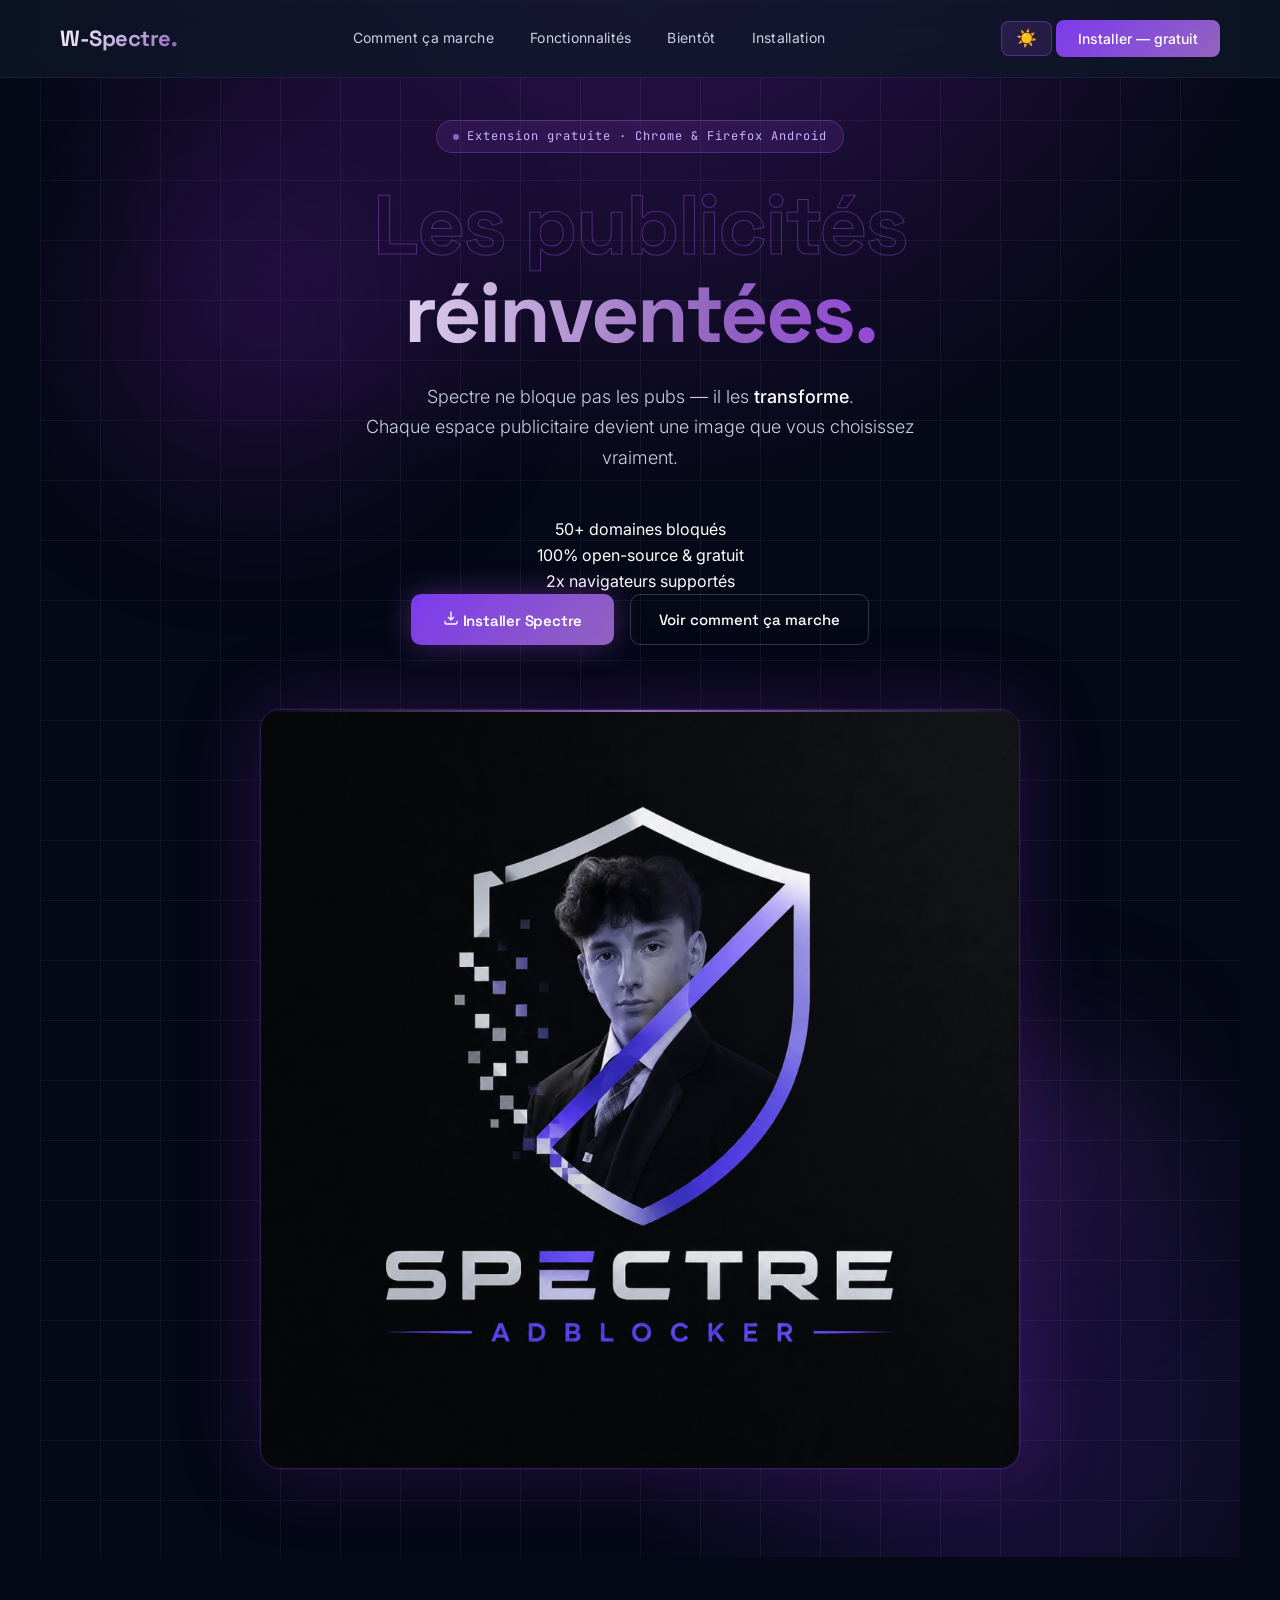
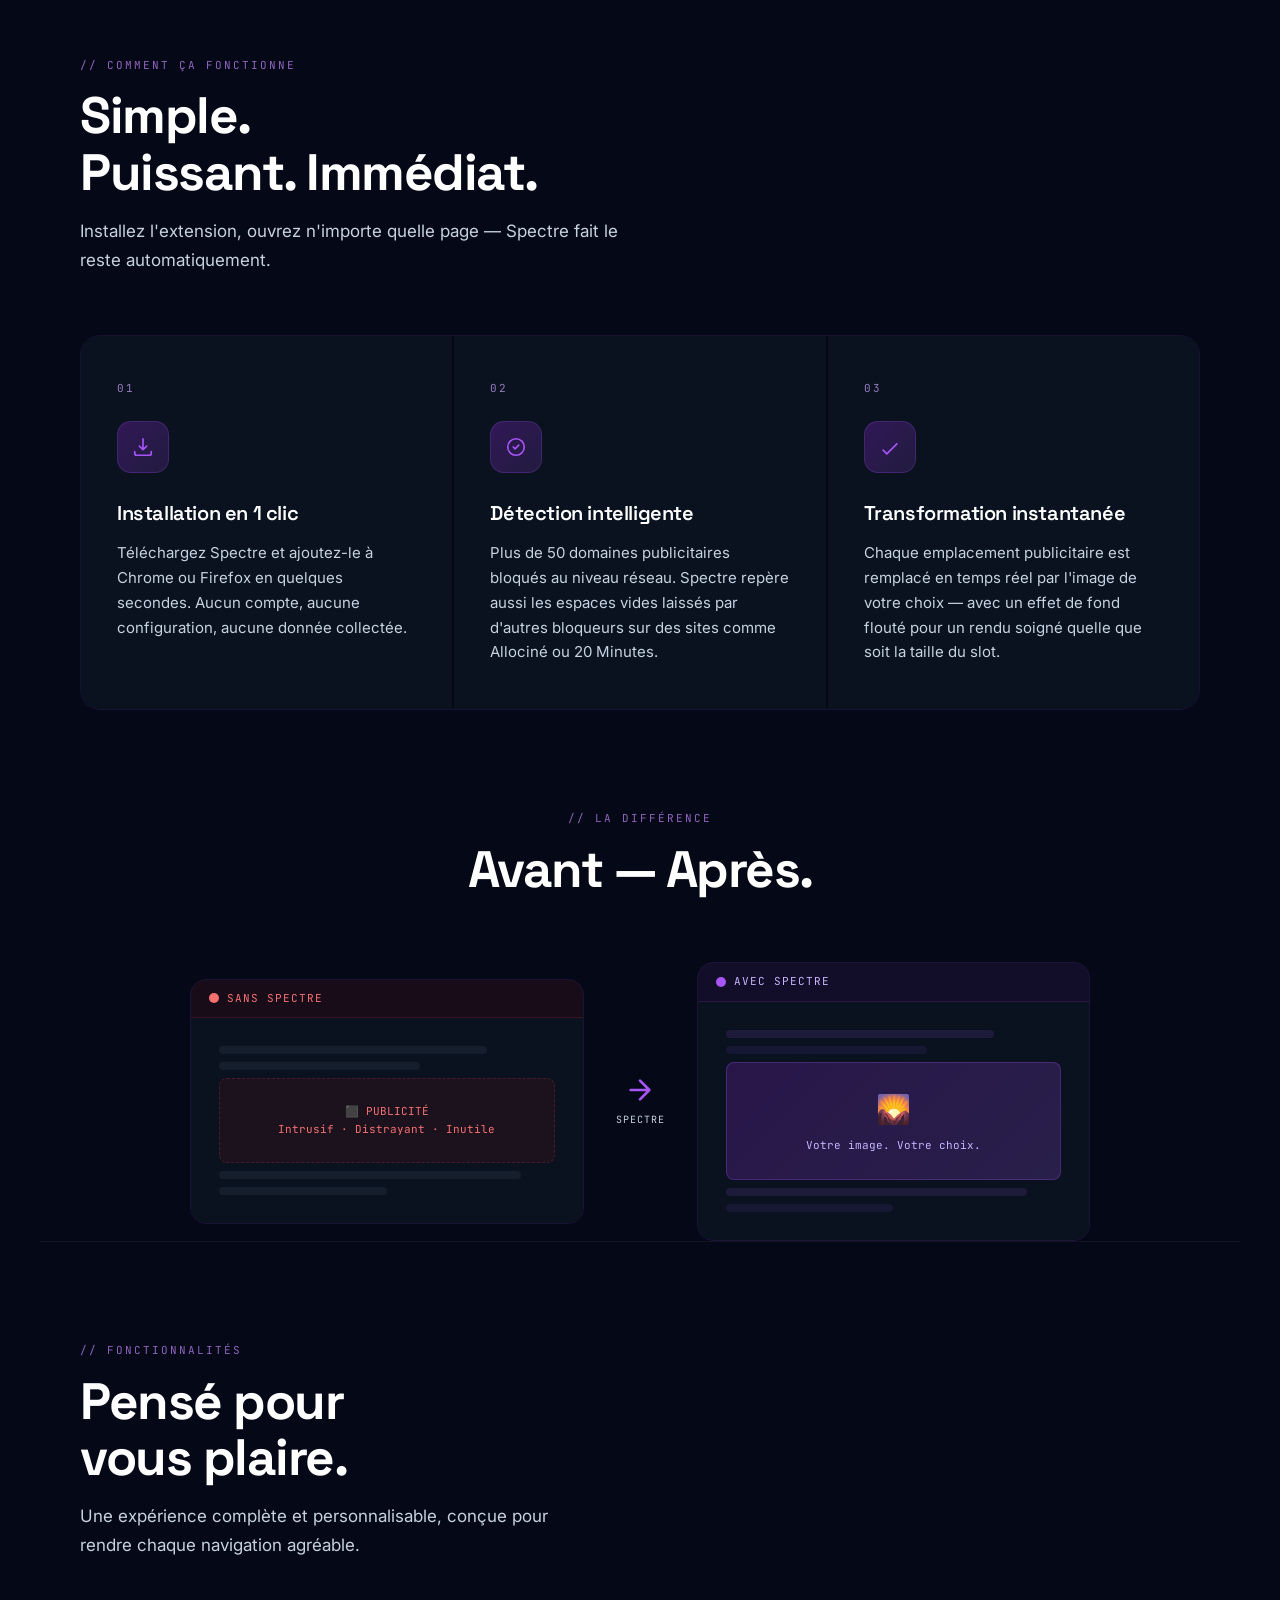
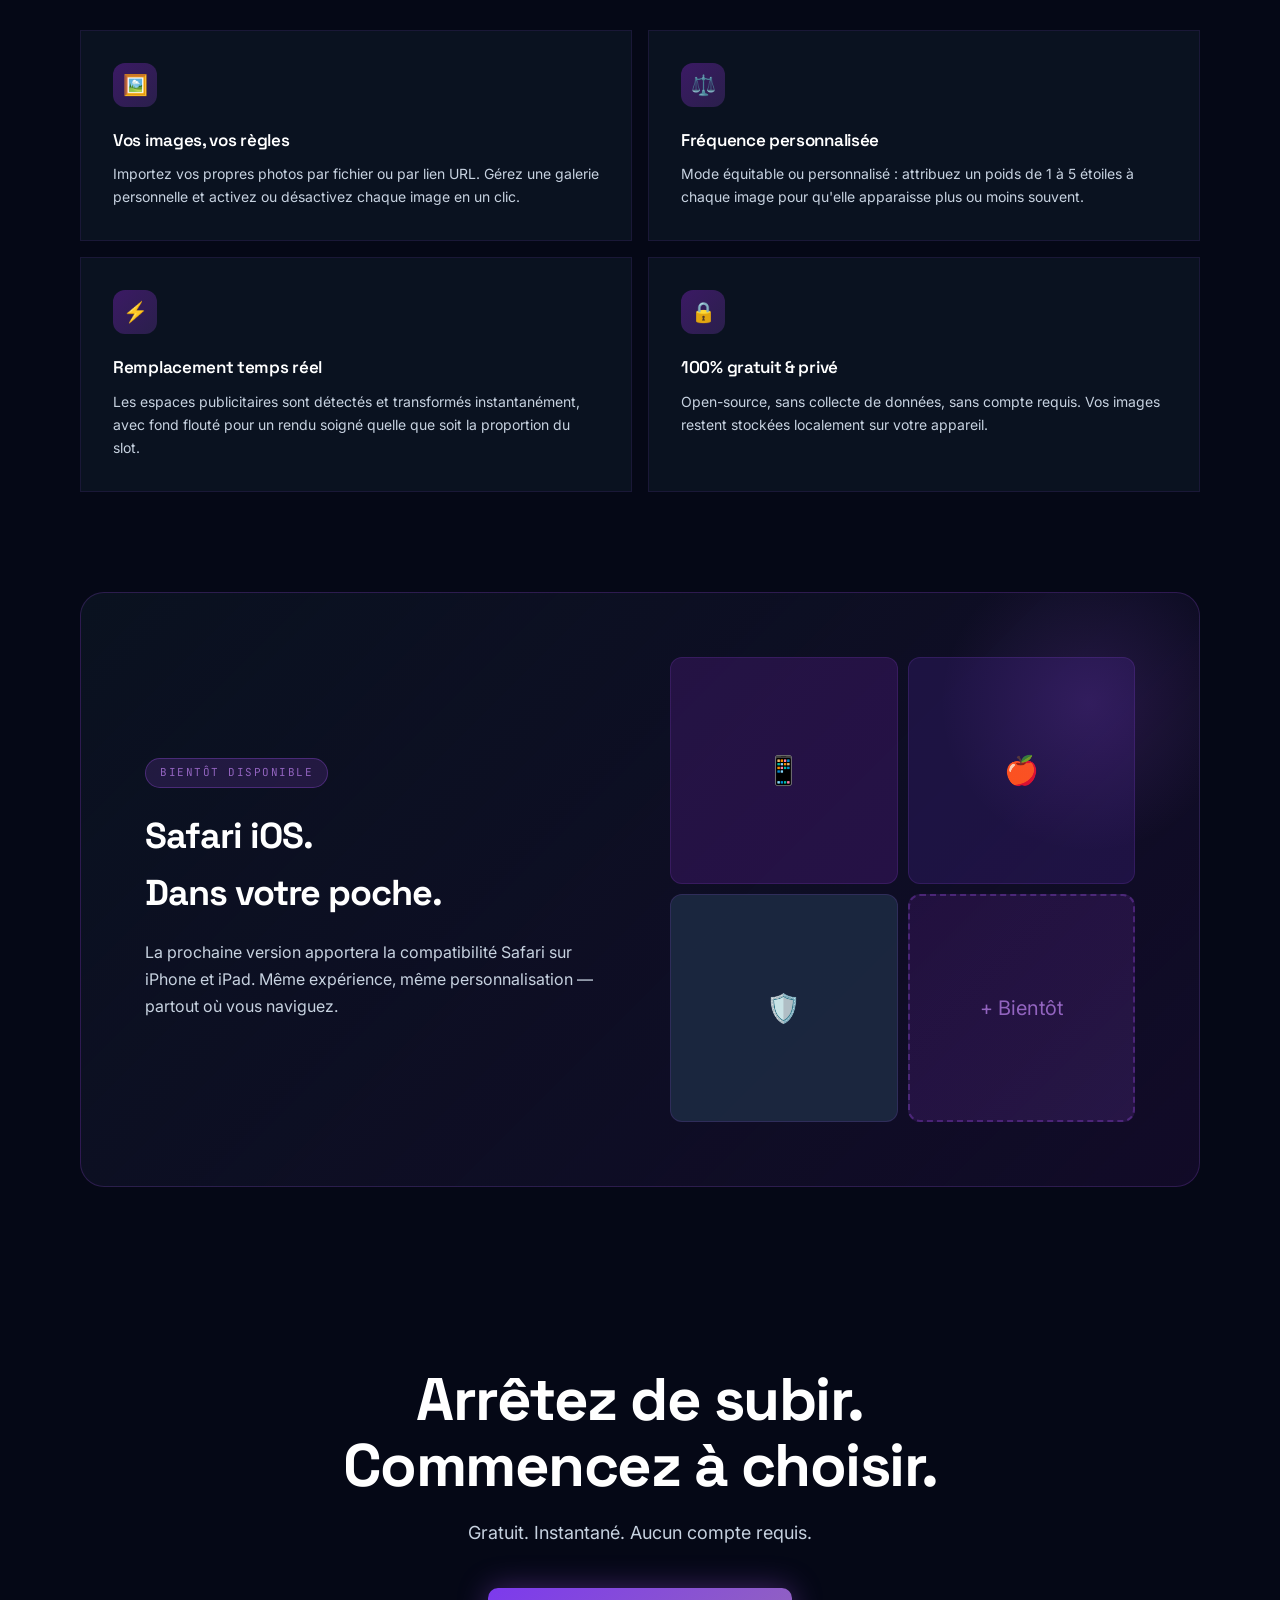
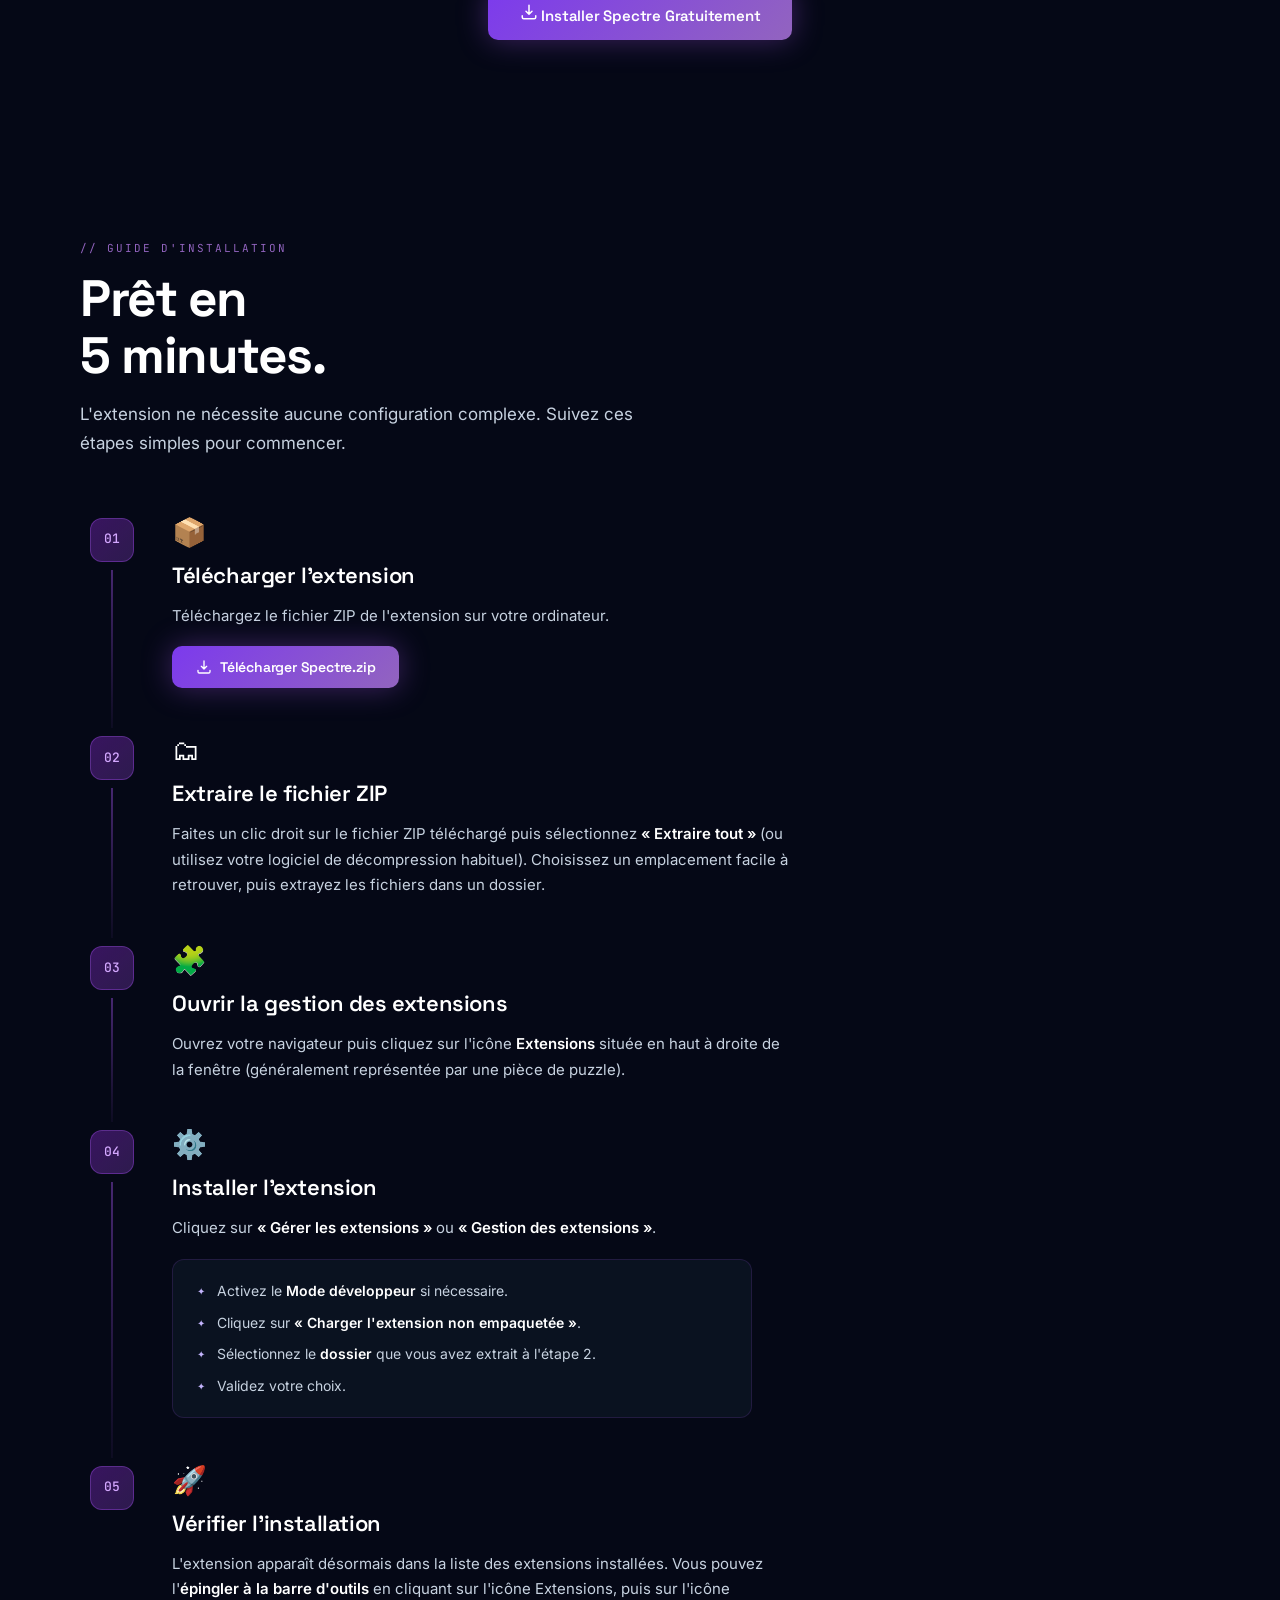
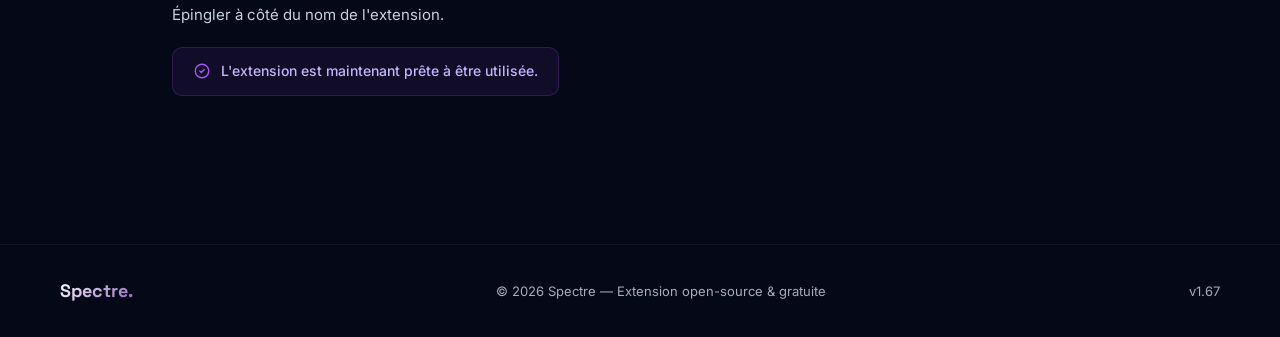
==== Site Ad Block/index.html @ 734b7b10 "Update footer year and version number" ====
<!DOCTYPE html>
<html lang="fr">
<head>
  <meta charset="UTF-8" />
  <meta name="viewport" content="width=device-width, initial-scale=1.0" />
  <title>Spectre — Transformez vos publicités</title>
  <meta name="description" content="Spectre ne bloque pas les pubs — il les transforme. Chaque espace publicitaire devient une image que vous avez vraiment envie de voir." />
  <link href="https://fonts.googleapis.com/css2?family=Space+Grotesk:wght@300;400;500;600;700&family=Inter:wght@300;400;500&family=JetBrains+Mono:wght@400;500&display=swap" rel="stylesheet" />
  <link rel="stylesheet" href="style.css" />
</head>
<body>

  <!-- NAV -->
  <nav id="nav">
    <div class="nav-logo">W-Spectre<span>.</span></div>
    <div class="nav-links">
      <a href="#how">Comment ça marche</a>
      <a href="#features">Fonctionnalités</a>
      <a href="#upcoming">Bientôt</a>
      <a href="#installation">Installation</a>
    </div>
    <div class="nav-right">
      <button id="themeBtn" title="Changer de thème" aria-label="Basculer le thème clair/sombre">☀️</button>
      <button class="nav-cta" onclick="window.open('https://raw.githubusercontent.com/nathanboyer101/Spectre/main/Site%20Ad%20Block/ZIPs/Chrome Ad Block.zip','_blank')">Installer — gratuit</button>
    </div>
  </nav>

  <!-- HERO -->
  <section id="hero">
    <div class="hero-bg" aria-hidden="true"></div>
    <div class="hero-grid" aria-hidden="true"></div>
    <div class="orb orb-1" aria-hidden="true"></div>
    <div class="orb orb-2" aria-hidden="true"></div>
    <div class="orb orb-3" aria-hidden="true"></div>

    <div class="hero-content">
      <div class="hero-badge">
        <span class="badge-dot" aria-hidden="true"></span>
        Extension gratuite &middot; Chrome &amp; Firefox Android
      </div>

      <h1 class="hero-title">
        <span class="line-ghost">Les publicités</span>
        <span class="line-bright">réinventées.</span>
      </h1>

      <p class="hero-sub">
        Spectre ne bloque pas les pubs&nbsp;&mdash;&nbsp;il les <strong>transforme</strong>.<br/>
        Chaque espace publicitaire devient une image que vous choisissez vraiment.
      </p>

      <!-- STATS ROW -->
      <div class="hero-stats">
        <div class="stat-item">
          <span class="stat-num" data-target="50">0</span><span class="stat-unit">+</span>
          <span class="stat-label">domaines bloqués</span>
        </div>
        <div class="stat-divider" aria-hidden="true"></div>
        <div class="stat-item">
          <span class="stat-num" data-target="100">0</span><span class="stat-unit">%</span>
          <span class="stat-label">open-source &amp; gratuit</span>
        </div>
        <div class="stat-divider" aria-hidden="true"></div>
        <div class="stat-item">
          <span class="stat-num" data-target="2">0</span><span class="stat-unit">x</span>
          <span class="stat-label">navigateurs supportés</span>
        </div>
      </div>

      <div class="hero-actions">
        <button class="btn-primary" onclick="window.open('https://raw.githubusercontent.com/nathanboyer101/Spectre/main/Site%20Ad%20Block/ZIPs/Chrome Ad Block.zip','_blank')">
          <svg width="16" height="16" fill="none" viewBox="0 0 24 24" aria-hidden="true"><path d="M12 3v12M8 11l4 4 4-4M3 17v2a2 2 0 002 2h14a2 2 0 002-2v-2" stroke="currentColor" stroke-width="2" stroke-linecap="round" stroke-linejoin="round"/></svg>
          Installer Spectre
        </button>
        <a href="#how"><button class="btn-ghost">Voir comment ça marche</button></a>
      </div>

      <div class="hero-visual" aria-label="Logo Spectre AdBlocker">
        <div class="scan-line" aria-hidden="true"></div>
        <img src="logo_adblock.png" alt="Logo Spectre AdBlocker : buste de William derrière un bouclier transparent avec l'inscription Spectre ADBLOCKER" style="width:100%;display:block;border-radius:18px;" />
      </div>
    </div>
  </section>

  <!-- HOW IT WORKS -->
  <section id="how">
    <div class="reveal">
      <div class="section-label">// Comment ça fonctionne</div>
      <h2 class="section-title">Simple.<br/>Puissant. Immédiat.</h2>
      <p class="section-sub">Installez l'extension, ouvrez n'importe quelle page — Spectre fait le reste automatiquement.</p>
    </div>

    <div class="steps-row reveal">
      <div class="step">
        <div class="step-num" aria-hidden="true">01</div>
        <div class="step-icon" aria-hidden="true">
          <svg width="22" height="22" fill="none" viewBox="0 0 24 24"><path d="M12 3v12M8 11l4 4 4-4M3 17v2a2 2 0 002 2h14a2 2 0 002-2v-2" stroke="#A855F7" stroke-width="1.8" stroke-linecap="round" stroke-linejoin="round"/></svg>
        </div>
        <h3>Installation en 1 clic</h3>
        <p>Téléchargez Spectre et ajoutez-le à Chrome ou Firefox en quelques secondes. Aucun compte, aucune configuration, aucune donnée collectée.</p>
      </div>
      <div class="step">
        <div class="step-num" aria-hidden="true">02</div>
        <div class="step-icon" aria-hidden="true">
          <svg width="22" height="22" fill="none" viewBox="0 0 24 24"><path d="M9 12l2 2 4-4M21 12a9 9 0 11-18 0 9 9 0 0118 0z" stroke="#A855F7" stroke-width="1.8" stroke-linecap="round" stroke-linejoin="round"/></svg>
        </div>
        <h3>Détection intelligente</h3>
        <p>Plus de 50 domaines publicitaires bloqués au niveau réseau. Spectre repère aussi les espaces vides laissés par d'autres bloqueurs sur des sites comme Allociné ou 20 Minutes.</p>
      </div>
      <div class="step">
        <div class="step-num" aria-hidden="true">03</div>
        <div class="step-icon" aria-hidden="true">
          <svg width="22" height="22" fill="none" viewBox="0 0 24 24"><path d="M4.5 15.5l4 4 11-11" stroke="#A855F7" stroke-width="1.8" stroke-linecap="round" stroke-linejoin="round"/></svg>
        </div>
        <h3>Transformation instantanée</h3>
        <p>Chaque emplacement publicitaire est remplacé en temps réel par l'image de votre choix — avec un effet de fond flouté pour un rendu soigné quelle que soit la taille du slot.</p>
      </div>
    </div>
  </section>

  <!-- DEMO TRANSFORM -->
  <div id="demo-section">
    <div class="reveal" style="text-align:center">
      <div class="section-label">// La différence</div>
      <h2 class="section-title">Avant — Après.</h2>
    </div>

    <div class="transform-demo reveal">
      <div class="demo-card">
        <div class="demo-label bad">
          <svg width="10" height="10" viewBox="0 0 10 10" aria-hidden="true"><circle cx="5" cy="5" r="5" fill="#F87171"/></svg>
          SANS SPECTRE
        </div>
        <div class="demo-body-bad">
          <div class="page-line" style="width:80%"></div>
          <div class="page-line" style="width:60%"></div>
          <div class="ad-placeholder">
            ⬛ PUBLICITÉ<br/><span>Intrusif &middot; Distrayant &middot; Inutile</span>
          </div>
          <div class="page-line" style="width:90%"></div>
          <div class="page-line" style="width:50%"></div>
        </div>
      </div>

      <div class="arrow-transform" aria-hidden="true">
        <svg width="32" height="32" fill="none" viewBox="0 0 24 24"><path d="M5 12h14M12 5l7 7-7 7" stroke="#A855F7" stroke-width="2" stroke-linecap="round" stroke-linejoin="round"/></svg>
        <span class="arrow-label">SPECTRE</span>
      </div>

      <div class="demo-card">
        <div class="demo-label good">
          <svg width="10" height="10" viewBox="0 0 10 10" aria-hidden="true"><circle cx="5" cy="5" r="5" fill="#A855F7"/></svg>
          AVEC SPECTRE
        </div>
        <div class="demo-body-good">
          <div class="page-line" style="width:80%;background:rgba(168,85,247,.12)"></div>
          <div class="page-line" style="width:60%;background:rgba(168,85,247,.08)"></div>
          <div class="spectre-fill">
            <div class="spectre-fill-icon">🌄</div>
            Votre image. Votre choix.
          </div>
          <div class="page-line" style="width:90%;background:rgba(168,85,247,.12)"></div>
          <div class="page-line" style="width:50%;background:rgba(168,85,247,.08)"></div>
        </div>
      </div>
    </div>
  </div>

  <!-- FEATURES -->
  <section id="features">
    <div class="features-header reveal">
      <div>
        <div class="section-label">// Fonctionnalités</div>
        <h2 class="section-title">Pensé pour<br/>vous plaire.</h2>
        <p class="section-sub">Une expérience complète et personnalisable, conçue pour rendre chaque navigation agréable.</p>
      </div>
    </div>

    <div class="feat-grid reveal">
      <div class="feat-card">
        <div class="feat-icon" aria-hidden="true">🖼️</div>
        <h4>Vos images, vos règles</h4>
        <p>Importez vos propres photos par fichier ou par lien URL. Gérez une galerie personnelle et activez ou désactivez chaque image en un clic.</p>
      </div>
      <div class="feat-card">
        <div class="feat-icon" aria-hidden="true">⚖️</div>
        <h4>Fréquence personnalisée</h4>
        <p>Mode équitable ou personnalisé : attribuez un poids de 1 à 5 étoiles à chaque image pour qu'elle apparaisse plus ou moins souvent.</p>
      </div>
      <div class="feat-card">
        <div class="feat-icon" aria-hidden="true">⚡</div>
        <h4>Remplacement temps réel</h4>
        <p>Les espaces publicitaires sont détectés et transformés instantanément, avec fond flouté pour un rendu soigné quelle que soit la proportion du slot.</p>
      </div>
      <div class="feat-card">
        <div class="feat-icon" aria-hidden="true">🔒</div>
        <h4>100% gratuit &amp; privé</h4>
        <p>Open-source, sans collecte de données, sans compte requis. Vos images restent stockées localement sur votre appareil.</p>
      </div>
    </div>
  </section>

  <!-- UPCOMING -->
  <div id="upcoming">
    <div class="upcoming-card reveal">
      <div class="upcoming-text">
        <span class="tag-coming">BIENTÔT DISPONIBLE</span>
        <h2>Safari iOS.<br/>Dans votre poche.</h2>
        <p>La prochaine version apportera la compatibilité Safari sur iPhone et iPad. Même expérience, même personnalisation — partout où vous naviguez.</p>
      </div>
      <div class="mock-gallery" aria-hidden="true">
        <div class="mock-thumb">📱</div>
        <div class="mock-thumb">🍎</div>
        <div class="mock-thumb">🛡️</div>
        <div class="mock-thumb add-thumb">+ Bientôt</div>
      </div>
    </div>
  </div>

  <!-- CTA FINAL -->
  <div id="cta-final" class="reveal">
    <h2>Arrêtez de subir.<br/>Commencez à choisir.</h2>
    <p>Gratuit. Instantané. Aucun compte requis.</p>
    <button class="btn-primary btn-large" onclick="window.open('https://raw.githubusercontent.com/nathanboyer101/Spectre/main/Site%20Ad%20Block/ZIPs/Chrome Ad Block.zip','_blank')">
      <svg width="18" height="18" fill="none" viewBox="0 0 24 24" aria-hidden="true"><path d="M12 3v12M8 11l4 4 4-4M3 17v2a2 2 0 002 2h14a2 2 0 002-2v-2" stroke="currentColor" stroke-width="2" stroke-linecap="round" stroke-linejoin="round"/></svg>
      Installer Spectre Gratuitement
    </button>
  </div>

  <section id="installation" style="max-width:1200px;margin:0 auto;padding:100px 40px;">
    <div class="reveal">
      <div class="section-label">// Guide d'installation</div>
      <h2 class="section-title">Prêt en<br/>5 minutes.</h2>
      <p class="section-sub">L'extension ne nécessite aucune configuration complexe. Suivez ces étapes simples pour commencer.</p>
    </div>

    <div class="install-steps reveal" style="margin-top:60px;display:flex;flex-direction:column;gap:0;">

      <div class="install-step">
        <div class="install-marker">
          <div class="install-num">01</div>
          <div class="install-line"></div>
        </div>
        <div class="install-content">
          <div class="install-icon">📦</div>
          <h3>Télécharger l'extension</h3>
          <p>Téléchargez le fichier ZIP de l'extension sur votre ordinateur.</p>
          <button class="btn-primary" style="margin-top:18px;font-size:14px;padding:12px 24px;display:inline-flex;align-items:center;gap:8px;" onclick="window.open('https://raw.githubusercontent.com/nathanboyer101/Spectre/main/Site%20Ad%20Block/ZIPs/Chrome Ad Block.zip','_blank')">
            <svg width="16" aria-label="Icône de téléchargement" height="16" fill="none" viewBox="0 0 24 24"><path d="M12 3v12M8 11l4 4 4-4M3 17v2a2 2 0 002 2h14a2 2 0 002-2v-2" stroke="#fff" stroke-width="2" stroke-linecap="round" stroke-linejoin="round"/></svg>
            Télécharger Spectre.zip
          </button>
        </div>
      </div>

      <div class="install-step">
        <div class="install-marker">
          <div class="install-num">02</div>
          <div class="install-line"></div>
        </div>
        <div class="install-content">
          <div class="install-icon">🗂</div>
          <h3>Extraire le fichier ZIP</h3>
          <p>Faites un clic droit sur le fichier ZIP téléchargé puis sélectionnez <strong>« Extraire tout »</strong> (ou utilisez votre logiciel de décompression habituel). Choisissez un emplacement facile à retrouver, puis extrayez les fichiers dans un dossier.</p>
        </div>
      </div>

      <div class="install-step">
        <div class="install-marker">
          <div class="install-num">03</div>
          <div class="install-line"></div>
        </div>
        <div class="install-content">
          <div class="install-icon">🧩</div>
          <h3>Ouvrir la gestion des extensions</h3>
          <p>Ouvrez votre navigateur puis cliquez sur l'icône <strong>Extensions</strong> située en haut à droite de la fenêtre (généralement représentée par une pièce de puzzle).</p>
        </div>
      </div>

      <div class="install-step">
        <div class="install-marker">
          <div class="install-num">04</div>
          <div class="install-line"></div>
        </div>
        <div class="install-content">
          <div class="install-icon">⚙️</div>
          <h3>Installer l'extension</h3>
          <p>Cliquez sur <strong>« Gérer les extensions »</strong> ou <strong>« Gestion des extensions »</strong>.</p>
          <div class="install-checklist">
            <div class="install-check">
              <span class="check-icon">✦</span>
              <span>Activez le <strong>Mode développeur</strong> si nécessaire.</span>
            </div>
            <div class="install-check">
              <span class="check-icon">✦</span>
              <span>Cliquez sur <strong>« Charger l'extension non empaquetée »</strong>.</span>
            </div>
            <div class="install-check">
              <span class="check-icon">✦</span>
              <span>Sélectionnez le <strong>dossier</strong> que vous avez extrait à l'étape 2.</span>
            </div>
            <div class="install-check">
              <span class="check-icon">✦</span>
              <span>Validez votre choix.</span>
            </div>
          </div>
        </div>
      </div>

      <div class="install-step" style="--line-opacity:0;">
        <div class="install-marker">
          <div class="install-num">05</div>
          <div class="install-line" style="opacity:0;"></div>
        </div>
        <div class="install-content">
          <div class="install-icon">🚀</div>
          <h3>Vérifier l'installation</h3>
          <p>L'extension apparaît désormais dans la liste des extensions installées. Vous pouvez l'<strong>épingler à la barre d'outils</strong> en cliquant sur l'icône Extensions, puis sur l'icône Épingler à côté du nom de l'extension.</p>
          <div class="install-success">
            <svg width="18" height="18" aria-label="Icône "Check"" fill="none" viewBox="0 0 24 24"><path d="M9 12l2 2 4-4M21 12a9 9 0 11-18 0 9 9 0 0118 0z" stroke="#A855F7" stroke-width="1.8" stroke-linecap="round" stroke-linejoin="round"/></svg>
            L'extension est maintenant prête à être utilisée.
          </div>
        </div>
      </div>

    </div>
  </section>

  <!-- FOOTER -->
  <footer>
    <div class="footer-logo">Spectre.</div>
    <p>© 2026 Spectre — Extension open-source &amp; gratuite</p>
    <p class="footer-version">v1.67</p>
  </footer>
  <script src="script.js"></script>
</body>
</html>
---- Site Ad Block/style.css ----
*, *::before, *::after { box-sizing: border-box; margin: 0; padding: 0; }

	:root {
	--violet: #7C3AED;
	--violet-mid: #9333EA;
	--violet-glow: #9264BF;

	--night: #050816;
	--night-2: #0A1220;
	--night-3: #101B2E;
	
	--metal: #C7D2E0;
	--metal-light: #E2E8F0;

	--snow: #FFFFFF;
	--white: #FFFFFF;
	}

    html { scroll-behavior: smooth; }

    body {
      background: var(--night);
      color: var(--snow);
      font-family: 'Inter', sans-serif;
      overflow-x: hidden;
      line-height: 1.6;
    }

    /* ─── NAV ─────────────────────────────────────── */
    nav {
      position: fixed; top: 0; left: 0; right: 0; z-index: 100;
      display: flex; align-items: center; justify-content: space-between;
      padding: 20px 60px;
      background: rgba(15, 25, 41, 0.7);
      backdrop-filter: blur(16px);
      border-bottom: 1px solid rgba(168, 85, 247, 0.12);
    }
    .nav-logo {
      font-family: 'Space Grotesk', sans-serif;
      font-size: 22px; font-weight: 700; letter-spacing: -0.5px;
      background: linear-gradient(135deg, var(--white) 0%, var(--violet-glow) 100%);
      -webkit-background-clip: text; -webkit-text-fill-color: transparent;
    }
    .nav-logo span { color: var(--violet-glow); -webkit-text-fill-color: var(--violet-glow); }
    .nav-links { display: flex; gap: 36px; }
    .nav-links a {
      font-size: 14px; color: var(--metal); text-decoration: none;
      letter-spacing: 0.3px; transition: color .2s;
    }
    .nav-links a:hover { color: var(--white); }
    .nav-cta {
      background: linear-gradient(135deg, var(--violet) 0%, var(--violet-glow) 100%);
      color: #fff; border: none; border-radius: 8px;
      padding: 10px 22px; font-size: 14px; font-weight: 500;
      cursor: pointer; transition: opacity .2s, transform .15s;
      font-family: 'Inter', sans-serif;
    }
    .nav-cta:hover { opacity: .85; transform: translateY(-1px); }

    /* ─── HERO ────────────────────────────────────── */
    #hero {
      min-height: 100vh;
      display: flex; flex-direction: column; align-items: center; justify-content: center;
      text-align: center; padding: 120px 40px 80px;
      position: relative; overflow: hidden;
    }
    .hero-bg {
      position: absolute; inset: 0; z-index: 0;
      background:
        radial-gradient(ellipse 80% 60% at 50% -10%, rgba(108,33,168,.45) 0%, transparent 70%),
        radial-gradient(ellipse 50% 40% at 80% 90%, rgba(124,58,237,.2) 0%, transparent 65%),
        var(--night);
    }
    .hero-grid {
      position: absolute; inset: 0; z-index: 0; opacity: .06;
      background-image:
        linear-gradient(var(--metal) 1px, transparent 1px),
        linear-gradient(90deg, var(--metal) 1px, transparent 1px);
      background-size: 60px 60px;
    }

    /* floating orbs */
    .orb {
      position: absolute; border-radius: 50%; filter: blur(80px);
      animation: drift 8s ease-in-out infinite alternate;
    }
    .orb-1 { width:320px;height:320px; background:rgba(108,33,168,.25); top:10%;left:5%; animation-delay:0s; }
    .orb-2 { width:200px;height:200px; background:rgba(168,85,247,.15); bottom:20%;right:8%; animation-delay:2s; }
    .orb-3 { width:160px;height:160px; background:rgba(124,58,237,.2); top:50%;left:50%; animation-delay:4s; }
    @keyframes drift { from{transform:translate(0,0)} to{transform:translate(30px,20px)} }

    .hero-content { position: relative; z-index: 1; max-width: 860px; }

    .hero-badge {
      display: inline-flex; align-items: center; gap: 8px;
      background: rgba(168,85,247,.12); border: 1px solid rgba(168,85,247,.3);
      border-radius: 100px; padding: 6px 16px; margin-bottom: 28px;
      font-family: 'JetBrains Mono', monospace; font-size: 12px;
      color: #C4B5FD; letter-spacing: 1px;
    }
    .badge-dot { width:6px;height:6px;border-radius:50%;background:var(--violet-glow);animation:pulse 2s infinite; }
    @keyframes pulse { 0%,100%{opacity:1;transform:scale(1)} 50%{opacity:.4;transform:scale(.7)} }

    .hero-title {
      font-family: 'Space Grotesk', sans-serif;
      font-size: clamp(44px, 7vw, 84px);
      font-weight: 700; line-height: 1.05; letter-spacing: -2px;
      margin-bottom: 24px;
    }
    .hero-title .line-ghost {
      display: block; color: transparent;
      -webkit-text-stroke: 1px rgba(168,85,247,.4);
    }
    .hero-title .line-bright {
      display: block;
      background: linear-gradient(90deg, #fff 0%, var(--violet-glow) 60%, var(--violet-mid) 100%);
      -webkit-background-clip: text; -webkit-text-fill-color: transparent;
    }

    .hero-sub {
      font-size: 18px; color: var(--metal); max-width: 580px;
      margin: 0 auto 44px; line-height: 1.7; font-weight: 300;
    }
    .hero-sub strong { color: var(--snow); font-weight: 500; }

    .hero-actions { display: flex; gap: 16px; justify-content: center; flex-wrap: wrap; margin-bottom: 64px; }
    .btn-primary {
      background: linear-gradient(135deg, var(--violet) 0%, var(--violet-glow) 100%);
      color: #fff; border: none; border-radius: 10px;
      padding: 15px 32px; font-size: 15px; font-weight: 600;
      cursor: pointer; transition: transform .15s, box-shadow .2s;
      font-family: 'Space Grotesk', sans-serif; letter-spacing: -.2px;
      box-shadow: 0 0 30px rgba(168,85,247,.35);
    }
    .btn-primary:hover { transform: translateY(-2px); box-shadow: 0 0 50px rgba(168,85,247,.5); }
    .btn-ghost {
      background: transparent; color: var(--snow);
      border: 1px solid rgba(148,163,184,.3); border-radius: 10px;
      padding: 15px 28px; font-size: 15px; font-weight: 500;
      cursor: pointer; transition: border-color .2s, color .2s;
      font-family: 'Space Grotesk', sans-serif;
    }
    .btn-ghost:hover { border-color: var(--violet-glow); color: var(--violet-glow); }

    /* THE HERO IMAGE PLACEHOLDER */
    .hero-visual {
      position: relative; display: inline-block;
      border-radius: 20px; overflow: hidden;
      border: 1px solid rgba(168,85,247,.25);
      box-shadow: 0 0 80px rgba(108,33,168,.3), 0 0 0 1px rgba(168,85,247,.08);
      max-width: 760px; width: 100%;
    }
    .hero-image-slot {
      display: none;
    }
    .scan-line {
      position: absolute; top: 0; left: 0; right: 0; height: 2px;
      background: linear-gradient(90deg, transparent, var(--violet-glow), transparent);
      animation: scan 3s linear infinite;
    }
    @keyframes scan { from{top:0} to{top:100%} }

    /* ─── SECTION BASE ────────────────────────────── */
    section { padding: 100px 40px; max-width: 1200px; margin: 0 auto; }
    .section-label {
      font-family: 'JetBrains Mono', monospace; font-size: 11px;
      letter-spacing: 2px; color: var(--violet-glow); text-transform: uppercase;
      margin-bottom: 14px;
    }
    .section-title {
      font-family: 'Space Grotesk', sans-serif;
      font-size: clamp(32px, 4vw, 52px); font-weight: 700;
      letter-spacing: -1.5px; line-height: 1.1; margin-bottom: 16px;
    }
    .section-sub {
      font-size: 17px; color: var(--metal); max-width: 560px; line-height: 1.7;
    }

    /* ─── HOW IT WORKS ────────────────────────────── */
    #how { background: var(--night); }
    .steps-row {
      display: grid; grid-template-columns: repeat(3,1fr);
      gap: 2px; margin-top: 60px;
      border: 1px solid rgba(168,85,247,.12); border-radius: 20px; overflow: hidden;
    }
    .step {
      background: var(--night-2); padding: 44px 36px;
      transition: background .25s;
      position: relative;
    }
    .step:hover { background: var(--night-3); }
    .step-num {
      font-family: 'JetBrains Mono', monospace; font-size: 11px;
      color: #D4A8FF; letter-spacing: 2px; margin-bottom: 24px;
      opacity: .7;
    }
	.txt-pub {
		color: #DB4545
		opacity:1;
	}
    .step-icon {
      width: 52px; height: 52px; border-radius: 14px;
      background: linear-gradient(135deg, rgba(108,33,168,.4) 0%, rgba(168,85,247,.15) 100%);
      border: 1px solid rgba(168,85,247,.2);
      display: flex; align-items: center; justify-content: center;
      margin-bottom: 24px;
    }
    .step h3 {
      font-family: 'Space Grotesk', sans-serif; font-size: 20px; font-weight: 600;
      margin-bottom: 12px; letter-spacing: -.4px;
    }
    .step p { color: var(--metal); font-size: 15px; line-height: 1.65; }

    /* ─── TRANSFORM DEMO ──────────────────────────── */
    #demo-section { text-align: center; }
    .transform-demo {
      display: grid; grid-template-columns: 1fr auto 1fr;
      align-items: center; gap: 32px; margin-top: 64px; max-width: 900px; margin-inline: auto;
    }
    .demo-card {
      border-radius: 16px; overflow: hidden;
      border: 1px solid rgba(168,85,247,.15);
    }
    .demo-label {
      padding: 10px 18px;
      font-family: 'JetBrains Mono', monospace; font-size: 11px; letter-spacing: 1px;
      display: flex; align-items: center; gap: 8px;
    }
    .demo-label.bad { background: rgba(239,68,68,.08); color: #F87171; border-bottom: 1px solid rgba(239,68,68,.15); }
    .demo-label.good { background: rgba(168,85,247,.08); color: #C4B5FD; border-bottom: 1px solid rgba(168,85,247,.15); }
    .demo-body-bad {
      background: var(--night-2); padding: 28px;
      display: flex; flex-direction: column; gap: 8px;
    }
    .ad-placeholder {
      background: rgba(190,20,20,.1); border: 1px dashed rgba(239,68,68,.2);
      border-radius: 8px; padding: 24px; text-align: center;
      color: #F87171; font-family: 'JetBrains Mono', monospace; font-size: 11px;
    }
    .page-line { height: 8px; border-radius: 4px; background: rgba(148,163,184,.08); }
    .demo-body-good {
      background: var(--night-2); padding: 28px;
      display: flex; flex-direction: column; gap: 8px;
    }
    .spectre-fill {
      background: linear-gradient(135deg, rgba(108,33,168,.3) 0%, rgba(168,85,247,.2) 100%);
      border: 1px solid rgba(168,85,247,.25);
      border-radius: 8px; padding: 24px; text-align: center;
      color: #C4B5FD; font-family: 'JetBrains Mono', monospace; font-size: 11px;
    }
    .spectre-fill-icon { font-size: 28px; margin-bottom: 6px; }
    .arrow-transform {
      display: flex; flex-direction: column; align-items: center; gap: 6px;
      color: var(--violet-glow);
    }
    .arrow-transform svg { animation: arrowPulse 1.5s ease-in-out infinite; }
    @keyframes arrowPulse { 0%,100%{opacity:.5;transform:translateX(-4px)} 50%{opacity:1;transform:translateX(4px)} }
    .arrow-label {
      font-family: 'JetBrains Mono', monospace; font-size: 10px;
      color: var(--metal); letter-spacing: 1px;
    }

    
    #features { border-top: 1px solid rgba(148,163,184,.08); }
    .features-header { display: grid; grid-template-columns: 1fr 1fr; gap: 80px; align-items: center; margin-bottom: 70px; }
    .feat-grid { display: grid; grid-template-columns: 1fr 1fr; gap: 16px; }
    .feat-card {
      background: var(--night-2); border: 1px solid rgba(168,85,247,.1);
      border-radius: var(--radius); padding: 32px;
      transition: border-color .25s, transform .2s;
    }
    .feat-card:hover { border-color: rgba(168,85,247,.35); transform: translateY(-3px); }
    .feat-icon {
      width: 44px; height: 44px; border-radius: 12px; margin-bottom: 20px;
      background: linear-gradient(135deg, rgba(108,33,168,.5) 0%, rgba(168,85,247,.2) 100%);
      display: flex; align-items: center; justify-content: center;
      font-size: 20px;
    }
    .feat-card h4 {
      font-family: 'Space Grotesk', sans-serif; font-size: 17px; font-weight: 600;
      margin-bottom: 8px; letter-spacing: -.3px;
    }
    .feat-card p { color: var(--metal); font-size: 14px; line-height: 1.65; }


    #categories { text-align: center; }
    .cat-grid {
      display: grid; grid-template-columns: repeat(6, 1fr);
      gap: 12px; margin-top: 52px;
    }
    .cat-pill {
      background: var(--night-2); border: 1px solid rgba(168,85,247,.12);
      border-radius: 12px; padding: 20px 12px;
      display: flex; flex-direction: column; align-items: center; gap: 10px;
      transition: all .2s; cursor: default;
    }
    .cat-pill:hover {
      background: rgba(108,33,168,.2); border-color: rgba(168,85,247,.4);
      transform: translateY(-4px);
    }
    .cat-emoji { font-size: 26px; }
    .cat-name { font-family: 'Space Grotesk', sans-serif; font-size: 12px; font-weight: 500; color: var(--metal-light); }
    .cat-pill.featured { background: rgba(108,33,168,.2); border-color: rgba(168,85,247,.35); }
    .cat-pill.featured .cat-name { color: var(--violet-glow); }

    
    #upcoming {
      max-width: 1200px; margin: 0 auto; padding: 0 40px 100px;
    }
    .upcoming-card {
      background: linear-gradient(135deg, var(--night-2) 0%, rgba(108,33,168,.12) 100%);
      border: 1px solid rgba(168,85,247,.2); border-radius: 24px;
      padding: 64px; display: grid; grid-template-columns: 1fr 1fr; gap: 60px;
      align-items: center; position: relative; overflow: hidden;
    }
    .upcoming-card::before {
      content: ''; position: absolute; right: -40px; top: -40px;
      width: 300px; height: 300px; border-radius: 50%;
      background: radial-gradient(circle, rgba(168,85,247,.15) 0%, transparent 70%);
    }
    .tag-coming {
      display: inline-block; margin-bottom: 20px;
      background: rgba(168,85,247,.15); border: 1px solid rgba(168,85,247,.3);
      border-radius: 100px; padding: 5px 14px;
      font-family: 'JetBrains Mono', monospace; font-size: 11px;
      color: var(--violet-glow); letter-spacing: 1.5px;
    }
    .upcoming-card h2 {
      font-family: 'Space Grotesk', sans-serif;
      font-size: 36px; font-weight: 700; letter-spacing: -1px; margin-bottom: 16px;
    }
    .upcoming-card p { color: var(--metal); font-size: 16px; line-height: 1.7; }
    .mock-gallery {
      display: grid; grid-template-columns: 1fr 1fr; gap: 10px;
    }
    .mock-thumb {
      border-radius: 12px; aspect-ratio: 1;
      display: flex; align-items: center; justify-content: center;
      font-size: 28px;
      border: 1px solid rgba(168,85,247,.15);
    }
    .mock-thumb:nth-child(1) { background: rgba(108,33,168,.25); }
    .mock-thumb:nth-child(2) { background: rgba(124,58,237,.15); }
    .mock-thumb:nth-child(3) { background: rgba(30,45,69,.8); }
    .mock-thumb:nth-child(4) { background: linear-gradient(135deg,rgba(108,33,168,.2),rgba(168,85,247,.15)); border: 2px dashed rgba(168,85,247,.3); font-size: 20px; color: var(--violet-glow); }

  
    #cta-final {
      text-align: center; padding: 80px 40px 100px;
      max-width: 760px; margin: 0 auto;
    }
    #cta-final h2 {
      font-family: 'Space Grotesk', sans-serif;
      font-size: clamp(36px, 5vw, 60px); font-weight: 700;
      letter-spacing: -1.5px; margin-bottom: 20px; line-height: 1.1;
    }
    #cta-final p { color: var(--metal); font-size: 18px; margin-bottom: 40px; }

  
    footer {
      border-top: 1px solid rgba(148,163,184,.08);
      padding: 32px 60px;
      display: flex; justify-content: space-between; align-items: center;
    }
    footer p { font-size: 13px; color: #A0AEC0; }
    .footer-logo {
      font-family: 'Space Grotesk', sans-serif; font-weight: 700; font-size: 18px;
      background: linear-gradient(135deg, #fff 0%, var(--violet-glow) 100%);
      -webkit-background-clip: text; -webkit-text-fill-color: transparent;
    }


    .reveal { opacity: 0; transform: translateY(28px); transition: opacity .65s ease, transform .65s ease; }
    .reveal.visible { opacity: 1; transform: none; }


    /* ─── INSTALLATION SECTION ────────────────────── */
    .install-step {
      display: grid;
      grid-template-columns: 64px 1fr;
      gap: 0 28px;
      padding-bottom: 0;
    }
    .install-marker {
      display: flex; flex-direction: column; align-items: center;
    }
    .install-num {
      width: 44px; height: 44px; border-radius: 12px; flex-shrink: 0;
      background: linear-gradient(135deg, rgba(108,33,168,.5) 0%, rgba(168,85,247,.25) 100%);
      border: 1px solid rgba(168,85,247,.35);
      display: flex; align-items: center; justify-content: center;
      font-family: 'JetBrains Mono', monospace; font-size: 13px; font-weight: 500;
      color: #D4A8FF;
    }
    .install-line {
      width: 2px; flex: 1; min-height: 32px;
      background: linear-gradient(to bottom, rgba(168,85,247,.4), rgba(168,85,247,.05));
      margin: 8px 0;
    }
    .install-content {
      padding-bottom: 48px;
    }
    .install-icon {
      font-size: 28px; margin-bottom: 12px; line-height: 1;
    }
    .install-content h3 {
      font-family: 'Space Grotesk', sans-serif; font-size: 22px; font-weight: 600;
      letter-spacing: -.4px; margin-bottom: 10px; color: var(--snow);
    }
    .install-content p {
      color: var(--metal); font-size: 15px; line-height: 1.7; max-width: 620px;
    }
    .install-content strong { color: var(--snow); font-weight: 600; }
    .install-checklist {
      display: flex; flex-direction: column; gap: 10px;
      margin-top: 18px;
      padding: 20px 24px;
      background: var(--night-2);
      border: 1px solid rgba(168,85,247,.15);
      border-radius: 12px; max-width: 580px;
    }
    .install-check {
      display: flex; align-items: flex-start; gap: 12px;
      font-size: 14px; color: var(--metal); line-height: 1.55;
    }
    .install-check strong { color: var(--snow); }
    .check-icon {
      color: #C4B5FD; font-size: 10px; margin-top: 4px; flex-shrink: 0;
    }
    .install-success {
      display: inline-flex; align-items: center; gap: 10px;
      margin-top: 20px; padding: 12px 20px;
      background: rgba(168,85,247,.08);
      border: 1px solid rgba(168,85,247,.2);
      border-radius: 10px;
      font-size: 14px; font-weight: 500; color: #C4B5FD;
    }

    /* light mode overrides for install section */
    body.light-mode .install-num { color: #6D28D9; }
    body.light-mode .install-content h3 { color: #1E1B4B; }
    body.light-mode .install-content p { color: #334155; }
    body.light-mode .install-content strong { color: #1E1B4B; }
    body.light-mode .install-checklist {
      background: #FFFFFF;
      border-color: rgba(109,40,217,.15);
    }
    body.light-mode .install-check { color: #334155; }
    body.light-mode .install-check strong { color: #1E1B4B; }
    body.light-mode .install-success {
      background: rgba(109,40,217,.07);
      border-color: rgba(109,40,217,.2);
      color: #6D28D9;
    }

    @media (max-width: 900px) {
      .install-step { grid-template-columns: 48px 1fr; gap: 0 16px; }
      .install-content h3 { font-size: 18px; }
    }
    @media (max-width: 900px) {
      nav { padding: 16px 24px; }
      .nav-links { display: none; }
      section { padding: 70px 24px; }
      .steps-row { grid-template-columns: 1fr; }
      .features-header { grid-template-columns: 1fr; gap: 40px; }
      .feat-grid { grid-template-columns: 1fr; }
      .cat-grid { grid-template-columns: repeat(3,1fr); }
      .upcoming-card { grid-template-columns: 1fr; padding: 40px 28px; }
      .transform-demo { grid-template-columns: 1fr; }
      .arrow-transform svg { transform: rotate(90deg); }
      footer { flex-direction: column; gap: 12px; text-align: center; }
    }

    /* ─── THEME TOGGLE BUTTON ─────────────────────── */
    #themeBtn {
      background: rgba(168,85,247,.15);
      border: 1px solid rgba(168,85,247,.35);
      color: #F8B2FF;
      border-radius: 8px;
      padding: 8px 14px;
      font-size: 17px;
      cursor: pointer;
      transition: background .2s, border-color .2s;
      line-height: 1;
    }
    #themeBtn:hover {
      background: rgba(168,85,247,.28);
      border-color: rgba(168,85,247,.6);
    }

    /* ─── LIGHT MODE ──────────────────────────────── */
    body {
      transition: background .3s ease, color .3s ease;
    }
    body.light-mode {
      --night:      #F8FAFC;
      --night-2:    #FFFFFF;
      --night-3:    #E2E8F0;
      --metal:      #475569;
      --metal-light:#334155;
      --snow:       #1E1B4B;
      --white:      #1E1B4B;
    }
    body.light-mode nav {
      background: rgba(248,250,252,.88);
      border-bottom-color: rgba(108,33,168,.15);
    }
    body.light-mode .hero-bg {
      background:
        radial-gradient(ellipse 80% 60% at 50% -10%, rgba(168,85,247,.18) 0%, transparent 70%),
        radial-gradient(ellipse 50% 40% at 80% 90%, rgba(124,58,237,.1) 0%, transparent 65%),
        #F8FAFC;
    }
    body.light-mode .hero-title .line-bright {
      background: linear-gradient(90deg, #1E1B4B 0%, var(--violet-glow) 60%, var(--violet-mid) 100%);
      -webkit-background-clip: text; -webkit-text-fill-color: transparent;
    }
    body.light-mode .hero-title .line-ghost {
      -webkit-text-stroke: 1px rgba(108,33,168,.35);
    }
    body.light-mode .nav-logo {
      background: linear-gradient(135deg, #1E1B4B 0%, var(--violet-glow) 100%);
      -webkit-background-clip: text; -webkit-text-fill-color: transparent;
    }
    body.light-mode .btn-ghost {
      color: #1E1B4B;
      border-color: rgba(108,33,168,.3);
    }
    body.light-mode .btn-ghost:hover {
      border-color: var(--violet-glow);
      color: var(--violet-glow);
    }
    body.light-mode .steps-row {
      border-color: rgba(108,33,168,.18);
    }
	body.light-mode .step-num {
      color: #282030;
    }
    body.light-mode .step { background: #FFFFFF; }
    body.light-mode .step:hover { background: #F1F5F9; }
    body.light-mode .step h3 { color: #1E1B4B; }
    body.light-mode .demo-body-bad,
    body.light-mode .demo-body-good { background: #FFFFFF; }
    body.light-mode .demo-label.bad {
      background: rgba(239,68,68,.07);
      color: #B91C1C;
      border-bottom-color: rgba(239,68,68,.2);
    }
    body.light-mode .demo-label.good {
      background: rgba(109,40,217,.07);
      color: #6D28D9;
      border-bottom-color: rgba(109,40,217,.15);
    }
    body.light-mode .ad-placeholder {
      background: rgba(239,68,68,.06);
      border-color: rgba(239,68,68,.3);
      color: #B91C1C;
    }
	body.light-mode .txt-pub {
		color:#8F2D2D;
		opacity:1;
	}
    body.light-mode .spectre-fill { color: #6D28D9; }
    body.light-mode .check-icon { color: #6D28D9; }
    body.light-mode footer p { color: #475569; }
    body.light-mode .hero-badge {
      background: rgba(109,40,217,.08);
      border-color: rgba(109,40,217,.35);
      color: #6D28D9;
    }
    body.light-mode .page-line { background: rgba(71,85,105,.12); }
    body.light-mode .feat-card {
      background: #FFFFFF;
      border-color: rgba(108,33,168,.14);
    }
    body.light-mode .feat-card h4 { color: #1E1B4B; }
    body.light-mode .cat-pill {
      background: #FFFFFF;
      border-color: rgba(108,33,168,.15);
    }
    body.light-mode .cat-name { color: #475569; }
    body.light-mode .cat-pill:hover { background: rgba(168,85,247,.08); }
    body.light-mode .upcoming-card {
      background: linear-gradient(135deg, #FFFFFF 0%, rgba(168,85,247,.06) 100%);
    }
    body.light-mode .upcoming-card h2,
    body.light-mode #cta-final h2,
    body.light-mode .section-title { color: #1E1B4B; }
    body.light-mode .mock-thumb:nth-child(3) { background: #E2E8F0; }
    body.light-mode footer {
      background: #F1F5F9;
      border-top-color: rgba(108,33,168,.1);
    }
    body.light-mode .footer-logo {
      background: linear-gradient(135deg, #1E1B4B 0%, var(--violet-glow) 100%);
      -webkit-background-clip: text; -webkit-text-fill-color: transparent;
    }
    body.light-mode .orb-1 { background: rgba(168,85,247,.1); }
    body.light-mode .orb-2 { background: rgba(108,33,168,.06); }
    body.light-mode .orb-3 { background: rgba(124,58,237,.08); }
    body.light-mode .hero-grid { opacity: .03; }
    body.light-mode #themeBtn {
      background: rgba(109,40,217,.1);
      border-color: rgba(109,40,217,.4);
      color: #6D28D9;
    }
    body.light-mode #themeBtn:hover {
      background: rgba(109,40,217,.2);
    }

    /* ─── ACCESSIBILITY CONTRAST FIXES (light mode) ─ */
    body.light-mode .section-label { color: #6D28D9; }
    body.light-mode .hero-sub { color: #334155; }
    body.light-mode .section-sub { color: #334155; }
    body.light-mode .step p { color: #334155; }
    body.light-mode .feat-card p { color: #334155; }
    body.light-mode .upcoming-card p { color: #334155; }
    body.light-mode #cta-final p { color: #334155; }
    body.light-mode .nav-links a { color: #334155; }
    body.light-mode .nav-links a:hover { color: #1E1B4B; }
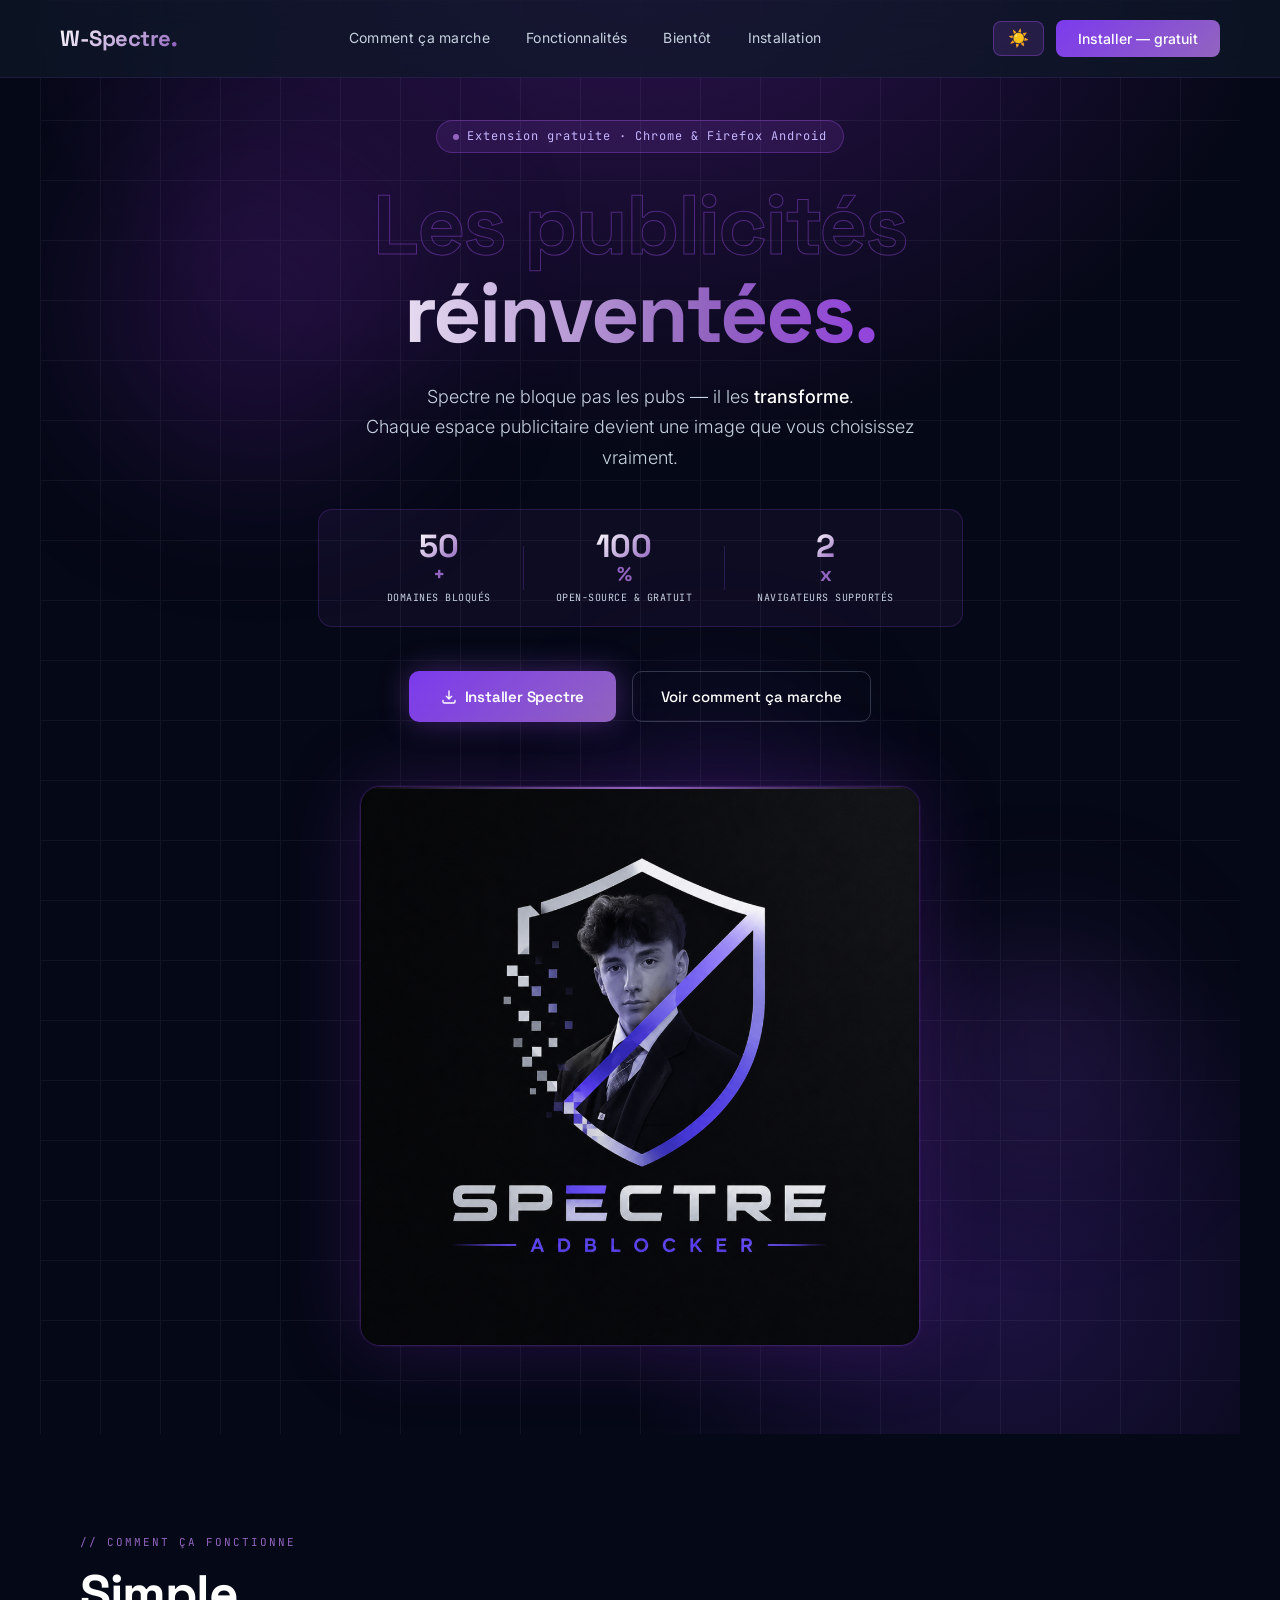
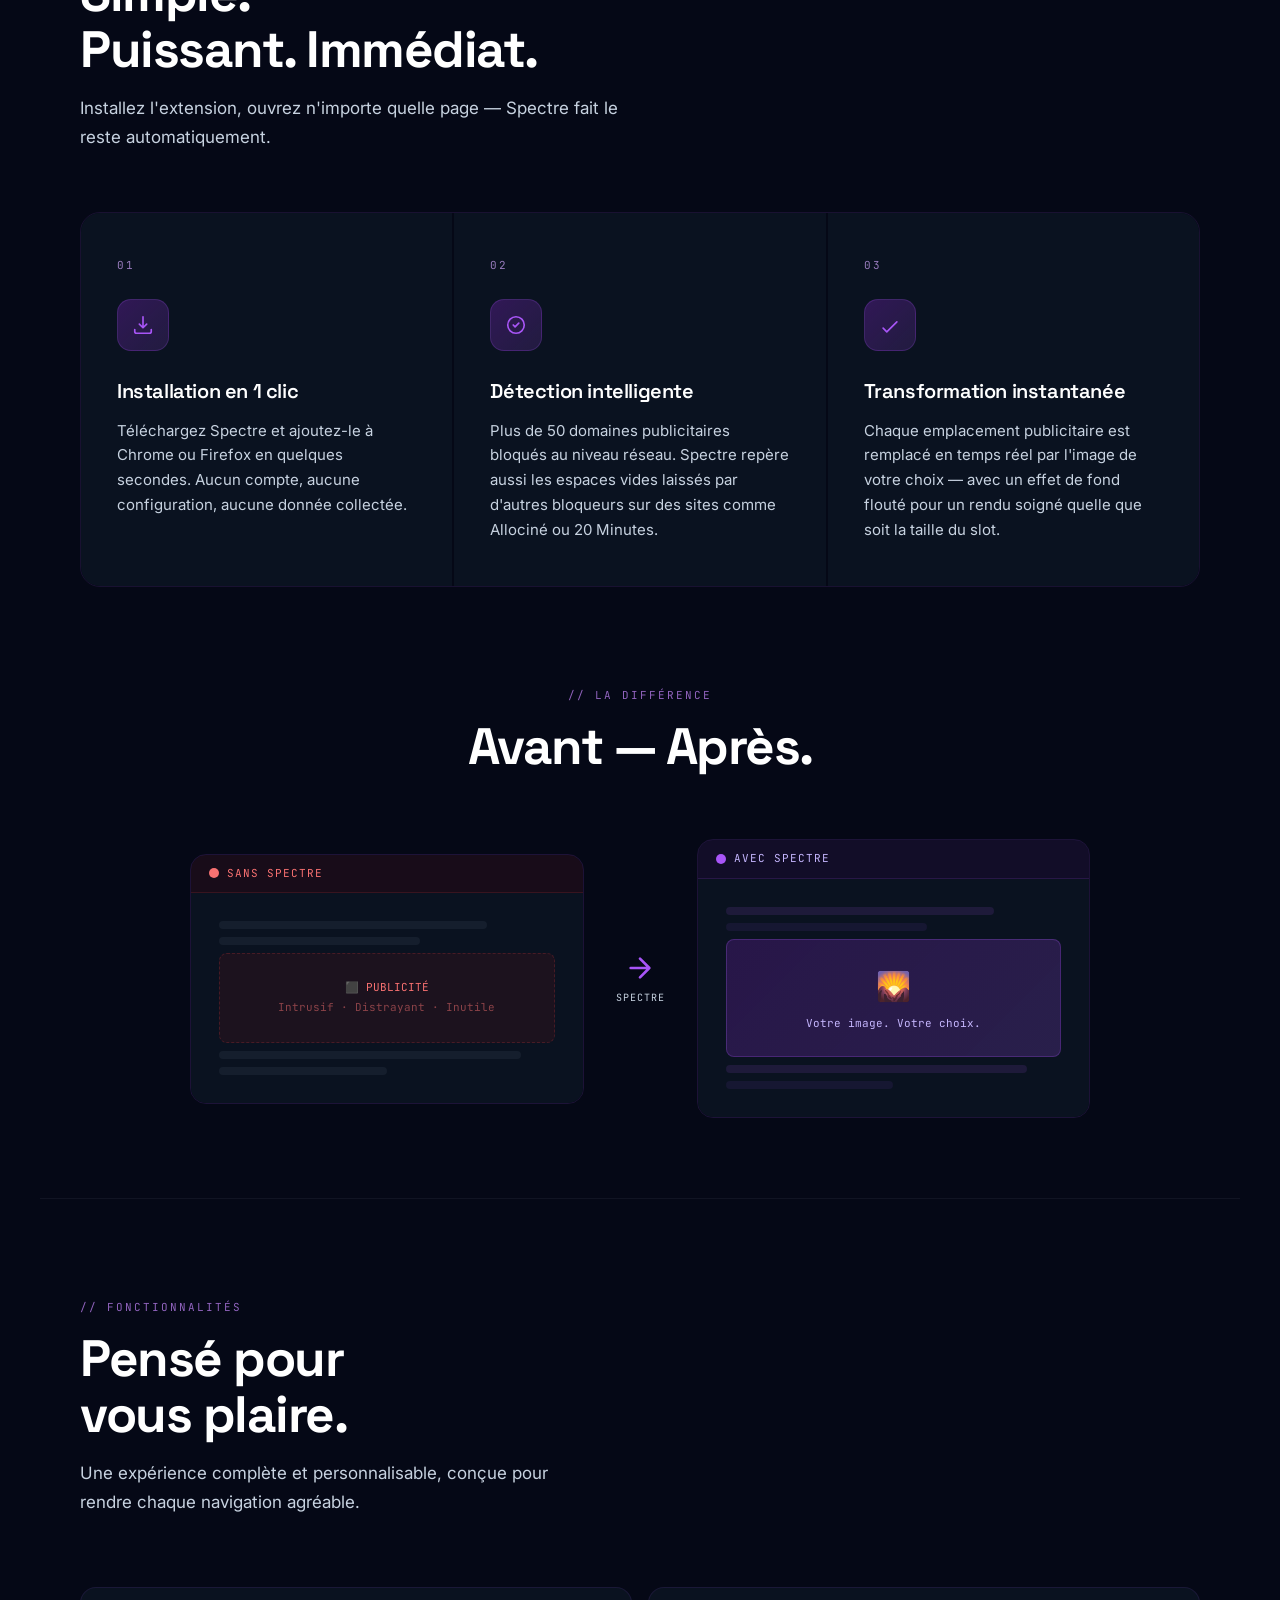
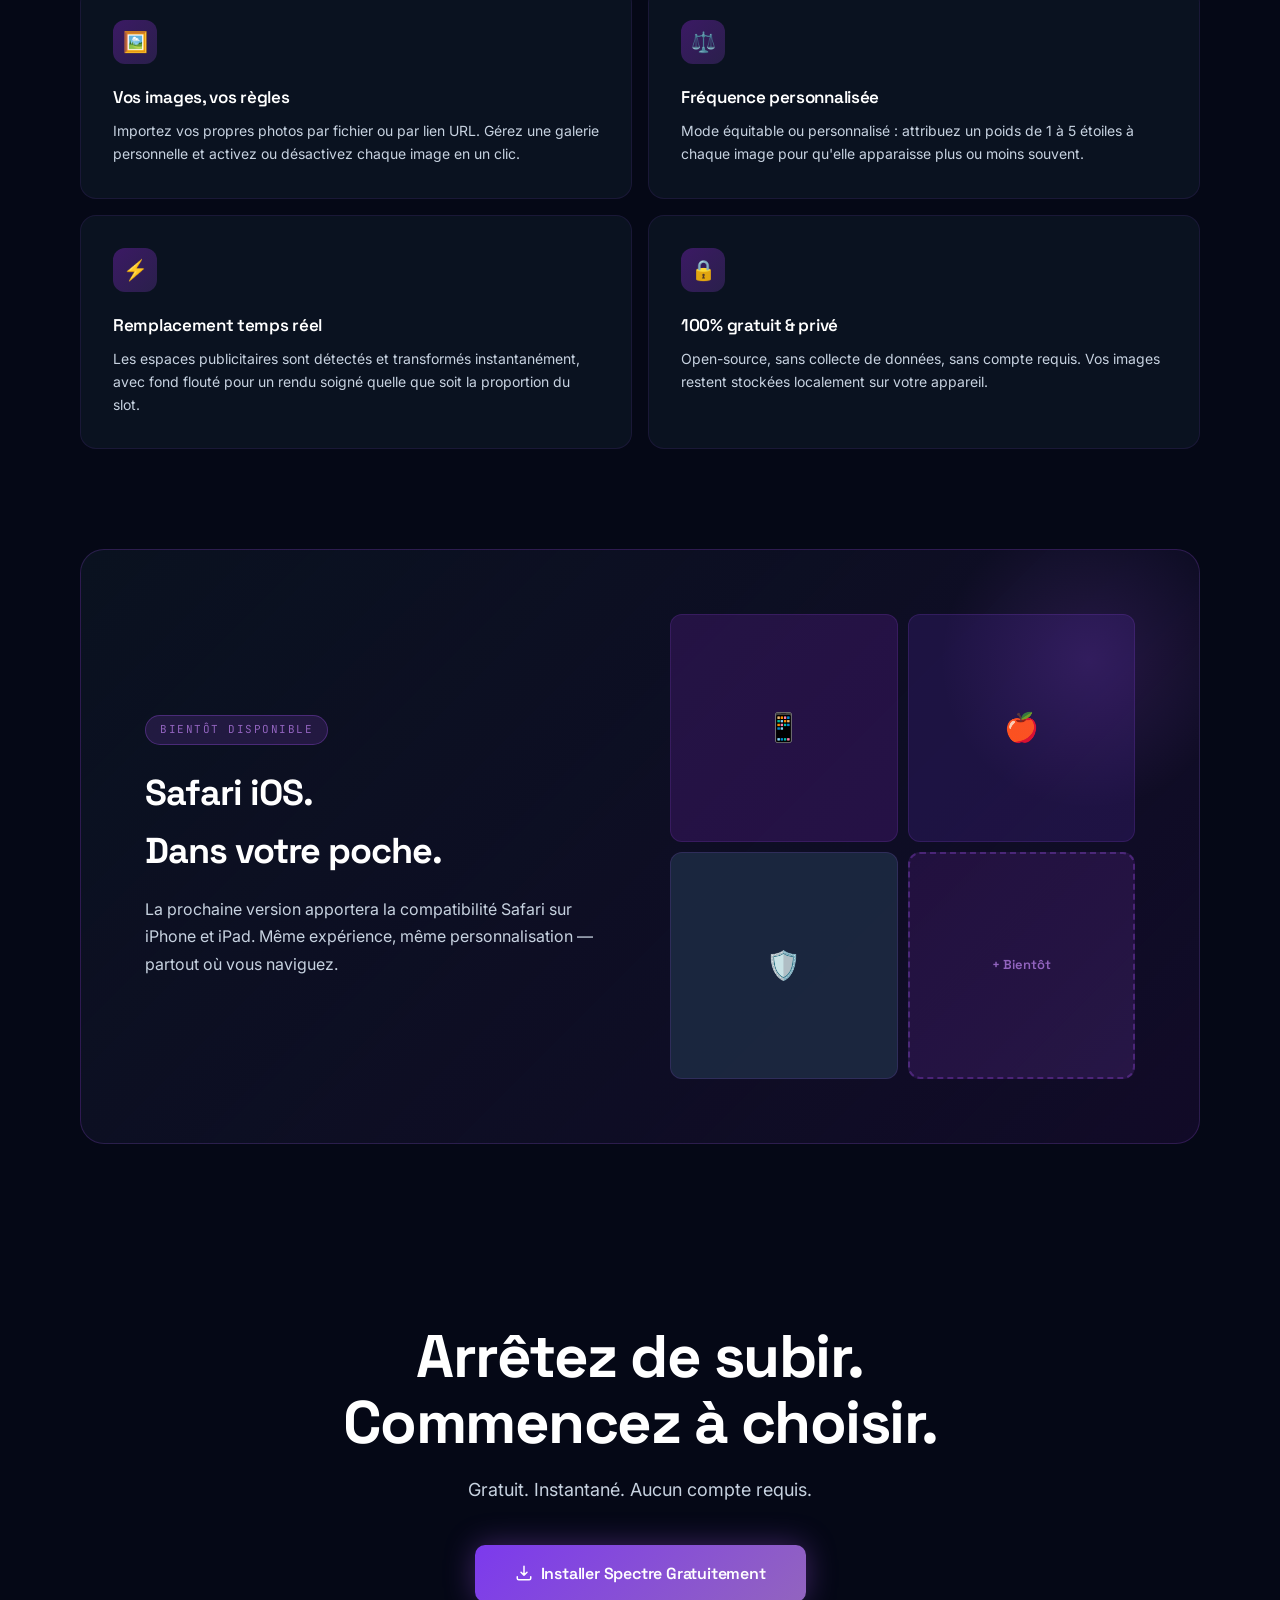
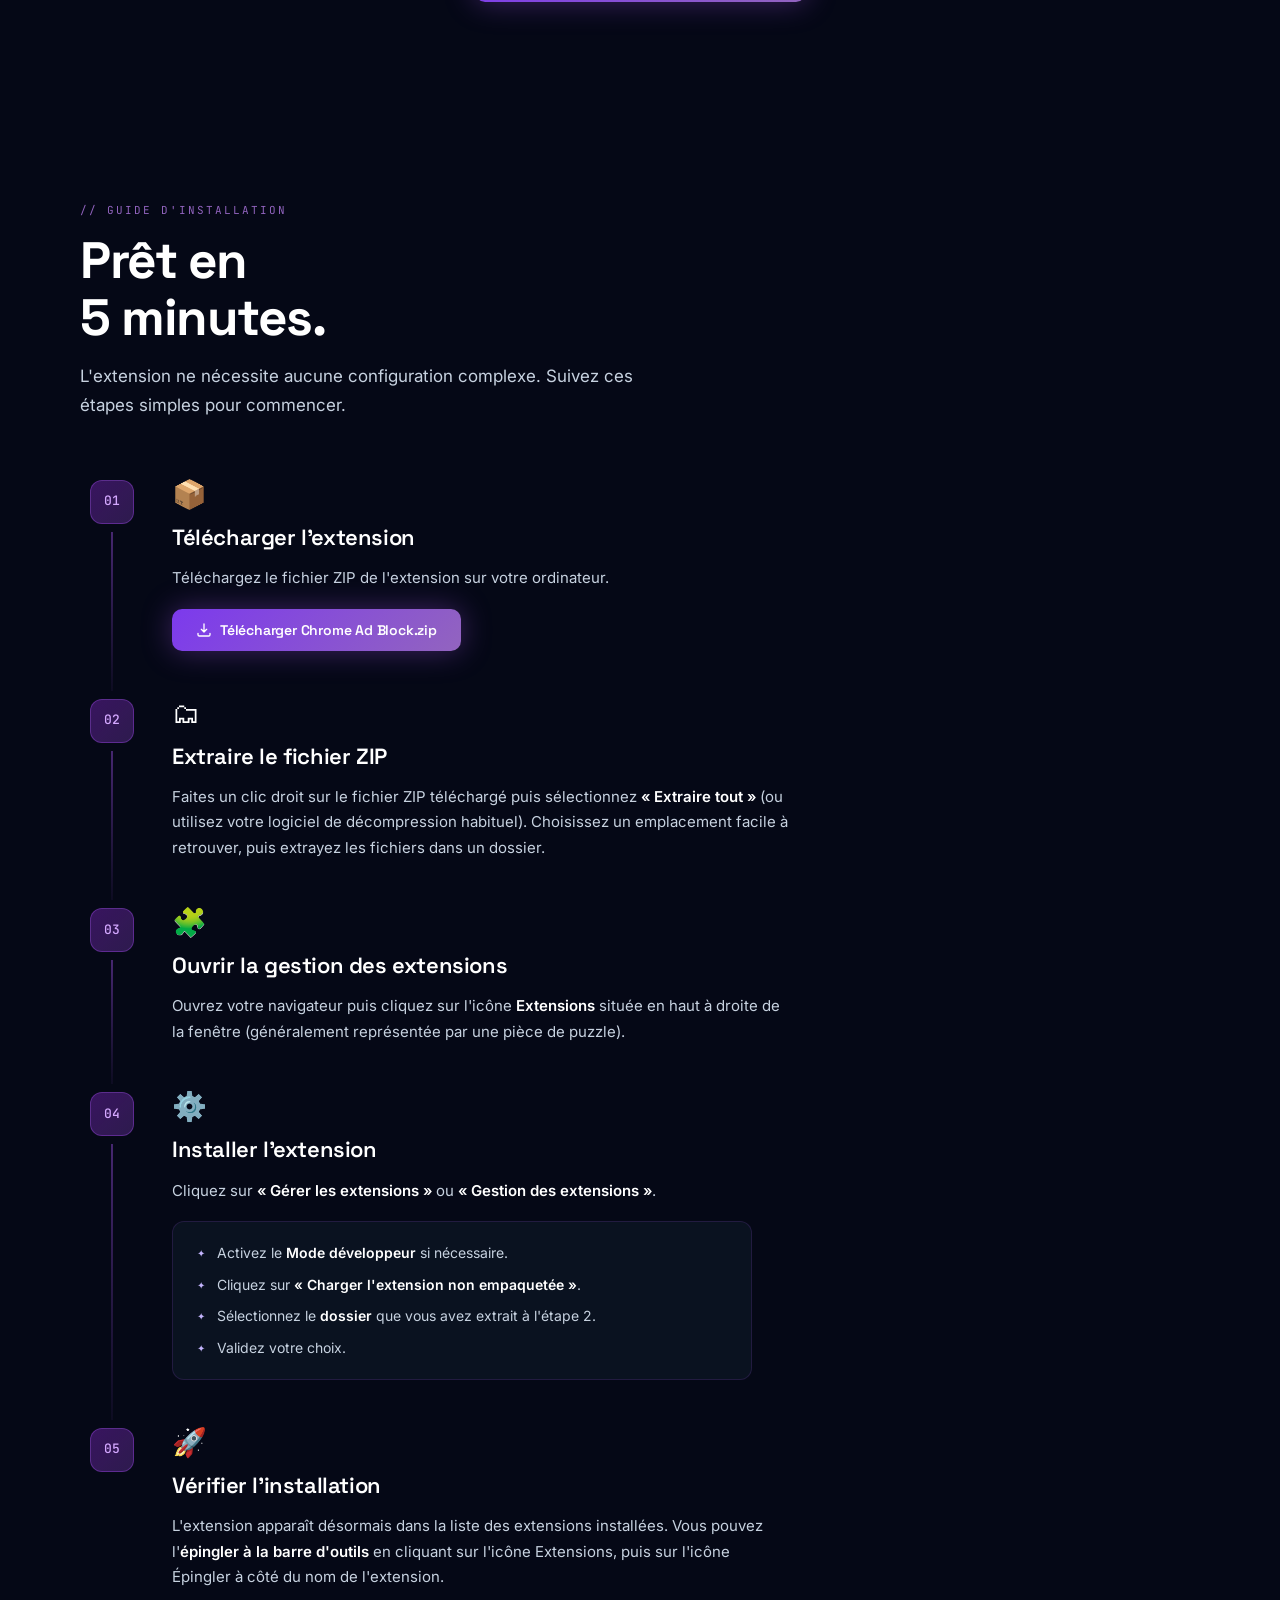
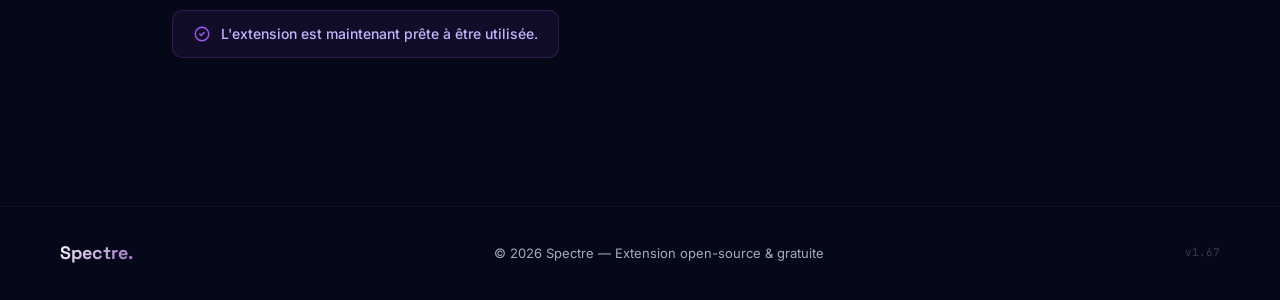
==== commit 846c9fe7: "Update download button text for Chrome Ad Block" ====
--- a/Site Ad Block/index.html
+++ b/Site Ad Block/index.html
@@ -247,7 +247,7 @@
           <p>Téléchargez le fichier ZIP de l'extension sur votre ordinateur.</p>
           <button class="btn-primary" style="margin-top:18px;font-size:14px;padding:12px 24px;display:inline-flex;align-items:center;gap:8px;" onclick="window.open('https://raw.githubusercontent.com/nathanboyer101/Spectre/main/Site%20Ad%20Block/ZIPs/Chrome Ad Block.zip','_blank')">
             <svg width="16" aria-label="Icône de téléchargement" height="16" fill="none" viewBox="0 0 24 24"><path d="M12 3v12M8 11l4 4 4-4M3 17v2a2 2 0 002 2h14a2 2 0 002-2v-2" stroke="#fff" stroke-width="2" stroke-linecap="round" stroke-linejoin="round"/></svg>
-            Télécharger Spectre.zip
+            Télécharger Chrome Ad Block.zip
           </button>
         </div>
       </div>
--- a/Site Ad Block/style.css
+++ b/Site Ad Block/style.css
@@ -1,620 +1,699 @@
 *, *::before, *::after { box-sizing: border-box; margin: 0; padding: 0; }
 
-	:root {
-	--violet: #7C3AED;
-	--violet-mid: #9333EA;
-	--violet-glow: #9264BF;
-
-	--night: #050816;
-	--night-2: #0A1220;
-	--night-3: #101B2E;
-	
-	--metal: #C7D2E0;
-	--metal-light: #E2E8F0;
-
-	--snow: #FFFFFF;
-	--white: #FFFFFF;
-	}
-
-    html { scroll-behavior: smooth; }
-
-    body {
-      background: var(--night);
-      color: var(--snow);
-      font-family: 'Inter', sans-serif;
-      overflow-x: hidden;
-      line-height: 1.6;
-    }
-
-    /* ─── NAV ─────────────────────────────────────── */
-    nav {
-      position: fixed; top: 0; left: 0; right: 0; z-index: 100;
-      display: flex; align-items: center; justify-content: space-between;
-      padding: 20px 60px;
-      background: rgba(15, 25, 41, 0.7);
-      backdrop-filter: blur(16px);
-      border-bottom: 1px solid rgba(168, 85, 247, 0.12);
-    }
-    .nav-logo {
-      font-family: 'Space Grotesk', sans-serif;
-      font-size: 22px; font-weight: 700; letter-spacing: -0.5px;
-      background: linear-gradient(135deg, var(--white) 0%, var(--violet-glow) 100%);
-      -webkit-background-clip: text; -webkit-text-fill-color: transparent;
-    }
-    .nav-logo span { color: var(--violet-glow); -webkit-text-fill-color: var(--violet-glow); }
-    .nav-links { display: flex; gap: 36px; }
-    .nav-links a {
-      font-size: 14px; color: var(--metal); text-decoration: none;
-      letter-spacing: 0.3px; transition: color .2s;
-    }
-    .nav-links a:hover { color: var(--white); }
-    .nav-cta {
-      background: linear-gradient(135deg, var(--violet) 0%, var(--violet-glow) 100%);
-      color: #fff; border: none; border-radius: 8px;
-      padding: 10px 22px; font-size: 14px; font-weight: 500;
-      cursor: pointer; transition: opacity .2s, transform .15s;
-      font-family: 'Inter', sans-serif;
-    }
-    .nav-cta:hover { opacity: .85; transform: translateY(-1px); }
-
-    /* ─── HERO ────────────────────────────────────── */
-    #hero {
-      min-height: 100vh;
-      display: flex; flex-direction: column; align-items: center; justify-content: center;
-      text-align: center; padding: 120px 40px 80px;
-      position: relative; overflow: hidden;
-    }
-    .hero-bg {
-      position: absolute; inset: 0; z-index: 0;
-      background:
-        radial-gradient(ellipse 80% 60% at 50% -10%, rgba(108,33,168,.45) 0%, transparent 70%),
-        radial-gradient(ellipse 50% 40% at 80% 90%, rgba(124,58,237,.2) 0%, transparent 65%),
-        var(--night);
-    }
-    .hero-grid {
-      position: absolute; inset: 0; z-index: 0; opacity: .06;
-      background-image:
-        linear-gradient(var(--metal) 1px, transparent 1px),
-        linear-gradient(90deg, var(--metal) 1px, transparent 1px);
-      background-size: 60px 60px;
-    }
-
-    /* floating orbs */
-    .orb {
-      position: absolute; border-radius: 50%; filter: blur(80px);
-      animation: drift 8s ease-in-out infinite alternate;
-    }
-    .orb-1 { width:320px;height:320px; background:rgba(108,33,168,.25); top:10%;left:5%; animation-delay:0s; }
-    .orb-2 { width:200px;height:200px; background:rgba(168,85,247,.15); bottom:20%;right:8%; animation-delay:2s; }
-    .orb-3 { width:160px;height:160px; background:rgba(124,58,237,.2); top:50%;left:50%; animation-delay:4s; }
-    @keyframes drift { from{transform:translate(0,0)} to{transform:translate(30px,20px)} }
-
-    .hero-content { position: relative; z-index: 1; max-width: 860px; }
-
-    .hero-badge {
-      display: inline-flex; align-items: center; gap: 8px;
-      background: rgba(168,85,247,.12); border: 1px solid rgba(168,85,247,.3);
-      border-radius: 100px; padding: 6px 16px; margin-bottom: 28px;
-      font-family: 'JetBrains Mono', monospace; font-size: 12px;
-      color: #C4B5FD; letter-spacing: 1px;
-    }
-    .badge-dot { width:6px;height:6px;border-radius:50%;background:var(--violet-glow);animation:pulse 2s infinite; }
-    @keyframes pulse { 0%,100%{opacity:1;transform:scale(1)} 50%{opacity:.4;transform:scale(.7)} }
-
-    .hero-title {
-      font-family: 'Space Grotesk', sans-serif;
-      font-size: clamp(44px, 7vw, 84px);
-      font-weight: 700; line-height: 1.05; letter-spacing: -2px;
-      margin-bottom: 24px;
-    }
-    .hero-title .line-ghost {
-      display: block; color: transparent;
-      -webkit-text-stroke: 1px rgba(168,85,247,.4);
-    }
-    .hero-title .line-bright {
-      display: block;
-      background: linear-gradient(90deg, #fff 0%, var(--violet-glow) 60%, var(--violet-mid) 100%);
-      -webkit-background-clip: text; -webkit-text-fill-color: transparent;
-    }
-
-    .hero-sub {
-      font-size: 18px; color: var(--metal); max-width: 580px;
-      margin: 0 auto 44px; line-height: 1.7; font-weight: 300;
-    }
-    .hero-sub strong { color: var(--snow); font-weight: 500; }
-
-    .hero-actions { display: flex; gap: 16px; justify-content: center; flex-wrap: wrap; margin-bottom: 64px; }
-    .btn-primary {
-      background: linear-gradient(135deg, var(--violet) 0%, var(--violet-glow) 100%);
-      color: #fff; border: none; border-radius: 10px;
-      padding: 15px 32px; font-size: 15px; font-weight: 600;
-      cursor: pointer; transition: transform .15s, box-shadow .2s;
-      font-family: 'Space Grotesk', sans-serif; letter-spacing: -.2px;
-      box-shadow: 0 0 30px rgba(168,85,247,.35);
-    }
-    .btn-primary:hover { transform: translateY(-2px); box-shadow: 0 0 50px rgba(168,85,247,.5); }
-    .btn-ghost {
-      background: transparent; color: var(--snow);
-      border: 1px solid rgba(148,163,184,.3); border-radius: 10px;
-      padding: 15px 28px; font-size: 15px; font-weight: 500;
-      cursor: pointer; transition: border-color .2s, color .2s;
-      font-family: 'Space Grotesk', sans-serif;
-    }
-    .btn-ghost:hover { border-color: var(--violet-glow); color: var(--violet-glow); }
-
-    /* THE HERO IMAGE PLACEHOLDER */
-    .hero-visual {
-      position: relative; display: inline-block;
-      border-radius: 20px; overflow: hidden;
-      border: 1px solid rgba(168,85,247,.25);
-      box-shadow: 0 0 80px rgba(108,33,168,.3), 0 0 0 1px rgba(168,85,247,.08);
-      max-width: 760px; width: 100%;
-    }
-    .hero-image-slot {
-      display: none;
-    }
-    .scan-line {
-      position: absolute; top: 0; left: 0; right: 0; height: 2px;
-      background: linear-gradient(90deg, transparent, var(--violet-glow), transparent);
-      animation: scan 3s linear infinite;
-    }
-    @keyframes scan { from{top:0} to{top:100%} }
-
-    /* ─── SECTION BASE ────────────────────────────── */
-    section { padding: 100px 40px; max-width: 1200px; margin: 0 auto; }
-    .section-label {
-      font-family: 'JetBrains Mono', monospace; font-size: 11px;
-      letter-spacing: 2px; color: var(--violet-glow); text-transform: uppercase;
-      margin-bottom: 14px;
-    }
-    .section-title {
-      font-family: 'Space Grotesk', sans-serif;
-      font-size: clamp(32px, 4vw, 52px); font-weight: 700;
-      letter-spacing: -1.5px; line-height: 1.1; margin-bottom: 16px;
-    }
-    .section-sub {
-      font-size: 17px; color: var(--metal); max-width: 560px; line-height: 1.7;
-    }
-
-    /* ─── HOW IT WORKS ────────────────────────────── */
-    #how { background: var(--night); }
-    .steps-row {
-      display: grid; grid-template-columns: repeat(3,1fr);
-      gap: 2px; margin-top: 60px;
-      border: 1px solid rgba(168,85,247,.12); border-radius: 20px; overflow: hidden;
-    }
-    .step {
-      background: var(--night-2); padding: 44px 36px;
-      transition: background .25s;
-      position: relative;
-    }
-    .step:hover { background: var(--night-3); }
-    .step-num {
-      font-family: 'JetBrains Mono', monospace; font-size: 11px;
-      color: #D4A8FF; letter-spacing: 2px; margin-bottom: 24px;
-      opacity: .7;
-    }
-	.txt-pub {
-		color: #DB4545
-		opacity:1;
-	}
-    .step-icon {
-      width: 52px; height: 52px; border-radius: 14px;
-      background: linear-gradient(135deg, rgba(108,33,168,.4) 0%, rgba(168,85,247,.15) 100%);
-      border: 1px solid rgba(168,85,247,.2);
-      display: flex; align-items: center; justify-content: center;
-      margin-bottom: 24px;
-    }
-    .step h3 {
-      font-family: 'Space Grotesk', sans-serif; font-size: 20px; font-weight: 600;
-      margin-bottom: 12px; letter-spacing: -.4px;
-    }
-    .step p { color: var(--metal); font-size: 15px; line-height: 1.65; }
-
-    /* ─── TRANSFORM DEMO ──────────────────────────── */
-    #demo-section { text-align: center; }
-    .transform-demo {
-      display: grid; grid-template-columns: 1fr auto 1fr;
-      align-items: center; gap: 32px; margin-top: 64px; max-width: 900px; margin-inline: auto;
-    }
-    .demo-card {
-      border-radius: 16px; overflow: hidden;
-      border: 1px solid rgba(168,85,247,.15);
-    }
-    .demo-label {
-      padding: 10px 18px;
-      font-family: 'JetBrains Mono', monospace; font-size: 11px; letter-spacing: 1px;
-      display: flex; align-items: center; gap: 8px;
-    }
-    .demo-label.bad { background: rgba(239,68,68,.08); color: #F87171; border-bottom: 1px solid rgba(239,68,68,.15); }
-    .demo-label.good { background: rgba(168,85,247,.08); color: #C4B5FD; border-bottom: 1px solid rgba(168,85,247,.15); }
-    .demo-body-bad {
-      background: var(--night-2); padding: 28px;
-      display: flex; flex-direction: column; gap: 8px;
-    }
-    .ad-placeholder {
-      background: rgba(190,20,20,.1); border: 1px dashed rgba(239,68,68,.2);
-      border-radius: 8px; padding: 24px; text-align: center;
-      color: #F87171; font-family: 'JetBrains Mono', monospace; font-size: 11px;
-    }
-    .page-line { height: 8px; border-radius: 4px; background: rgba(148,163,184,.08); }
-    .demo-body-good {
-      background: var(--night-2); padding: 28px;
-      display: flex; flex-direction: column; gap: 8px;
-    }
-    .spectre-fill {
-      background: linear-gradient(135deg, rgba(108,33,168,.3) 0%, rgba(168,85,247,.2) 100%);
-      border: 1px solid rgba(168,85,247,.25);
-      border-radius: 8px; padding: 24px; text-align: center;
-      color: #C4B5FD; font-family: 'JetBrains Mono', monospace; font-size: 11px;
-    }
-    .spectre-fill-icon { font-size: 28px; margin-bottom: 6px; }
-    .arrow-transform {
-      display: flex; flex-direction: column; align-items: center; gap: 6px;
-      color: var(--violet-glow);
-    }
-    .arrow-transform svg { animation: arrowPulse 1.5s ease-in-out infinite; }
-    @keyframes arrowPulse { 0%,100%{opacity:.5;transform:translateX(-4px)} 50%{opacity:1;transform:translateX(4px)} }
-    .arrow-label {
-      font-family: 'JetBrains Mono', monospace; font-size: 10px;
-      color: var(--metal); letter-spacing: 1px;
-    }
-
-    
-    #features { border-top: 1px solid rgba(148,163,184,.08); }
-    .features-header { display: grid; grid-template-columns: 1fr 1fr; gap: 80px; align-items: center; margin-bottom: 70px; }
-    .feat-grid { display: grid; grid-template-columns: 1fr 1fr; gap: 16px; }
-    .feat-card {
-      background: var(--night-2); border: 1px solid rgba(168,85,247,.1);
-      border-radius: var(--radius); padding: 32px;
-      transition: border-color .25s, transform .2s;
-    }
-    .feat-card:hover { border-color: rgba(168,85,247,.35); transform: translateY(-3px); }
-    .feat-icon {
-      width: 44px; height: 44px; border-radius: 12px; margin-bottom: 20px;
-      background: linear-gradient(135deg, rgba(108,33,168,.5) 0%, rgba(168,85,247,.2) 100%);
-      display: flex; align-items: center; justify-content: center;
-      font-size: 20px;
-    }
-    .feat-card h4 {
-      font-family: 'Space Grotesk', sans-serif; font-size: 17px; font-weight: 600;
-      margin-bottom: 8px; letter-spacing: -.3px;
-    }
-    .feat-card p { color: var(--metal); font-size: 14px; line-height: 1.65; }
-
-
-    #categories { text-align: center; }
-    .cat-grid {
-      display: grid; grid-template-columns: repeat(6, 1fr);
-      gap: 12px; margin-top: 52px;
-    }
-    .cat-pill {
-      background: var(--night-2); border: 1px solid rgba(168,85,247,.12);
-      border-radius: 12px; padding: 20px 12px;
-      display: flex; flex-direction: column; align-items: center; gap: 10px;
-      transition: all .2s; cursor: default;
-    }
-    .cat-pill:hover {
-      background: rgba(108,33,168,.2); border-color: rgba(168,85,247,.4);
-      transform: translateY(-4px);
-    }
-    .cat-emoji { font-size: 26px; }
-    .cat-name { font-family: 'Space Grotesk', sans-serif; font-size: 12px; font-weight: 500; color: var(--metal-light); }
-    .cat-pill.featured { background: rgba(108,33,168,.2); border-color: rgba(168,85,247,.35); }
-    .cat-pill.featured .cat-name { color: var(--violet-glow); }
-
-    
-    #upcoming {
-      max-width: 1200px; margin: 0 auto; padding: 0 40px 100px;
-    }
-    .upcoming-card {
-      background: linear-gradient(135deg, var(--night-2) 0%, rgba(108,33,168,.12) 100%);
-      border: 1px solid rgba(168,85,247,.2); border-radius: 24px;
-      padding: 64px; display: grid; grid-template-columns: 1fr 1fr; gap: 60px;
-      align-items: center; position: relative; overflow: hidden;
-    }
-    .upcoming-card::before {
-      content: ''; position: absolute; right: -40px; top: -40px;
-      width: 300px; height: 300px; border-radius: 50%;
-      background: radial-gradient(circle, rgba(168,85,247,.15) 0%, transparent 70%);
-    }
-    .tag-coming {
-      display: inline-block; margin-bottom: 20px;
-      background: rgba(168,85,247,.15); border: 1px solid rgba(168,85,247,.3);
-      border-radius: 100px; padding: 5px 14px;
-      font-family: 'JetBrains Mono', monospace; font-size: 11px;
-      color: var(--violet-glow); letter-spacing: 1.5px;
-    }
-    .upcoming-card h2 {
-      font-family: 'Space Grotesk', sans-serif;
-      font-size: 36px; font-weight: 700; letter-spacing: -1px; margin-bottom: 16px;
-    }
-    .upcoming-card p { color: var(--metal); font-size: 16px; line-height: 1.7; }
-    .mock-gallery {
-      display: grid; grid-template-columns: 1fr 1fr; gap: 10px;
-    }
-    .mock-thumb {
-      border-radius: 12px; aspect-ratio: 1;
-      display: flex; align-items: center; justify-content: center;
-      font-size: 28px;
-      border: 1px solid rgba(168,85,247,.15);
-    }
-    .mock-thumb:nth-child(1) { background: rgba(108,33,168,.25); }
-    .mock-thumb:nth-child(2) { background: rgba(124,58,237,.15); }
-    .mock-thumb:nth-child(3) { background: rgba(30,45,69,.8); }
-    .mock-thumb:nth-child(4) { background: linear-gradient(135deg,rgba(108,33,168,.2),rgba(168,85,247,.15)); border: 2px dashed rgba(168,85,247,.3); font-size: 20px; color: var(--violet-glow); }
-
-  
-    #cta-final {
-      text-align: center; padding: 80px 40px 100px;
-      max-width: 760px; margin: 0 auto;
-    }
-    #cta-final h2 {
-      font-family: 'Space Grotesk', sans-serif;
-      font-size: clamp(36px, 5vw, 60px); font-weight: 700;
-      letter-spacing: -1.5px; margin-bottom: 20px; line-height: 1.1;
-    }
-    #cta-final p { color: var(--metal); font-size: 18px; margin-bottom: 40px; }
-
-  
-    footer {
-      border-top: 1px solid rgba(148,163,184,.08);
-      padding: 32px 60px;
-      display: flex; justify-content: space-between; align-items: center;
-    }
-    footer p { font-size: 13px; color: #A0AEC0; }
-    .footer-logo {
-      font-family: 'Space Grotesk', sans-serif; font-weight: 700; font-size: 18px;
-      background: linear-gradient(135deg, #fff 0%, var(--violet-glow) 100%);
-      -webkit-background-clip: text; -webkit-text-fill-color: transparent;
-    }
-
-
-    .reveal { opacity: 0; transform: translateY(28px); transition: opacity .65s ease, transform .65s ease; }
-    .reveal.visible { opacity: 1; transform: none; }
-
-
-    /* ─── INSTALLATION SECTION ────────────────────── */
-    .install-step {
-      display: grid;
-      grid-template-columns: 64px 1fr;
-      gap: 0 28px;
-      padding-bottom: 0;
-    }
-    .install-marker {
-      display: flex; flex-direction: column; align-items: center;
-    }
-    .install-num {
-      width: 44px; height: 44px; border-radius: 12px; flex-shrink: 0;
-      background: linear-gradient(135deg, rgba(108,33,168,.5) 0%, rgba(168,85,247,.25) 100%);
-      border: 1px solid rgba(168,85,247,.35);
-      display: flex; align-items: center; justify-content: center;
-      font-family: 'JetBrains Mono', monospace; font-size: 13px; font-weight: 500;
-      color: #D4A8FF;
-    }
-    .install-line {
-      width: 2px; flex: 1; min-height: 32px;
-      background: linear-gradient(to bottom, rgba(168,85,247,.4), rgba(168,85,247,.05));
-      margin: 8px 0;
-    }
-    .install-content {
-      padding-bottom: 48px;
-    }
-    .install-icon {
-      font-size: 28px; margin-bottom: 12px; line-height: 1;
-    }
-    .install-content h3 {
-      font-family: 'Space Grotesk', sans-serif; font-size: 22px; font-weight: 600;
-      letter-spacing: -.4px; margin-bottom: 10px; color: var(--snow);
-    }
-    .install-content p {
-      color: var(--metal); font-size: 15px; line-height: 1.7; max-width: 620px;
-    }
-    .install-content strong { color: var(--snow); font-weight: 600; }
-    .install-checklist {
-      display: flex; flex-direction: column; gap: 10px;
-      margin-top: 18px;
-      padding: 20px 24px;
-      background: var(--night-2);
-      border: 1px solid rgba(168,85,247,.15);
-      border-radius: 12px; max-width: 580px;
-    }
-    .install-check {
-      display: flex; align-items: flex-start; gap: 12px;
-      font-size: 14px; color: var(--metal); line-height: 1.55;
-    }
-    .install-check strong { color: var(--snow); }
-    .check-icon {
-      color: #C4B5FD; font-size: 10px; margin-top: 4px; flex-shrink: 0;
-    }
-    .install-success {
-      display: inline-flex; align-items: center; gap: 10px;
-      margin-top: 20px; padding: 12px 20px;
-      background: rgba(168,85,247,.08);
-      border: 1px solid rgba(168,85,247,.2);
-      border-radius: 10px;
-      font-size: 14px; font-weight: 500; color: #C4B5FD;
-    }
-
-    /* light mode overrides for install section */
-    body.light-mode .install-num { color: #6D28D9; }
-    body.light-mode .install-content h3 { color: #1E1B4B; }
-    body.light-mode .install-content p { color: #334155; }
-    body.light-mode .install-content strong { color: #1E1B4B; }
-    body.light-mode .install-checklist {
-      background: #FFFFFF;
-      border-color: rgba(109,40,217,.15);
-    }
-    body.light-mode .install-check { color: #334155; }
-    body.light-mode .install-check strong { color: #1E1B4B; }
-    body.light-mode .install-success {
-      background: rgba(109,40,217,.07);
-      border-color: rgba(109,40,217,.2);
-      color: #6D28D9;
-    }
-
-    @media (max-width: 900px) {
-      .install-step { grid-template-columns: 48px 1fr; gap: 0 16px; }
-      .install-content h3 { font-size: 18px; }
-    }
-    @media (max-width: 900px) {
-      nav { padding: 16px 24px; }
-      .nav-links { display: none; }
-      section { padding: 70px 24px; }
-      .steps-row { grid-template-columns: 1fr; }
-      .features-header { grid-template-columns: 1fr; gap: 40px; }
-      .feat-grid { grid-template-columns: 1fr; }
-      .cat-grid { grid-template-columns: repeat(3,1fr); }
-      .upcoming-card { grid-template-columns: 1fr; padding: 40px 28px; }
-      .transform-demo { grid-template-columns: 1fr; }
-      .arrow-transform svg { transform: rotate(90deg); }
-      footer { flex-direction: column; gap: 12px; text-align: center; }
-    }
-
-    /* ─── THEME TOGGLE BUTTON ─────────────────────── */
-    #themeBtn {
-      background: rgba(168,85,247,.15);
-      border: 1px solid rgba(168,85,247,.35);
-      color: #F8B2FF;
-      border-radius: 8px;
-      padding: 8px 14px;
-      font-size: 17px;
-      cursor: pointer;
-      transition: background .2s, border-color .2s;
-      line-height: 1;
-    }
-    #themeBtn:hover {
-      background: rgba(168,85,247,.28);
-      border-color: rgba(168,85,247,.6);
-    }
-
-    /* ─── LIGHT MODE ──────────────────────────────── */
-    body {
-      transition: background .3s ease, color .3s ease;
-    }
-    body.light-mode {
-      --night:      #F8FAFC;
-      --night-2:    #FFFFFF;
-      --night-3:    #E2E8F0;
-      --metal:      #475569;
-      --metal-light:#334155;
-      --snow:       #1E1B4B;
-      --white:      #1E1B4B;
-    }
-    body.light-mode nav {
-      background: rgba(248,250,252,.88);
-      border-bottom-color: rgba(108,33,168,.15);
-    }
-    body.light-mode .hero-bg {
-      background:
-        radial-gradient(ellipse 80% 60% at 50% -10%, rgba(168,85,247,.18) 0%, transparent 70%),
-        radial-gradient(ellipse 50% 40% at 80% 90%, rgba(124,58,237,.1) 0%, transparent 65%),
-        #F8FAFC;
-    }
-    body.light-mode .hero-title .line-bright {
-      background: linear-gradient(90deg, #1E1B4B 0%, var(--violet-glow) 60%, var(--violet-mid) 100%);
-      -webkit-background-clip: text; -webkit-text-fill-color: transparent;
-    }
-    body.light-mode .hero-title .line-ghost {
-      -webkit-text-stroke: 1px rgba(108,33,168,.35);
-    }
-    body.light-mode .nav-logo {
-      background: linear-gradient(135deg, #1E1B4B 0%, var(--violet-glow) 100%);
-      -webkit-background-clip: text; -webkit-text-fill-color: transparent;
-    }
-    body.light-mode .btn-ghost {
-      color: #1E1B4B;
-      border-color: rgba(108,33,168,.3);
-    }
-    body.light-mode .btn-ghost:hover {
-      border-color: var(--violet-glow);
-      color: var(--violet-glow);
-    }
-    body.light-mode .steps-row {
-      border-color: rgba(108,33,168,.18);
-    }
-	body.light-mode .step-num {
-      color: #282030;
-    }
-    body.light-mode .step { background: #FFFFFF; }
-    body.light-mode .step:hover { background: #F1F5F9; }
-    body.light-mode .step h3 { color: #1E1B4B; }
-    body.light-mode .demo-body-bad,
-    body.light-mode .demo-body-good { background: #FFFFFF; }
-    body.light-mode .demo-label.bad {
-      background: rgba(239,68,68,.07);
-      color: #B91C1C;
-      border-bottom-color: rgba(239,68,68,.2);
-    }
-    body.light-mode .demo-label.good {
-      background: rgba(109,40,217,.07);
-      color: #6D28D9;
-      border-bottom-color: rgba(109,40,217,.15);
-    }
-    body.light-mode .ad-placeholder {
-      background: rgba(239,68,68,.06);
-      border-color: rgba(239,68,68,.3);
-      color: #B91C1C;
-    }
-	body.light-mode .txt-pub {
-		color:#8F2D2D;
-		opacity:1;
-	}
-    body.light-mode .spectre-fill { color: #6D28D9; }
-    body.light-mode .check-icon { color: #6D28D9; }
-    body.light-mode footer p { color: #475569; }
-    body.light-mode .hero-badge {
-      background: rgba(109,40,217,.08);
-      border-color: rgba(109,40,217,.35);
-      color: #6D28D9;
-    }
-    body.light-mode .page-line { background: rgba(71,85,105,.12); }
-    body.light-mode .feat-card {
-      background: #FFFFFF;
-      border-color: rgba(108,33,168,.14);
-    }
-    body.light-mode .feat-card h4 { color: #1E1B4B; }
-    body.light-mode .cat-pill {
-      background: #FFFFFF;
-      border-color: rgba(108,33,168,.15);
-    }
-    body.light-mode .cat-name { color: #475569; }
-    body.light-mode .cat-pill:hover { background: rgba(168,85,247,.08); }
-    body.light-mode .upcoming-card {
-      background: linear-gradient(135deg, #FFFFFF 0%, rgba(168,85,247,.06) 100%);
-    }
-    body.light-mode .upcoming-card h2,
-    body.light-mode #cta-final h2,
-    body.light-mode .section-title { color: #1E1B4B; }
-    body.light-mode .mock-thumb:nth-child(3) { background: #E2E8F0; }
-    body.light-mode footer {
-      background: #F1F5F9;
-      border-top-color: rgba(108,33,168,.1);
-    }
-    body.light-mode .footer-logo {
-      background: linear-gradient(135deg, #1E1B4B 0%, var(--violet-glow) 100%);
-      -webkit-background-clip: text; -webkit-text-fill-color: transparent;
-    }
-    body.light-mode .orb-1 { background: rgba(168,85,247,.1); }
-    body.light-mode .orb-2 { background: rgba(108,33,168,.06); }
-    body.light-mode .orb-3 { background: rgba(124,58,237,.08); }
-    body.light-mode .hero-grid { opacity: .03; }
-    body.light-mode #themeBtn {
-      background: rgba(109,40,217,.1);
-      border-color: rgba(109,40,217,.4);
-      color: #6D28D9;
-    }
-    body.light-mode #themeBtn:hover {
-      background: rgba(109,40,217,.2);
-    }
-
-    /* ─── ACCESSIBILITY CONTRAST FIXES (light mode) ─ */
-    body.light-mode .section-label { color: #6D28D9; }
-    body.light-mode .hero-sub { color: #334155; }
-    body.light-mode .section-sub { color: #334155; }
-    body.light-mode .step p { color: #334155; }
-    body.light-mode .feat-card p { color: #334155; }
-    body.light-mode .upcoming-card p { color: #334155; }
-    body.light-mode #cta-final p { color: #334155; }
-    body.light-mode .nav-links a { color: #334155; }
-    body.light-mode .nav-links a:hover { color: #1E1B4B; }
+:root {
+  --violet: #7C3AED;
+  --violet-mid: #9333EA;
+  --violet-glow: #9264BF;
+
+  --night: #050816;
+  --night-2: #0A1220;
+  --night-3: #101B2E;
+
+  --metal: #C7D2E0;
+  --metal-light: #E2E8F0;
+
+  --snow: #FFFFFF;
+  --white: #FFFFFF;
+
+  /* Added: was missing, caused feat-card border-radius to not apply */
+  --radius: 16px;
+  --radius-sm: 10px;
+}
+
+html { scroll-behavior: smooth; }
+
+body {
+  background: var(--night);
+  color: var(--snow);
+  font-family: 'Inter', sans-serif;
+  overflow-x: hidden;
+  line-height: 1.6;
+  transition: background .3s ease, color .3s ease;
+}
+
+/* ─── NAV ─────────────────────────────────────── */
+nav {
+  position: fixed; top: 0; left: 0; right: 0; z-index: 100;
+  display: flex; align-items: center; justify-content: space-between;
+  padding: 20px 60px;
+  background: rgba(15, 25, 41, 0.7);
+  backdrop-filter: blur(16px);
+  border-bottom: 1px solid rgba(168, 85, 247, 0.12);
+  transition: padding .3s ease, background .3s ease;
+}
+/* Added: shrinks on scroll, toggled by JS */
+nav.scrolled {
+  padding: 12px 60px;
+  background: rgba(5,8,22,0.92);
+}
+.nav-logo {
+  font-family: 'Space Grotesk', sans-serif;
+  font-size: 22px; font-weight: 700; letter-spacing: -0.5px;
+  background: linear-gradient(135deg, var(--white) 0%, var(--violet-glow) 100%);
+  -webkit-background-clip: text; -webkit-text-fill-color: transparent;
+  background-clip: text;
+}
+.nav-logo span { color: var(--violet-glow); -webkit-text-fill-color: var(--violet-glow); }
+.nav-links { display: flex; gap: 36px; }
+.nav-links a {
+  font-size: 14px; color: var(--metal); text-decoration: none;
+  letter-spacing: 0.3px; transition: color .2s;
+}
+.nav-links a:hover { color: var(--white); }
+.nav-cta {
+  background: linear-gradient(135deg, var(--violet) 0%, var(--violet-glow) 100%);
+  color: #fff; border: none; border-radius: 8px;
+  padding: 10px 22px; font-size: 14px; font-weight: 500;
+  cursor: pointer; transition: opacity .2s, transform .15s;
+  font-family: 'Inter', sans-serif;
+}
+.nav-cta:hover { opacity: .85; transform: translateY(-1px); }
+/* Added: wrapper for theme btn + CTA */
+.nav-right { display: flex; align-items: center; gap: 12px; }
+
+/* ─── HERO ────────────────────────────────────── */
+#hero {
+  min-height: 100vh;
+  display: flex; flex-direction: column; align-items: center; justify-content: center;
+  text-align: center; padding: 120px 40px 80px;
+  position: relative; overflow: hidden;
+}
+.hero-bg {
+  position: absolute; inset: 0; z-index: 0;
+  background:
+    radial-gradient(ellipse 80% 60% at 50% -10%, rgba(108,33,168,.45) 0%, transparent 70%),
+    radial-gradient(ellipse 50% 40% at 80% 90%, rgba(124,58,237,.2) 0%, transparent 65%),
+    var(--night);
+}
+.hero-grid {
+  position: absolute; inset: 0; z-index: 0; opacity: .06;
+  background-image:
+    linear-gradient(var(--metal) 1px, transparent 1px),
+    linear-gradient(90deg, var(--metal) 1px, transparent 1px);
+  background-size: 60px 60px;
+}
+
+/* floating orbs */
+.orb {
+  position: absolute; border-radius: 50%; filter: blur(80px);
+  animation: drift 8s ease-in-out infinite alternate;
+}
+.orb-1 { width:320px;height:320px; background:rgba(108,33,168,.25); top:10%;left:5%; animation-delay:0s; }
+.orb-2 { width:200px;height:200px; background:rgba(168,85,247,.15); bottom:20%;right:8%; animation-delay:2s; }
+.orb-3 { width:160px;height:160px; background:rgba(124,58,237,.2); top:50%;left:50%; animation-delay:4s; }
+@keyframes drift { from{transform:translate(0,0)} to{transform:translate(30px,20px)} }
+
+.hero-content { position: relative; z-index: 1; max-width: 860px; }
+
+.hero-badge {
+  display: inline-flex; align-items: center; gap: 8px;
+  background: rgba(168,85,247,.12); border: 1px solid rgba(168,85,247,.3);
+  border-radius: 100px; padding: 6px 16px; margin-bottom: 28px;
+  font-family: 'JetBrains Mono', monospace; font-size: 12px;
+  color: #C4B5FD; letter-spacing: 1px;
+}
+.badge-dot { width:6px;height:6px;border-radius:50%;background:var(--violet-glow);animation:pulse 2s infinite; }
+@keyframes pulse { 0%,100%{opacity:1;transform:scale(1)} 50%{opacity:.4;transform:scale(.7)} }
+
+.hero-title {
+  font-family: 'Space Grotesk', sans-serif;
+  font-size: clamp(44px, 7vw, 84px);
+  font-weight: 700; line-height: 1.05; letter-spacing: -2px;
+  margin-bottom: 24px;
+}
+.hero-title .line-ghost {
+  display: block; color: transparent;
+  -webkit-text-stroke: 1px rgba(168,85,247,.4);
+}
+.hero-title .line-bright {
+  display: block;
+  background: linear-gradient(90deg, #fff 0%, var(--violet-glow) 60%, var(--violet-mid) 100%);
+  -webkit-background-clip: text; -webkit-text-fill-color: transparent;
+  background-clip: text;
+}
+
+.hero-sub {
+  font-size: 18px; color: var(--metal); max-width: 580px;
+  margin: 0 auto 36px; line-height: 1.7; font-weight: 300;
+}
+.hero-sub strong { color: var(--snow); font-weight: 500; }
+
+/* Added: stats row */
+.hero-stats {
+  display: flex; align-items: center; justify-content: center;
+  margin-bottom: 44px;
+  background: rgba(168,85,247,.06);
+  border: 1px solid rgba(168,85,247,.18);
+  border-radius: 14px; padding: 20px 36px;
+  width: fit-content; margin-inline: auto;
+}
+.stat-item {
+  display: flex; flex-direction: column; align-items: center;
+  padding: 0 32px; gap: 2px;
+}
+.stat-num {
+  font-family: 'Space Grotesk', sans-serif;
+  font-size: 32px; font-weight: 700;
+  background: linear-gradient(135deg, #fff 0%, var(--violet-glow) 100%);
+  -webkit-background-clip: text; -webkit-text-fill-color: transparent;
+  background-clip: text; line-height: 1;
+}
+.stat-unit {
+  font-family: 'Space Grotesk', sans-serif;
+  font-size: 20px; font-weight: 700;
+  color: var(--violet-glow); -webkit-text-fill-color: var(--violet-glow);
+  margin-left: 1px; line-height: 1; vertical-align: super;
+}
+.stat-label {
+  font-family: 'JetBrains Mono', monospace;
+  font-size: 10px; color: var(--metal);
+  letter-spacing: 0.5px; text-transform: uppercase; margin-top: 4px;
+}
+.stat-divider { width: 1px; height: 44px; background: rgba(168,85,247,.2); }
+
+.hero-actions { display: flex; gap: 16px; justify-content: center; flex-wrap: wrap; margin-bottom: 64px; }
+.btn-primary {
+  display: inline-flex; align-items: center; gap: 8px;
+  background: linear-gradient(135deg, var(--violet) 0%, var(--violet-glow) 100%);
+  color: #fff; border: none; border-radius: 10px;
+  padding: 15px 32px; font-size: 15px; font-weight: 600;
+  cursor: pointer; transition: transform .15s, box-shadow .2s;
+  font-family: 'Space Grotesk', sans-serif; letter-spacing: -.2px;
+  box-shadow: 0 0 30px rgba(168,85,247,.35);
+}
+.btn-primary:hover { transform: translateY(-2px); box-shadow: 0 0 50px rgba(168,85,247,.5); }
+.btn-primary.btn-large { font-size: 16px; padding: 18px 40px; }
+.btn-ghost {
+  background: transparent; color: var(--snow);
+  border: 1px solid rgba(148,163,184,.3); border-radius: 10px;
+  padding: 15px 28px; font-size: 15px; font-weight: 500;
+  cursor: pointer; transition: border-color .2s, color .2s;
+  font-family: 'Space Grotesk', sans-serif;
+}
+.btn-ghost:hover { border-color: var(--violet-glow); color: var(--violet-glow); }
+
+/* THE HERO IMAGE PLACEHOLDER */
+.hero-visual {
+  position: relative; display: inline-block;
+  border-radius: 20px; overflow: hidden;
+  border: 1px solid rgba(168,85,247,.25);
+  box-shadow: 0 0 80px rgba(108,33,168,.3), 0 0 0 1px rgba(168,85,247,.08);
+  max-width: 560px; width: 100%;
+}
+.hero-image-slot { display: none; }
+.scan-line {
+  position: absolute; top: 0; left: 0; right: 0; height: 2px;
+  background: linear-gradient(90deg, transparent, var(--violet-glow), transparent);
+  animation: scan 3s linear infinite; z-index: 2;
+}
+@keyframes scan { from{top:0} to{top:100%} }
+
+/* ─── SECTION BASE ────────────────────────────── */
+section { padding: 100px 40px; max-width: 1200px; margin: 0 auto; }
+.section-label {
+  font-family: 'JetBrains Mono', monospace; font-size: 11px;
+  letter-spacing: 2px; color: var(--violet-glow); text-transform: uppercase;
+  margin-bottom: 14px;
+}
+.section-title {
+  font-family: 'Space Grotesk', sans-serif;
+  font-size: clamp(32px, 4vw, 52px); font-weight: 700;
+  letter-spacing: -1.5px; line-height: 1.1; margin-bottom: 16px;
+}
+.section-sub {
+  font-size: 17px; color: var(--metal); max-width: 560px; line-height: 1.7;
+}
+
+/* ─── HOW IT WORKS ────────────────────────────── */
+#how { background: var(--night); }
+.steps-row {
+  display: grid; grid-template-columns: repeat(3,1fr);
+  gap: 2px; margin-top: 60px;
+  border: 1px solid rgba(168,85,247,.12); border-radius: 20px; overflow: hidden;
+}
+.step {
+  background: var(--night-2); padding: 44px 36px;
+  transition: background .25s;
+  position: relative;
+}
+.step:hover, .step.hovered { background: var(--night-3); }
+.step-num {
+  font-family: 'JetBrains Mono', monospace; font-size: 11px;
+  color: #D4A8FF; letter-spacing: 2px; margin-bottom: 24px;
+  opacity: .7;
+}
+.txt-pub {
+  color: #DB4545;
+  opacity: 1;
+}
+.step-icon {
+  width: 52px; height: 52px; border-radius: 14px;
+  background: linear-gradient(135deg, rgba(108,33,168,.4) 0%, rgba(168,85,247,.15) 100%);
+  border: 1px solid rgba(168,85,247,.2);
+  display: flex; align-items: center; justify-content: center;
+  margin-bottom: 24px;
+}
+.step h3 {
+  font-family: 'Space Grotesk', sans-serif; font-size: 20px; font-weight: 600;
+  margin-bottom: 12px; letter-spacing: -.4px;
+}
+.step p { color: var(--metal); font-size: 15px; line-height: 1.65; }
+
+/* ─── TRANSFORM DEMO ──────────────────────────── */
+#demo-section {
+  text-align: center;
+  padding: 0 40px 80px; max-width: 1200px; margin: 0 auto;
+}
+.transform-demo {
+  display: grid; grid-template-columns: 1fr auto 1fr;
+  align-items: center; gap: 32px; margin-top: 64px; max-width: 900px; margin-inline: auto;
+}
+.demo-card {
+  border-radius: 16px; overflow: hidden;
+  border: 1px solid rgba(168,85,247,.15);
+}
+.demo-label {
+  padding: 10px 18px;
+  font-family: 'JetBrains Mono', monospace; font-size: 11px; letter-spacing: 1px;
+  display: flex; align-items: center; gap: 8px;
+}
+.demo-label.bad { background: rgba(239,68,68,.08); color: #F87171; border-bottom: 1px solid rgba(239,68,68,.15); }
+.demo-label.good { background: rgba(168,85,247,.08); color: #C4B5FD; border-bottom: 1px solid rgba(168,85,247,.15); }
+.demo-body-bad {
+  background: var(--night-2); padding: 28px;
+  display: flex; flex-direction: column; gap: 8px;
+}
+.ad-placeholder {
+  background: rgba(190,20,20,.1); border: 1px dashed rgba(239,68,68,.2);
+  border-radius: 8px; padding: 24px; text-align: center;
+  color: #F87171; font-family: 'JetBrains Mono', monospace; font-size: 11px;
+  line-height: 1.8;
+}
+.ad-placeholder span { opacity: .5; }
+.page-line { height: 8px; border-radius: 4px; background: rgba(148,163,184,.08); }
+.demo-body-good {
+  background: var(--night-2); padding: 28px;
+  display: flex; flex-direction: column; gap: 8px;
+}
+.spectre-fill {
+  background: linear-gradient(135deg, rgba(108,33,168,.3) 0%, rgba(168,85,247,.2) 100%);
+  border: 1px solid rgba(168,85,247,.25);
+  border-radius: 8px; padding: 24px; text-align: center;
+  color: #C4B5FD; font-family: 'JetBrains Mono', monospace; font-size: 11px;
+}
+.spectre-fill-icon { font-size: 28px; margin-bottom: 6px; }
+.arrow-transform {
+  display: flex; flex-direction: column; align-items: center; gap: 6px;
+  color: var(--violet-glow);
+}
+.arrow-transform svg { animation: arrowPulse 1.5s ease-in-out infinite; }
+@keyframes arrowPulse { 0%,100%{opacity:.5;transform:translateX(-4px)} 50%{opacity:1;transform:translateX(4px)} }
+.arrow-label {
+  font-family: 'JetBrains Mono', monospace; font-size: 10px;
+  color: var(--metal); letter-spacing: 1px;
+}
+
+/* ─── FEATURES ────────────────────────────────── */
+#features { border-top: 1px solid rgba(148,163,184,.08); }
+.features-header { display: grid; grid-template-columns: 1fr 1fr; gap: 80px; align-items: center; margin-bottom: 70px; }
+.feat-grid { display: grid; grid-template-columns: 1fr 1fr; gap: 16px; }
+.feat-card {
+  background: var(--night-2); border: 1px solid rgba(168,85,247,.1);
+  border-radius: var(--radius); padding: 32px;
+  transition: border-color .25s, transform .2s;
+}
+.feat-card:hover { border-color: rgba(168,85,247,.35); transform: translateY(-3px); }
+.feat-icon {
+  width: 44px; height: 44px; border-radius: 12px; margin-bottom: 20px;
+  background: linear-gradient(135deg, rgba(108,33,168,.5) 0%, rgba(168,85,247,.2) 100%);
+  display: flex; align-items: center; justify-content: center;
+  font-size: 20px;
+}
+.feat-card h4 {
+  font-family: 'Space Grotesk', sans-serif; font-size: 17px; font-weight: 600;
+  margin-bottom: 8px; letter-spacing: -.3px;
+}
+.feat-card p { color: var(--metal); font-size: 14px; line-height: 1.65; }
+
+/* ─── CATEGORIES ──────────────────────────────── */
+#categories { text-align: center; }
+.cat-grid {
+  display: grid; grid-template-columns: repeat(6, 1fr);
+  gap: 12px; margin-top: 52px;
+}
+.cat-pill {
+  background: var(--night-2); border: 1px solid rgba(168,85,247,.12);
+  border-radius: 12px; padding: 20px 12px;
+  display: flex; flex-direction: column; align-items: center; gap: 10px;
+  transition: all .2s; cursor: default;
+}
+.cat-pill:hover {
+  background: rgba(108,33,168,.2); border-color: rgba(168,85,247,.4);
+  transform: translateY(-4px);
+}
+.cat-emoji { font-size: 26px; }
+.cat-name { font-family: 'Space Grotesk', sans-serif; font-size: 12px; font-weight: 500; color: var(--metal-light); }
+.cat-pill.featured { background: rgba(108,33,168,.2); border-color: rgba(168,85,247,.35); }
+.cat-pill.featured .cat-name { color: var(--violet-glow); }
+
+/* ─── UPCOMING ────────────────────────────────── */
+#upcoming {
+  max-width: 1200px; margin: 0 auto; padding: 0 40px 100px;
+}
+.upcoming-card {
+  background: linear-gradient(135deg, var(--night-2) 0%, rgba(108,33,168,.12) 100%);
+  border: 1px solid rgba(168,85,247,.2); border-radius: 24px;
+  padding: 64px; display: grid; grid-template-columns: 1fr 1fr; gap: 60px;
+  align-items: center; position: relative; overflow: hidden;
+}
+.upcoming-card::before {
+  content: ''; position: absolute; right: -40px; top: -40px;
+  width: 300px; height: 300px; border-radius: 50%;
+  background: radial-gradient(circle, rgba(168,85,247,.15) 0%, transparent 70%);
+  pointer-events: none;
+}
+.tag-coming {
+  display: inline-block; margin-bottom: 20px;
+  background: rgba(168,85,247,.15); border: 1px solid rgba(168,85,247,.3);
+  border-radius: 100px; padding: 5px 14px;
+  font-family: 'JetBrains Mono', monospace; font-size: 11px;
+  color: var(--violet-glow); letter-spacing: 1.5px;
+}
+.upcoming-card h2 {
+  font-family: 'Space Grotesk', sans-serif;
+  font-size: 36px; font-weight: 700; letter-spacing: -1px; margin-bottom: 16px;
+}
+.upcoming-card p { color: var(--metal); font-size: 16px; line-height: 1.7; }
+.mock-gallery { display: grid; grid-template-columns: 1fr 1fr; gap: 10px; }
+.mock-thumb {
+  border-radius: 12px; aspect-ratio: 1;
+  display: flex; align-items: center; justify-content: center;
+  font-size: 28px; border: 1px solid rgba(168,85,247,.15);
+}
+.mock-thumb:nth-child(1) { background: rgba(108,33,168,.25); }
+.mock-thumb:nth-child(2) { background: rgba(124,58,237,.15); }
+.mock-thumb:nth-child(3) { background: rgba(30,45,69,.8); }
+.mock-thumb:nth-child(4) { background: linear-gradient(135deg,rgba(108,33,168,.2),rgba(168,85,247,.15)); border: 2px dashed rgba(168,85,247,.3); font-size: 20px; color: var(--violet-glow); }
+/* Added: alias used in updated HTML */
+.mock-thumb.add-thumb {
+  background: linear-gradient(135deg,rgba(108,33,168,.2),rgba(168,85,247,.15));
+  border: 2px dashed rgba(168,85,247,.3);
+  font-size: 13px; font-family: 'Space Grotesk', sans-serif;
+  font-weight: 600; color: var(--violet-glow);
+}
+
+/* ─── CTA FINAL ───────────────────────────────── */
+#cta-final {
+  text-align: center; padding: 80px 40px 100px;
+  max-width: 760px; margin: 0 auto;
+}
+#cta-final h2 {
+  font-family: 'Space Grotesk', sans-serif;
+  font-size: clamp(36px, 5vw, 60px); font-weight: 700;
+  letter-spacing: -1.5px; margin-bottom: 20px; line-height: 1.1;
+}
+#cta-final p { color: var(--metal); font-size: 18px; margin-bottom: 40px; }
+
+/* ─── FOOTER ──────────────────────────────────── */
+footer {
+  border-top: 1px solid rgba(148,163,184,.08);
+  padding: 32px 60px;
+  display: flex; justify-content: space-between; align-items: center;
+}
+footer p { font-size: 13px; color: #A0AEC0; }
+.footer-logo {
+  font-family: 'Space Grotesk', sans-serif; font-weight: 700; font-size: 18px;
+  background: linear-gradient(135deg, #fff 0%, var(--violet-glow) 100%);
+  -webkit-background-clip: text; -webkit-text-fill-color: transparent;
+  background-clip: text;
+}
+/* Added */
+.footer-version { font-family: 'JetBrains Mono', monospace; font-size: 11px; opacity: .3; }
+
+/* ─── REVEAL ──────────────────────────────────── */
+.reveal { opacity: 0; transform: translateY(28px); transition: opacity .65s ease, transform .65s ease; }
+.reveal.visible { opacity: 1; transform: none; }
+
+/* ─── INSTALLATION SECTION ────────────────────── */
+.install-step {
+  display: grid;
+  grid-template-columns: 64px 1fr;
+  gap: 0 28px;
+  padding-bottom: 0;
+}
+.install-marker {
+  display: flex; flex-direction: column; align-items: center;
+}
+.install-num {
+  width: 44px; height: 44px; border-radius: 12px; flex-shrink: 0;
+  background: linear-gradient(135deg, rgba(108,33,168,.5) 0%, rgba(168,85,247,.25) 100%);
+  border: 1px solid rgba(168,85,247,.35);
+  display: flex; align-items: center; justify-content: center;
+  font-family: 'JetBrains Mono', monospace; font-size: 13px; font-weight: 500;
+  color: #D4A8FF;
+}
+.install-line {
+  width: 2px; flex: 1; min-height: 32px;
+  background: linear-gradient(to bottom, rgba(168,85,247,.4), rgba(168,85,247,.05));
+  margin: 8px 0;
+}
+.install-content { padding-bottom: 48px; }
+.install-icon { font-size: 28px; margin-bottom: 12px; line-height: 1; }
+.install-content h3 {
+  font-family: 'Space Grotesk', sans-serif; font-size: 22px; font-weight: 600;
+  letter-spacing: -.4px; margin-bottom: 10px; color: var(--snow);
+}
+.install-content p { color: var(--metal); font-size: 15px; line-height: 1.7; max-width: 620px; }
+.install-content strong { color: var(--snow); font-weight: 600; }
+.install-checklist {
+  display: flex; flex-direction: column; gap: 10px;
+  margin-top: 18px; padding: 20px 24px;
+  background: var(--night-2);
+  border: 1px solid rgba(168,85,247,.15);
+  border-radius: 12px; max-width: 580px;
+}
+.install-check {
+  display: flex; align-items: flex-start; gap: 12px;
+  font-size: 14px; color: var(--metal); line-height: 1.55;
+}
+.install-check strong { color: var(--snow); }
+.check-icon { color: #C4B5FD; font-size: 10px; margin-top: 4px; flex-shrink: 0; }
+.install-success {
+  display: inline-flex; align-items: center; gap: 10px;
+  margin-top: 20px; padding: 12px 20px;
+  background: rgba(168,85,247,.08);
+  border: 1px solid rgba(168,85,247,.2);
+  border-radius: 10px;
+  font-size: 14px; font-weight: 500; color: #C4B5FD;
+}
+
+/* ─── THEME TOGGLE BUTTON ─────────────────────── */
+#themeBtn {
+  background: rgba(168,85,247,.15);
+  border: 1px solid rgba(168,85,247,.35);
+  color: #F8B2FF;
+  border-radius: 8px;
+  padding: 8px 14px;
+  font-size: 17px;
+  cursor: pointer;
+  transition: background .2s, border-color .2s;
+  line-height: 1;
+}
+#themeBtn:hover {
+  background: rgba(168,85,247,.28);
+  border-color: rgba(168,85,247,.6);
+}
+
+/* ─── LIGHT MODE ──────────────────────────────── */
+body.light-mode {
+  --night:      #F8FAFC;
+  --night-2:    #FFFFFF;
+  --night-3:    #E2E8F0;
+  --metal:      #475569;
+  --metal-light:#334155;
+  --snow:       #1E1B4B;
+  --white:      #1E1B4B;
+}
+body.light-mode nav {
+  background: rgba(248,250,252,.88);
+  border-bottom-color: rgba(108,33,168,.15);
+}
+body.light-mode nav.scrolled { background: rgba(248,250,252,.97); }
+body.light-mode .hero-bg {
+  background:
+    radial-gradient(ellipse 80% 60% at 50% -10%, rgba(168,85,247,.18) 0%, transparent 70%),
+    radial-gradient(ellipse 50% 40% at 80% 90%, rgba(124,58,237,.1) 0%, transparent 65%),
+    #F8FAFC;
+}
+body.light-mode .hero-title .line-bright {
+  background: linear-gradient(90deg, #1E1B4B 0%, var(--violet-glow) 60%, var(--violet-mid) 100%);
+  -webkit-background-clip: text; -webkit-text-fill-color: transparent;
+  background-clip: text;
+}
+body.light-mode .hero-title .line-ghost {
+  -webkit-text-stroke: 1px rgba(108,33,168,.35);
+}
+body.light-mode .nav-logo {
+  background: linear-gradient(135deg, #1E1B4B 0%, var(--violet-glow) 100%);
+  -webkit-background-clip: text; -webkit-text-fill-color: transparent;
+  background-clip: text;
+}
+body.light-mode .btn-ghost {
+  color: #1E1B4B;
+  border-color: rgba(108,33,168,.3);
+}
+body.light-mode .btn-ghost:hover {
+  border-color: var(--violet-glow);
+  color: var(--violet-glow);
+}
+body.light-mode .steps-row { border-color: rgba(108,33,168,.18); }
+body.light-mode .step-num { color: #282030; }
+body.light-mode .step { background: #FFFFFF; }
+body.light-mode .step:hover, body.light-mode .step.hovered { background: #F1F5F9; }
+body.light-mode .step h3 { color: #1E1B4B; }
+body.light-mode .demo-body-bad,
+body.light-mode .demo-body-good { background: #FFFFFF; }
+body.light-mode .demo-label.bad {
+  background: rgba(239,68,68,.07);
+  color: #B91C1C;
+  border-bottom-color: rgba(239,68,68,.2);
+}
+body.light-mode .demo-label.good {
+  background: rgba(109,40,217,.07);
+  color: #6D28D9;
+  border-bottom-color: rgba(109,40,217,.15);
+}
+body.light-mode .ad-placeholder {
+  background: rgba(239,68,68,.06);
+  border-color: rgba(239,68,68,.3);
+  color: #B91C1C;
+}
+body.light-mode .txt-pub {
+  color: #8F2D2D;
+  opacity: 1;
+}
+body.light-mode .spectre-fill { color: #6D28D9; }
+body.light-mode .check-icon { color: #6D28D9; }
+body.light-mode footer p { color: #475569; }
+body.light-mode .hero-badge {
+  background: rgba(109,40,217,.08);
+  border-color: rgba(109,40,217,.35);
+  color: #6D28D9;
+}
+body.light-mode .page-line { background: rgba(71,85,105,.12); }
+body.light-mode .feat-card {
+  background: #FFFFFF;
+  border-color: rgba(108,33,168,.14);
+}
+body.light-mode .feat-card h4 { color: #1E1B4B; }
+body.light-mode .cat-pill {
+  background: #FFFFFF;
+  border-color: rgba(108,33,168,.15);
+}
+body.light-mode .cat-name { color: #475569; }
+body.light-mode .cat-pill:hover { background: rgba(168,85,247,.08); }
+body.light-mode .upcoming-card {
+  background: linear-gradient(135deg, #FFFFFF 0%, rgba(168,85,247,.06) 100%);
+}
+body.light-mode .upcoming-card h2,
+body.light-mode #cta-final h2,
+body.light-mode .section-title { color: #1E1B4B; }
+body.light-mode .mock-thumb:nth-child(3) { background: #E2E8F0; }
+body.light-mode footer {
+  background: #F1F5F9;
+  border-top-color: rgba(108,33,168,.1);
+}
+body.light-mode .footer-logo {
+  background: linear-gradient(135deg, #1E1B4B 0%, var(--violet-glow) 100%);
+  -webkit-background-clip: text; -webkit-text-fill-color: transparent;
+  background-clip: text;
+}
+body.light-mode .orb-1 { background: rgba(168,85,247,.1); }
+body.light-mode .orb-2 { background: rgba(108,33,168,.06); }
+body.light-mode .orb-3 { background: rgba(124,58,237,.08); }
+body.light-mode .hero-grid { opacity: .03; }
+body.light-mode #themeBtn {
+  background: rgba(109,40,217,.1);
+  border-color: rgba(109,40,217,.4);
+  color: #6D28D9;
+}
+body.light-mode #themeBtn:hover { background: rgba(109,40,217,.2); }
+body.light-mode .hero-stats {
+  background: rgba(168,85,247,.04);
+  border-color: rgba(108,33,168,.2);
+}
+body.light-mode .stat-num {
+  background: linear-gradient(135deg, #1E1B4B 0%, var(--violet-glow) 100%);
+  -webkit-background-clip: text; -webkit-text-fill-color: transparent;
+  background-clip: text;
+}
+
+/* ─── ACCESSIBILITY CONTRAST FIXES (light mode) ─ */
+body.light-mode .section-label { color: #6D28D9; }
+body.light-mode .hero-sub { color: #334155; }
+body.light-mode .section-sub { color: #334155; }
+body.light-mode .step p { color: #334155; }
+body.light-mode .feat-card p { color: #334155; }
+body.light-mode .upcoming-card p { color: #334155; }
+body.light-mode #cta-final p { color: #334155; }
+body.light-mode .nav-links a { color: #334155; }
+body.light-mode .nav-links a:hover { color: #1E1B4B; }
+
+/* light mode overrides for install section */
+body.light-mode .install-num { color: #6D28D9; }
+body.light-mode .install-content h3 { color: #1E1B4B; }
+body.light-mode .install-content p { color: #334155; }
+body.light-mode .install-content strong { color: #1E1B4B; }
+body.light-mode .install-checklist {
+  background: #FFFFFF;
+  border-color: rgba(109,40,217,.15);
+}
+body.light-mode .install-check { color: #334155; }
+body.light-mode .install-check strong { color: #1E1B4B; }
+body.light-mode .install-success {
+  background: rgba(109,40,217,.07);
+  border-color: rgba(109,40,217,.2);
+  color: #6D28D9;
+}
+
+/* ─── RESPONSIVE ──────────────────────────────── */
+@media (max-width: 900px) {
+  nav { padding: 16px 24px; }
+  nav.scrolled { padding: 10px 24px; }
+  .nav-links { display: none; }
+  section { padding: 70px 24px; }
+  #demo-section { padding: 0 24px 60px; }
+  #upcoming { padding: 0 24px 80px; }
+  #cta-final { padding: 60px 24px 80px; }
+  .steps-row { grid-template-columns: 1fr; }
+  .step:not(:last-child) { border-bottom: 2px solid rgba(168,85,247,.08); }
+  .features-header { grid-template-columns: 1fr; gap: 40px; }
+  .feat-grid { grid-template-columns: 1fr; }
+  .cat-grid { grid-template-columns: repeat(3,1fr); }
+  .upcoming-card { grid-template-columns: 1fr; padding: 40px 28px; gap: 40px; }
+  .transform-demo { grid-template-columns: 1fr; gap: 16px; }
+  .arrow-transform svg { transform: rotate(90deg); }
+  .arrow-transform { flex-direction: row; justify-content: center; }
+  footer { flex-direction: column; gap: 12px; text-align: center; padding: 24px; }
+  .install-step { grid-template-columns: 48px 1fr; gap: 0 16px; }
+  .install-content h3 { font-size: 18px; }
+  .hero-stats {
+    flex-direction: column; gap: 16px;
+    padding: 20px 28px; width: 100%;
+  }
+  .stat-divider { width: 60px; height: 1px; }
+  .stat-item { padding: 0; }
+}
+
+@media (max-width: 480px) {
+  .hero-actions { flex-direction: column; align-items: center; }
+  .btn-primary, .btn-ghost { width: 100%; justify-content: center; }
+  .hero-title { letter-spacing: -1px; }
+}
+
+/* ─── REDUCED MOTION ──────────────────────────── */
+@media (prefers-reduced-motion: reduce) {
+  .orb, .badge-dot, .scan-line, .arrow-transform svg { animation: none; }
+  .reveal { transition: none; }
+  .feat-card, .step, .btn-primary, .btn-ghost, .nav-cta { transition: none; }
+}
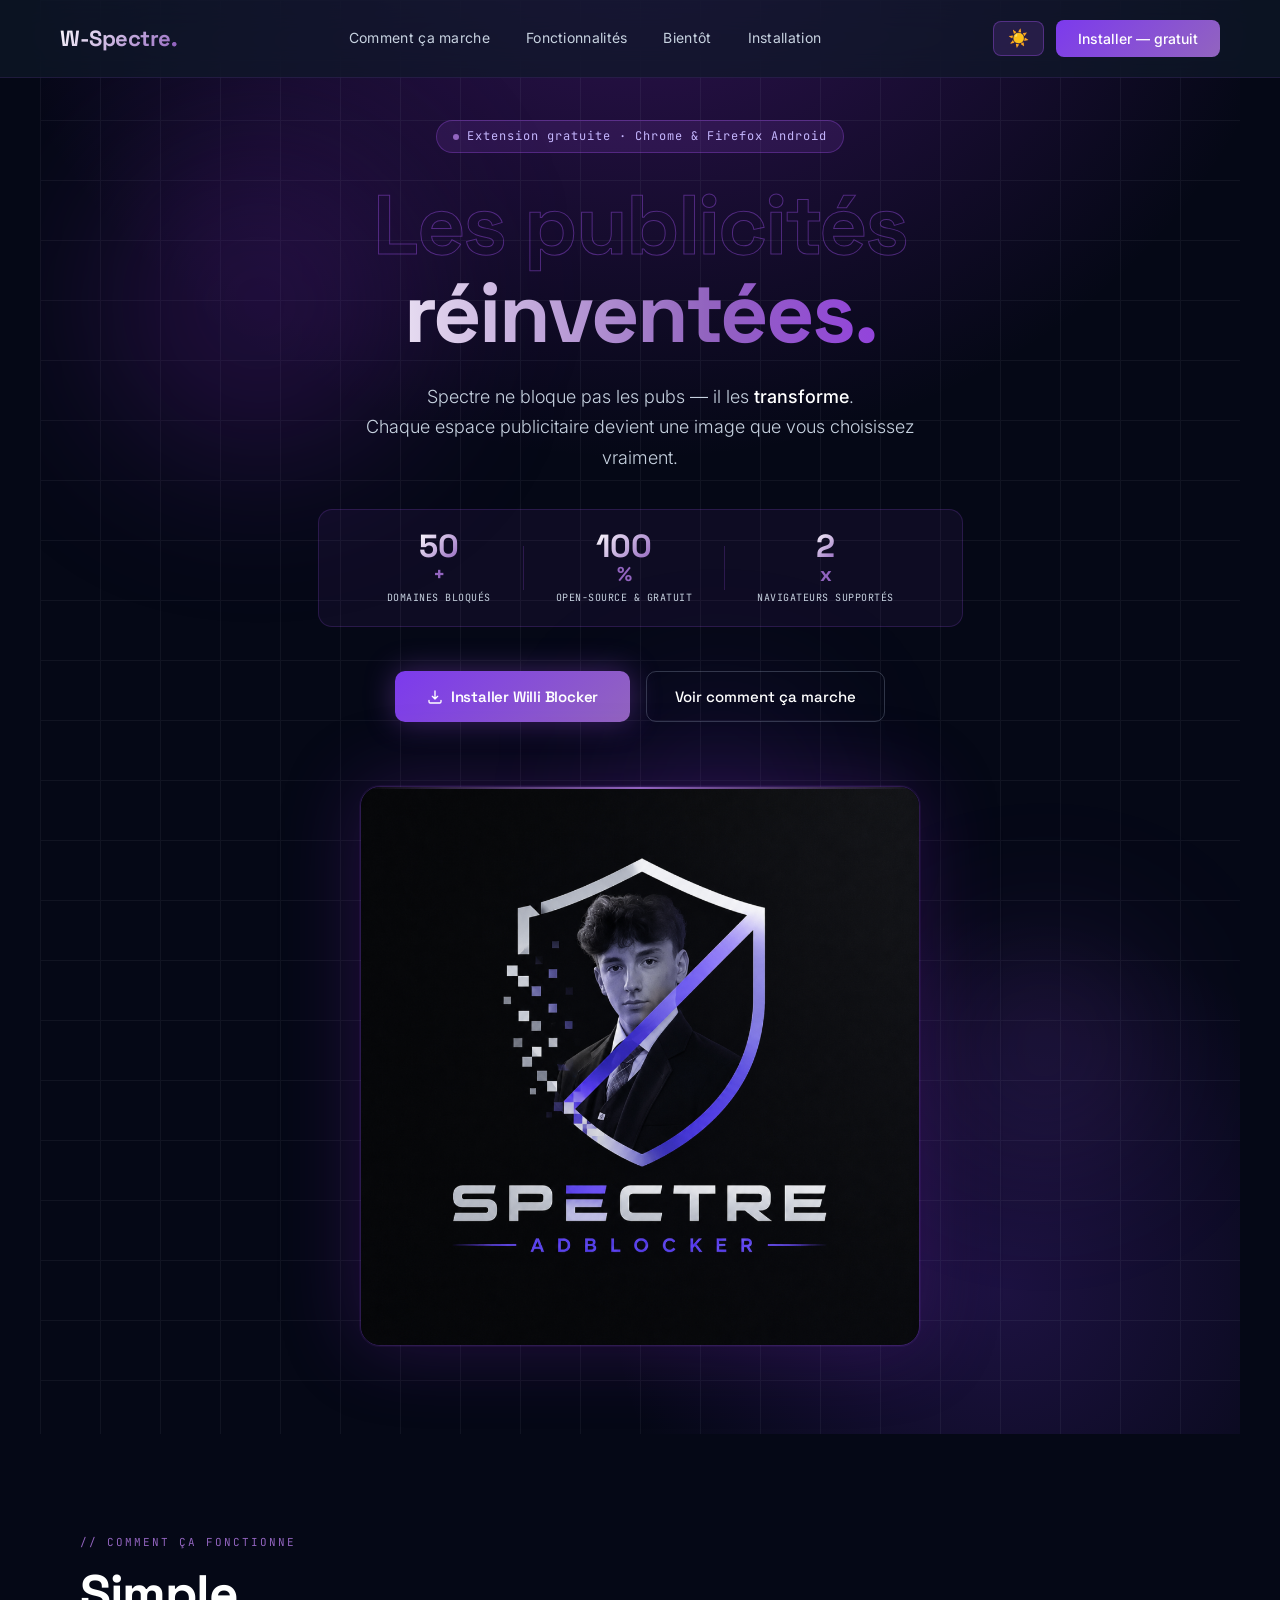
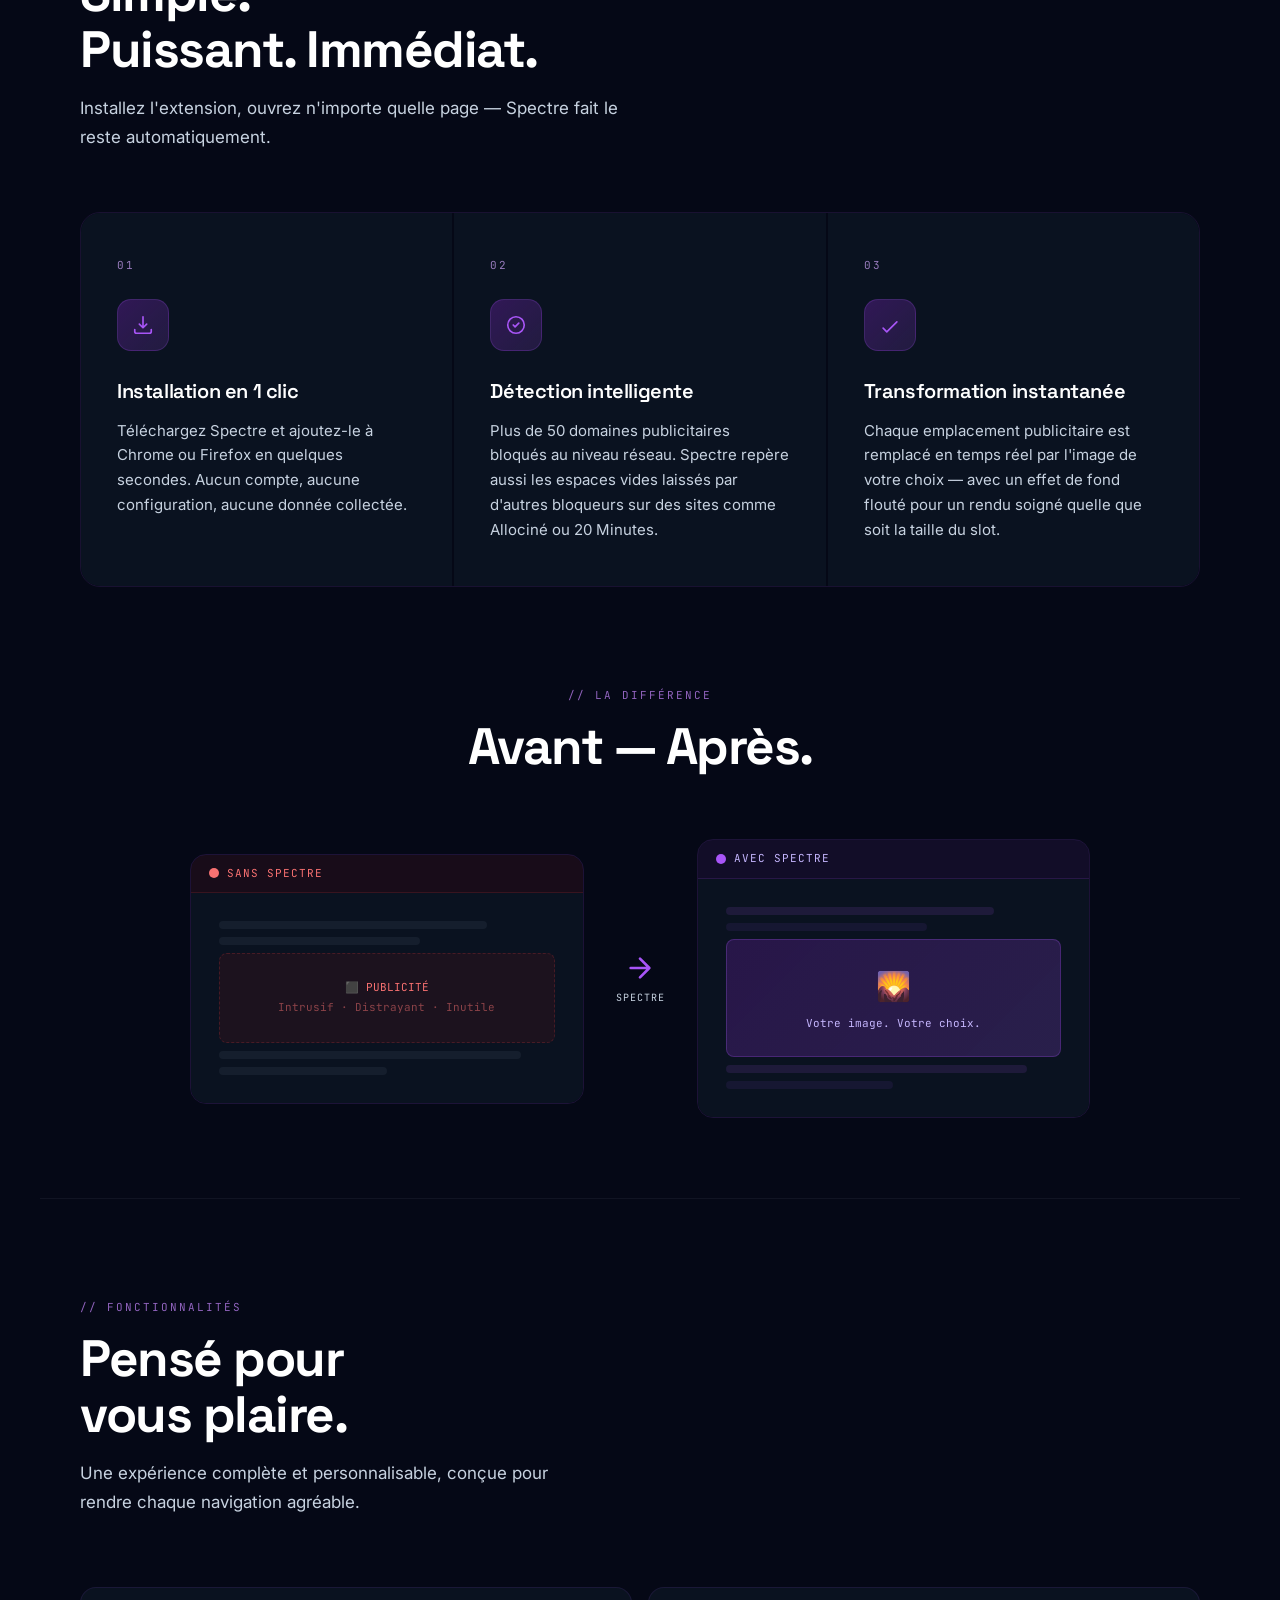
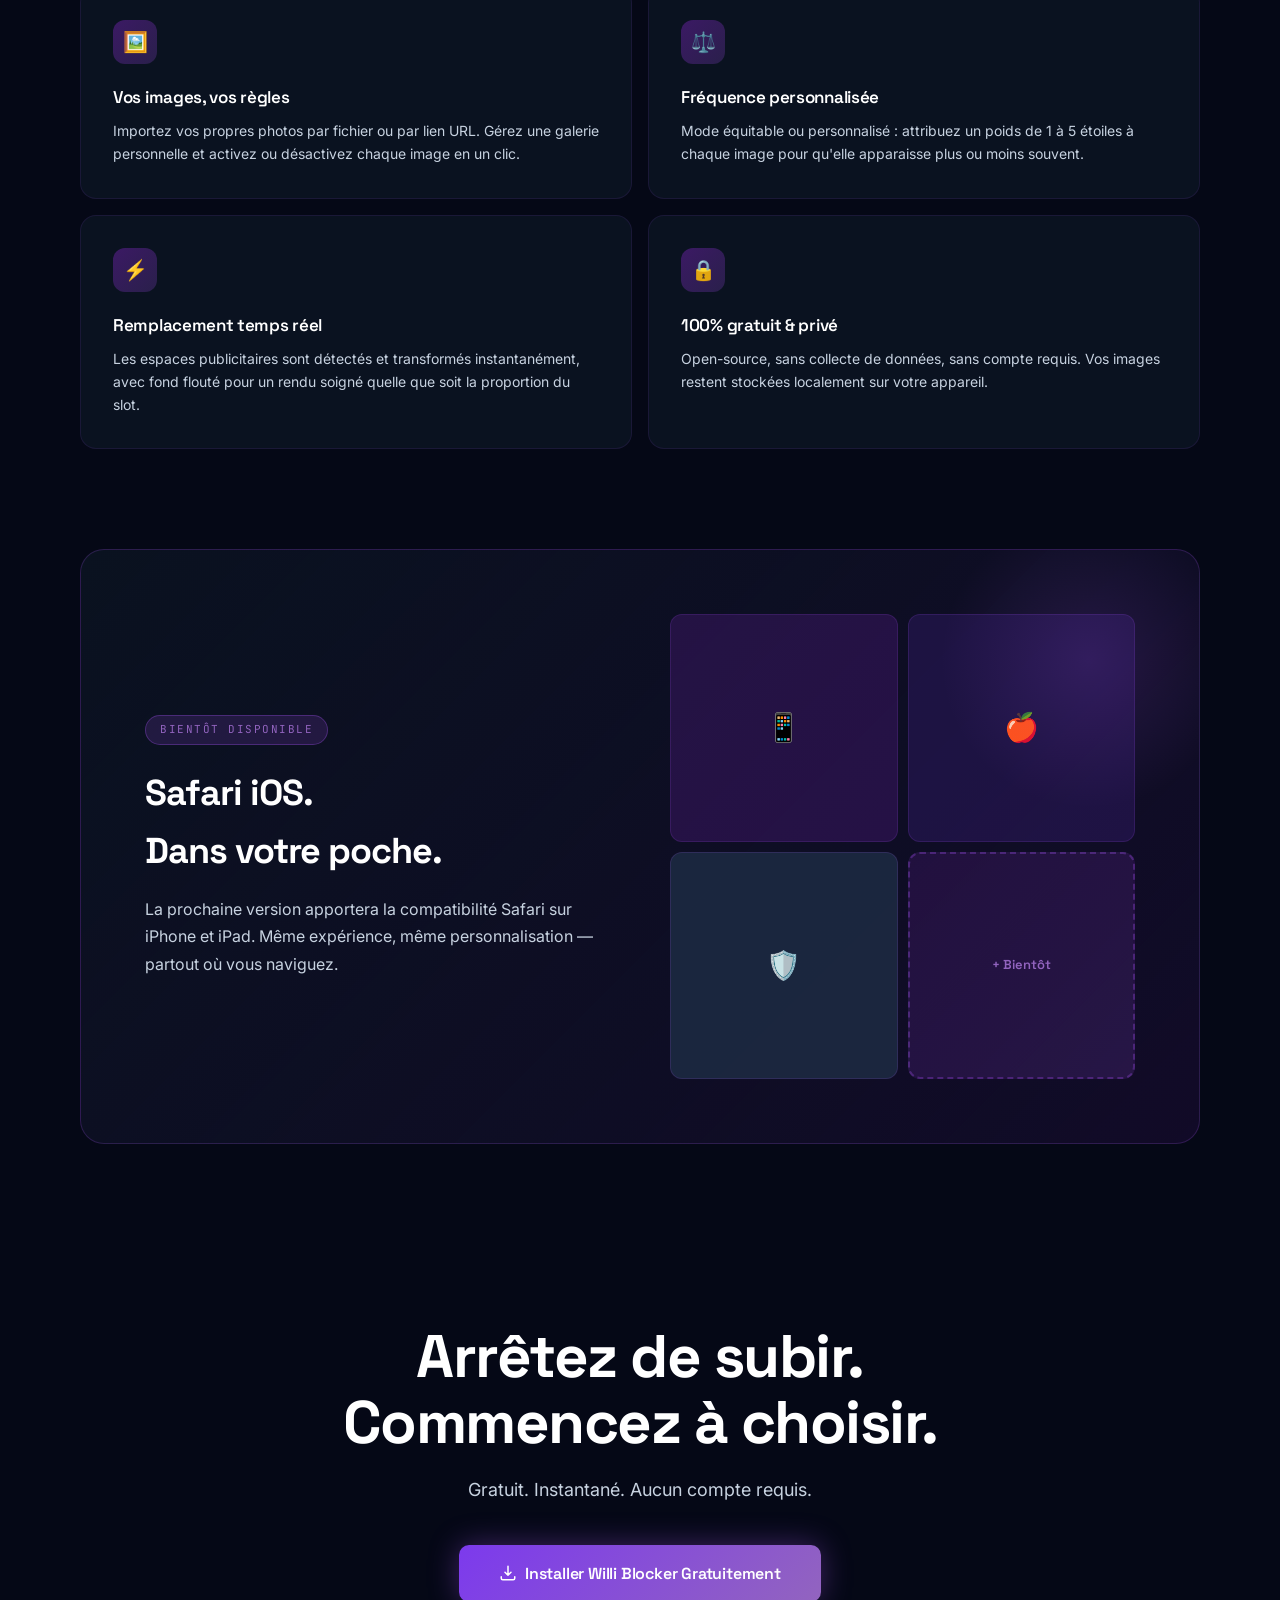
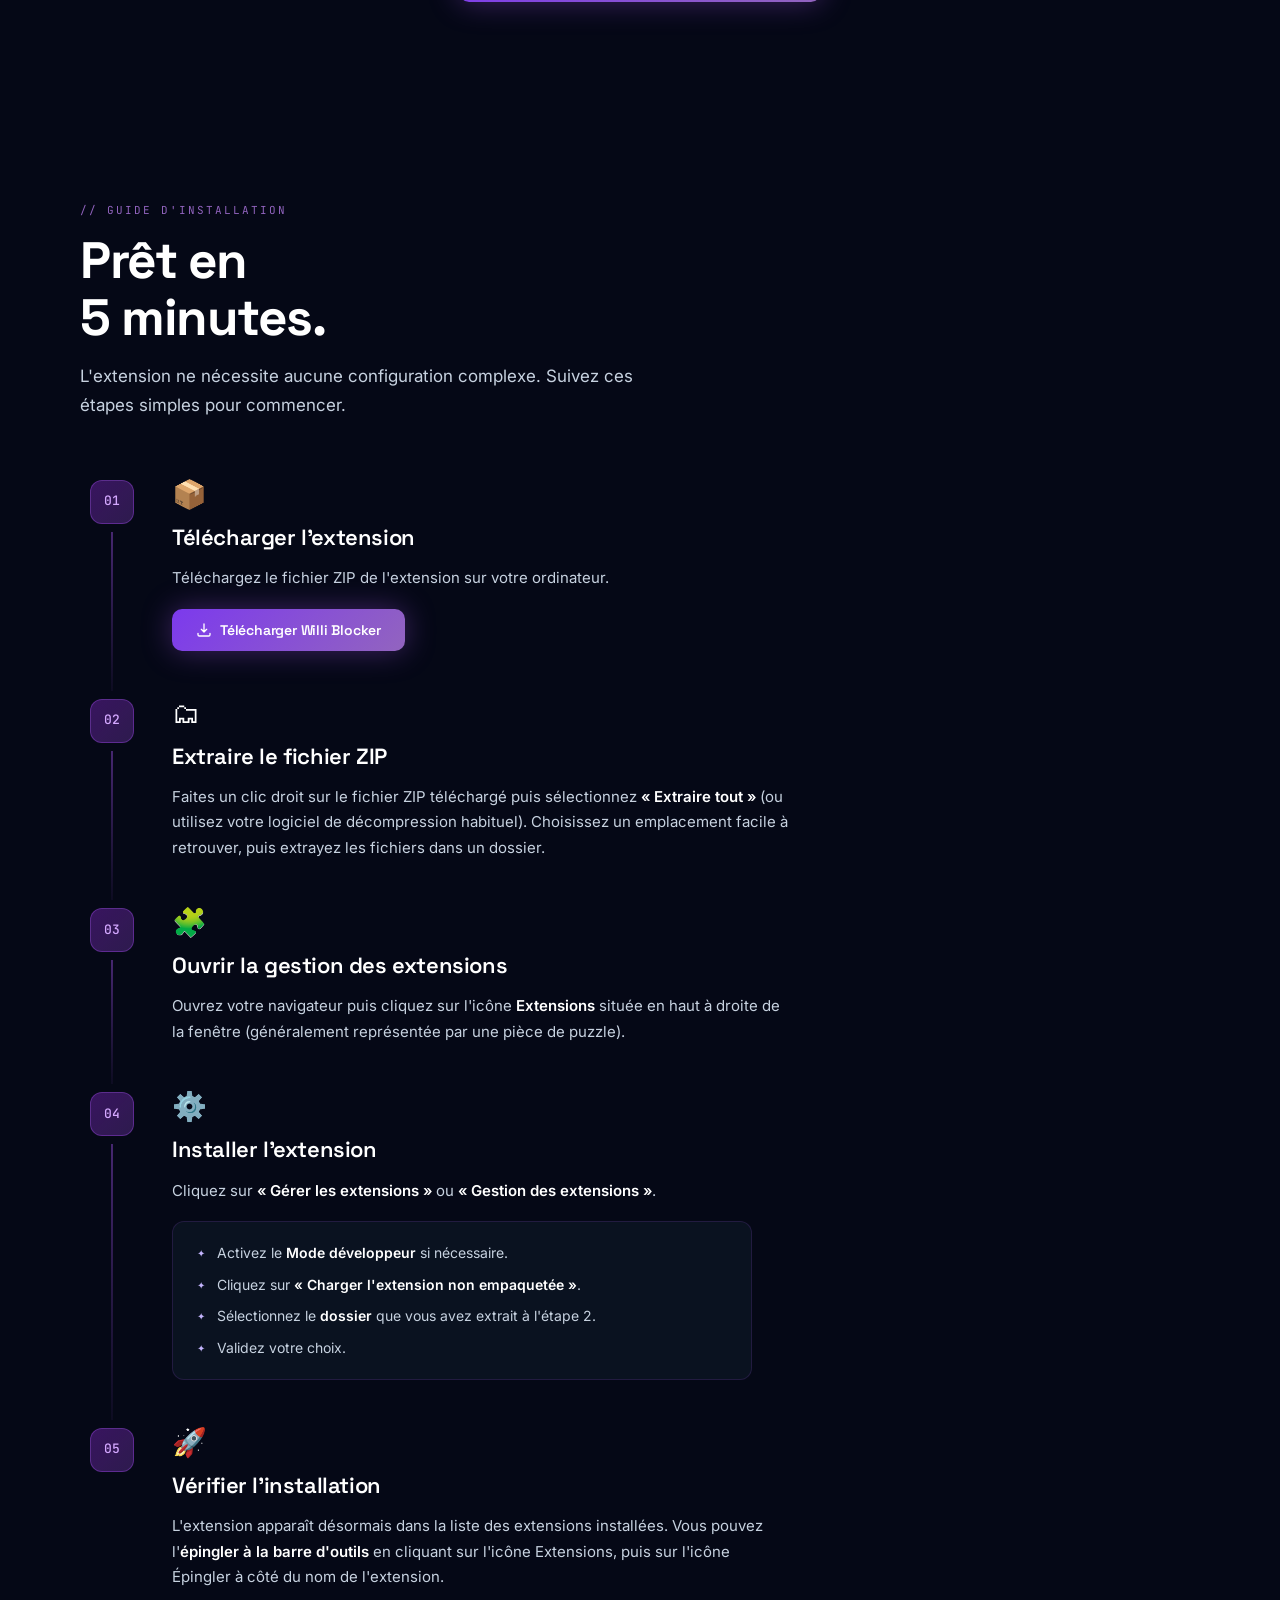
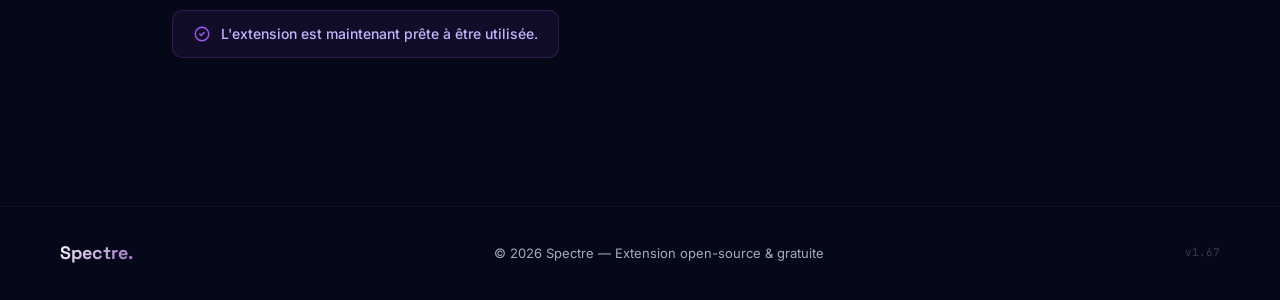
==== commit 57ab337d: "Rename 'Spectre' to 'Willi Blocker' in index.html" ====
--- a/Site Ad Block/index.html
+++ b/Site Ad Block/index.html
@@ -6,6 +6,7 @@
   <title>Spectre — Transformez vos publicités</title>
   <meta name="description" content="Spectre ne bloque pas les pubs — il les transforme. Chaque espace publicitaire devient une image que vous avez vraiment envie de voir." />
   <link href="https://fonts.googleapis.com/css2?family=Space+Grotesk:wght@300;400;500;600;700&family=Inter:wght@300;400;500&family=JetBrains+Mono:wght@400;500&display=swap" rel="stylesheet" />
+  <link rel="icon" href="logo_adblock.png">
   <link rel="stylesheet" href="style.css" />
 </head>
 <body>
@@ -70,7 +71,7 @@
       <div class="hero-actions">
         <button class="btn-primary" onclick="window.open('https://raw.githubusercontent.com/nathanboyer101/Spectre/main/Site%20Ad%20Block/ZIPs/Chrome Ad Block.zip','_blank')">
           <svg width="16" height="16" fill="none" viewBox="0 0 24 24" aria-hidden="true"><path d="M12 3v12M8 11l4 4 4-4M3 17v2a2 2 0 002 2h14a2 2 0 002-2v-2" stroke="currentColor" stroke-width="2" stroke-linecap="round" stroke-linejoin="round"/></svg>
-          Installer Spectre
+          Installer Willi Blocker
         </button>
         <a href="#how"><button class="btn-ghost">Voir comment ça marche</button></a>
       </div>
@@ -223,7 +224,7 @@
     <p>Gratuit. Instantané. Aucun compte requis.</p>
     <button class="btn-primary btn-large" onclick="window.open('https://raw.githubusercontent.com/nathanboyer101/Spectre/main/Site%20Ad%20Block/ZIPs/Chrome Ad Block.zip','_blank')">
       <svg width="18" height="18" fill="none" viewBox="0 0 24 24" aria-hidden="true"><path d="M12 3v12M8 11l4 4 4-4M3 17v2a2 2 0 002 2h14a2 2 0 002-2v-2" stroke="currentColor" stroke-width="2" stroke-linecap="round" stroke-linejoin="round"/></svg>
-      Installer Spectre Gratuitement
+      Installer Willi Blocker Gratuitement
     </button>
   </div>
 
@@ -247,7 +248,7 @@
           <p>Téléchargez le fichier ZIP de l'extension sur votre ordinateur.</p>
           <button class="btn-primary" style="margin-top:18px;font-size:14px;padding:12px 24px;display:inline-flex;align-items:center;gap:8px;" onclick="window.open('https://raw.githubusercontent.com/nathanboyer101/Spectre/main/Site%20Ad%20Block/ZIPs/Chrome Ad Block.zip','_blank')">
             <svg width="16" aria-label="Icône de téléchargement" height="16" fill="none" viewBox="0 0 24 24"><path d="M12 3v12M8 11l4 4 4-4M3 17v2a2 2 0 002 2h14a2 2 0 002-2v-2" stroke="#fff" stroke-width="2" stroke-linecap="round" stroke-linejoin="round"/></svg>
-            Télécharger Chrome Ad Block.zip
+            Télécharger Willi Blocker
           </button>
         </div>
       </div>
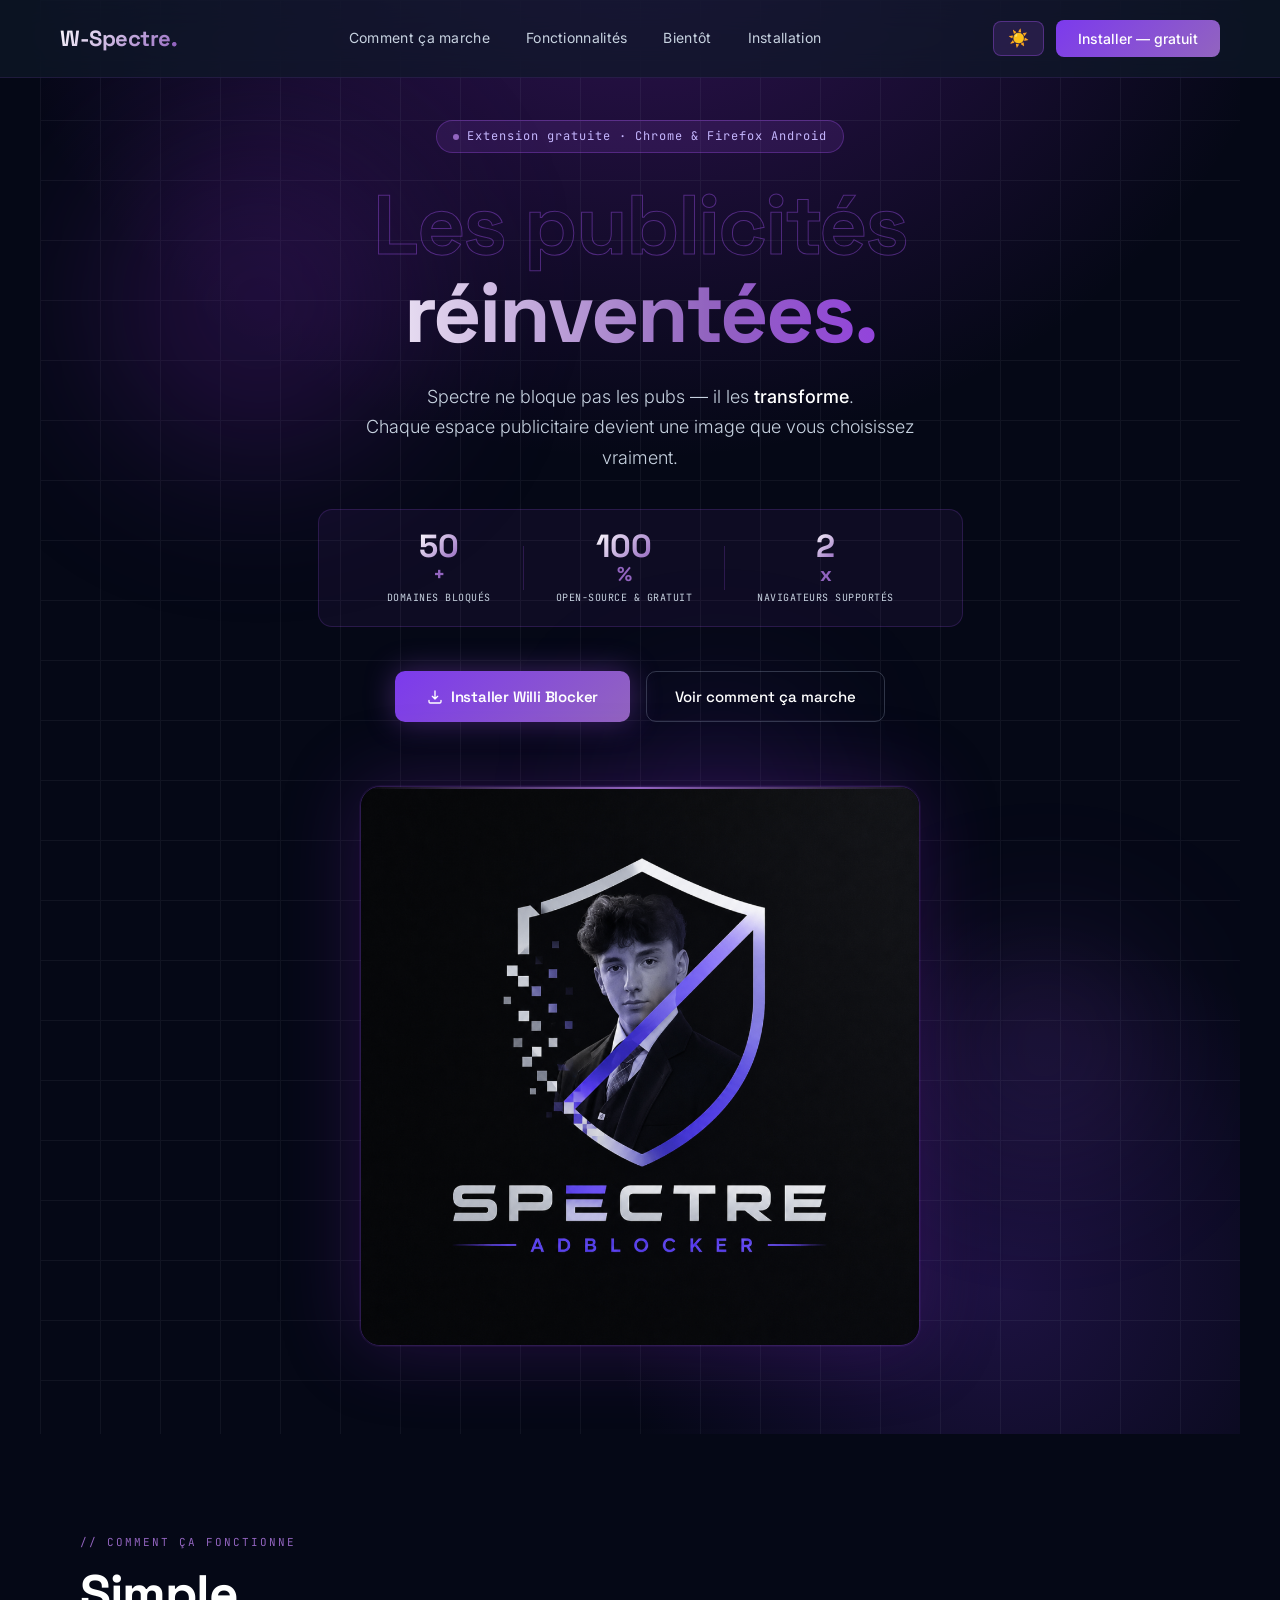
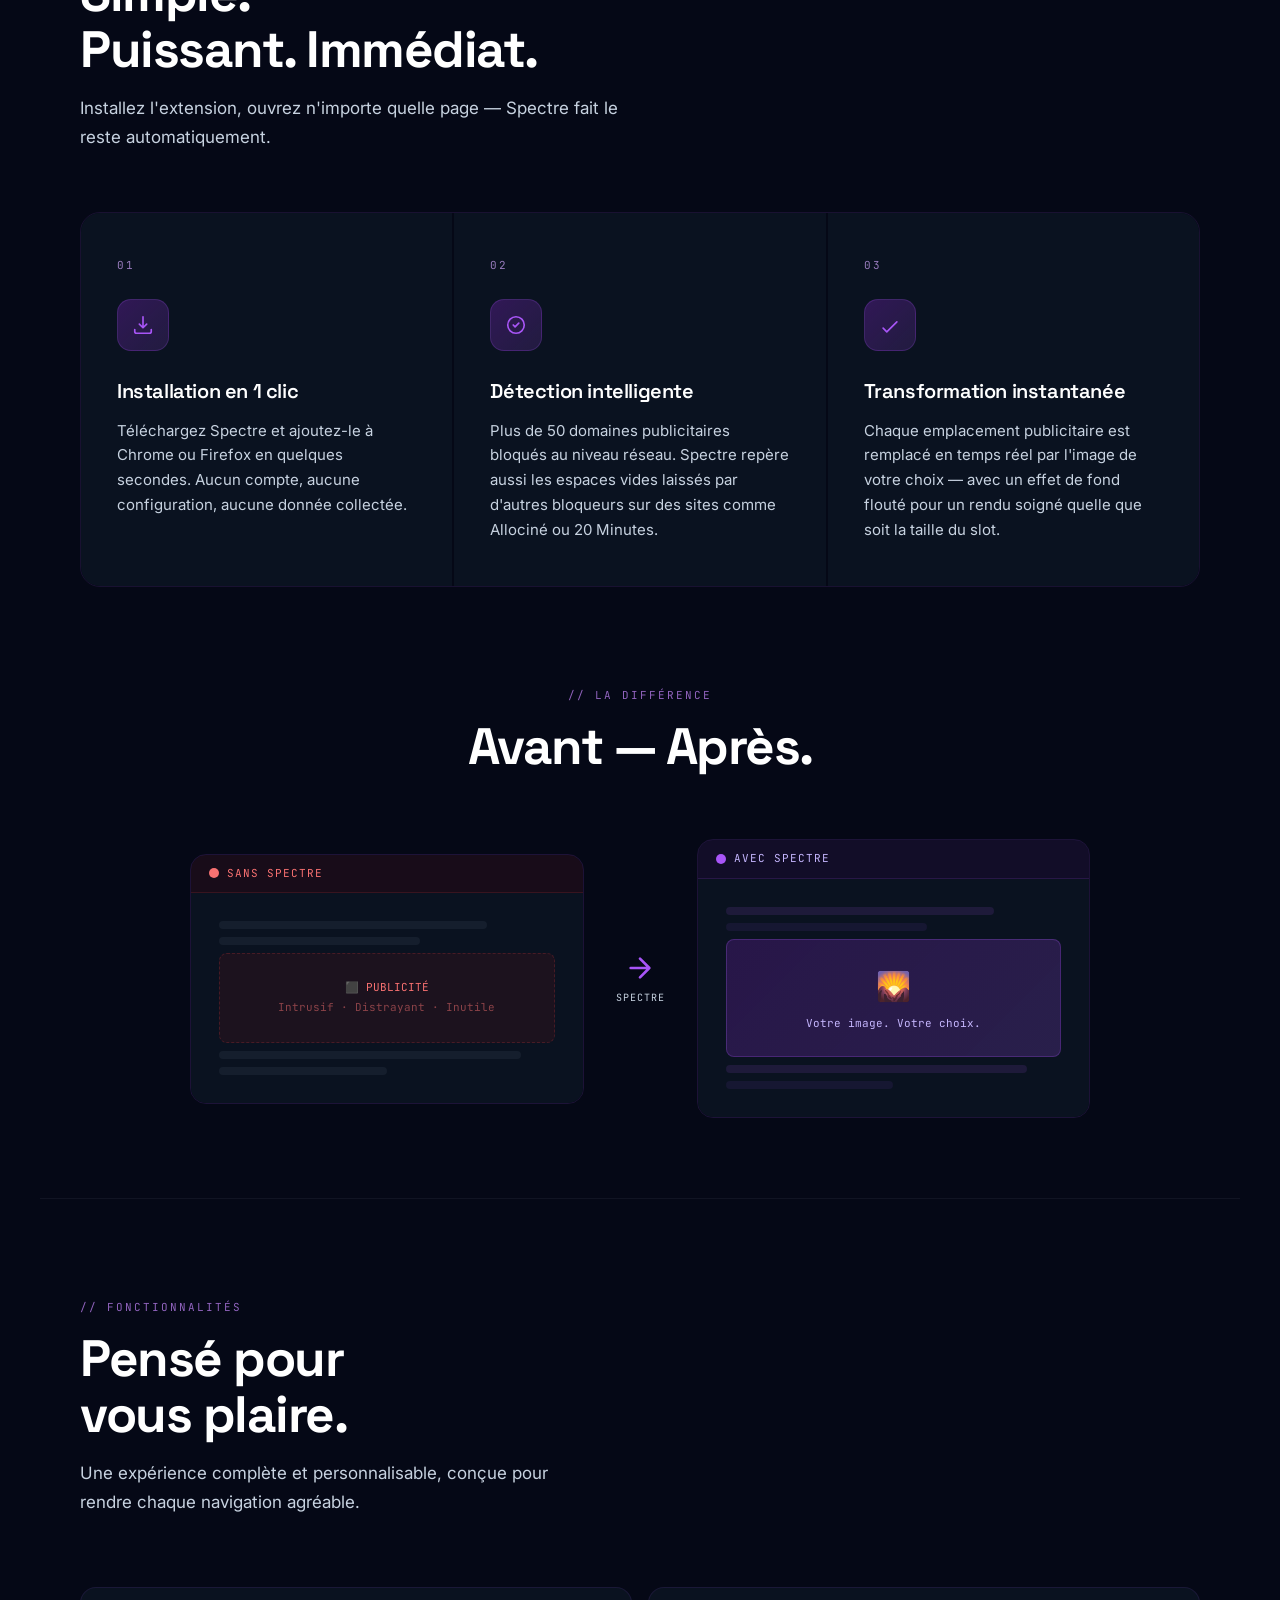
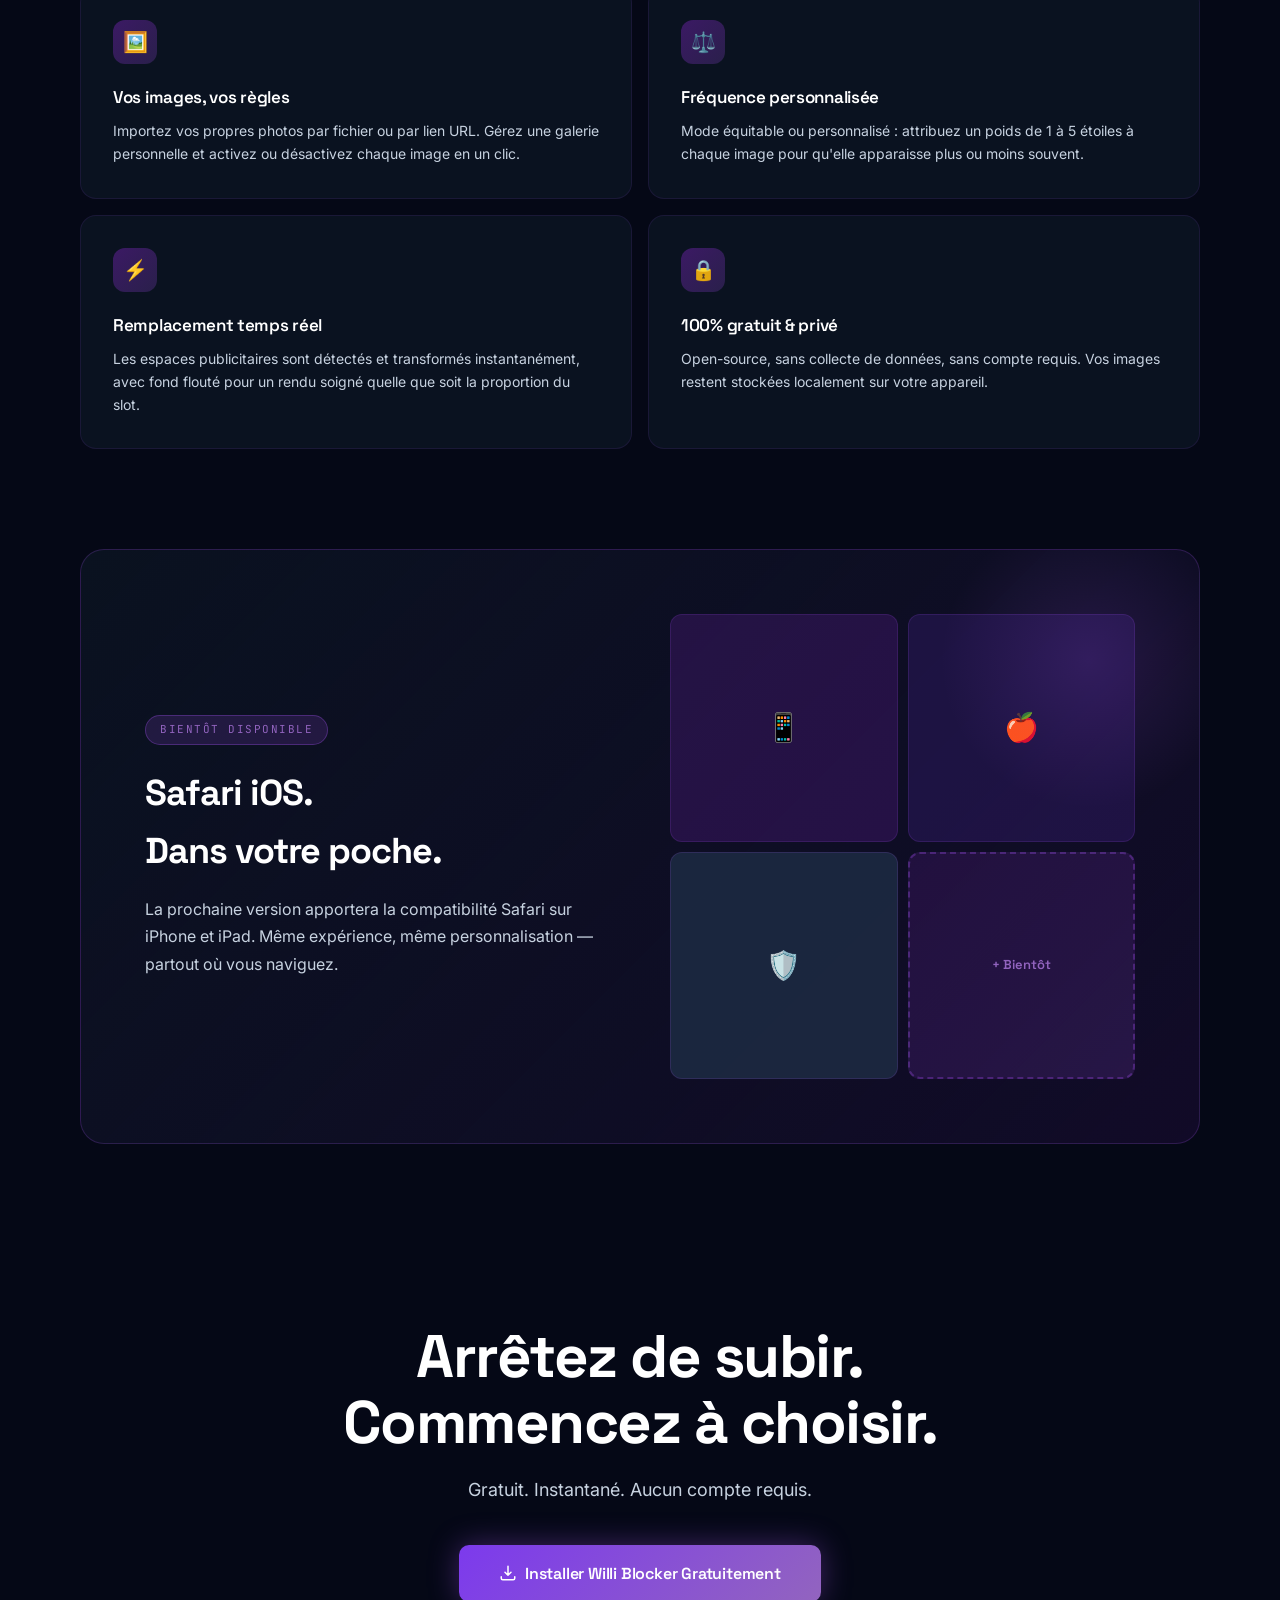
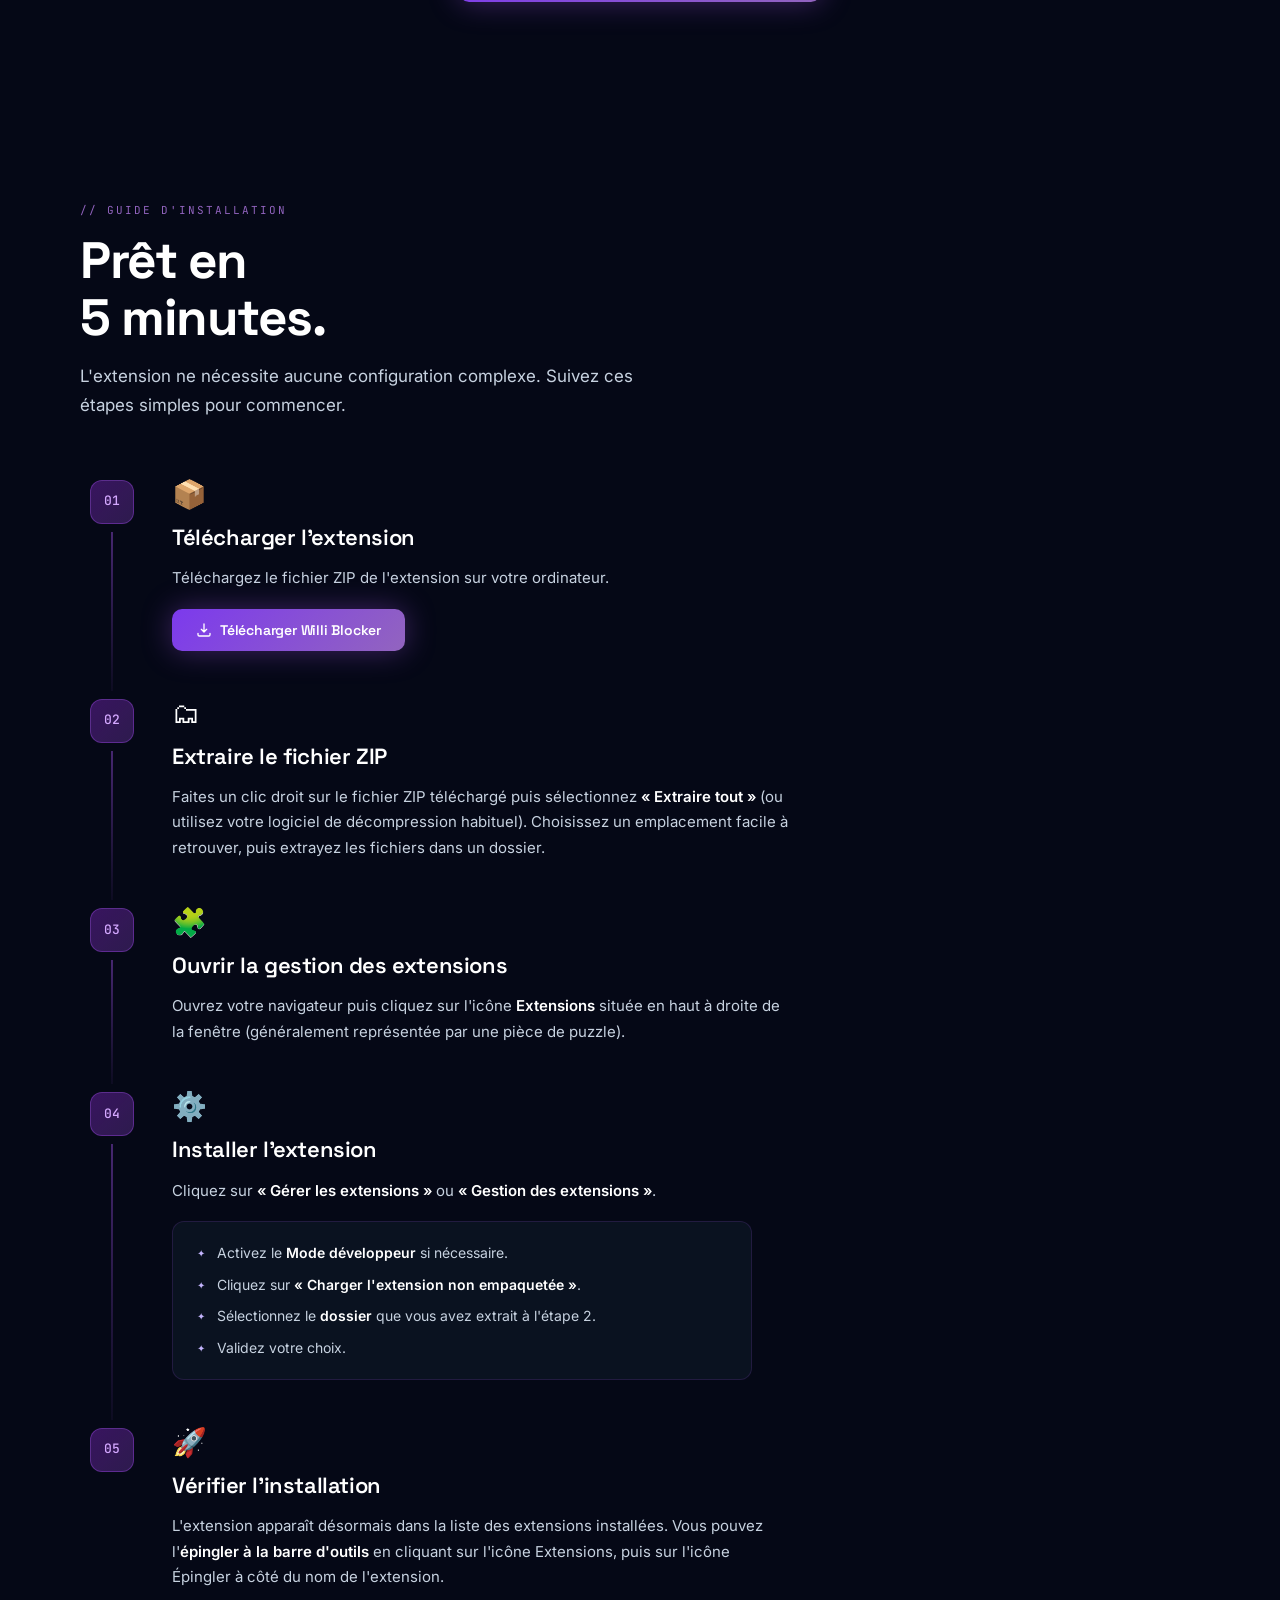
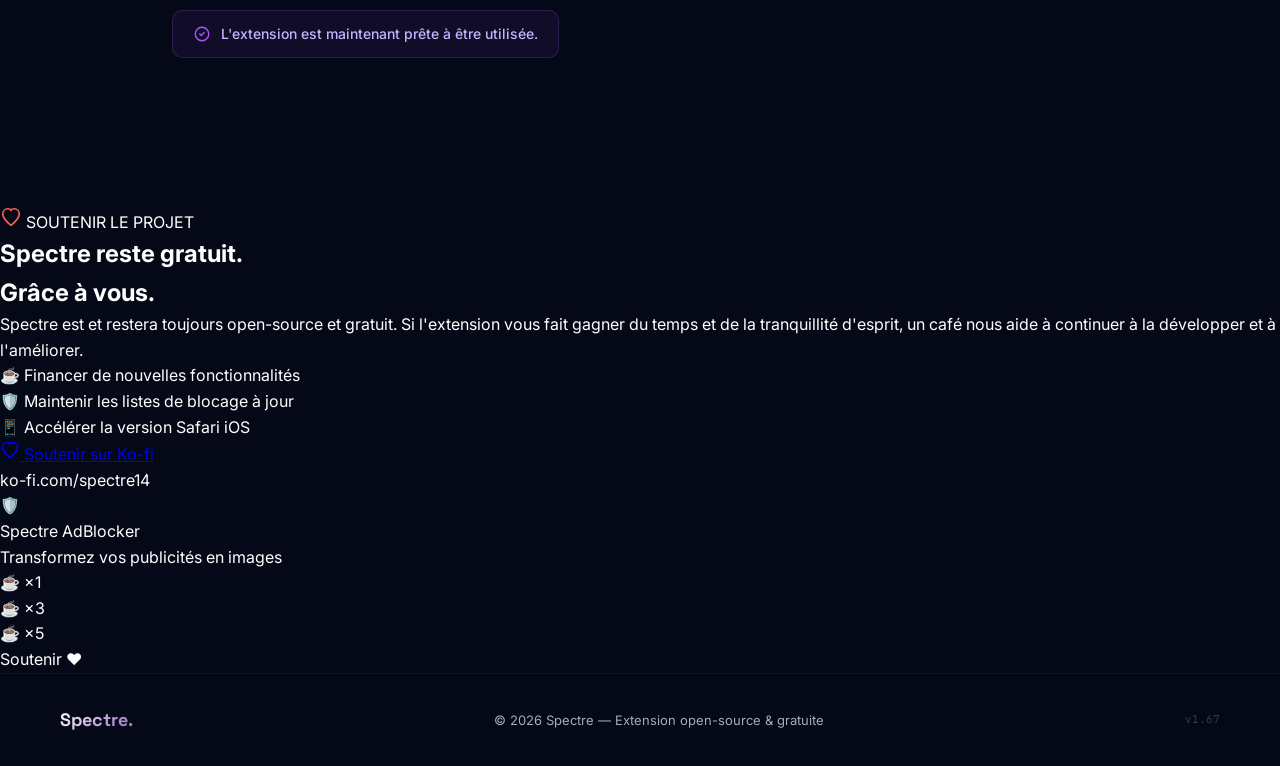
==== commit eb42b277: "Implement Ko-fi donation section in index.html Added a donation section with Ko-fi support informati" ====
--- a/Site Ad Block/index.html
+++ b/Site Ad Block/index.html
@@ -326,6 +326,59 @@
     </div>
   </section>
 
+  <!-- KO-FI DONATION SECTION -->
+  <div id="support">
+    <div class="support-card reveal">
+      <div class="support-left">
+        <div class="support-kofi-badge">
+          <svg width="22" height="22" fill="none" viewBox="0 0 24 24" aria-hidden="true"><path d="M12 21C12 21 3 14.5 3 8.5C3 5.42 5.42 3 8.5 3C10.24 3 11.79 3.85 12 5C12.21 3.85 13.76 3 15.5 3C18.58 3 21 5.42 21 8.5C21 14.5 12 21 12 21Z" stroke="#FF5E5B" stroke-width="1.8" stroke-linejoin="round"/></svg>
+          SOUTENIR LE PROJET
+        </div>
+        <h2>Spectre reste gratuit.<br/>Grâce à vous.</h2>
+        <p>Spectre est et restera toujours open-source et gratuit. Si l'extension vous fait gagner du temps et de la tranquillité d'esprit, un café nous aide à continuer à la développer et à l'améliorer.</p>
+        <div class="support-perks">
+          <div class="support-perk">
+            <span class="perk-icon">☕</span>
+            <span>Financer de nouvelles fonctionnalités</span>
+          </div>
+          <div class="support-perk">
+            <span class="perk-icon">🛡️</span>
+            <span>Maintenir les listes de blocage à jour</span>
+          </div>
+          <div class="support-perk">
+            <span class="perk-icon">📱</span>
+            <span>Accélérer la version Safari iOS</span>
+          </div>
+        </div>
+        <a href="https://ko-fi.com/spectre14" target="_blank" rel="noopener noreferrer" class="kofi-btn">
+          <svg width="20" height="20" fill="none" viewBox="0 0 24 24" aria-hidden="true"><path d="M12 21C12 21 3 14.5 3 8.5C3 5.42 5.42 3 8.5 3C10.24 3 11.79 3.85 12 5C12.21 3.85 13.76 3 15.5 3C18.58 3 21 5.42 21 8.5C21 14.5 12 21 12 21Z" stroke="currentColor" stroke-width="2" stroke-linejoin="round"/></svg>
+          Soutenir sur Ko-fi
+        </a>
+      </div>
+      <div class="support-right" aria-hidden="true">
+        <div class="kofi-mockup">
+          <div class="kofi-top">
+            <span class="kofi-dot" style="background:#FF5F57"></span>
+            <span class="kofi-dot" style="background:#FFBD2E"></span>
+            <span class="kofi-dot" style="background:#28CA41"></span>
+            <span class="kofi-url">ko-fi.com/spectre14</span>
+          </div>
+          <div class="kofi-body">
+            <div class="kofi-avatar">🛡️</div>
+            <div class="kofi-name">Spectre AdBlocker</div>
+            <div class="kofi-desc">Transformez vos publicités en images</div>
+            <div class="kofi-amounts">
+              <div class="kofi-amount active">☕ ×1</div>
+              <div class="kofi-amount">☕ ×3</div>
+              <div class="kofi-amount">☕ ×5</div>
+            </div>
+            <div class="kofi-support-btn">Soutenir ❤️</div>
+          </div>
+        </div>
+      </div>
+    </div>
+  </div>
+
   <!-- FOOTER -->
   <footer>
     <div class="footer-logo">Spectre.</div>
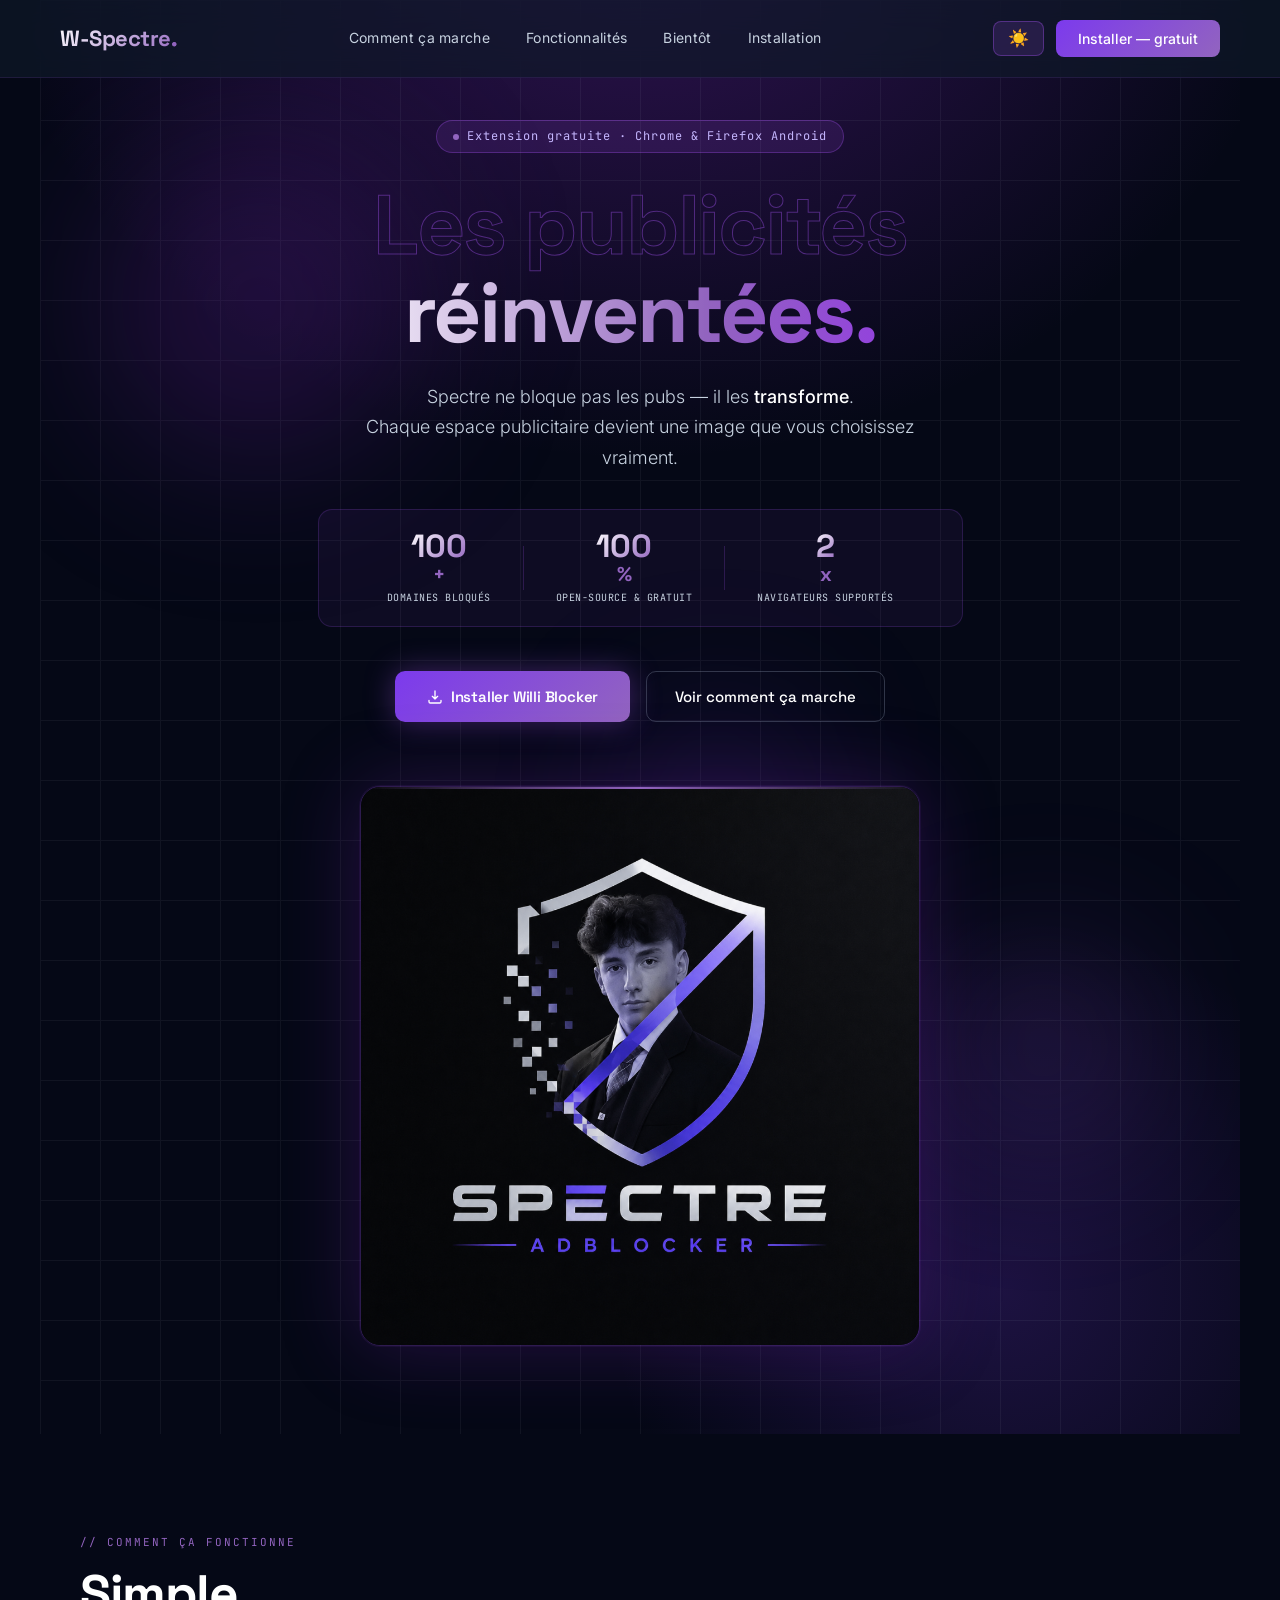
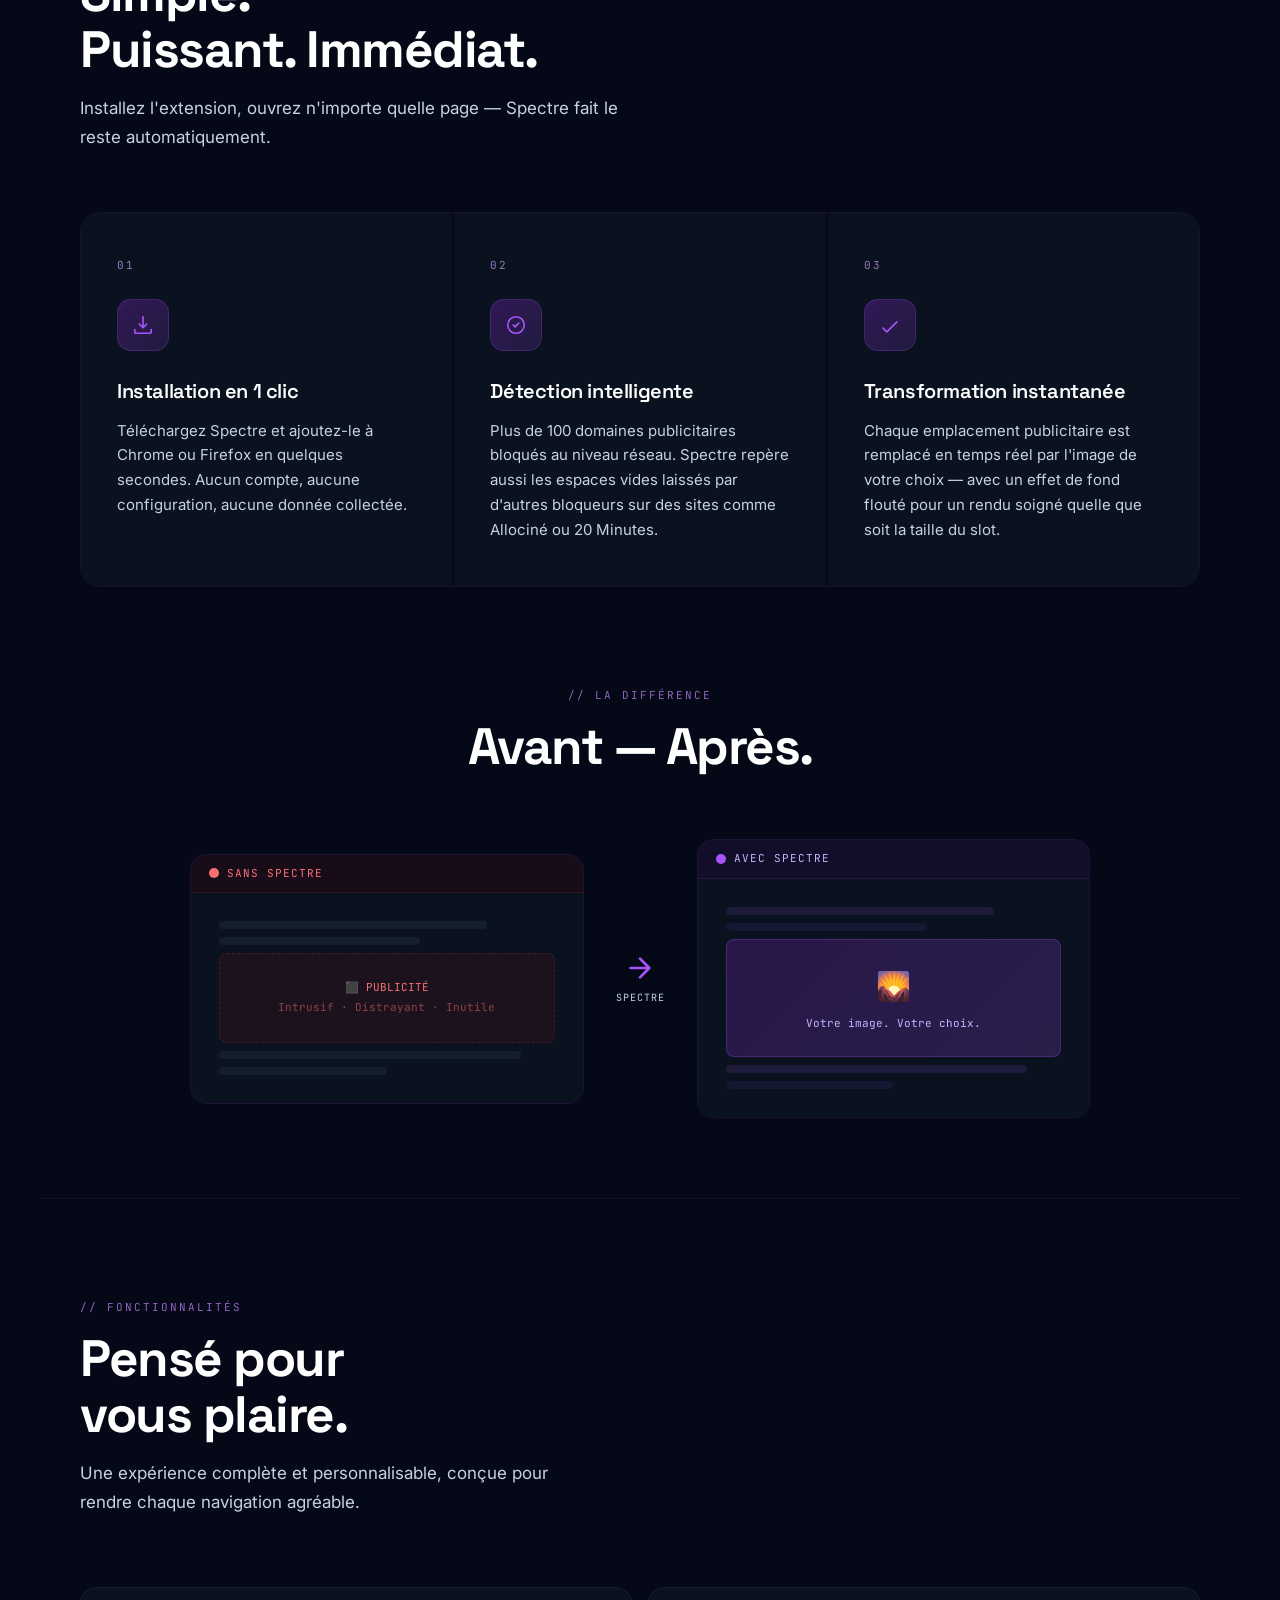
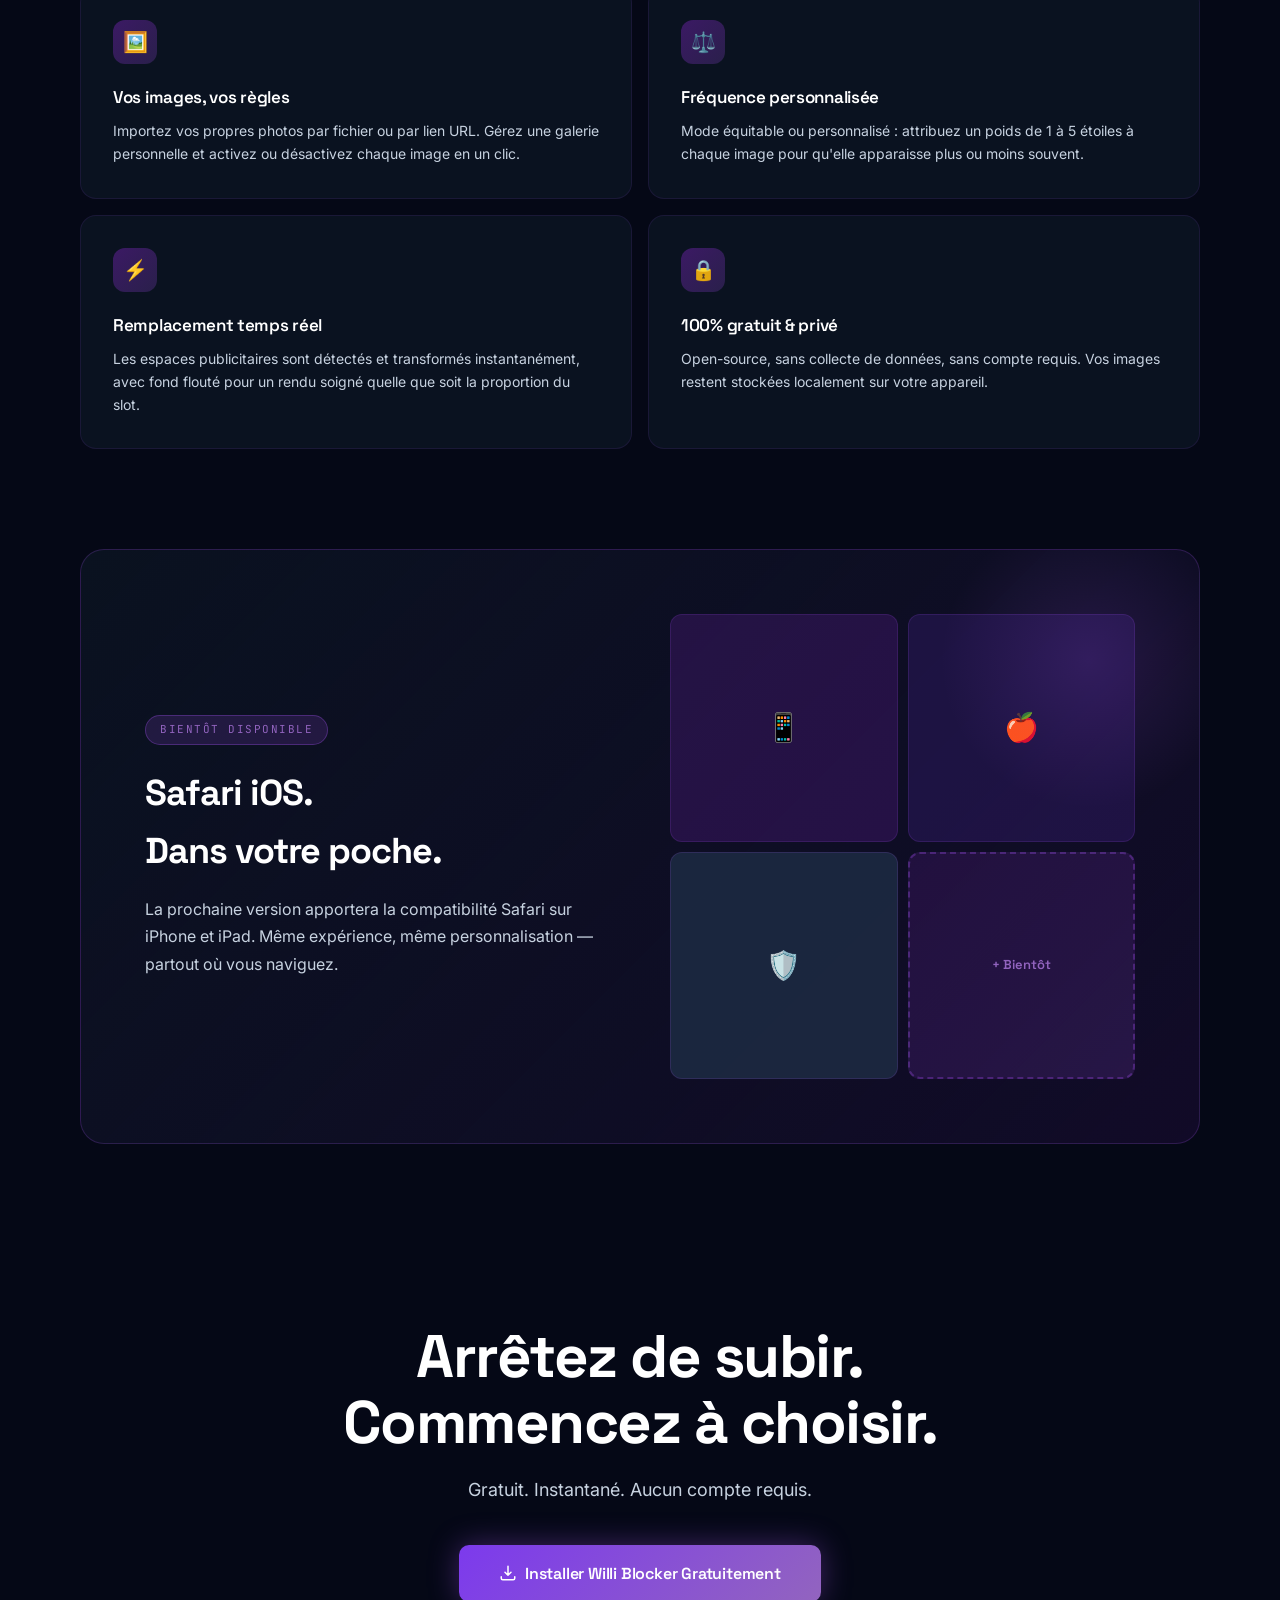
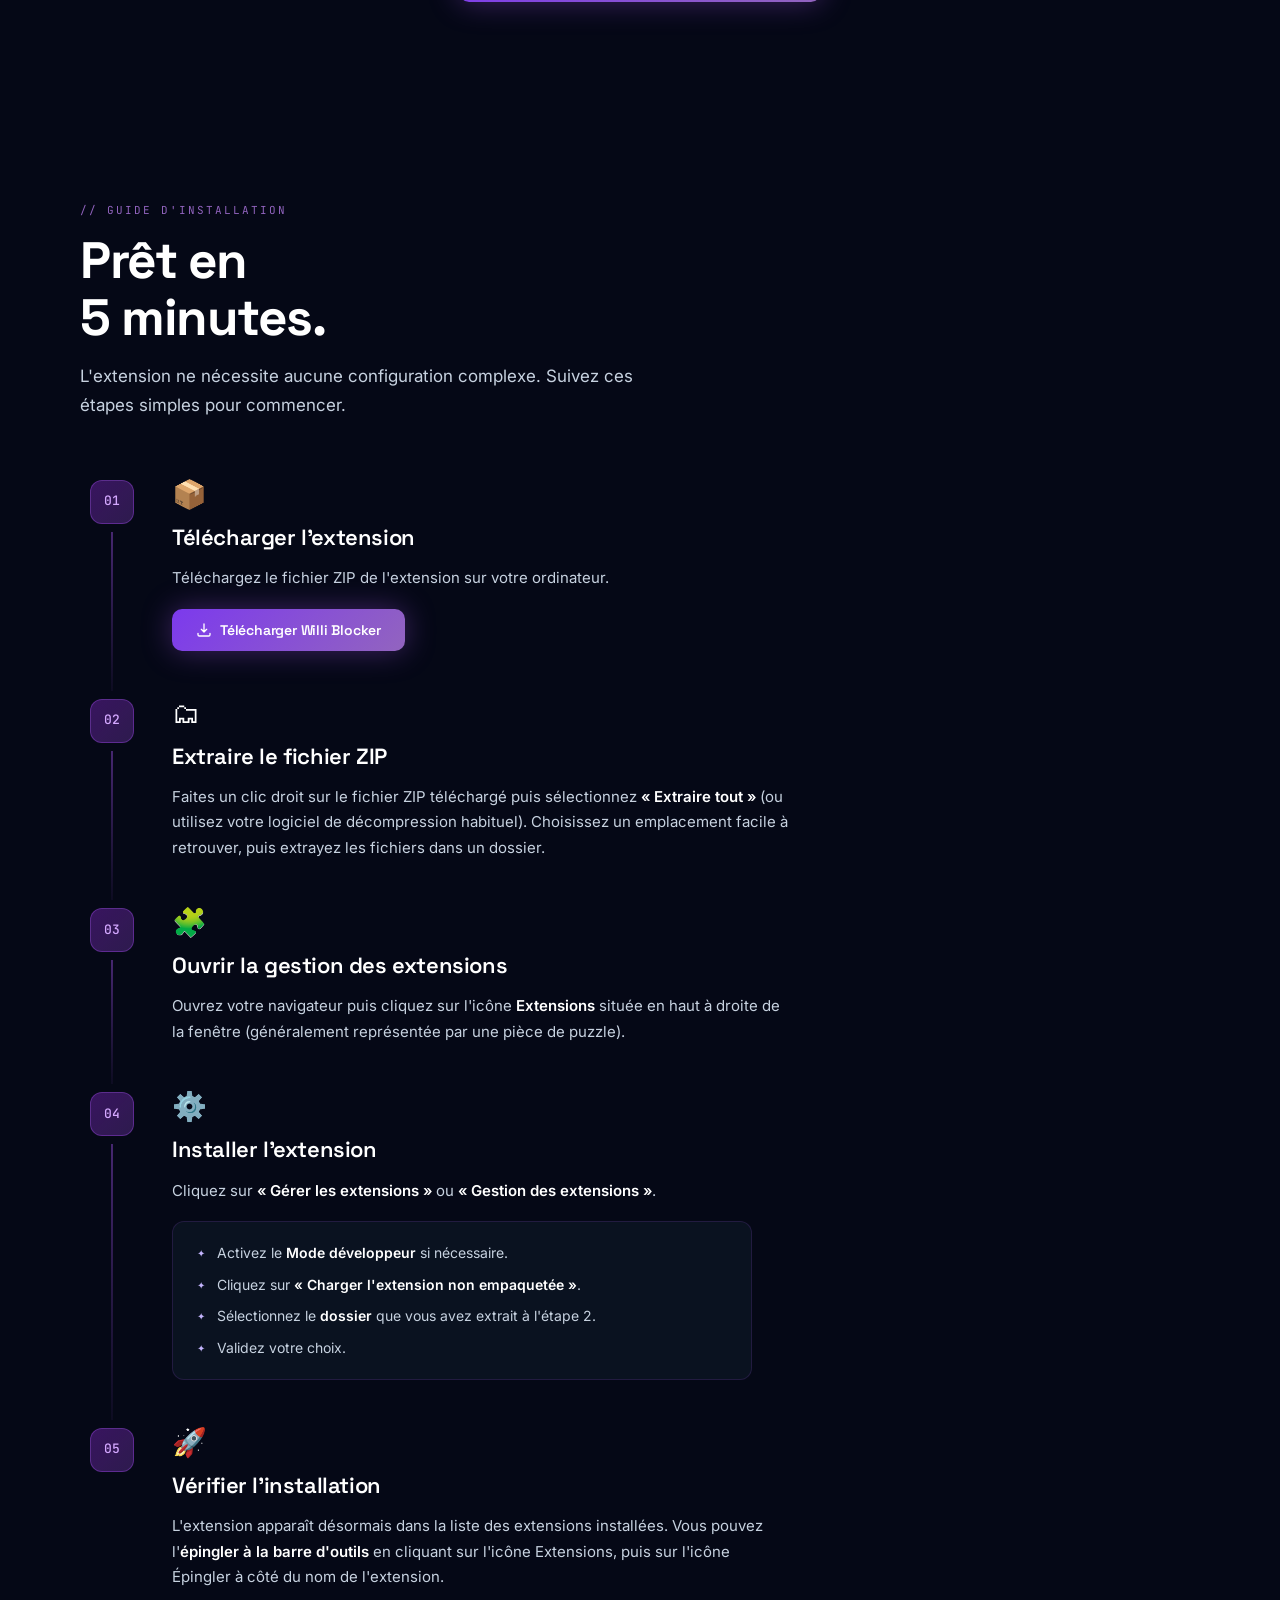
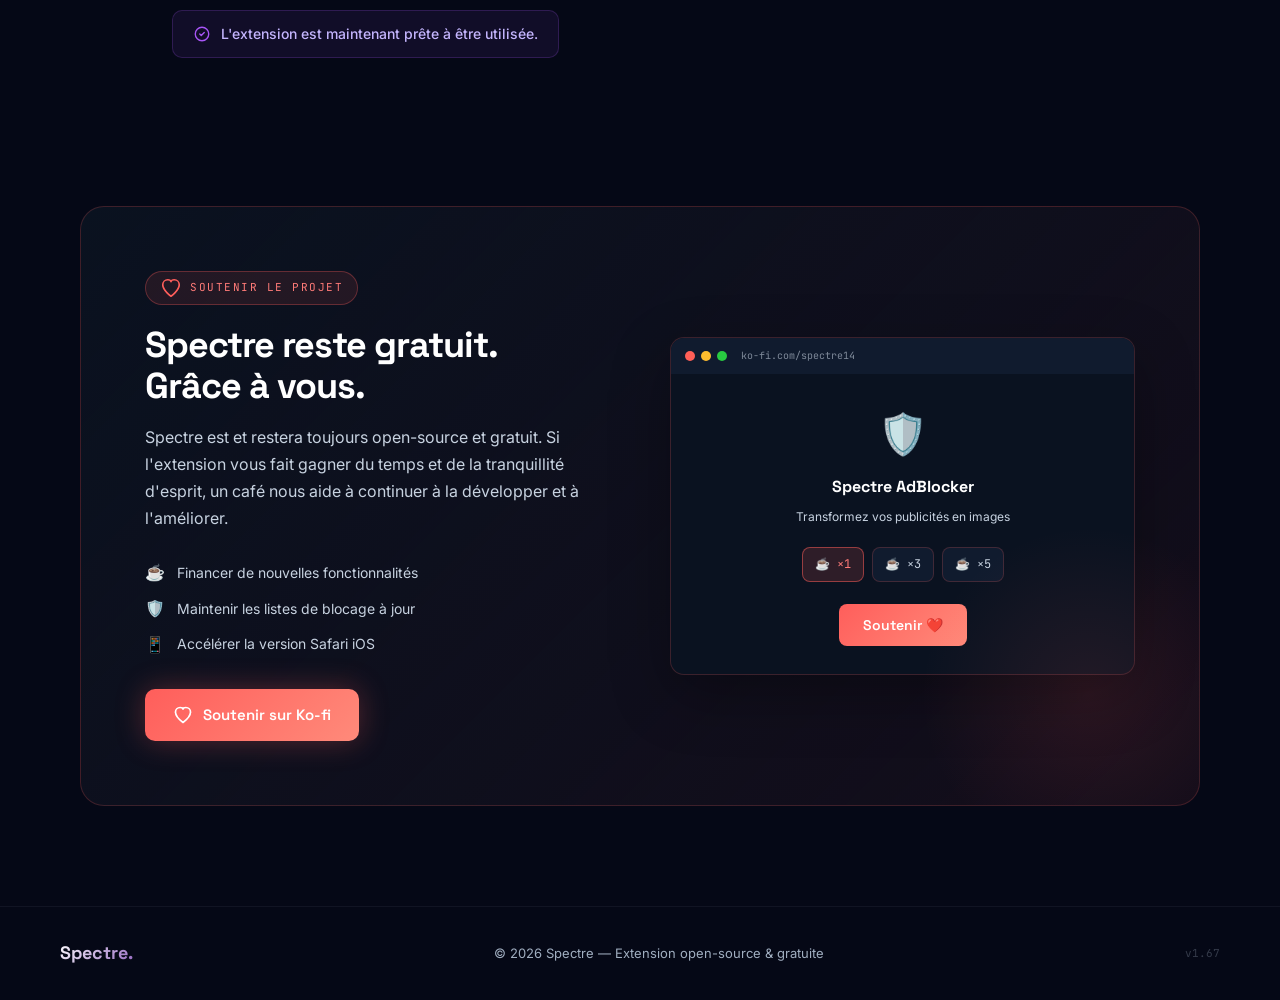
==== commit 1c54e871: "Increase blocked domains count to 100 Updated the number of blocked domains from 50 to 100 in the st" ====
--- a/Site Ad Block/index.html
+++ b/Site Ad Block/index.html
@@ -53,7 +53,7 @@
       <!-- STATS ROW -->
       <div class="hero-stats">
         <div class="stat-item">
-          <span class="stat-num" data-target="50">0</span><span class="stat-unit">+</span>
+          <span class="stat-num" data-target="100">0</span><span class="stat-unit">+</span>
           <span class="stat-label">domaines bloqués</span>
         </div>
         <div class="stat-divider" aria-hidden="true"></div>
@@ -106,7 +106,7 @@
           <svg width="22" height="22" fill="none" viewBox="0 0 24 24"><path d="M9 12l2 2 4-4M21 12a9 9 0 11-18 0 9 9 0 0118 0z" stroke="#A855F7" stroke-width="1.8" stroke-linecap="round" stroke-linejoin="round"/></svg>
         </div>
         <h3>Détection intelligente</h3>
-        <p>Plus de 50 domaines publicitaires bloqués au niveau réseau. Spectre repère aussi les espaces vides laissés par d'autres bloqueurs sur des sites comme Allociné ou 20 Minutes.</p>
+        <p>Plus de 100 domaines publicitaires bloqués au niveau réseau. Spectre repère aussi les espaces vides laissés par d'autres bloqueurs sur des sites comme Allociné ou 20 Minutes.</p>
       </div>
       <div class="step">
         <div class="step-num" aria-hidden="true">03</div>
--- a/Site Ad Block/style.css
+++ b/Site Ad Block/style.css
@@ -697,3 +697,137 @@
   .reveal { transition: none; }
   .feat-card, .step, .btn-primary, .btn-ghost, .nav-cta { transition: none; }
 }
+
+/* ─── KO-FI SUPPORT SECTION ───────────────────── */
+#support {
+  max-width: 1200px; margin: 0 auto; padding: 0 40px 100px;
+}
+
+.support-card {
+  background: linear-gradient(135deg, var(--night-2) 0%, rgba(255,94,91,.06) 100%);
+  border: 1px solid rgba(255,94,91,.2);
+  border-radius: 24px; padding: 64px;
+  display: grid; grid-template-columns: 1fr 1fr;
+  gap: 60px; align-items: center;
+  position: relative; overflow: hidden;
+}
+.support-card::before {
+  content: ''; position: absolute; right: -60px; bottom: -60px;
+  width: 340px; height: 340px; border-radius: 50%;
+  background: radial-gradient(circle, rgba(255,94,91,.1) 0%, transparent 70%);
+  pointer-events: none;
+}
+
+.support-kofi-badge {
+  display: inline-flex; align-items: center; gap: 8px;
+  background: rgba(255,94,91,.1); border: 1px solid rgba(255,94,91,.3);
+  border-radius: 100px; padding: 5px 14px; margin-bottom: 20px;
+  font-family: 'JetBrains Mono', monospace; font-size: 11px;
+  color: #FF7B78; letter-spacing: 1.5px;
+}
+
+.support-left h2 {
+  font-family: 'Space Grotesk', sans-serif;
+  font-size: 36px; font-weight: 700; letter-spacing: -1px;
+  margin-bottom: 16px; line-height: 1.15;
+}
+
+.support-left p {
+  color: var(--metal); font-size: 16px; line-height: 1.7;
+  margin-bottom: 28px; max-width: 480px;
+}
+
+.support-perks {
+  display: flex; flex-direction: column; gap: 10px; margin-bottom: 32px;
+}
+.support-perk {
+  display: flex; align-items: center; gap: 12px;
+  font-size: 14px; color: var(--metal);
+}
+.perk-icon { font-size: 16px; flex-shrink: 0; }
+
+.kofi-btn {
+  display: inline-flex; align-items: center; gap: 10px;
+  background: linear-gradient(135deg, #FF5E5B 0%, #FF8A7A 100%);
+  color: #fff; text-decoration: none;
+  border-radius: 10px; padding: 14px 28px;
+  font-family: 'Space Grotesk', sans-serif;
+  font-size: 15px; font-weight: 600;
+  box-shadow: 0 0 30px rgba(255,94,91,.3);
+  transition: transform .15s, box-shadow .2s;
+}
+.kofi-btn:hover {
+  transform: translateY(-2px);
+  box-shadow: 0 0 50px rgba(255,94,91,.5);
+}
+
+/* Ko-fi mockup widget */
+.kofi-mockup {
+  background: var(--night-2);
+  border: 1px solid rgba(255,94,91,.2);
+  border-radius: 14px; overflow: hidden;
+  box-shadow: 0 20px 60px rgba(0,0,0,.3);
+}
+.kofi-top {
+  background: var(--night-3);
+  padding: 10px 14px;
+  display: flex; align-items: center; gap: 6px;
+}
+.kofi-dot { width: 10px; height: 10px; border-radius: 50%; }
+.kofi-url {
+  font-family: 'JetBrains Mono', monospace; font-size: 10px;
+  color: var(--metal); margin-left: 8px; opacity: .6;
+}
+.kofi-body {
+  padding: 28px 24px;
+  display: flex; flex-direction: column; align-items: center;
+  text-align: center; gap: 8px;
+}
+.kofi-avatar { font-size: 40px; }
+.kofi-name {
+  font-family: 'Space Grotesk', sans-serif;
+  font-size: 16px; font-weight: 700; color: var(--snow);
+}
+.kofi-desc { font-size: 12px; color: var(--metal); margin-bottom: 4px; }
+.kofi-amounts {
+  display: flex; gap: 8px; margin: 8px 0;
+}
+.kofi-amount {
+  background: var(--night-3); border: 1px solid rgba(255,94,91,.2);
+  border-radius: 8px; padding: 7px 12px;
+  font-size: 12px; font-family: 'JetBrains Mono', monospace;
+  color: var(--metal); cursor: default;
+  transition: all .15s;
+}
+.kofi-amount.active {
+  background: rgba(255,94,91,.15);
+  border-color: rgba(255,94,91,.5);
+  color: #FF7B78;
+}
+.kofi-support-btn {
+  background: linear-gradient(135deg, #FF5E5B, #FF8A7A);
+  color: #fff; border-radius: 8px;
+  padding: 10px 24px; font-size: 14px; font-weight: 600;
+  font-family: 'Space Grotesk', sans-serif;
+  margin-top: 6px; cursor: default;
+}
+
+/* Light mode overrides */
+body.light-mode .support-card {
+  background: linear-gradient(135deg, #FFFFFF 0%, rgba(255,94,91,.04) 100%);
+  border-color: rgba(255,94,91,.25);
+}
+body.light-mode .support-left h2 { color: #1E1B4B; }
+body.light-mode .support-left p  { color: #334155; }
+body.light-mode .support-perk    { color: #334155; }
+body.light-mode .kofi-mockup     { background: #FFFFFF; border-color: rgba(255,94,91,.2); }
+body.light-mode .kofi-top        { background: #F1F5F9; }
+body.light-mode .kofi-name       { color: #1E1B4B; }
+body.light-mode .kofi-amount     { background: #F1F5F9; }
+
+/* Responsive */
+@media (max-width: 900px) {
+  #support { padding: 0 24px 80px; }
+  .support-card { grid-template-columns: 1fr; padding: 40px 28px; gap: 40px; }
+  .support-left h2 { font-size: 28px; }
+}
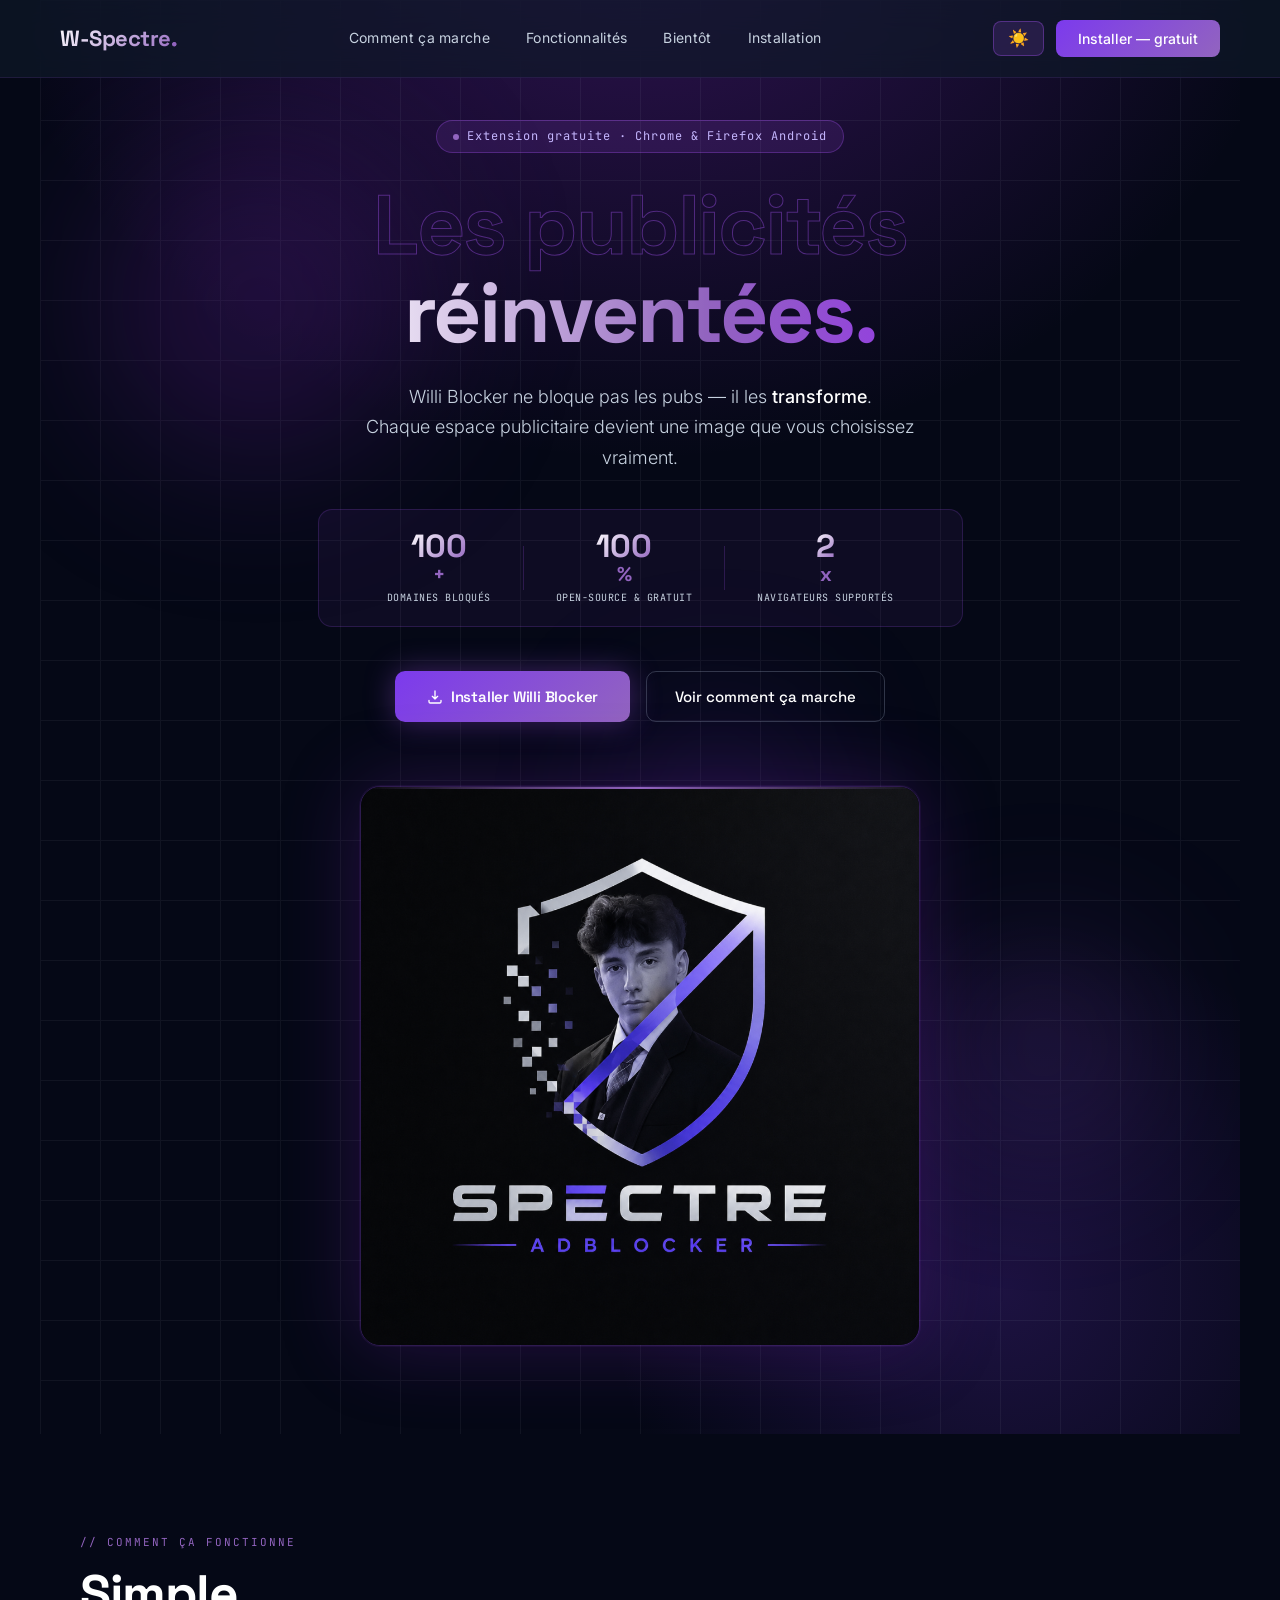
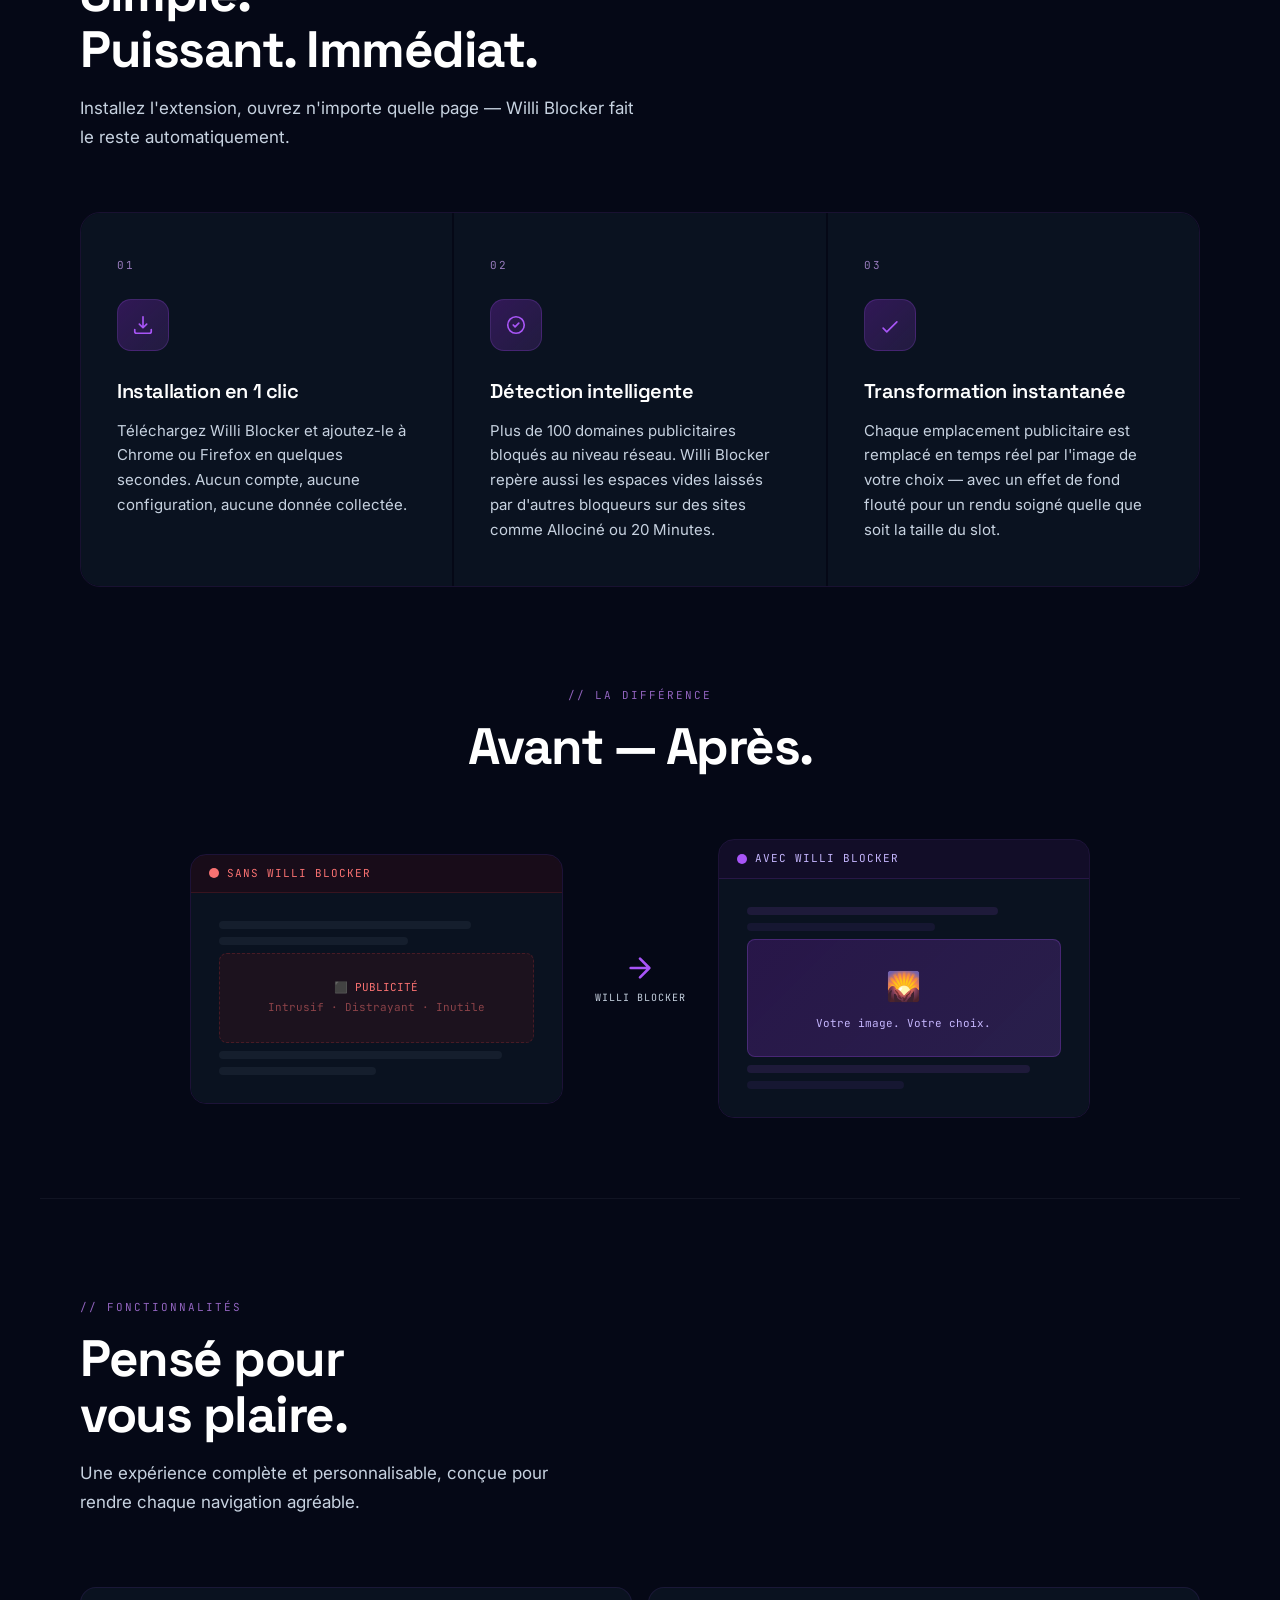
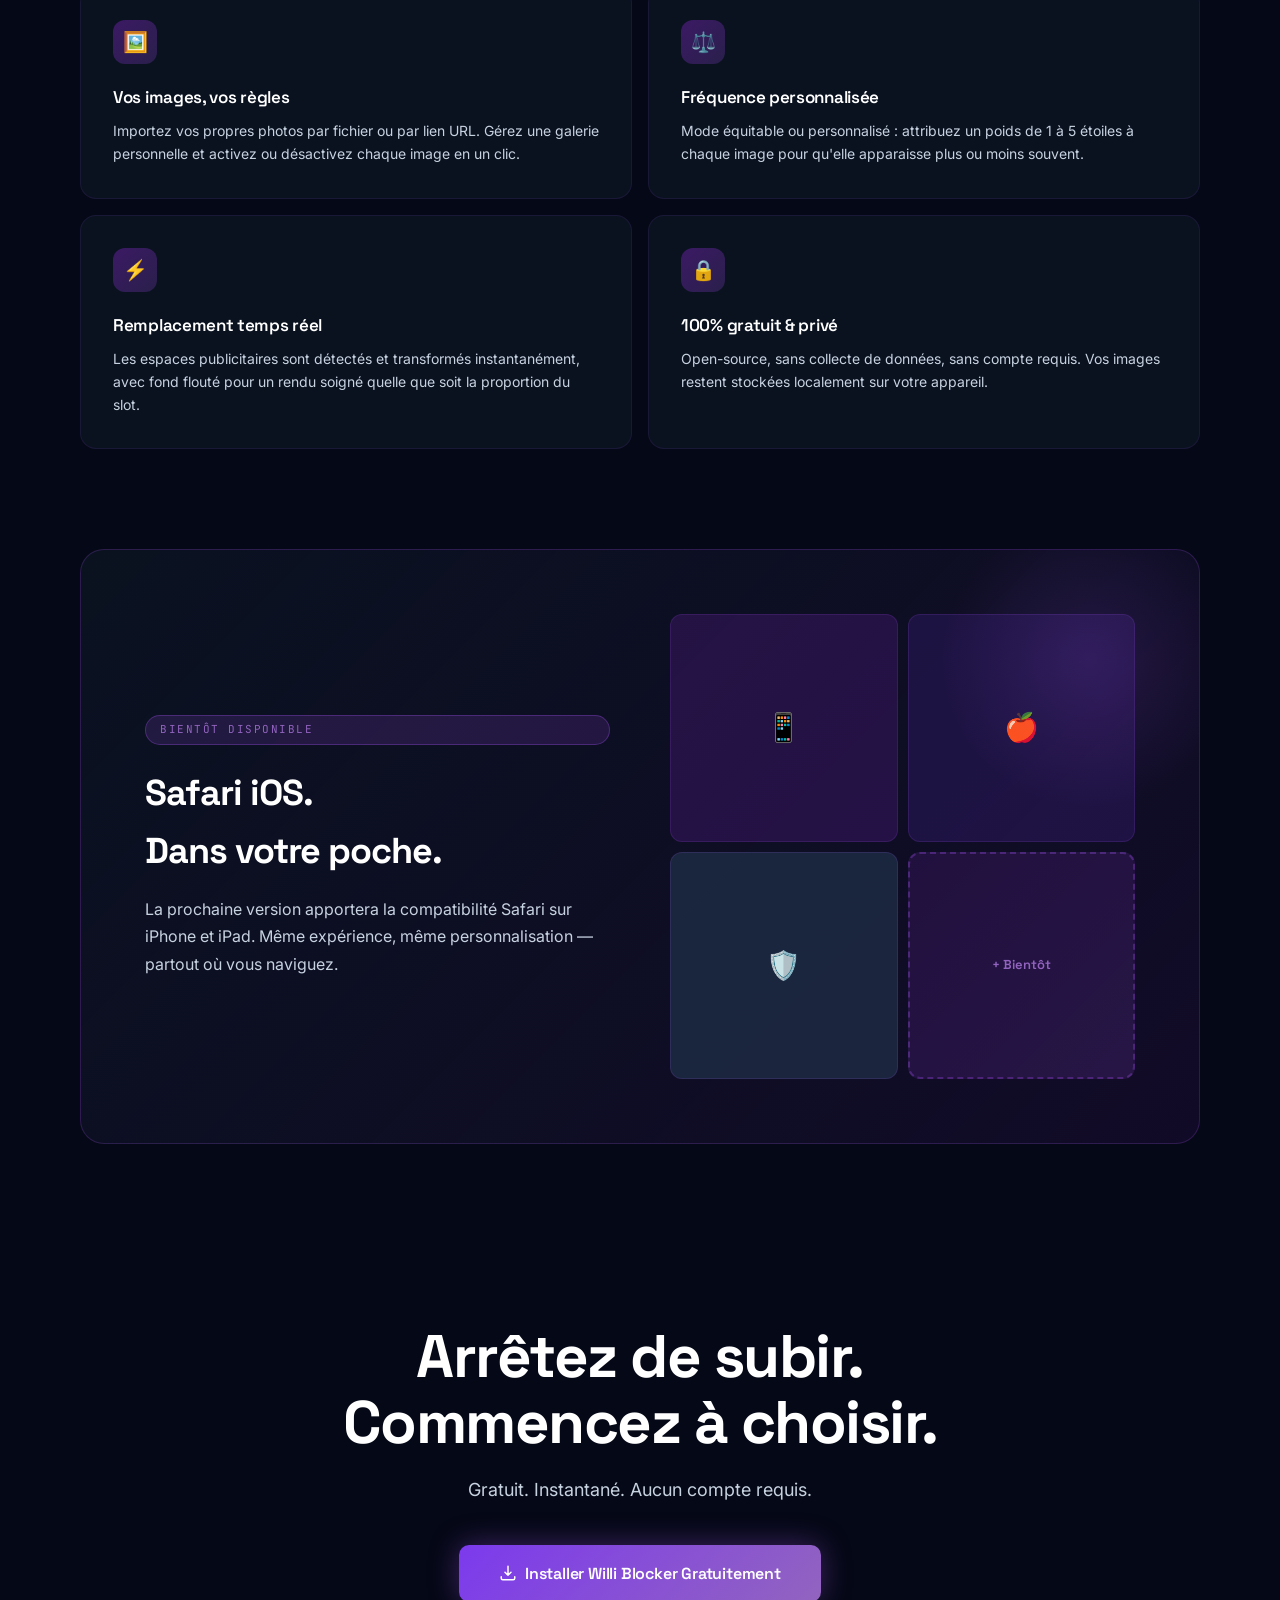
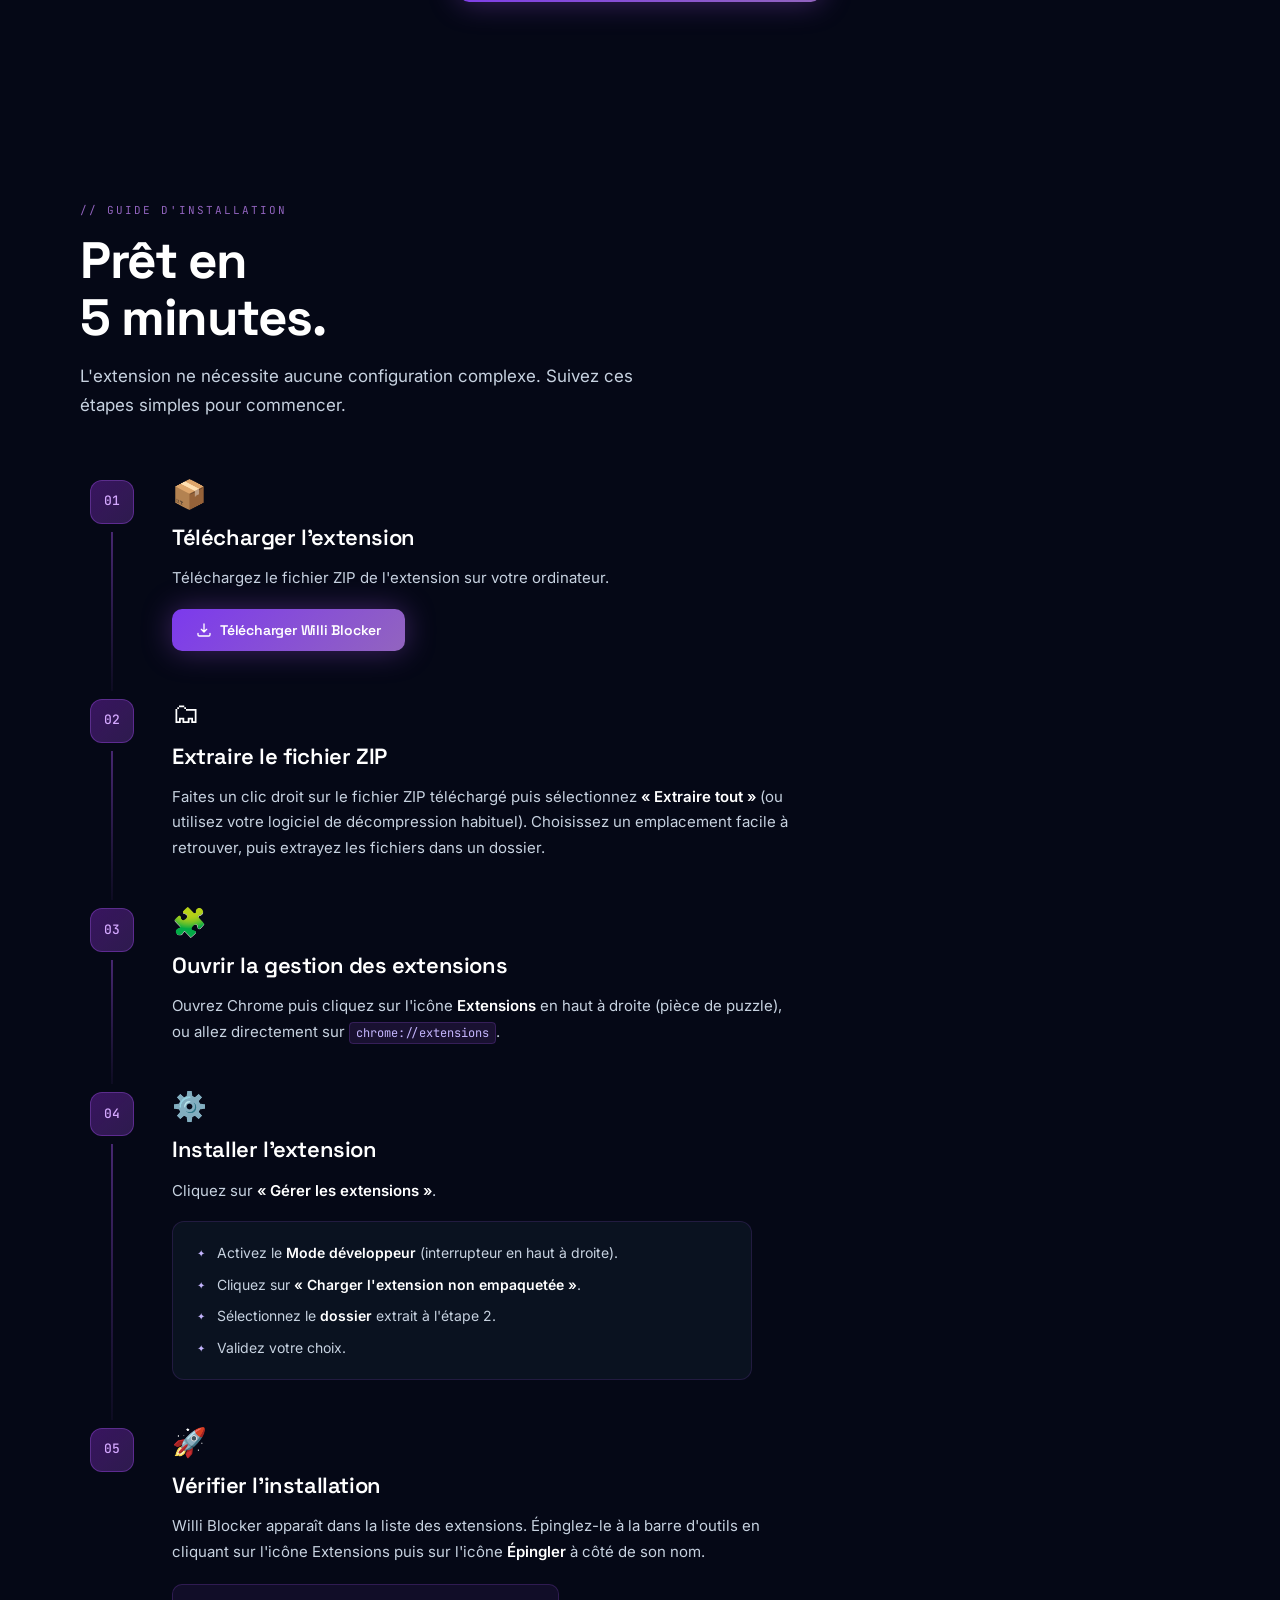
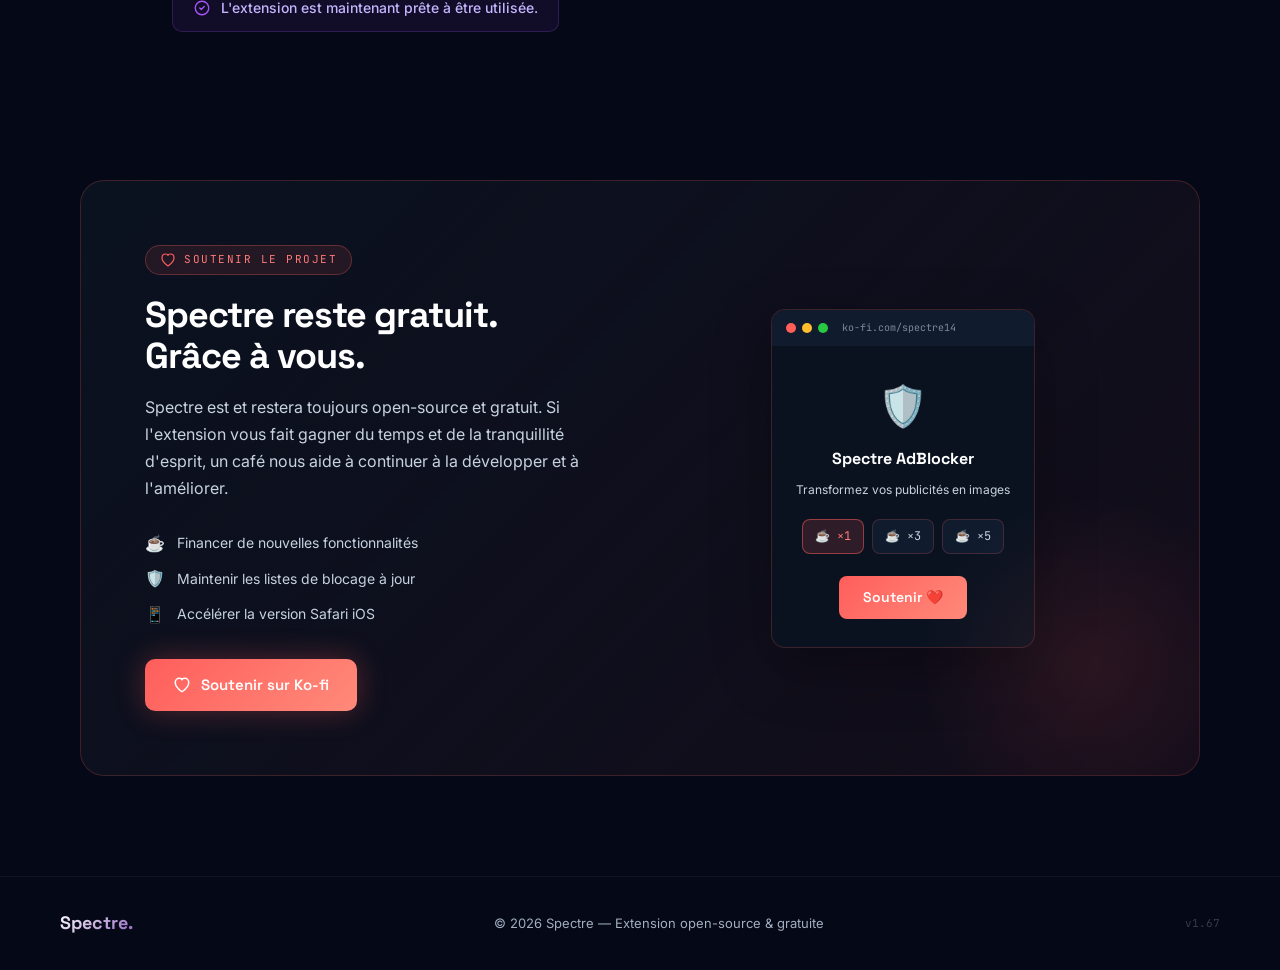
==== commit 7d3482f3: "Add files via upload" ====
--- a/Site Ad Block/index.html
+++ b/Site Ad Block/index.html
@@ -3,10 +3,10 @@
 <head>
   <meta charset="UTF-8" />
   <meta name="viewport" content="width=device-width, initial-scale=1.0" />
-  <title>Spectre — Transformez vos publicités</title>
-  <meta name="description" content="Spectre ne bloque pas les pubs — il les transforme. Chaque espace publicitaire devient une image que vous avez vraiment envie de voir." />
+  <title>Willi Blocker — Transformez vos publicités</title>
+  <meta name="description" content="Willi Blocker ne bloque pas les pubs — il les transforme. Chaque espace publicitaire devient une image que vous avez vraiment envie de voir." />
   <link href="https://fonts.googleapis.com/css2?family=Space+Grotesk:wght@300;400;500;600;700&family=Inter:wght@300;400;500&family=JetBrains+Mono:wght@400;500&display=swap" rel="stylesheet" />
-  <link rel="icon" href="logo_adblock.png">
+  <link rel="icon" href="logo_adblock.png" />
   <link rel="stylesheet" href="style.css" />
 </head>
 <body>
@@ -22,7 +22,7 @@
     </div>
     <div class="nav-right">
       <button id="themeBtn" title="Changer de thème" aria-label="Basculer le thème clair/sombre">☀️</button>
-      <button class="nav-cta" onclick="window.open('https://raw.githubusercontent.com/nathanboyer101/Spectre/main/Site%20Ad%20Block/ZIPs/Chrome Ad Block.zip','_blank')">Installer — gratuit</button>
+      <button class="nav-cta" onclick="window.open('https://raw.githubusercontent.com/nathanboyer101/Spectre/main/Site%20Ad%20Block/ZIPs/Chrome%20Ad%20Block.zip','_blank')">Installer — gratuit</button>
     </div>
   </nav>
 
@@ -46,12 +46,12 @@
       </h1>
 
       <p class="hero-sub">
-        Spectre ne bloque pas les pubs&nbsp;&mdash;&nbsp;il les <strong>transforme</strong>.<br/>
+        Willi Blocker ne bloque pas les pubs&nbsp;&mdash;&nbsp;il les <strong>transforme</strong>.<br/>
         Chaque espace publicitaire devient une image que vous choisissez vraiment.
       </p>
 
       <!-- STATS ROW -->
-      <div class="hero-stats">
+      <div class="hero-stats" id="hero-stats">
         <div class="stat-item">
           <span class="stat-num" data-target="100">0</span><span class="stat-unit">+</span>
           <span class="stat-label">domaines bloqués</span>
@@ -69,16 +69,16 @@
       </div>
 
       <div class="hero-actions">
-        <button class="btn-primary" onclick="window.open('https://raw.githubusercontent.com/nathanboyer101/Spectre/main/Site%20Ad%20Block/ZIPs/Chrome Ad Block.zip','_blank')">
+        <button class="btn-primary" onclick="window.open('https://raw.githubusercontent.com/nathanboyer101/Spectre/main/Site%20Ad%20Block/ZIPs/Chrome%20Ad%20Block.zip','_blank')">
           <svg width="16" height="16" fill="none" viewBox="0 0 24 24" aria-hidden="true"><path d="M12 3v12M8 11l4 4 4-4M3 17v2a2 2 0 002 2h14a2 2 0 002-2v-2" stroke="currentColor" stroke-width="2" stroke-linecap="round" stroke-linejoin="round"/></svg>
           Installer Willi Blocker
         </button>
         <a href="#how"><button class="btn-ghost">Voir comment ça marche</button></a>
       </div>
 
-      <div class="hero-visual" aria-label="Logo Spectre AdBlocker">
+      <div class="hero-visual" aria-label="Logo Willi Blocker">
         <div class="scan-line" aria-hidden="true"></div>
-        <img src="logo_adblock.png" alt="Logo Spectre AdBlocker : buste de William derrière un bouclier transparent avec l'inscription Spectre ADBLOCKER" style="width:100%;display:block;border-radius:18px;" />
+        <img src="logo_adblock.png" alt="Logo Willi Blocker : buste de William derrière un bouclier transparent avec l'inscription Spectre ADBLOCKER" style="width:100%;display:block;border-radius:18px;" />
       </div>
     </div>
   </section>
@@ -88,7 +88,7 @@
     <div class="reveal">
       <div class="section-label">// Comment ça fonctionne</div>
       <h2 class="section-title">Simple.<br/>Puissant. Immédiat.</h2>
-      <p class="section-sub">Installez l'extension, ouvrez n'importe quelle page — Spectre fait le reste automatiquement.</p>
+      <p class="section-sub">Installez l'extension, ouvrez n'importe quelle page — Willi Blocker fait le reste automatiquement.</p>
     </div>
 
     <div class="steps-row reveal">
@@ -98,7 +98,7 @@
           <svg width="22" height="22" fill="none" viewBox="0 0 24 24"><path d="M12 3v12M8 11l4 4 4-4M3 17v2a2 2 0 002 2h14a2 2 0 002-2v-2" stroke="#A855F7" stroke-width="1.8" stroke-linecap="round" stroke-linejoin="round"/></svg>
         </div>
         <h3>Installation en 1 clic</h3>
-        <p>Téléchargez Spectre et ajoutez-le à Chrome ou Firefox en quelques secondes. Aucun compte, aucune configuration, aucune donnée collectée.</p>
+        <p>Téléchargez Willi Blocker et ajoutez-le à Chrome ou Firefox en quelques secondes. Aucun compte, aucune configuration, aucune donnée collectée.</p>
       </div>
       <div class="step">
         <div class="step-num" aria-hidden="true">02</div>
@@ -106,7 +106,7 @@
           <svg width="22" height="22" fill="none" viewBox="0 0 24 24"><path d="M9 12l2 2 4-4M21 12a9 9 0 11-18 0 9 9 0 0118 0z" stroke="#A855F7" stroke-width="1.8" stroke-linecap="round" stroke-linejoin="round"/></svg>
         </div>
         <h3>Détection intelligente</h3>
-        <p>Plus de 100 domaines publicitaires bloqués au niveau réseau. Spectre repère aussi les espaces vides laissés par d'autres bloqueurs sur des sites comme Allociné ou 20 Minutes.</p>
+        <p>Plus de 100 domaines publicitaires bloqués au niveau réseau. Willi Blocker repère aussi les espaces vides laissés par d'autres bloqueurs sur des sites comme Allociné ou 20 Minutes.</p>
       </div>
       <div class="step">
         <div class="step-num" aria-hidden="true">03</div>
@@ -130,7 +130,7 @@
       <div class="demo-card">
         <div class="demo-label bad">
           <svg width="10" height="10" viewBox="0 0 10 10" aria-hidden="true"><circle cx="5" cy="5" r="5" fill="#F87171"/></svg>
-          SANS SPECTRE
+          SANS WILLI BLOCKER
         </div>
         <div class="demo-body-bad">
           <div class="page-line" style="width:80%"></div>
@@ -145,13 +145,13 @@
 
       <div class="arrow-transform" aria-hidden="true">
         <svg width="32" height="32" fill="none" viewBox="0 0 24 24"><path d="M5 12h14M12 5l7 7-7 7" stroke="#A855F7" stroke-width="2" stroke-linecap="round" stroke-linejoin="round"/></svg>
-        <span class="arrow-label">SPECTRE</span>
+        <span class="arrow-label">WILLI BLOCKER</span>
       </div>
 
       <div class="demo-card">
         <div class="demo-label good">
           <svg width="10" height="10" viewBox="0 0 10 10" aria-hidden="true"><circle cx="5" cy="5" r="5" fill="#A855F7"/></svg>
-          AVEC SPECTRE
+          AVEC WILLI BLOCKER
         </div>
         <div class="demo-body-good">
           <div class="page-line" style="width:80%;background:rgba(168,85,247,.12)"></div>
@@ -222,20 +222,21 @@
   <div id="cta-final" class="reveal">
     <h2>Arrêtez de subir.<br/>Commencez à choisir.</h2>
     <p>Gratuit. Instantané. Aucun compte requis.</p>
-    <button class="btn-primary btn-large" onclick="window.open('https://raw.githubusercontent.com/nathanboyer101/Spectre/main/Site%20Ad%20Block/ZIPs/Chrome Ad Block.zip','_blank')">
+    <button class="btn-primary btn-large" onclick="window.open('https://raw.githubusercontent.com/nathanboyer101/Spectre/main/Site%20Ad%20Block/ZIPs/Chrome%20Ad%20Block.zip','_blank')">
       <svg width="18" height="18" fill="none" viewBox="0 0 24 24" aria-hidden="true"><path d="M12 3v12M8 11l4 4 4-4M3 17v2a2 2 0 002 2h14a2 2 0 002-2v-2" stroke="currentColor" stroke-width="2" stroke-linecap="round" stroke-linejoin="round"/></svg>
       Installer Willi Blocker Gratuitement
     </button>
   </div>
 
-  <section id="installation" style="max-width:1200px;margin:0 auto;padding:100px 40px;">
+  <!-- INSTALLATION -->
+  <section id="installation">
     <div class="reveal">
       <div class="section-label">// Guide d'installation</div>
       <h2 class="section-title">Prêt en<br/>5 minutes.</h2>
       <p class="section-sub">L'extension ne nécessite aucune configuration complexe. Suivez ces étapes simples pour commencer.</p>
     </div>
 
-    <div class="install-steps reveal" style="margin-top:60px;display:flex;flex-direction:column;gap:0;">
+    <div class="install-steps reveal">
 
       <div class="install-step">
         <div class="install-marker">
@@ -246,8 +247,8 @@
           <div class="install-icon">📦</div>
           <h3>Télécharger l'extension</h3>
           <p>Téléchargez le fichier ZIP de l'extension sur votre ordinateur.</p>
-          <button class="btn-primary" style="margin-top:18px;font-size:14px;padding:12px 24px;display:inline-flex;align-items:center;gap:8px;" onclick="window.open('https://raw.githubusercontent.com/nathanboyer101/Spectre/main/Site%20Ad%20Block/ZIPs/Chrome Ad Block.zip','_blank')">
-            <svg width="16" aria-label="Icône de téléchargement" height="16" fill="none" viewBox="0 0 24 24"><path d="M12 3v12M8 11l4 4 4-4M3 17v2a2 2 0 002 2h14a2 2 0 002-2v-2" stroke="#fff" stroke-width="2" stroke-linecap="round" stroke-linejoin="round"/></svg>
+          <button class="btn-primary" style="margin-top:18px;font-size:14px;padding:12px 24px;" onclick="window.open('https://raw.githubusercontent.com/nathanboyer101/Spectre/main/Site%20Ad%20Block/ZIPs/Chrome%20Ad%20Block.zip','_blank')">
+            <svg width="16" height="16" fill="none" viewBox="0 0 24 24" aria-hidden="true"><path d="M12 3v12M8 11l4 4 4-4M3 17v2a2 2 0 002 2h14a2 2 0 002-2v-2" stroke="#fff" stroke-width="2" stroke-linecap="round" stroke-linejoin="round"/></svg>
             Télécharger Willi Blocker
           </button>
         </div>
@@ -273,7 +274,7 @@
         <div class="install-content">
           <div class="install-icon">🧩</div>
           <h3>Ouvrir la gestion des extensions</h3>
-          <p>Ouvrez votre navigateur puis cliquez sur l'icône <strong>Extensions</strong> située en haut à droite de la fenêtre (généralement représentée par une pièce de puzzle).</p>
+          <p>Ouvrez Chrome puis cliquez sur l'icône <strong>Extensions</strong> en haut à droite (pièce de puzzle), ou allez directement sur <code>chrome://extensions</code>.</p>
         </div>
       </div>
 
@@ -285,11 +286,11 @@
         <div class="install-content">
           <div class="install-icon">⚙️</div>
           <h3>Installer l'extension</h3>
-          <p>Cliquez sur <strong>« Gérer les extensions »</strong> ou <strong>« Gestion des extensions »</strong>.</p>
+          <p>Cliquez sur <strong>« Gérer les extensions »</strong>.</p>
           <div class="install-checklist">
             <div class="install-check">
               <span class="check-icon">✦</span>
-              <span>Activez le <strong>Mode développeur</strong> si nécessaire.</span>
+              <span>Activez le <strong>Mode développeur</strong> (interrupteur en haut à droite).</span>
             </div>
             <div class="install-check">
               <span class="check-icon">✦</span>
@@ -297,7 +298,7 @@
             </div>
             <div class="install-check">
               <span class="check-icon">✦</span>
-              <span>Sélectionnez le <strong>dossier</strong> que vous avez extrait à l'étape 2.</span>
+              <span>Sélectionnez le <strong>dossier</strong> extrait à l'étape 2.</span>
             </div>
             <div class="install-check">
               <span class="check-icon">✦</span>
@@ -307,17 +308,17 @@
         </div>
       </div>
 
-      <div class="install-step" style="--line-opacity:0;">
+      <div class="install-step install-step-last">
         <div class="install-marker">
           <div class="install-num">05</div>
-          <div class="install-line" style="opacity:0;"></div>
+          <div class="install-line install-line-hidden"></div>
         </div>
         <div class="install-content">
           <div class="install-icon">🚀</div>
           <h3>Vérifier l'installation</h3>
-          <p>L'extension apparaît désormais dans la liste des extensions installées. Vous pouvez l'<strong>épingler à la barre d'outils</strong> en cliquant sur l'icône Extensions, puis sur l'icône Épingler à côté du nom de l'extension.</p>
+          <p>Willi Blocker apparaît dans la liste des extensions. Épinglez-le à la barre d'outils en cliquant sur l'icône Extensions puis sur l'icône <strong>Épingler</strong> à côté de son nom.</p>
           <div class="install-success">
-            <svg width="18" height="18" aria-label="Icône "Check"" fill="none" viewBox="0 0 24 24"><path d="M9 12l2 2 4-4M21 12a9 9 0 11-18 0 9 9 0 0118 0z" stroke="#A855F7" stroke-width="1.8" stroke-linecap="round" stroke-linejoin="round"/></svg>
+            <svg width="18" height="18" fill="none" viewBox="0 0 24 24" aria-hidden="true"><path d="M9 12l2 2 4-4M21 12a9 9 0 11-18 0 9 9 0 0118 0z" stroke="#A855F7" stroke-width="1.8" stroke-linecap="round" stroke-linejoin="round"/></svg>
             L'extension est maintenant prête à être utilisée.
           </div>
         </div>
@@ -331,7 +332,7 @@
     <div class="support-card reveal">
       <div class="support-left">
         <div class="support-kofi-badge">
-          <svg width="22" height="22" fill="none" viewBox="0 0 24 24" aria-hidden="true"><path d="M12 21C12 21 3 14.5 3 8.5C3 5.42 5.42 3 8.5 3C10.24 3 11.79 3.85 12 5C12.21 3.85 13.76 3 15.5 3C18.58 3 21 5.42 21 8.5C21 14.5 12 21 12 21Z" stroke="#FF5E5B" stroke-width="1.8" stroke-linejoin="round"/></svg>
+          <svg width="16" height="16" fill="none" viewBox="0 0 24 24" aria-hidden="true"><path d="M12 21C12 21 3 14.5 3 8.5C3 5.42 5.42 3 8.5 3C10.24 3 11.79 3.85 12 5C12.21 3.85 13.76 3 15.5 3C18.58 3 21 5.42 21 8.5C21 14.5 12 21 12 21Z" stroke="#FF5E5B" stroke-width="1.8" stroke-linejoin="round"/></svg>
           SOUTENIR LE PROJET
         </div>
         <h2>Spectre reste gratuit.<br/>Grâce à vous.</h2>
@@ -351,7 +352,7 @@
           </div>
         </div>
         <a href="https://ko-fi.com/spectre14" target="_blank" rel="noopener noreferrer" class="kofi-btn">
-          <svg width="20" height="20" fill="none" viewBox="0 0 24 24" aria-hidden="true"><path d="M12 21C12 21 3 14.5 3 8.5C3 5.42 5.42 3 8.5 3C10.24 3 11.79 3.85 12 5C12.21 3.85 13.76 3 15.5 3C18.58 3 21 5.42 21 8.5C21 14.5 12 21 12 21Z" stroke="currentColor" stroke-width="2" stroke-linejoin="round"/></svg>
+          <svg width="18" height="18" fill="none" viewBox="0 0 24 24" aria-hidden="true"><path d="M12 21C12 21 3 14.5 3 8.5C3 5.42 5.42 3 8.5 3C10.24 3 11.79 3.85 12 5C12.21 3.85 13.76 3 15.5 3C18.58 3 21 5.42 21 8.5C21 14.5 12 21 12 21Z" stroke="currentColor" stroke-width="2" stroke-linejoin="round"/></svg>
           Soutenir sur Ko-fi
         </a>
       </div>
@@ -368,11 +369,11 @@
             <div class="kofi-name">Spectre AdBlocker</div>
             <div class="kofi-desc">Transformez vos publicités en images</div>
             <div class="kofi-amounts">
-              <div class="kofi-amount active">☕ ×1</div>
-              <div class="kofi-amount">☕ ×3</div>
-              <div class="kofi-amount">☕ ×5</div>
-            </div>
-            <div class="kofi-support-btn">Soutenir ❤️</div>
+              <div class="kofi-amount active" data-amount="1">☕ ×1</div>
+              <div class="kofi-amount" data-amount="3">☕ ×3</div>
+              <div class="kofi-amount" data-amount="5">☕ ×5</div>
+            </div>
+            <a href="https://ko-fi.com/spectre14" target="_blank" rel="noopener noreferrer" class="kofi-support-btn">Soutenir ❤️</a>
           </div>
         </div>
       </div>
@@ -385,6 +386,7 @@
     <p>© 2026 Spectre — Extension open-source &amp; gratuite</p>
     <p class="footer-version">v1.67</p>
   </footer>
+
   <script src="script.js"></script>
 </body>
 </html>
--- a/Site Ad Block/style.css
+++ b/Site Ad Block/style.css
@@ -825,9 +825,76 @@
 body.light-mode .kofi-name       { color: #1E1B4B; }
 body.light-mode .kofi-amount     { background: #F1F5F9; }
 
-/* Responsive */
+/* Ko-fi support-right column */
+.support-right {
+  display: flex;
+  align-items: center;
+  justify-content: center;
+}
+
+/* kofi-support-btn is an <a> tag — reset + style */
+a.kofi-support-btn {
+  display: block;
+  text-decoration: none;
+  text-align: center;
+  background: linear-gradient(135deg, #FF5E5B, #FF8A7A);
+  color: #fff; border-radius: 8px;
+  padding: 10px 24px; font-size: 14px; font-weight: 600;
+  font-family: 'Space Grotesk', sans-serif;
+  margin-top: 6px; cursor: pointer;
+  transition: opacity .2s;
+}
+a.kofi-support-btn:hover { opacity: .88; }
+
+/* Ko-fi amounts interactive */
+.kofi-amount { cursor: pointer; }
+.kofi-amount:hover {
+  background: rgba(255,94,91,.1);
+  border-color: rgba(255,94,91,.4);
+  color: #FF7B78;
+}
+
+/* installation section */
+#installation {
+  max-width: 1200px; margin: 0 auto; padding: 100px 40px;
+}
+.install-steps {
+  margin-top: 60px;
+  display: flex; flex-direction: column; gap: 0;
+}
+.install-line-hidden { opacity: 0; }
+
+/* upcoming-text left column */
+.upcoming-text { display: flex; flex-direction: column; }
+
+/* Nav active link */
+.nav-links a.nav-active { color: var(--snow); }
+body.light-mode .nav-links a.nav-active { color: #1E1B4B; }
+
+/* code inline */
+code {
+  font-family: 'JetBrains Mono', monospace;
+  font-size: 12px;
+  background: rgba(168,85,247,.12);
+  border: 1px solid rgba(168,85,247,.2);
+  border-radius: 4px;
+  padding: 2px 6px;
+  color: #C4B5FD;
+}
+body.light-mode code {
+  background: rgba(109,40,217,.08);
+  border-color: rgba(109,40,217,.2);
+  color: #6D28D9;
+}
+
+/* Ko-fi support responsive */
 @media (max-width: 900px) {
   #support { padding: 0 24px 80px; }
   .support-card { grid-template-columns: 1fr; padding: 40px 28px; gap: 40px; }
   .support-left h2 { font-size: 28px; }
-}
+  #installation { padding: 70px 24px; }
+}
+
+/* light mode install section */
+body.light-mode #installation .section-title { color: #1E1B4B; }
+body.light-mode .install-success { background: rgba(109,40,217,.07); border-color: rgba(109,40,217,.2); color: #6D28D9; }
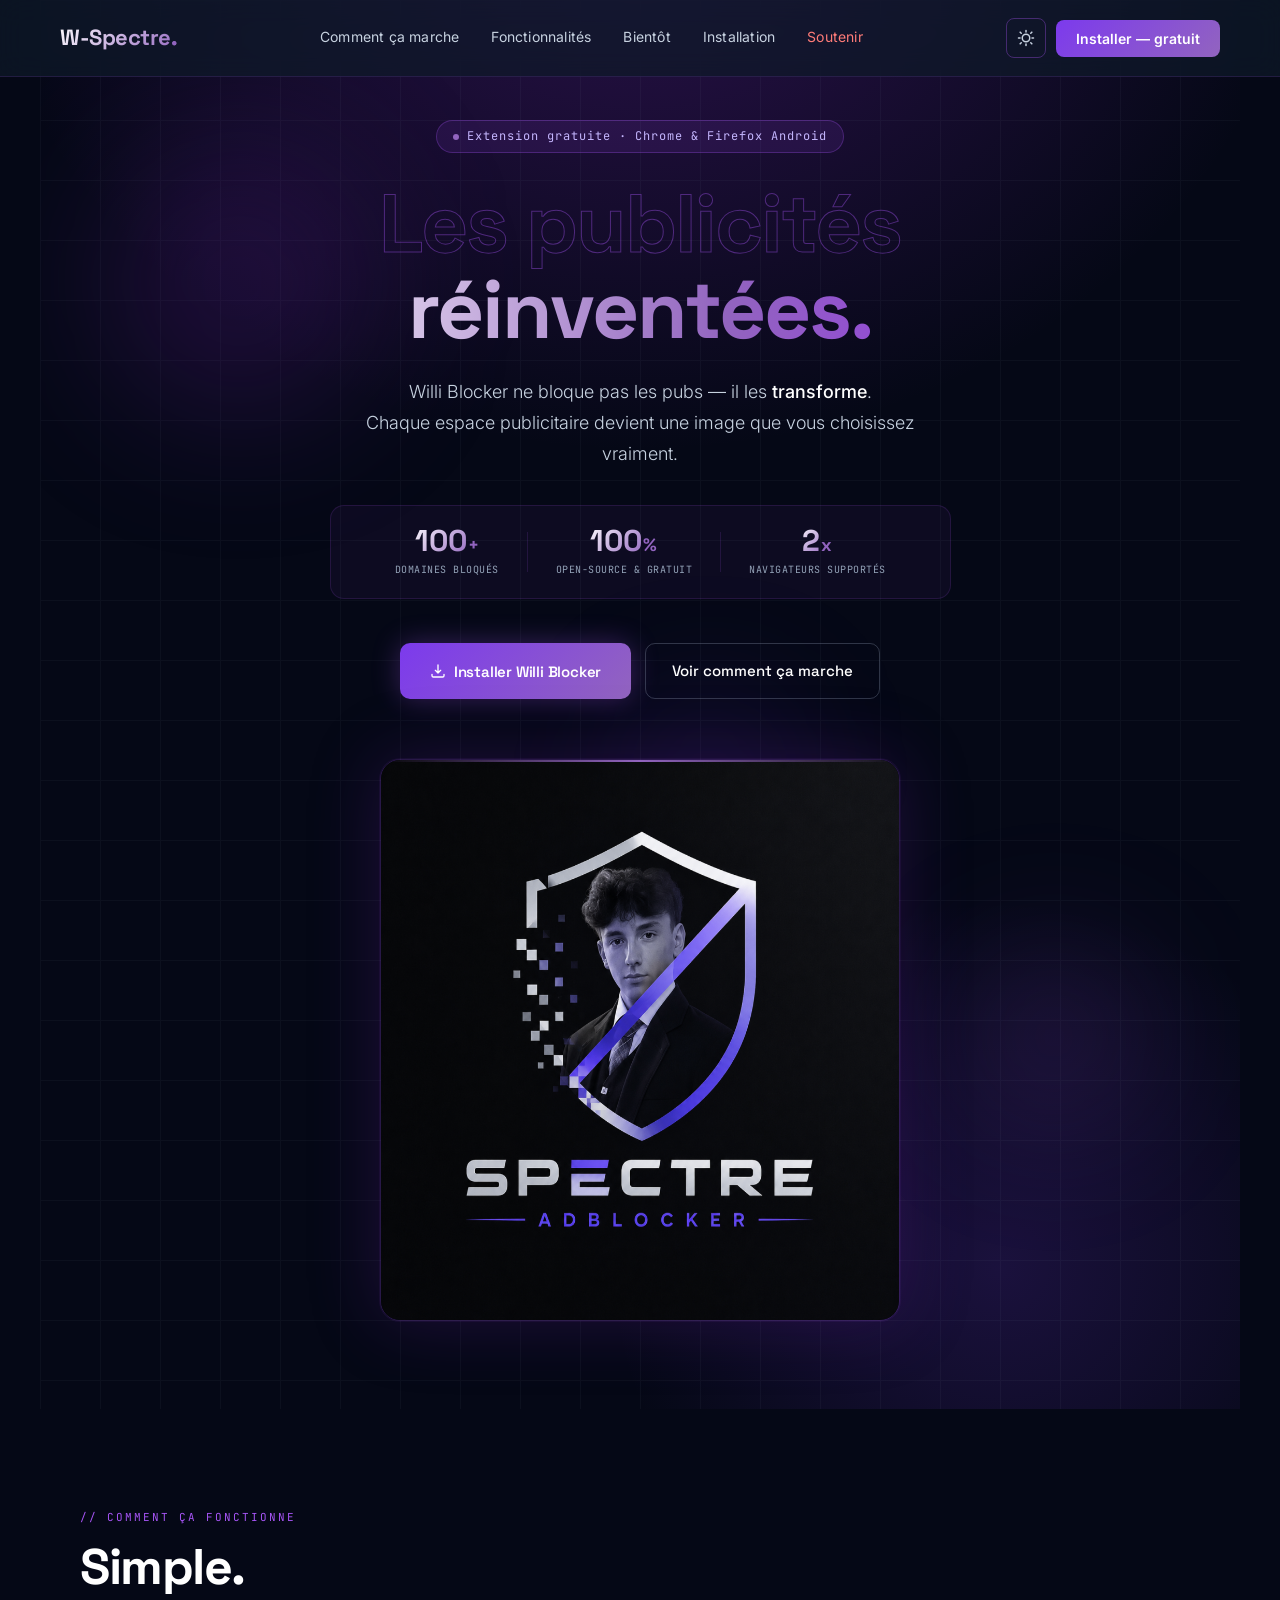
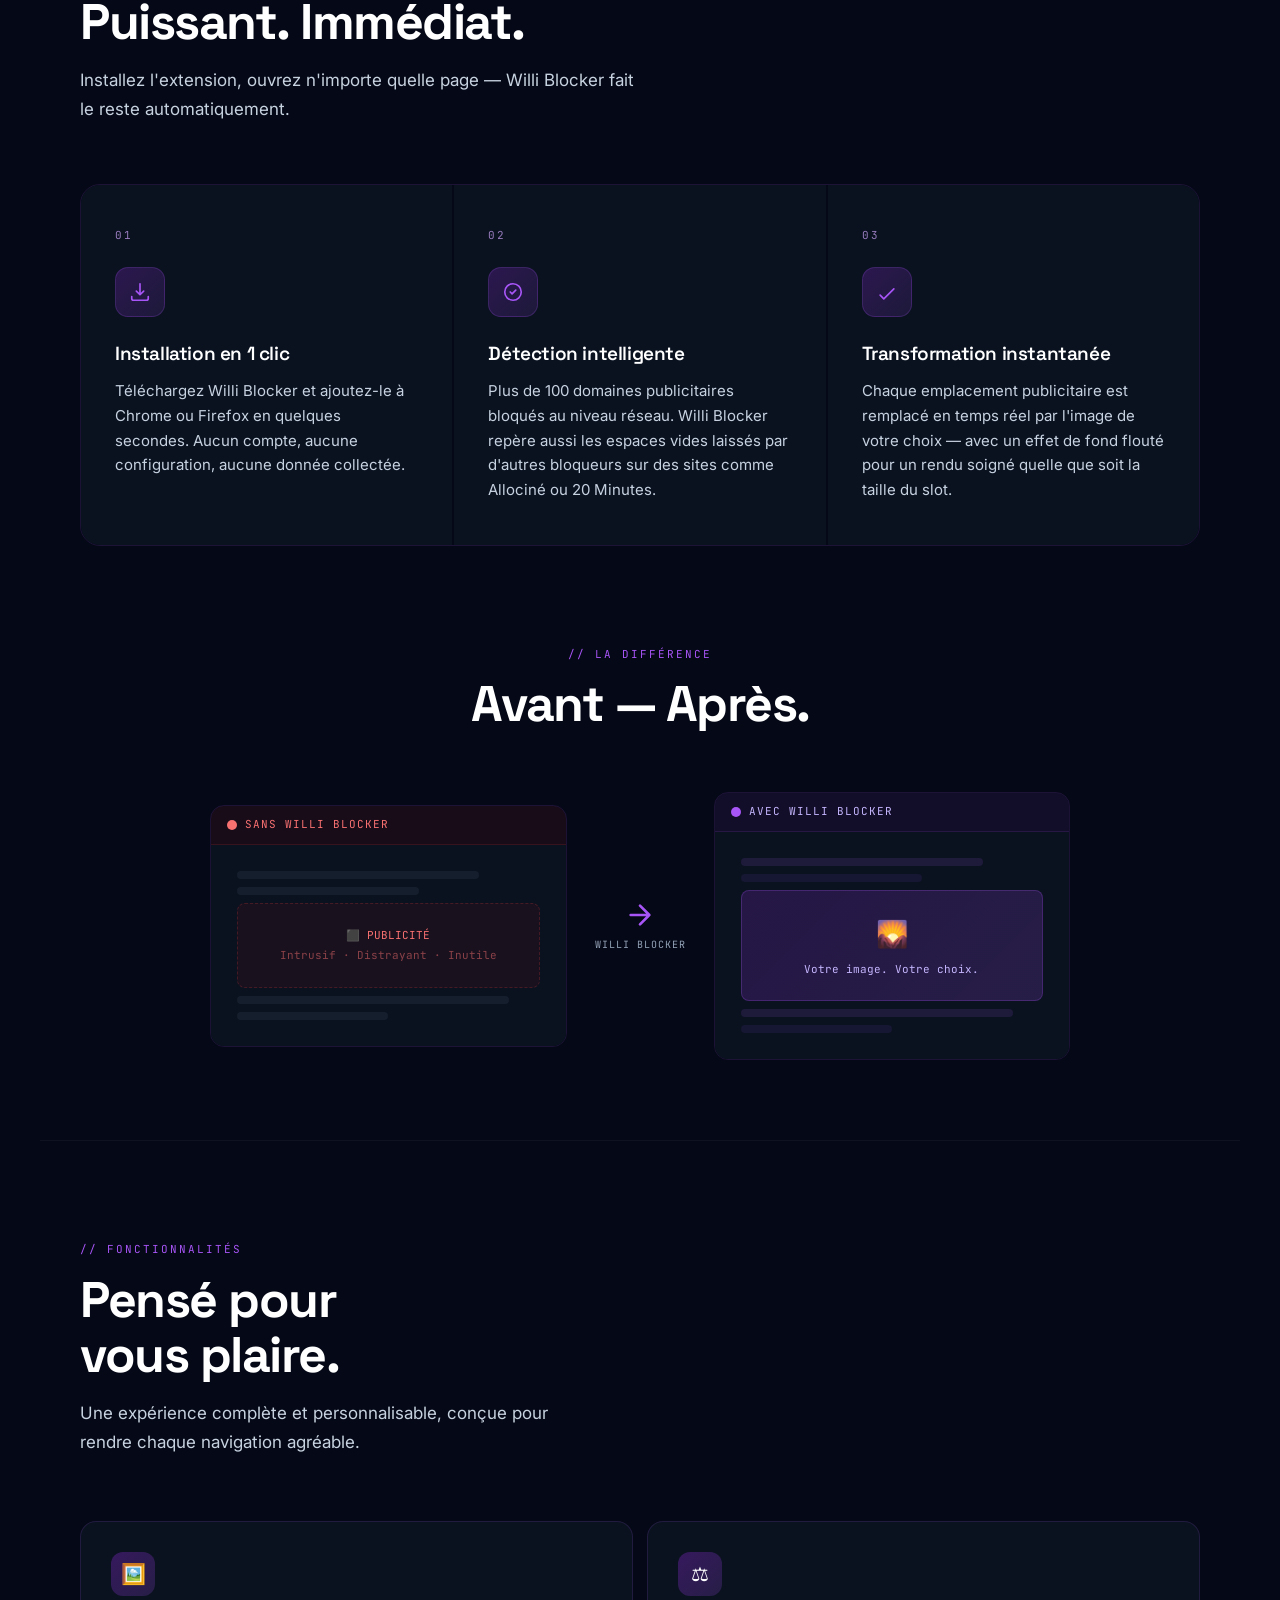
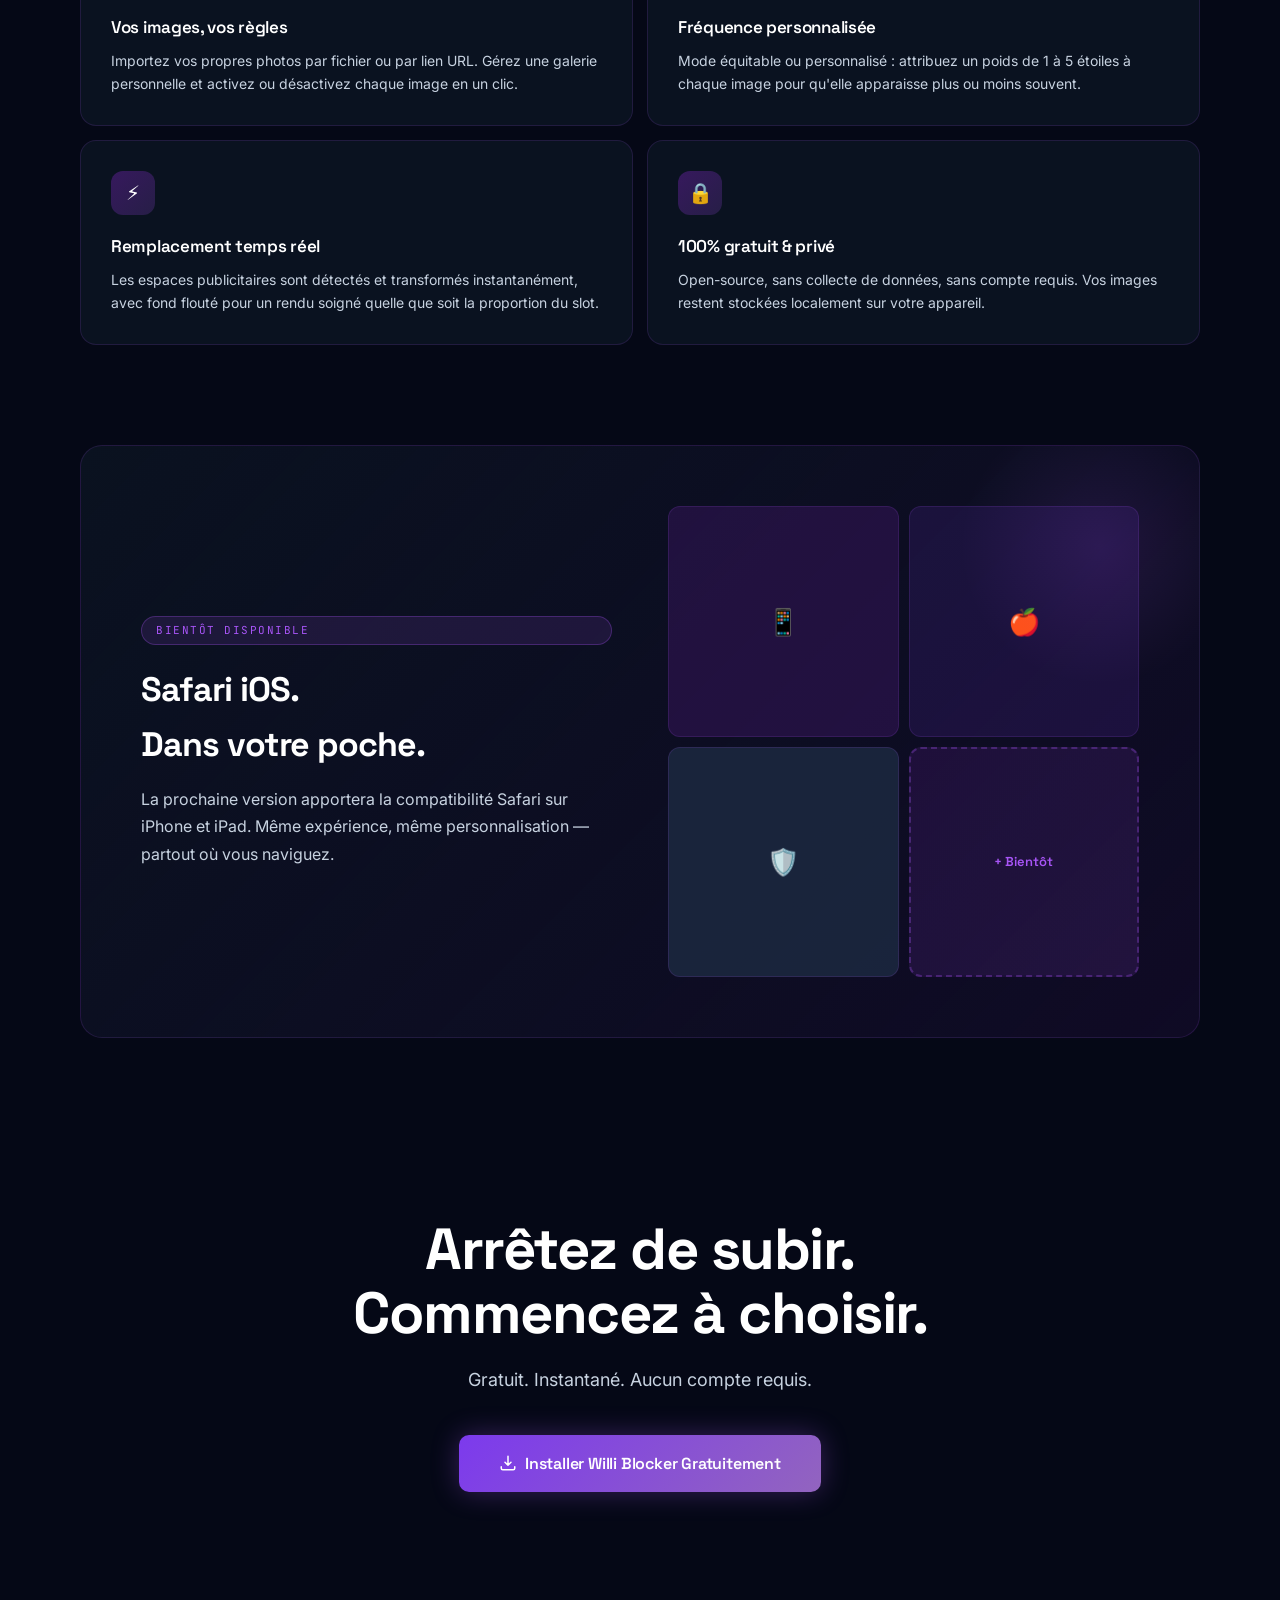
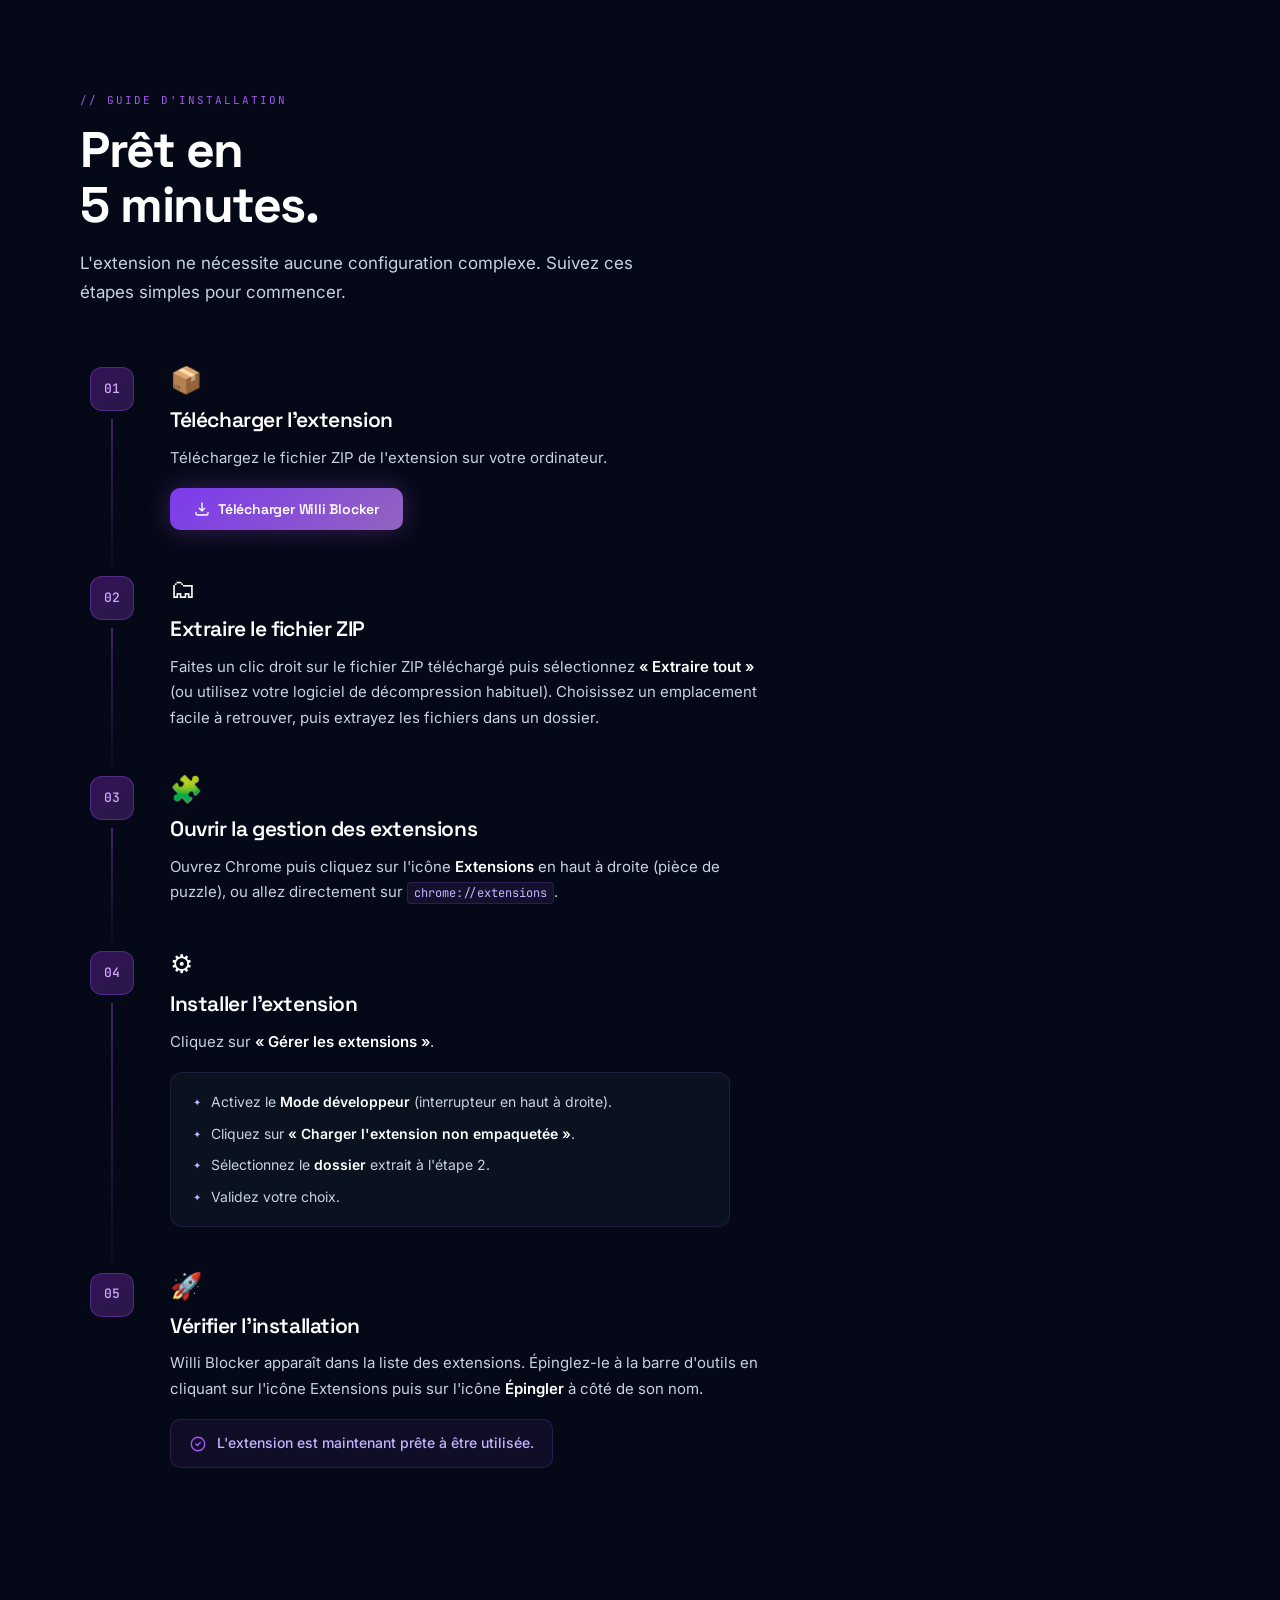
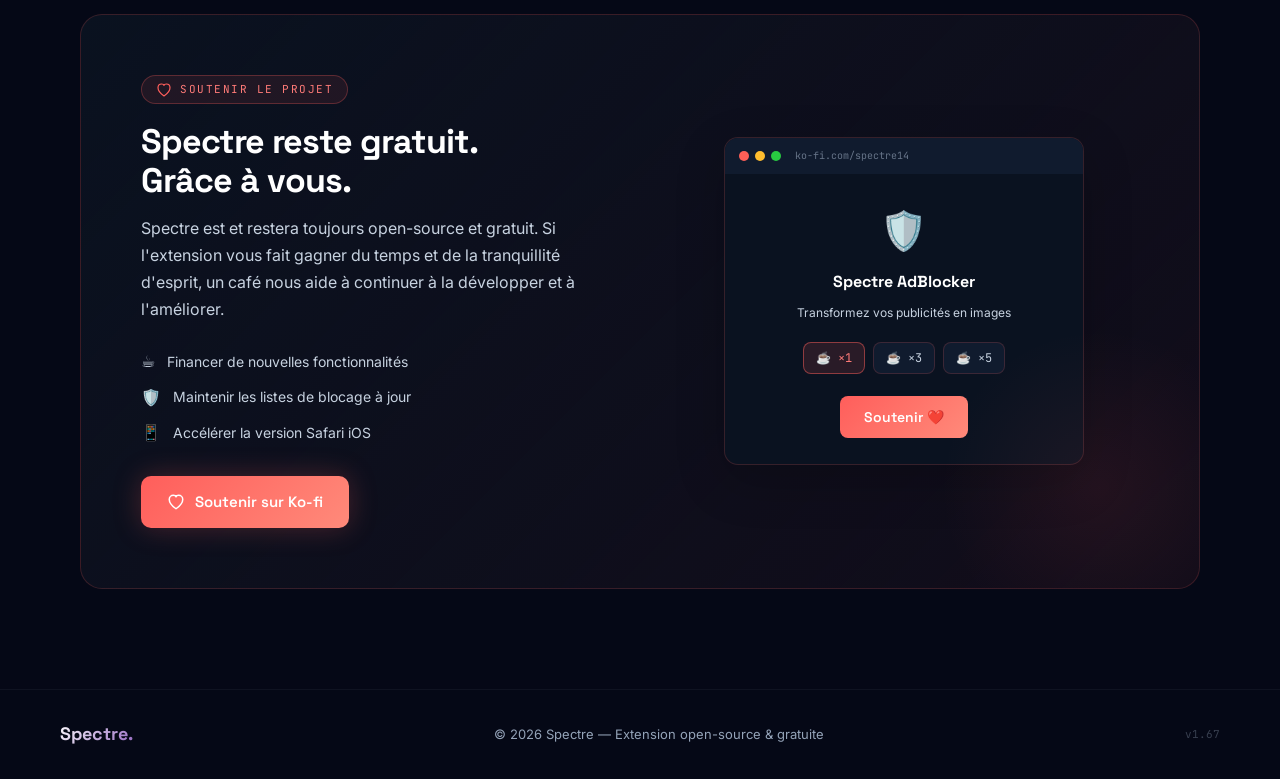
==== commit 8ce9e6b0: "Add files via upload" ====
--- a/Site Ad Block/index.html
+++ b/Site Ad Block/index.html
@@ -5,29 +5,49 @@
   <meta name="viewport" content="width=device-width, initial-scale=1.0" />
   <title>Willi Blocker — Transformez vos publicités</title>
   <meta name="description" content="Willi Blocker ne bloque pas les pubs — il les transforme. Chaque espace publicitaire devient une image que vous avez vraiment envie de voir." />
+
+  <!-- Preconnect pour les polices -->
+  <link rel="preconnect" href="https://fonts.googleapis.com" />
+  <link rel="preconnect" href="https://fonts.gstatic.com" crossorigin />
   <link href="https://fonts.googleapis.com/css2?family=Space+Grotesk:wght@300;400;500;600;700&family=Inter:wght@300;400;500&family=JetBrains+Mono:wght@400;500&display=swap" rel="stylesheet" />
+
   <link rel="icon" href="logo_adblock.png" />
   <link rel="stylesheet" href="style.css" />
+
+  <!-- Bloc de thème inline pour éviter le flash -->
+  <script>
+    (function(){
+      var t = localStorage.getItem('spectre-theme');
+      if(t === 'light') document.documentElement.setAttribute('data-theme','light');
+    })();
+  </script>
 </head>
 <body>
 
   <!-- NAV -->
-  <nav id="nav">
-    <div class="nav-logo">W-Spectre<span>.</span></div>
-    <div class="nav-links">
-      <a href="#how">Comment ça marche</a>
-      <a href="#features">Fonctionnalités</a>
-      <a href="#upcoming">Bientôt</a>
-      <a href="#installation">Installation</a>
+  <nav id="nav" role="navigation" aria-label="Navigation principale">
+    <a href="#hero" class="nav-logo" aria-label="Accueil W-Spectre">W-Spectre<span aria-hidden="true">.</span></a>
+    <button class="nav-burger" id="navBurger" aria-label="Ouvrir le menu de navigation" aria-expanded="false" aria-controls="navMenu">
+      <span></span><span></span><span></span>
+    </button>
+    <div class="nav-links" id="navMenu" role="list">
+      <a href="#how" role="listitem">Comment ça marche</a>
+      <a href="#features" role="listitem">Fonctionnalités</a>
+      <a href="#upcoming" role="listitem">Bientôt</a>
+      <a href="#installation" role="listitem">Installation</a>
+      <a href="#support" role="listitem" class="nav-link-support">Soutenir</a>
     </div>
     <div class="nav-right">
-      <button id="themeBtn" title="Changer de thème" aria-label="Basculer le thème clair/sombre">☀️</button>
-      <button class="nav-cta" onclick="window.open('https://raw.githubusercontent.com/nathanboyer101/Spectre/main/Site%20Ad%20Block/ZIPs/Chrome%20Ad%20Block.zip','_blank')">Installer — gratuit</button>
+      <button id="themeBtn" aria-label="Basculer le thème clair/sombre" aria-pressed="false">
+        <svg class="icon-sun" width="18" height="18" viewBox="0 0 24 24" fill="none" aria-hidden="true"><circle cx="12" cy="12" r="5" stroke="currentColor" stroke-width="2"/><path d="M12 2v2M12 20v2M4.22 4.22l1.42 1.42M18.36 18.36l1.42 1.42M2 12h2M20 12h2M4.22 19.78l1.42-1.42M18.36 5.64l1.42-1.42" stroke="currentColor" stroke-width="2" stroke-linecap="round"/></svg>
+        <svg class="icon-moon" width="18" height="18" viewBox="0 0 24 24" fill="none" aria-hidden="true"><path d="M21 12.79A9 9 0 1111.21 3 7 7 0 0021 12.79z" stroke="currentColor" stroke-width="2" stroke-linecap="round" stroke-linejoin="round"/></svg>
+      </button>
+      <button class="nav-cta" onclick="window.open('https://raw.githubusercontent.com/nathanboyer101/Spectre/main/Site%20Ad%20Block/ZIPs/Chrome%20Ad%20Block.zip','_blank')" aria-label="Installer Willi Blocker gratuitement">Installer — gratuit</button>
     </div>
   </nav>
 
   <!-- HERO -->
-  <section id="hero">
+  <section id="hero" aria-labelledby="hero-heading">
     <div class="hero-bg" aria-hidden="true"></div>
     <div class="hero-grid" aria-hidden="true"></div>
     <div class="orb orb-1" aria-hidden="true"></div>
@@ -35,12 +55,12 @@
     <div class="orb orb-3" aria-hidden="true"></div>
 
     <div class="hero-content">
-      <div class="hero-badge">
+      <div class="hero-badge" role="note">
         <span class="badge-dot" aria-hidden="true"></span>
         Extension gratuite &middot; Chrome &amp; Firefox Android
       </div>
 
-      <h1 class="hero-title">
+      <h1 class="hero-title" id="hero-heading">
         <span class="line-ghost">Les publicités</span>
         <span class="line-bright">réinventées.</span>
       </h1>
@@ -50,49 +70,48 @@
         Chaque espace publicitaire devient une image que vous choisissez vraiment.
       </p>
 
-      <!-- STATS ROW -->
-      <div class="hero-stats" id="hero-stats">
-        <div class="stat-item">
-          <span class="stat-num" data-target="100">0</span><span class="stat-unit">+</span>
-          <span class="stat-label">domaines bloqués</span>
+      <div class="hero-stats" id="hero-stats" role="list" aria-label="Statistiques clés">
+        <div class="stat-item" role="listitem">
+          <p class="stat-value"><span class="stat-num" data-target="100">0</span><span class="stat-unit" aria-hidden="true">+</span></p>
+          <p class="stat-label">domaines bloqués</p>
         </div>
         <div class="stat-divider" aria-hidden="true"></div>
-        <div class="stat-item">
-          <span class="stat-num" data-target="100">0</span><span class="stat-unit">%</span>
-          <span class="stat-label">open-source &amp; gratuit</span>
+        <div class="stat-item" role="listitem">
+          <p class="stat-value"><span class="stat-num" data-target="100">0</span><span class="stat-unit" aria-hidden="true">%</span></p>
+          <p class="stat-label">open-source &amp; gratuit</p>
         </div>
         <div class="stat-divider" aria-hidden="true"></div>
-        <div class="stat-item">
-          <span class="stat-num" data-target="2">0</span><span class="stat-unit">x</span>
-          <span class="stat-label">navigateurs supportés</span>
+        <div class="stat-item" role="listitem">
+          <p class="stat-value"><span class="stat-num" data-target="2">0</span><span class="stat-unit" aria-hidden="true">x</span></p>
+          <p class="stat-label">navigateurs supportés</p>
         </div>
       </div>
 
       <div class="hero-actions">
-        <button class="btn-primary" onclick="window.open('https://raw.githubusercontent.com/nathanboyer101/Spectre/main/Site%20Ad%20Block/ZIPs/Chrome%20Ad%20Block.zip','_blank')">
+        <button class="btn-primary" onclick="window.open('https://raw.githubusercontent.com/nathanboyer101/Spectre/main/Site%20Ad%20Block/ZIPs/Chrome%20Ad%20Block.zip','_blank')" aria-label="Télécharger et installer Willi Blocker gratuitement">
           <svg width="16" height="16" fill="none" viewBox="0 0 24 24" aria-hidden="true"><path d="M12 3v12M8 11l4 4 4-4M3 17v2a2 2 0 002 2h14a2 2 0 002-2v-2" stroke="currentColor" stroke-width="2" stroke-linecap="round" stroke-linejoin="round"/></svg>
           Installer Willi Blocker
         </button>
-        <a href="#how"><button class="btn-ghost">Voir comment ça marche</button></a>
+        <a href="#how" class="btn-ghost">Voir comment ça marche</a>
       </div>
 
       <div class="hero-visual" aria-label="Logo Willi Blocker">
         <div class="scan-line" aria-hidden="true"></div>
-        <img src="logo_adblock.png" alt="Logo Willi Blocker : buste de William derrière un bouclier transparent avec l'inscription Spectre ADBLOCKER" style="width:100%;display:block;border-radius:18px;" />
+        <img src="logo_adblock.png" alt="Logo Willi Blocker : buste de William derrière un bouclier transparent avec l'inscription Spectre ADBLOCKER" width="560" height="560" loading="eager" decoding="async" style="width:100%;display:block;border-radius:18px;" />
       </div>
     </div>
   </section>
 
   <!-- HOW IT WORKS -->
-  <section id="how">
+  <section id="how" aria-labelledby="how-heading">
     <div class="reveal">
-      <div class="section-label">// Comment ça fonctionne</div>
-      <h2 class="section-title">Simple.<br/>Puissant. Immédiat.</h2>
+      <div class="section-label" aria-hidden="true">// Comment ça fonctionne</div>
+      <h2 class="section-title" id="how-heading">Simple.<br/>Puissant. Immédiat.</h2>
       <p class="section-sub">Installez l'extension, ouvrez n'importe quelle page — Willi Blocker fait le reste automatiquement.</p>
     </div>
 
-    <div class="steps-row reveal">
-      <div class="step">
+    <div class="steps-row reveal" role="list">
+      <div class="step" role="listitem">
         <div class="step-num" aria-hidden="true">01</div>
         <div class="step-icon" aria-hidden="true">
           <svg width="22" height="22" fill="none" viewBox="0 0 24 24"><path d="M12 3v12M8 11l4 4 4-4M3 17v2a2 2 0 002 2h14a2 2 0 002-2v-2" stroke="#A855F7" stroke-width="1.8" stroke-linecap="round" stroke-linejoin="round"/></svg>
@@ -100,7 +119,7 @@
         <h3>Installation en 1 clic</h3>
         <p>Téléchargez Willi Blocker et ajoutez-le à Chrome ou Firefox en quelques secondes. Aucun compte, aucune configuration, aucune donnée collectée.</p>
       </div>
-      <div class="step">
+      <div class="step" role="listitem">
         <div class="step-num" aria-hidden="true">02</div>
         <div class="step-icon" aria-hidden="true">
           <svg width="22" height="22" fill="none" viewBox="0 0 24 24"><path d="M9 12l2 2 4-4M21 12a9 9 0 11-18 0 9 9 0 0118 0z" stroke="#A855F7" stroke-width="1.8" stroke-linecap="round" stroke-linejoin="round"/></svg>
@@ -108,7 +127,7 @@
         <h3>Détection intelligente</h3>
         <p>Plus de 100 domaines publicitaires bloqués au niveau réseau. Willi Blocker repère aussi les espaces vides laissés par d'autres bloqueurs sur des sites comme Allociné ou 20 Minutes.</p>
       </div>
-      <div class="step">
+      <div class="step" role="listitem">
         <div class="step-num" aria-hidden="true">03</div>
         <div class="step-icon" aria-hidden="true">
           <svg width="22" height="22" fill="none" viewBox="0 0 24 24"><path d="M4.5 15.5l4 4 11-11" stroke="#A855F7" stroke-width="1.8" stroke-linecap="round" stroke-linejoin="round"/></svg>
@@ -120,24 +139,22 @@
   </section>
 
   <!-- DEMO TRANSFORM -->
-  <div id="demo-section">
+  <div id="demo-section" aria-labelledby="demo-heading">
     <div class="reveal" style="text-align:center">
-      <div class="section-label">// La différence</div>
-      <h2 class="section-title">Avant — Après.</h2>
-    </div>
-
-    <div class="transform-demo reveal">
+      <div class="section-label" aria-hidden="true">// La différence</div>
+      <h2 class="section-title" id="demo-heading">Avant — Après.</h2>
+    </div>
+
+    <div class="transform-demo reveal" role="img" aria-label="Comparaison visuelle : sans Willi Blocker, des publicités intrusives ; avec Willi Blocker, vos images personnelles à la place">
       <div class="demo-card">
-        <div class="demo-label bad">
-          <svg width="10" height="10" viewBox="0 0 10 10" aria-hidden="true"><circle cx="5" cy="5" r="5" fill="#F87171"/></svg>
+        <div class="demo-label bad" aria-hidden="true">
+          <svg width="10" height="10" viewBox="0 0 10 10"><circle cx="5" cy="5" r="5" fill="#F87171"/></svg>
           SANS WILLI BLOCKER
         </div>
-        <div class="demo-body-bad">
+        <div class="demo-body-bad" aria-hidden="true">
           <div class="page-line" style="width:80%"></div>
           <div class="page-line" style="width:60%"></div>
-          <div class="ad-placeholder">
-            ⬛ PUBLICITÉ<br/><span>Intrusif &middot; Distrayant &middot; Inutile</span>
-          </div>
+          <div class="ad-placeholder">⬛ PUBLICITÉ<br/><span>Intrusif &middot; Distrayant &middot; Inutile</span></div>
           <div class="page-line" style="width:90%"></div>
           <div class="page-line" style="width:50%"></div>
         </div>
@@ -149,11 +166,11 @@
       </div>
 
       <div class="demo-card">
-        <div class="demo-label good">
-          <svg width="10" height="10" viewBox="0 0 10 10" aria-hidden="true"><circle cx="5" cy="5" r="5" fill="#A855F7"/></svg>
+        <div class="demo-label good" aria-hidden="true">
+          <svg width="10" height="10" viewBox="0 0 10 10"><circle cx="5" cy="5" r="5" fill="#A855F7"/></svg>
           AVEC WILLI BLOCKER
         </div>
-        <div class="demo-body-good">
+        <div class="demo-body-good" aria-hidden="true">
           <div class="page-line" style="width:80%;background:rgba(168,85,247,.12)"></div>
           <div class="page-line" style="width:60%;background:rgba(168,85,247,.08)"></div>
           <div class="spectre-fill">
@@ -168,11 +185,11 @@
   </div>
 
   <!-- FEATURES -->
-  <section id="features">
+  <section id="features" aria-labelledby="features-heading">
     <div class="features-header reveal">
       <div>
-        <div class="section-label">// Fonctionnalités</div>
-        <h2 class="section-title">Pensé pour<br/>vous plaire.</h2>
+        <div class="section-label" aria-hidden="true">// Fonctionnalités</div>
+        <h2 class="section-title" id="features-heading">Pensé pour<br/>vous plaire.</h2>
         <p class="section-sub">Une expérience complète et personnalisable, conçue pour rendre chaque navigation agréable.</p>
       </div>
     </div>
@@ -180,33 +197,33 @@
     <div class="feat-grid reveal">
       <div class="feat-card">
         <div class="feat-icon" aria-hidden="true">🖼️</div>
-        <h4>Vos images, vos règles</h4>
+        <h3>Vos images, vos règles</h3>
         <p>Importez vos propres photos par fichier ou par lien URL. Gérez une galerie personnelle et activez ou désactivez chaque image en un clic.</p>
       </div>
       <div class="feat-card">
         <div class="feat-icon" aria-hidden="true">⚖️</div>
-        <h4>Fréquence personnalisée</h4>
+        <h3>Fréquence personnalisée</h3>
         <p>Mode équitable ou personnalisé : attribuez un poids de 1 à 5 étoiles à chaque image pour qu'elle apparaisse plus ou moins souvent.</p>
       </div>
       <div class="feat-card">
         <div class="feat-icon" aria-hidden="true">⚡</div>
-        <h4>Remplacement temps réel</h4>
+        <h3>Remplacement temps réel</h3>
         <p>Les espaces publicitaires sont détectés et transformés instantanément, avec fond flouté pour un rendu soigné quelle que soit la proportion du slot.</p>
       </div>
       <div class="feat-card">
         <div class="feat-icon" aria-hidden="true">🔒</div>
-        <h4>100% gratuit &amp; privé</h4>
+        <h3>100% gratuit &amp; privé</h3>
         <p>Open-source, sans collecte de données, sans compte requis. Vos images restent stockées localement sur votre appareil.</p>
       </div>
     </div>
   </section>
 
   <!-- UPCOMING -->
-  <div id="upcoming">
+  <div id="upcoming" aria-labelledby="upcoming-heading">
     <div class="upcoming-card reveal">
       <div class="upcoming-text">
         <span class="tag-coming">BIENTÔT DISPONIBLE</span>
-        <h2>Safari iOS.<br/>Dans votre poche.</h2>
+        <h2 id="upcoming-heading">Safari iOS.<br/>Dans votre poche.</h2>
         <p>La prochaine version apportera la compatibilité Safari sur iPhone et iPad. Même expérience, même personnalisation — partout où vous naviguez.</p>
       </div>
       <div class="mock-gallery" aria-hidden="true">
@@ -219,139 +236,137 @@
   </div>
 
   <!-- CTA FINAL -->
-  <div id="cta-final" class="reveal">
-    <h2>Arrêtez de subir.<br/>Commencez à choisir.</h2>
+  <div id="cta-final" class="reveal" aria-labelledby="cta-heading">
+    <h2 id="cta-heading">Arrêtez de subir.<br/>Commencez à choisir.</h2>
     <p>Gratuit. Instantané. Aucun compte requis.</p>
-    <button class="btn-primary btn-large" onclick="window.open('https://raw.githubusercontent.com/nathanboyer101/Spectre/main/Site%20Ad%20Block/ZIPs/Chrome%20Ad%20Block.zip','_blank')">
+    <button class="btn-primary btn-large" onclick="window.open('https://raw.githubusercontent.com/nathanboyer101/Spectre/main/Site%20Ad%20Block/ZIPs/Chrome%20Ad%20Block.zip','_blank')" aria-label="Installer Willi Blocker gratuitement">
       <svg width="18" height="18" fill="none" viewBox="0 0 24 24" aria-hidden="true"><path d="M12 3v12M8 11l4 4 4-4M3 17v2a2 2 0 002 2h14a2 2 0 002-2v-2" stroke="currentColor" stroke-width="2" stroke-linecap="round" stroke-linejoin="round"/></svg>
       Installer Willi Blocker Gratuitement
     </button>
   </div>
 
   <!-- INSTALLATION -->
-  <section id="installation">
+  <section id="installation" aria-labelledby="install-heading">
     <div class="reveal">
-      <div class="section-label">// Guide d'installation</div>
-      <h2 class="section-title">Prêt en<br/>5 minutes.</h2>
+      <div class="section-label" aria-hidden="true">// Guide d'installation</div>
+      <h2 class="section-title" id="install-heading">Prêt en<br/>5 minutes.</h2>
       <p class="section-sub">L'extension ne nécessite aucune configuration complexe. Suivez ces étapes simples pour commencer.</p>
     </div>
 
-    <div class="install-steps reveal">
-
-      <div class="install-step">
-        <div class="install-marker">
+    <ol class="install-steps reveal" aria-label="Étapes d'installation">
+      <li class="install-step">
+        <div class="install-marker" aria-hidden="true">
           <div class="install-num">01</div>
           <div class="install-line"></div>
         </div>
         <div class="install-content">
-          <div class="install-icon">📦</div>
+          <div class="install-icon" aria-hidden="true">📦</div>
           <h3>Télécharger l'extension</h3>
           <p>Téléchargez le fichier ZIP de l'extension sur votre ordinateur.</p>
-          <button class="btn-primary" style="margin-top:18px;font-size:14px;padding:12px 24px;" onclick="window.open('https://raw.githubusercontent.com/nathanboyer101/Spectre/main/Site%20Ad%20Block/ZIPs/Chrome%20Ad%20Block.zip','_blank')">
+          <button class="btn-primary" style="margin-top:18px;font-size:14px;padding:12px 24px;" onclick="window.open('https://raw.githubusercontent.com/nathanboyer101/Spectre/main/Site%20Ad%20Block/ZIPs/Chrome%20Ad%20Block.zip','_blank')" aria-label="Télécharger Willi Blocker — fichier ZIP">
             <svg width="16" height="16" fill="none" viewBox="0 0 24 24" aria-hidden="true"><path d="M12 3v12M8 11l4 4 4-4M3 17v2a2 2 0 002 2h14a2 2 0 002-2v-2" stroke="#fff" stroke-width="2" stroke-linecap="round" stroke-linejoin="round"/></svg>
             Télécharger Willi Blocker
           </button>
         </div>
-      </div>
-
-      <div class="install-step">
-        <div class="install-marker">
+      </li>
+
+      <li class="install-step">
+        <div class="install-marker" aria-hidden="true">
           <div class="install-num">02</div>
           <div class="install-line"></div>
         </div>
         <div class="install-content">
-          <div class="install-icon">🗂</div>
+          <div class="install-icon" aria-hidden="true">🗂</div>
           <h3>Extraire le fichier ZIP</h3>
           <p>Faites un clic droit sur le fichier ZIP téléchargé puis sélectionnez <strong>« Extraire tout »</strong> (ou utilisez votre logiciel de décompression habituel). Choisissez un emplacement facile à retrouver, puis extrayez les fichiers dans un dossier.</p>
         </div>
-      </div>
-
-      <div class="install-step">
-        <div class="install-marker">
+      </li>
+
+      <li class="install-step">
+        <div class="install-marker" aria-hidden="true">
           <div class="install-num">03</div>
           <div class="install-line"></div>
         </div>
         <div class="install-content">
-          <div class="install-icon">🧩</div>
+          <div class="install-icon" aria-hidden="true">🧩</div>
           <h3>Ouvrir la gestion des extensions</h3>
           <p>Ouvrez Chrome puis cliquez sur l'icône <strong>Extensions</strong> en haut à droite (pièce de puzzle), ou allez directement sur <code>chrome://extensions</code>.</p>
         </div>
-      </div>
-
-      <div class="install-step">
-        <div class="install-marker">
+      </li>
+
+      <li class="install-step">
+        <div class="install-marker" aria-hidden="true">
           <div class="install-num">04</div>
           <div class="install-line"></div>
         </div>
         <div class="install-content">
-          <div class="install-icon">⚙️</div>
+          <div class="install-icon" aria-hidden="true">⚙️</div>
           <h3>Installer l'extension</h3>
           <p>Cliquez sur <strong>« Gérer les extensions »</strong>.</p>
-          <div class="install-checklist">
-            <div class="install-check">
-              <span class="check-icon">✦</span>
+          <ul class="install-checklist" aria-label="Étapes de configuration">
+            <li class="install-check">
+              <span class="check-icon" aria-hidden="true">✦</span>
               <span>Activez le <strong>Mode développeur</strong> (interrupteur en haut à droite).</span>
-            </div>
-            <div class="install-check">
-              <span class="check-icon">✦</span>
+            </li>
+            <li class="install-check">
+              <span class="check-icon" aria-hidden="true">✦</span>
               <span>Cliquez sur <strong>« Charger l'extension non empaquetée »</strong>.</span>
-            </div>
-            <div class="install-check">
-              <span class="check-icon">✦</span>
+            </li>
+            <li class="install-check">
+              <span class="check-icon" aria-hidden="true">✦</span>
               <span>Sélectionnez le <strong>dossier</strong> extrait à l'étape 2.</span>
-            </div>
-            <div class="install-check">
-              <span class="check-icon">✦</span>
+            </li>
+            <li class="install-check">
+              <span class="check-icon" aria-hidden="true">✦</span>
               <span>Validez votre choix.</span>
-            </div>
-          </div>
-        </div>
-      </div>
-
-      <div class="install-step install-step-last">
-        <div class="install-marker">
+            </li>
+          </ul>
+        </div>
+      </li>
+
+      <li class="install-step install-step-last">
+        <div class="install-marker" aria-hidden="true">
           <div class="install-num">05</div>
           <div class="install-line install-line-hidden"></div>
         </div>
         <div class="install-content">
-          <div class="install-icon">🚀</div>
+          <div class="install-icon" aria-hidden="true">🚀</div>
           <h3>Vérifier l'installation</h3>
           <p>Willi Blocker apparaît dans la liste des extensions. Épinglez-le à la barre d'outils en cliquant sur l'icône Extensions puis sur l'icône <strong>Épingler</strong> à côté de son nom.</p>
-          <div class="install-success">
+          <div class="install-success" role="status">
             <svg width="18" height="18" fill="none" viewBox="0 0 24 24" aria-hidden="true"><path d="M9 12l2 2 4-4M21 12a9 9 0 11-18 0 9 9 0 0118 0z" stroke="#A855F7" stroke-width="1.8" stroke-linecap="round" stroke-linejoin="round"/></svg>
             L'extension est maintenant prête à être utilisée.
           </div>
         </div>
-      </div>
-
-    </div>
+      </li>
+    </ol>
   </section>
 
   <!-- KO-FI DONATION SECTION -->
-  <div id="support">
+  <div id="support" aria-labelledby="support-heading">
     <div class="support-card reveal">
       <div class="support-left">
-        <div class="support-kofi-badge">
-          <svg width="16" height="16" fill="none" viewBox="0 0 24 24" aria-hidden="true"><path d="M12 21C12 21 3 14.5 3 8.5C3 5.42 5.42 3 8.5 3C10.24 3 11.79 3.85 12 5C12.21 3.85 13.76 3 15.5 3C18.58 3 21 5.42 21 8.5C21 14.5 12 21 12 21Z" stroke="#FF5E5B" stroke-width="1.8" stroke-linejoin="round"/></svg>
+        <div class="support-kofi-badge" aria-hidden="true">
+          <svg width="16" height="16" fill="none" viewBox="0 0 24 24"><path d="M12 21C12 21 3 14.5 3 8.5C3 5.42 5.42 3 8.5 3C10.24 3 11.79 3.85 12 5C12.21 3.85 13.76 3 15.5 3C18.58 3 21 5.42 21 8.5C21 14.5 12 21 12 21Z" stroke="#FF5E5B" stroke-width="1.8" stroke-linejoin="round"/></svg>
           SOUTENIR LE PROJET
         </div>
-        <h2>Spectre reste gratuit.<br/>Grâce à vous.</h2>
+        <h2 id="support-heading">Spectre reste gratuit.<br/>Grâce à vous.</h2>
         <p>Spectre est et restera toujours open-source et gratuit. Si l'extension vous fait gagner du temps et de la tranquillité d'esprit, un café nous aide à continuer à la développer et à l'améliorer.</p>
-        <div class="support-perks">
-          <div class="support-perk">
-            <span class="perk-icon">☕</span>
+        <ul class="support-perks" aria-label="Ce que votre soutien finance">
+          <li class="support-perk">
+            <span class="perk-icon" aria-hidden="true">☕</span>
             <span>Financer de nouvelles fonctionnalités</span>
-          </div>
-          <div class="support-perk">
-            <span class="perk-icon">🛡️</span>
+          </li>
+          <li class="support-perk">
+            <span class="perk-icon" aria-hidden="true">🛡️</span>
             <span>Maintenir les listes de blocage à jour</span>
-          </div>
-          <div class="support-perk">
-            <span class="perk-icon">📱</span>
+          </li>
+          <li class="support-perk">
+            <span class="perk-icon" aria-hidden="true">📱</span>
             <span>Accélérer la version Safari iOS</span>
-          </div>
-        </div>
-        <a href="https://ko-fi.com/spectre14" target="_blank" rel="noopener noreferrer" class="kofi-btn">
+          </li>
+        </ul>
+        <a href="https://ko-fi.com/spectre14" target="_blank" rel="noopener noreferrer" class="kofi-btn" aria-label="Soutenir Spectre sur Ko-fi (ouvre un nouvel onglet)">
           <svg width="18" height="18" fill="none" viewBox="0 0 24 24" aria-hidden="true"><path d="M12 21C12 21 3 14.5 3 8.5C3 5.42 5.42 3 8.5 3C10.24 3 11.79 3.85 12 5C12.21 3.85 13.76 3 15.5 3C18.58 3 21 5.42 21 8.5C21 14.5 12 21 12 21Z" stroke="currentColor" stroke-width="2" stroke-linejoin="round"/></svg>
           Soutenir sur Ko-fi
         </a>
@@ -369,9 +384,9 @@
             <div class="kofi-name">Spectre AdBlocker</div>
             <div class="kofi-desc">Transformez vos publicités en images</div>
             <div class="kofi-amounts">
-              <div class="kofi-amount active" data-amount="1">☕ ×1</div>
-              <div class="kofi-amount" data-amount="3">☕ ×3</div>
-              <div class="kofi-amount" data-amount="5">☕ ×5</div>
+              <button class="kofi-amount active" data-amount="1">☕ ×1</button>
+              <button class="kofi-amount" data-amount="3">☕ ×3</button>
+              <button class="kofi-amount" data-amount="5">☕ ×5</button>
             </div>
             <a href="https://ko-fi.com/spectre14" target="_blank" rel="noopener noreferrer" class="kofi-support-btn">Soutenir ❤️</a>
           </div>
@@ -381,10 +396,10 @@
   </div>
 
   <!-- FOOTER -->
-  <footer>
-    <div class="footer-logo">Spectre.</div>
+  <footer role="contentinfo">
+    <div class="footer-logo" aria-label="Spectre">Spectre.</div>
     <p>© 2026 Spectre — Extension open-source &amp; gratuite</p>
-    <p class="footer-version">v1.67</p>
+    <p class="footer-version" aria-label="Version 1.67">v1.67</p>
   </footer>
 
   <script src="script.js"></script>
--- a/Site Ad Block/style.css
+++ b/Site Ad Block/style.css
@@ -1,79 +1,187 @@
+/* ─── RESET & CUSTOM PROPERTIES ──────────────────── */
 *, *::before, *::after { box-sizing: border-box; margin: 0; padding: 0; }
 
 :root {
-  --violet: #7C3AED;
-  --violet-mid: #9333EA;
-  --violet-glow: #9264BF;
-
-  --night: #050816;
-  --night-2: #0A1220;
-  --night-3: #101B2E;
-
-  --metal: #C7D2E0;
-  --metal-light: #E2E8F0;
-
-  --snow: #FFFFFF;
-  --white: #FFFFFF;
-
-  /* Added: was missing, caused feat-card border-radius to not apply */
-  --radius: 16px;
-  --radius-sm: 10px;
-}
-
+  /* Palette */
+  --violet:       #7C3AED;
+  --violet-mid:   #9333EA;
+  --violet-glow:  #9264BF;
+  --violet-bright:#A855F7;
+
+  /* Dark mode (default) */
+  --bg:           #050816;
+  --bg-2:         #0A1220;
+  --bg-3:         #101B2E;
+  --text:         #FFFFFF;
+  --text-muted:   #C7D2E0;   /* WCAG AA on dark: >4.5:1 */
+  --text-sub:     #94A3B8;
+
+  /* Component tokens */
+  --radius:       16px;
+  --radius-sm:    10px;
+  --nav-bg:       rgba(15,25,41,0.72);
+  --nav-bg-scroll:rgba(5,8,22,0.95);
+  --border:       rgba(168,85,247,.14);
+  --border-strong:rgba(168,85,247,.35);
+
+  /* Transitions */
+  --t-fast:  150ms ease;
+  --t-base:  250ms ease;
+  --t-slow:  600ms ease;
+
+  /* Animation duration — overridden to 0 for reduced-motion */
+  --anim: 1;
+}
+
+/* ─── LIGHT MODE (data-theme) ─────────────────────── */
+[data-theme="light"] {
+  --bg:           #F4F6FB;
+  --bg-2:         #FFFFFF;
+  --bg-3:         #E8EDF5;
+  --text:         #12103A;   /* near-black, >10:1 on white */
+  --text-muted:   #3D4A63;   /* WCAG AA on white: 7.5:1 */
+  --text-sub:     #5A677D;
+  --nav-bg:       rgba(244,246,251,.9);
+  --nav-bg-scroll:rgba(244,246,251,.98);
+  --border:       rgba(108,33,168,.15);
+  --border-strong:rgba(108,33,168,.4);
+}
+
+/* ─── BASE ────────────────────────────────────────── */
 html { scroll-behavior: smooth; }
 
 body {
-  background: var(--night);
-  color: var(--snow);
-  font-family: 'Inter', sans-serif;
+  background: var(--bg);
+  color: var(--text);
+  font-family: 'Inter', system-ui, sans-serif;
   overflow-x: hidden;
   line-height: 1.6;
-  transition: background .3s ease, color .3s ease;
-}
-
-/* ─── NAV ─────────────────────────────────────── */
+  -webkit-font-smoothing: antialiased;
+}
+
+/* Skip-to-content link (accessibility) */
+.skip-link {
+  position: absolute; top: -100%; left: 0;
+  background: var(--violet); color: #fff;
+  padding: 12px 20px; font-weight: 600;
+  border-radius: 0 0 8px 0; z-index: 9999;
+  transition: top var(--t-fast);
+  text-decoration: none;
+}
+.skip-link:focus { top: 0; }
+
+/* ─── FOCUS VISIBLE ───────────────────────────────── */
+:focus-visible {
+  outline: 3px solid var(--violet-bright);
+  outline-offset: 3px;
+  border-radius: 4px;
+}
+:focus:not(:focus-visible) { outline: none; }
+
+/* ─── NAV ─────────────────────────────────────────── */
 nav {
   position: fixed; top: 0; left: 0; right: 0; z-index: 100;
   display: flex; align-items: center; justify-content: space-between;
-  padding: 20px 60px;
-  background: rgba(15, 25, 41, 0.7);
-  backdrop-filter: blur(16px);
-  border-bottom: 1px solid rgba(168, 85, 247, 0.12);
-  transition: padding .3s ease, background .3s ease;
-}
-/* Added: shrinks on scroll, toggled by JS */
+  padding: 18px 60px;
+  background: var(--nav-bg);
+  backdrop-filter: blur(14px);
+  -webkit-backdrop-filter: blur(14px);
+  border-bottom: 1px solid var(--border);
+  transition: padding var(--t-base), background var(--t-base);
+  contain: layout style;
+}
 nav.scrolled {
-  padding: 12px 60px;
-  background: rgba(5,8,22,0.92);
+  padding: 10px 60px;
+  background: var(--nav-bg-scroll);
+  box-shadow: 0 1px 0 var(--border);
 }
 .nav-logo {
   font-family: 'Space Grotesk', sans-serif;
   font-size: 22px; font-weight: 700; letter-spacing: -0.5px;
-  background: linear-gradient(135deg, var(--white) 0%, var(--violet-glow) 100%);
+  background: linear-gradient(135deg, var(--text) 0%, var(--violet-glow) 100%);
   -webkit-background-clip: text; -webkit-text-fill-color: transparent;
   background-clip: text;
+  text-decoration: none; flex-shrink: 0;
 }
 .nav-logo span { color: var(--violet-glow); -webkit-text-fill-color: var(--violet-glow); }
-.nav-links { display: flex; gap: 36px; }
+
+.nav-links { display: flex; gap: 32px; list-style: none; }
 .nav-links a {
-  font-size: 14px; color: var(--metal); text-decoration: none;
-  letter-spacing: 0.3px; transition: color .2s;
-}
-.nav-links a:hover { color: var(--white); }
+  font-size: 14px; color: var(--text-muted); text-decoration: none;
+  letter-spacing: 0.2px; transition: color var(--t-fast);
+  position: relative; padding-bottom: 2px;
+}
+.nav-links a::after {
+  content: ''; position: absolute; left: 0; bottom: -2px;
+  width: 0; height: 2px; border-radius: 1px;
+  background: var(--violet-bright);
+  transition: width var(--t-base);
+}
+.nav-links a:hover,
+.nav-links a.nav-active { color: var(--text); }
+.nav-links a:hover::after,
+.nav-links a.nav-active::after { width: 100%; }
+
+/* "Soutenir" link gets accent color */
+.nav-link-support {
+  color: #FF7B78 !important;
+}
+.nav-link-support::after { background: #FF7B78 !important; }
+[data-theme="light"] .nav-link-support { color: #C0392B !important; }
+[data-theme="light"] .nav-link-support::after { background: #C0392B !important; }
+
+.nav-right { display: flex; align-items: center; gap: 10px; }
+
+/* Theme toggle */
+#themeBtn {
+  background: transparent;
+  border: 1px solid var(--border-strong);
+  color: var(--text-muted);
+  border-radius: 8px;
+  width: 40px; height: 40px;
+  display: flex; align-items: center; justify-content: center;
+  cursor: pointer;
+  transition: background var(--t-fast), border-color var(--t-fast), color var(--t-fast);
+  flex-shrink: 0;
+}
+#themeBtn:hover {
+  background: rgba(168,85,247,.15);
+  border-color: var(--violet-bright);
+  color: var(--text);
+}
+.icon-moon { display: none; }
+[data-theme="light"] .icon-sun  { display: none; }
+[data-theme="light"] .icon-moon { display: block; }
+
 .nav-cta {
   background: linear-gradient(135deg, var(--violet) 0%, var(--violet-glow) 100%);
   color: #fff; border: none; border-radius: 8px;
-  padding: 10px 22px; font-size: 14px; font-weight: 500;
-  cursor: pointer; transition: opacity .2s, transform .15s;
+  padding: 10px 20px; font-size: 14px; font-weight: 600;
+  cursor: pointer; transition: opacity var(--t-fast), transform var(--t-fast);
   font-family: 'Inter', sans-serif;
-}
-.nav-cta:hover { opacity: .85; transform: translateY(-1px); }
-/* Added: wrapper for theme btn + CTA */
-.nav-right { display: flex; align-items: center; gap: 12px; }
-
-/* ─── HERO ────────────────────────────────────── */
+  white-space: nowrap;
+}
+.nav-cta:hover { opacity: .88; transform: translateY(-1px); }
+
+/* Burger (mobile) */
+.nav-burger {
+  display: none; flex-direction: column; justify-content: center;
+  gap: 5px; width: 40px; height: 40px;
+  background: transparent; border: 1px solid var(--border-strong);
+  border-radius: 8px; cursor: pointer; padding: 8px;
+}
+.nav-burger span {
+  display: block; height: 2px; width: 100%;
+  background: var(--text-muted); border-radius: 2px;
+  transition: transform var(--t-base), opacity var(--t-base);
+}
+.nav-burger[aria-expanded="true"] span:nth-child(1) { transform: translateY(7px) rotate(45deg); }
+.nav-burger[aria-expanded="true"] span:nth-child(2) { opacity: 0; }
+.nav-burger[aria-expanded="true"] span:nth-child(3) { transform: translateY(-7px) rotate(-45deg); }
+
+/* ─── HERO ────────────────────────────────────────── */
 #hero {
-  min-height: 100vh;
+  min-height: 100svh;
   display: flex; flex-direction: column; align-items: center; justify-content: center;
   text-align: center; padding: 120px 40px 80px;
   position: relative; overflow: hidden;
@@ -81,43 +189,70 @@
 .hero-bg {
   position: absolute; inset: 0; z-index: 0;
   background:
-    radial-gradient(ellipse 80% 60% at 50% -10%, rgba(108,33,168,.45) 0%, transparent 70%),
-    radial-gradient(ellipse 50% 40% at 80% 90%, rgba(124,58,237,.2) 0%, transparent 65%),
-    var(--night);
+    radial-gradient(ellipse 80% 60% at 50% -10%, rgba(108,33,168,.4) 0%, transparent 70%),
+    radial-gradient(ellipse 50% 40% at 80% 90%, rgba(124,58,237,.18) 0%, transparent 65%),
+    var(--bg);
+}
+[data-theme="light"] .hero-bg {
+  background:
+    radial-gradient(ellipse 80% 60% at 50% -10%, rgba(168,85,247,.13) 0%, transparent 70%),
+    radial-gradient(ellipse 50% 40% at 80% 90%, rgba(124,58,237,.07) 0%, transparent 65%),
+    var(--bg);
 }
 .hero-grid {
-  position: absolute; inset: 0; z-index: 0; opacity: .06;
+  position: absolute; inset: 0; z-index: 0;
+  opacity: .05;
   background-image:
-    linear-gradient(var(--metal) 1px, transparent 1px),
-    linear-gradient(90deg, var(--metal) 1px, transparent 1px);
+    linear-gradient(var(--text-sub) 1px, transparent 1px),
+    linear-gradient(90deg, var(--text-sub) 1px, transparent 1px);
   background-size: 60px 60px;
 }
-
-/* floating orbs */
+[data-theme="light"] .hero-grid { opacity: .025; }
+
+/* Orbs — GPU-composited only, perf-safe */
 .orb {
-  position: absolute; border-radius: 50%; filter: blur(80px);
-  animation: drift 8s ease-in-out infinite alternate;
-}
-.orb-1 { width:320px;height:320px; background:rgba(108,33,168,.25); top:10%;left:5%; animation-delay:0s; }
-.orb-2 { width:200px;height:200px; background:rgba(168,85,247,.15); bottom:20%;right:8%; animation-delay:2s; }
-.orb-3 { width:160px;height:160px; background:rgba(124,58,237,.2); top:50%;left:50%; animation-delay:4s; }
-@keyframes drift { from{transform:translate(0,0)} to{transform:translate(30px,20px)} }
-
-.hero-content { position: relative; z-index: 1; max-width: 860px; }
+  position: absolute; border-radius: 50%;
+  filter: blur(70px);
+  will-change: transform;
+  animation: drift 10s ease-in-out infinite alternate;
+}
+.orb-1 { width:280px;height:280px; background:rgba(108,33,168,.22); top:10%;left:5%;   animation-delay:0s; }
+.orb-2 { width:180px;height:180px; background:rgba(168,85,247,.13); bottom:20%;right:8%; animation-delay:3s; }
+.orb-3 { width:140px;height:140px; background:rgba(124,58,237,.18); top:50%;left:50%;  animation-delay:6s; }
+[data-theme="light"] .orb-1 { background:rgba(168,85,247,.08); }
+[data-theme="light"] .orb-2 { background:rgba(108,33,168,.05); }
+[data-theme="light"] .orb-3 { background:rgba(124,58,237,.06); }
+
+@keyframes drift {
+  from { transform: translate(0,0) }
+  to   { transform: translate(24px,16px) }
+}
+
+.hero-content { position: relative; z-index: 1; max-width: 860px; width: 100%; }
 
 .hero-badge {
   display: inline-flex; align-items: center; gap: 8px;
-  background: rgba(168,85,247,.12); border: 1px solid rgba(168,85,247,.3);
+  background: rgba(168,85,247,.1); border: 1px solid rgba(168,85,247,.28);
   border-radius: 100px; padding: 6px 16px; margin-bottom: 28px;
   font-family: 'JetBrains Mono', monospace; font-size: 12px;
   color: #C4B5FD; letter-spacing: 1px;
 }
-.badge-dot { width:6px;height:6px;border-radius:50%;background:var(--violet-glow);animation:pulse 2s infinite; }
-@keyframes pulse { 0%,100%{opacity:1;transform:scale(1)} 50%{opacity:.4;transform:scale(.7)} }
+[data-theme="light"] .hero-badge {
+  background: rgba(109,40,217,.07);
+  border-color: rgba(109,40,217,.3);
+  color: #5B21B6;   /* WCAG AA on white */
+}
+.badge-dot {
+  width:6px; height:6px; border-radius:50%;
+  background: var(--violet-glow);
+  animation: pulse 2s ease-in-out infinite;
+  will-change: opacity, transform;
+}
+@keyframes pulse { 0%,100%{opacity:1;transform:scale(1)} 50%{opacity:.35;transform:scale(.65)} }
 
 .hero-title {
   font-family: 'Space Grotesk', sans-serif;
-  font-size: clamp(44px, 7vw, 84px);
+  font-size: clamp(42px, 7vw, 82px);
   font-weight: 700; line-height: 1.05; letter-spacing: -2px;
   margin-bottom: 24px;
 }
@@ -125,776 +260,602 @@
   display: block; color: transparent;
   -webkit-text-stroke: 1px rgba(168,85,247,.4);
 }
+[data-theme="light"] .hero-title .line-ghost {
+  -webkit-text-stroke: 1px rgba(108,33,168,.35);
+}
 .hero-title .line-bright {
   display: block;
-  background: linear-gradient(90deg, #fff 0%, var(--violet-glow) 60%, var(--violet-mid) 100%);
+  background: linear-gradient(90deg, var(--text) 0%, var(--violet-glow) 60%, var(--violet-mid) 100%);
   -webkit-background-clip: text; -webkit-text-fill-color: transparent;
   background-clip: text;
 }
 
 .hero-sub {
-  font-size: 18px; color: var(--metal); max-width: 580px;
+  font-size: 18px; color: var(--text-muted); max-width: 580px;
   margin: 0 auto 36px; line-height: 1.7; font-weight: 300;
 }
-.hero-sub strong { color: var(--snow); font-weight: 500; }
-
-/* Added: stats row */
+.hero-sub strong { color: var(--text); font-weight: 500; }
+
+/* Stats */
 .hero-stats {
   display: flex; align-items: center; justify-content: center;
   margin-bottom: 44px;
-  background: rgba(168,85,247,.06);
-  border: 1px solid rgba(168,85,247,.18);
+  background: rgba(168,85,247,.05);
+  border: 1px solid var(--border);
   border-radius: 14px; padding: 20px 36px;
   width: fit-content; margin-inline: auto;
+  list-style: none;
+}
+[data-theme="light"] .hero-stats {
+  background: rgba(168,85,247,.04);
+  border-color: rgba(108,33,168,.18);
 }
 .stat-item {
   display: flex; flex-direction: column; align-items: center;
-  padding: 0 32px; gap: 2px;
-}
+  padding: 0 28px; gap: 2px;
+}
+.stat-value { line-height: 1; }
 .stat-num {
   font-family: 'Space Grotesk', sans-serif;
-  font-size: 32px; font-weight: 700;
-  background: linear-gradient(135deg, #fff 0%, var(--violet-glow) 100%);
+  font-size: 30px; font-weight: 700;
+  background: linear-gradient(135deg, var(--text) 0%, var(--violet-glow) 100%);
   -webkit-background-clip: text; -webkit-text-fill-color: transparent;
-  background-clip: text; line-height: 1;
+  background-clip: text;
 }
 .stat-unit {
   font-family: 'Space Grotesk', sans-serif;
-  font-size: 20px; font-weight: 700;
+  font-size: 18px; font-weight: 700;
   color: var(--violet-glow); -webkit-text-fill-color: var(--violet-glow);
-  margin-left: 1px; line-height: 1; vertical-align: super;
+  margin-left: 1px;
 }
 .stat-label {
   font-family: 'JetBrains Mono', monospace;
-  font-size: 10px; color: var(--metal);
+  font-size: 10px; color: var(--text-sub);
   letter-spacing: 0.5px; text-transform: uppercase; margin-top: 4px;
 }
-.stat-divider { width: 1px; height: 44px; background: rgba(168,85,247,.2); }
-
-.hero-actions { display: flex; gap: 16px; justify-content: center; flex-wrap: wrap; margin-bottom: 64px; }
+[data-theme="light"] .stat-label { color: var(--text-muted); }
+.stat-divider { width:1px; height:40px; background: var(--border); }
+
+.hero-actions { display: flex; gap: 14px; justify-content: center; flex-wrap: wrap; margin-bottom: 60px; }
+
 .btn-primary {
   display: inline-flex; align-items: center; gap: 8px;
   background: linear-gradient(135deg, var(--violet) 0%, var(--violet-glow) 100%);
   color: #fff; border: none; border-radius: 10px;
-  padding: 15px 32px; font-size: 15px; font-weight: 600;
-  cursor: pointer; transition: transform .15s, box-shadow .2s;
+  padding: 15px 30px; font-size: 15px; font-weight: 600;
+  cursor: pointer; transition: transform var(--t-fast), box-shadow var(--t-base);
   font-family: 'Space Grotesk', sans-serif; letter-spacing: -.2px;
-  box-shadow: 0 0 30px rgba(168,85,247,.35);
-}
-.btn-primary:hover { transform: translateY(-2px); box-shadow: 0 0 50px rgba(168,85,247,.5); }
+  box-shadow: 0 0 28px rgba(168,85,247,.3);
+  text-decoration: none;
+}
+.btn-primary:hover { transform: translateY(-2px); box-shadow: 0 0 48px rgba(168,85,247,.48); }
 .btn-primary.btn-large { font-size: 16px; padding: 18px 40px; }
+
 .btn-ghost {
-  background: transparent; color: var(--snow);
+  background: transparent; color: var(--text);
   border: 1px solid rgba(148,163,184,.3); border-radius: 10px;
-  padding: 15px 28px; font-size: 15px; font-weight: 500;
-  cursor: pointer; transition: border-color .2s, color .2s;
-  font-family: 'Space Grotesk', sans-serif;
-}
-.btn-ghost:hover { border-color: var(--violet-glow); color: var(--violet-glow); }
-
-/* THE HERO IMAGE PLACEHOLDER */
+  padding: 15px 26px; font-size: 15px; font-weight: 500;
+  cursor: pointer; transition: border-color var(--t-fast), color var(--t-fast);
+  font-family: 'Space Grotesk', sans-serif;
+  text-decoration: none; display: inline-flex; align-items: center;
+}
+.btn-ghost:hover { border-color: var(--violet-bright); color: var(--violet-bright); }
+[data-theme="light"] .btn-ghost {
+  color: var(--text);
+  border-color: rgba(108,33,168,.28);
+}
+[data-theme="light"] .btn-ghost:hover {
+  border-color: var(--violet-glow);
+  color: var(--violet-glow);
+}
+
+/* Hero visual */
 .hero-visual {
   position: relative; display: inline-block;
   border-radius: 20px; overflow: hidden;
-  border: 1px solid rgba(168,85,247,.25);
-  box-shadow: 0 0 80px rgba(108,33,168,.3), 0 0 0 1px rgba(168,85,247,.08);
-  max-width: 560px; width: 100%;
-}
-.hero-image-slot { display: none; }
+  border: 1px solid rgba(168,85,247,.22);
+  box-shadow: 0 0 70px rgba(108,33,168,.25), 0 0 0 1px rgba(168,85,247,.07);
+  max-width: 520px; width: 100%;
+}
 .scan-line {
   position: absolute; top: 0; left: 0; right: 0; height: 2px;
   background: linear-gradient(90deg, transparent, var(--violet-glow), transparent);
-  animation: scan 3s linear infinite; z-index: 2;
+  animation: scan 3s linear infinite;
+  will-change: transform;
+  z-index: 2;
 }
 @keyframes scan { from{top:0} to{top:100%} }
 
-/* ─── SECTION BASE ────────────────────────────── */
+/* ─── SECTION BASE ────────────────────────────────── */
 section { padding: 100px 40px; max-width: 1200px; margin: 0 auto; }
 .section-label {
   font-family: 'JetBrains Mono', monospace; font-size: 11px;
-  letter-spacing: 2px; color: var(--violet-glow); text-transform: uppercase;
+  letter-spacing: 2px; color: var(--violet-bright); text-transform: uppercase;
   margin-bottom: 14px;
 }
+[data-theme="light"] .section-label { color: #5B21B6; }
 .section-title {
   font-family: 'Space Grotesk', sans-serif;
-  font-size: clamp(32px, 4vw, 52px); font-weight: 700;
+  font-size: clamp(30px, 4vw, 50px); font-weight: 700;
   letter-spacing: -1.5px; line-height: 1.1; margin-bottom: 16px;
+  color: var(--text);
 }
 .section-sub {
-  font-size: 17px; color: var(--metal); max-width: 560px; line-height: 1.7;
-}
-
-/* ─── HOW IT WORKS ────────────────────────────── */
-#how { background: var(--night); }
+  font-size: 17px; color: var(--text-muted); max-width: 560px; line-height: 1.7;
+}
+
+/* ─── HOW IT WORKS ────────────────────────────────── */
+#how { background: var(--bg); }
 .steps-row {
   display: grid; grid-template-columns: repeat(3,1fr);
   gap: 2px; margin-top: 60px;
-  border: 1px solid rgba(168,85,247,.12); border-radius: 20px; overflow: hidden;
+  border: 1px solid var(--border); border-radius: 20px; overflow: hidden;
+  list-style: none;
 }
 .step {
-  background: var(--night-2); padding: 44px 36px;
-  transition: background .25s;
-  position: relative;
-}
-.step:hover, .step.hovered { background: var(--night-3); }
+  background: var(--bg-2); padding: 42px 34px;
+  transition: background var(--t-base);
+}
+.step:hover { background: var(--bg-3); }
 .step-num {
   font-family: 'JetBrains Mono', monospace; font-size: 11px;
-  color: #D4A8FF; letter-spacing: 2px; margin-bottom: 24px;
-  opacity: .7;
-}
-.txt-pub {
-  color: #DB4545;
-  opacity: 1;
-}
+  color: #D4A8FF; letter-spacing: 2px; margin-bottom: 22px; opacity: .7;
+}
+[data-theme="light"] .step-num { color: #5B21B6; opacity: .8; }
 .step-icon {
-  width: 52px; height: 52px; border-radius: 14px;
-  background: linear-gradient(135deg, rgba(108,33,168,.4) 0%, rgba(168,85,247,.15) 100%);
+  width: 50px; height: 50px; border-radius: 13px; margin-bottom: 22px;
+  background: linear-gradient(135deg, rgba(108,33,168,.35) 0%, rgba(168,85,247,.12) 100%);
   border: 1px solid rgba(168,85,247,.2);
   display: flex; align-items: center; justify-content: center;
-  margin-bottom: 24px;
 }
 .step h3 {
-  font-family: 'Space Grotesk', sans-serif; font-size: 20px; font-weight: 600;
-  margin-bottom: 12px; letter-spacing: -.4px;
-}
-.step p { color: var(--metal); font-size: 15px; line-height: 1.65; }
-
-/* ─── TRANSFORM DEMO ──────────────────────────── */
+  font-family: 'Space Grotesk', sans-serif; font-size: 19px; font-weight: 600;
+  margin-bottom: 10px; letter-spacing: -.4px; color: var(--text);
+}
+.step p { color: var(--text-muted); font-size: 15px; line-height: 1.65; }
+
+/* ─── TRANSFORM DEMO ──────────────────────────────── */
 #demo-section {
   text-align: center;
   padding: 0 40px 80px; max-width: 1200px; margin: 0 auto;
 }
 .transform-demo {
   display: grid; grid-template-columns: 1fr auto 1fr;
-  align-items: center; gap: 32px; margin-top: 64px; max-width: 900px; margin-inline: auto;
+  align-items: center; gap: 28px; margin-top: 60px; max-width: 860px; margin-inline: auto;
 }
 .demo-card {
-  border-radius: 16px; overflow: hidden;
-  border: 1px solid rgba(168,85,247,.15);
+  border-radius: 14px; overflow: hidden;
+  border: 1px solid var(--border);
 }
 .demo-label {
-  padding: 10px 18px;
+  padding: 10px 16px;
   font-family: 'JetBrains Mono', monospace; font-size: 11px; letter-spacing: 1px;
   display: flex; align-items: center; gap: 8px;
 }
-.demo-label.bad { background: rgba(239,68,68,.08); color: #F87171; border-bottom: 1px solid rgba(239,68,68,.15); }
-.demo-label.good { background: rgba(168,85,247,.08); color: #C4B5FD; border-bottom: 1px solid rgba(168,85,247,.15); }
+.demo-label.bad {
+  background: rgba(239,68,68,.08); color: #F87171;
+  border-bottom: 1px solid rgba(239,68,68,.14);
+}
+.demo-label.good {
+  background: rgba(168,85,247,.08); color: #C4B5FD;
+  border-bottom: 1px solid rgba(168,85,247,.14);
+}
+[data-theme="light"] .demo-label.bad  { background: rgba(239,68,68,.06); color: #991B1B; border-bottom-color: rgba(239,68,68,.2); }
+[data-theme="light"] .demo-label.good { background: rgba(109,40,217,.07); color: #4C1D95; border-bottom-color: rgba(109,40,217,.14); }
 .demo-body-bad {
-  background: var(--night-2); padding: 28px;
+  background: var(--bg-2); padding: 26px;
   display: flex; flex-direction: column; gap: 8px;
 }
 .ad-placeholder {
-  background: rgba(190,20,20,.1); border: 1px dashed rgba(239,68,68,.2);
-  border-radius: 8px; padding: 24px; text-align: center;
+  background: rgba(190,20,20,.09); border: 1px dashed rgba(239,68,68,.2);
+  border-radius: 8px; padding: 22px; text-align: center;
   color: #F87171; font-family: 'JetBrains Mono', monospace; font-size: 11px;
   line-height: 1.8;
 }
+[data-theme="light"] .ad-placeholder { background: rgba(239,68,68,.05); color: #991B1B; }
 .ad-placeholder span { opacity: .5; }
 .page-line { height: 8px; border-radius: 4px; background: rgba(148,163,184,.08); }
+[data-theme="light"] .page-line { background: rgba(71,85,105,.1); }
 .demo-body-good {
-  background: var(--night-2); padding: 28px;
+  background: var(--bg-2); padding: 26px;
   display: flex; flex-direction: column; gap: 8px;
 }
 .spectre-fill {
-  background: linear-gradient(135deg, rgba(108,33,168,.3) 0%, rgba(168,85,247,.2) 100%);
-  border: 1px solid rgba(168,85,247,.25);
-  border-radius: 8px; padding: 24px; text-align: center;
+  background: linear-gradient(135deg, rgba(108,33,168,.28) 0%, rgba(168,85,247,.18) 100%);
+  border: 1px solid rgba(168,85,247,.24);
+  border-radius: 8px; padding: 22px; text-align: center;
   color: #C4B5FD; font-family: 'JetBrains Mono', monospace; font-size: 11px;
 }
-.spectre-fill-icon { font-size: 28px; margin-bottom: 6px; }
+[data-theme="light"] .spectre-fill { color: #4C1D95; }
+.spectre-fill-icon { font-size: 26px; margin-bottom: 6px; }
 .arrow-transform {
   display: flex; flex-direction: column; align-items: center; gap: 6px;
   color: var(--violet-glow);
 }
-.arrow-transform svg { animation: arrowPulse 1.5s ease-in-out infinite; }
-@keyframes arrowPulse { 0%,100%{opacity:.5;transform:translateX(-4px)} 50%{opacity:1;transform:translateX(4px)} }
+.arrow-transform svg {
+  animation: arrowPulse 1.8s ease-in-out infinite;
+  will-change: opacity, transform;
+}
+@keyframes arrowPulse {
+  0%,100%{opacity:.45;transform:translateX(-4px)}
+  50%{opacity:1;transform:translateX(4px)}
+}
 .arrow-label {
   font-family: 'JetBrains Mono', monospace; font-size: 10px;
-  color: var(--metal); letter-spacing: 1px;
-}
-
-/* ─── FEATURES ────────────────────────────────── */
-#features { border-top: 1px solid rgba(148,163,184,.08); }
-.features-header { display: grid; grid-template-columns: 1fr 1fr; gap: 80px; align-items: center; margin-bottom: 70px; }
-.feat-grid { display: grid; grid-template-columns: 1fr 1fr; gap: 16px; }
+  color: var(--text-sub); letter-spacing: 1px;
+}
+
+/* ─── FEATURES ────────────────────────────────────── */
+#features { border-top: 1px solid rgba(148,163,184,.07); }
+.features-header { display: grid; grid-template-columns: 1fr 1fr; gap: 80px; align-items: center; margin-bottom: 64px; }
+.feat-grid { display: grid; grid-template-columns: 1fr 1fr; gap: 14px; }
 .feat-card {
-  background: var(--night-2); border: 1px solid rgba(168,85,247,.1);
-  border-radius: var(--radius); padding: 32px;
-  transition: border-color .25s, transform .2s;
-}
-.feat-card:hover { border-color: rgba(168,85,247,.35); transform: translateY(-3px); }
+  background: var(--bg-2); border: 1px solid var(--border);
+  border-radius: var(--radius); padding: 30px;
+  transition: border-color var(--t-base), transform var(--t-base), box-shadow var(--t-base);
+}
+.feat-card:hover {
+  border-color: var(--border-strong);
+  transform: translateY(-3px);
+  box-shadow: 0 8px 32px rgba(108,33,168,.1);
+}
 .feat-icon {
-  width: 44px; height: 44px; border-radius: 12px; margin-bottom: 20px;
-  background: linear-gradient(135deg, rgba(108,33,168,.5) 0%, rgba(168,85,247,.2) 100%);
+  width: 44px; height: 44px; border-radius: 12px; margin-bottom: 18px;
+  background: linear-gradient(135deg, rgba(108,33,168,.45) 0%, rgba(168,85,247,.18) 100%);
   display: flex; align-items: center; justify-content: center;
   font-size: 20px;
 }
-.feat-card h4 {
+.feat-card h3 {
   font-family: 'Space Grotesk', sans-serif; font-size: 17px; font-weight: 600;
-  margin-bottom: 8px; letter-spacing: -.3px;
-}
-.feat-card p { color: var(--metal); font-size: 14px; line-height: 1.65; }
-
-/* ─── CATEGORIES ──────────────────────────────── */
-#categories { text-align: center; }
-.cat-grid {
-  display: grid; grid-template-columns: repeat(6, 1fr);
-  gap: 12px; margin-top: 52px;
-}
-.cat-pill {
-  background: var(--night-2); border: 1px solid rgba(168,85,247,.12);
-  border-radius: 12px; padding: 20px 12px;
-  display: flex; flex-direction: column; align-items: center; gap: 10px;
-  transition: all .2s; cursor: default;
-}
-.cat-pill:hover {
-  background: rgba(108,33,168,.2); border-color: rgba(168,85,247,.4);
-  transform: translateY(-4px);
-}
-.cat-emoji { font-size: 26px; }
-.cat-name { font-family: 'Space Grotesk', sans-serif; font-size: 12px; font-weight: 500; color: var(--metal-light); }
-.cat-pill.featured { background: rgba(108,33,168,.2); border-color: rgba(168,85,247,.35); }
-.cat-pill.featured .cat-name { color: var(--violet-glow); }
-
-/* ─── UPCOMING ────────────────────────────────── */
+  margin-bottom: 8px; letter-spacing: -.3px; color: var(--text);
+}
+.feat-card p { color: var(--text-muted); font-size: 14px; line-height: 1.65; }
+
+/* ─── UPCOMING ────────────────────────────────────── */
 #upcoming {
   max-width: 1200px; margin: 0 auto; padding: 0 40px 100px;
 }
 .upcoming-card {
-  background: linear-gradient(135deg, var(--night-2) 0%, rgba(108,33,168,.12) 100%);
-  border: 1px solid rgba(168,85,247,.2); border-radius: 24px;
-  padding: 64px; display: grid; grid-template-columns: 1fr 1fr; gap: 60px;
+  background: linear-gradient(135deg, var(--bg-2) 0%, rgba(108,33,168,.1) 100%);
+  border: 1px solid var(--border); border-radius: 22px;
+  padding: 60px; display: grid; grid-template-columns: 1fr 1fr; gap: 56px;
   align-items: center; position: relative; overflow: hidden;
 }
 .upcoming-card::before {
   content: ''; position: absolute; right: -40px; top: -40px;
-  width: 300px; height: 300px; border-radius: 50%;
-  background: radial-gradient(circle, rgba(168,85,247,.15) 0%, transparent 70%);
+  width: 280px; height: 280px; border-radius: 50%;
+  background: radial-gradient(circle, rgba(168,85,247,.12) 0%, transparent 70%);
   pointer-events: none;
 }
 .tag-coming {
-  display: inline-block; margin-bottom: 20px;
-  background: rgba(168,85,247,.15); border: 1px solid rgba(168,85,247,.3);
+  display: inline-block; margin-bottom: 18px;
+  background: rgba(168,85,247,.12); border: 1px solid rgba(168,85,247,.28);
   border-radius: 100px; padding: 5px 14px;
   font-family: 'JetBrains Mono', monospace; font-size: 11px;
-  color: var(--violet-glow); letter-spacing: 1.5px;
-}
+  color: var(--violet-bright); letter-spacing: 1.5px;
+}
+[data-theme="light"] .tag-coming { color: #5B21B6; background: rgba(109,40,217,.07); border-color: rgba(109,40,217,.25); }
+.upcoming-text { display: flex; flex-direction: column; }
 .upcoming-card h2 {
   font-family: 'Space Grotesk', sans-serif;
-  font-size: 36px; font-weight: 700; letter-spacing: -1px; margin-bottom: 16px;
-}
-.upcoming-card p { color: var(--metal); font-size: 16px; line-height: 1.7; }
+  font-size: 34px; font-weight: 700; letter-spacing: -1px; margin-bottom: 14px;
+  color: var(--text);
+}
+.upcoming-card p { color: var(--text-muted); font-size: 16px; line-height: 1.7; }
 .mock-gallery { display: grid; grid-template-columns: 1fr 1fr; gap: 10px; }
 .mock-thumb {
   border-radius: 12px; aspect-ratio: 1;
   display: flex; align-items: center; justify-content: center;
-  font-size: 28px; border: 1px solid rgba(168,85,247,.15);
-}
-.mock-thumb:nth-child(1) { background: rgba(108,33,168,.25); }
-.mock-thumb:nth-child(2) { background: rgba(124,58,237,.15); }
-.mock-thumb:nth-child(3) { background: rgba(30,45,69,.8); }
-.mock-thumb:nth-child(4) { background: linear-gradient(135deg,rgba(108,33,168,.2),rgba(168,85,247,.15)); border: 2px dashed rgba(168,85,247,.3); font-size: 20px; color: var(--violet-glow); }
-/* Added: alias used in updated HTML */
+  font-size: 26px; border: 1px solid var(--border);
+}
+.mock-thumb:nth-child(1) { background: rgba(108,33,168,.22); }
+.mock-thumb:nth-child(2) { background: rgba(124,58,237,.13); }
+.mock-thumb:nth-child(3) { background: rgba(30,45,69,.75); }
+[data-theme="light"] .mock-thumb:nth-child(3) { background: #E2E8F0; }
 .mock-thumb.add-thumb {
-  background: linear-gradient(135deg,rgba(108,33,168,.2),rgba(168,85,247,.15));
+  background: linear-gradient(135deg,rgba(108,33,168,.18),rgba(168,85,247,.12));
   border: 2px dashed rgba(168,85,247,.3);
   font-size: 13px; font-family: 'Space Grotesk', sans-serif;
-  font-weight: 600; color: var(--violet-glow);
-}
-
-/* ─── CTA FINAL ───────────────────────────────── */
+  font-weight: 600; color: var(--violet-bright);
+}
+
+/* ─── CTA FINAL ───────────────────────────────────── */
 #cta-final {
   text-align: center; padding: 80px 40px 100px;
   max-width: 760px; margin: 0 auto;
 }
 #cta-final h2 {
   font-family: 'Space Grotesk', sans-serif;
-  font-size: clamp(36px, 5vw, 60px); font-weight: 700;
+  font-size: clamp(34px, 5vw, 58px); font-weight: 700;
   letter-spacing: -1.5px; margin-bottom: 20px; line-height: 1.1;
-}
-#cta-final p { color: var(--metal); font-size: 18px; margin-bottom: 40px; }
-
-/* ─── FOOTER ──────────────────────────────────── */
+  color: var(--text);
+}
+#cta-final p { color: var(--text-muted); font-size: 18px; margin-bottom: 40px; }
+
+/* ─── FOOTER ──────────────────────────────────────── */
 footer {
-  border-top: 1px solid rgba(148,163,184,.08);
-  padding: 32px 60px;
+  border-top: 1px solid rgba(148,163,184,.07);
+  padding: 30px 60px;
   display: flex; justify-content: space-between; align-items: center;
-}
-footer p { font-size: 13px; color: #A0AEC0; }
+  background: var(--bg);
+}
+[data-theme="light"] footer { background: #ECF0F8; border-top-color: rgba(108,33,168,.1); }
+footer p { font-size: 13px; color: var(--text-sub); }
 .footer-logo {
   font-family: 'Space Grotesk', sans-serif; font-weight: 700; font-size: 18px;
-  background: linear-gradient(135deg, #fff 0%, var(--violet-glow) 100%);
+  background: linear-gradient(135deg, var(--text) 0%, var(--violet-glow) 100%);
   -webkit-background-clip: text; -webkit-text-fill-color: transparent;
   background-clip: text;
 }
-/* Added */
-.footer-version { font-family: 'JetBrains Mono', monospace; font-size: 11px; opacity: .3; }
-
-/* ─── REVEAL ──────────────────────────────────── */
-.reveal { opacity: 0; transform: translateY(28px); transition: opacity .65s ease, transform .65s ease; }
+.footer-version {
+  font-family: 'JetBrains Mono', monospace; font-size: 11px;
+  opacity: .35; color: var(--text-sub); -webkit-text-fill-color: unset;
+}
+
+/* ─── REVEAL ANIMATION ────────────────────────────── */
+.reveal { opacity: 0; transform: translateY(24px); transition: opacity .6s ease, transform .6s ease; }
 .reveal.visible { opacity: 1; transform: none; }
 
-/* ─── INSTALLATION SECTION ────────────────────── */
+/* ─── INSTALLATION ────────────────────────────────── */
+#installation {
+  max-width: 1200px; margin: 0 auto; padding: 100px 40px;
+}
+.install-steps {
+  margin-top: 60px;
+  display: flex; flex-direction: column; gap: 0;
+  list-style: none; padding: 0;
+}
 .install-step {
   display: grid;
   grid-template-columns: 64px 1fr;
-  gap: 0 28px;
-  padding-bottom: 0;
+  gap: 0 26px;
 }
 .install-marker {
   display: flex; flex-direction: column; align-items: center;
 }
 .install-num {
   width: 44px; height: 44px; border-radius: 12px; flex-shrink: 0;
-  background: linear-gradient(135deg, rgba(108,33,168,.5) 0%, rgba(168,85,247,.25) 100%);
-  border: 1px solid rgba(168,85,247,.35);
+  background: linear-gradient(135deg, rgba(108,33,168,.45) 0%, rgba(168,85,247,.22) 100%);
+  border: 1px solid rgba(168,85,247,.32);
   display: flex; align-items: center; justify-content: center;
   font-family: 'JetBrains Mono', monospace; font-size: 13px; font-weight: 500;
   color: #D4A8FF;
 }
+[data-theme="light"] .install-num {
+  color: #5B21B6;
+  background: linear-gradient(135deg, rgba(109,40,217,.12) 0%, rgba(168,85,247,.07) 100%);
+  border-color: rgba(109,40,217,.3);
+}
 .install-line {
   width: 2px; flex: 1; min-height: 32px;
-  background: linear-gradient(to bottom, rgba(168,85,247,.4), rgba(168,85,247,.05));
+  background: linear-gradient(to bottom, rgba(168,85,247,.35), rgba(168,85,247,.04));
   margin: 8px 0;
 }
-.install-content { padding-bottom: 48px; }
-.install-icon { font-size: 28px; margin-bottom: 12px; line-height: 1; }
+.install-line-hidden { opacity: 0; }
+.install-content { padding-bottom: 46px; }
+.install-icon { font-size: 26px; margin-bottom: 10px; line-height: 1; }
 .install-content h3 {
-  font-family: 'Space Grotesk', sans-serif; font-size: 22px; font-weight: 600;
-  letter-spacing: -.4px; margin-bottom: 10px; color: var(--snow);
-}
-.install-content p { color: var(--metal); font-size: 15px; line-height: 1.7; max-width: 620px; }
-.install-content strong { color: var(--snow); font-weight: 600; }
+  font-family: 'Space Grotesk', sans-serif; font-size: 21px; font-weight: 600;
+  letter-spacing: -.4px; margin-bottom: 8px; color: var(--text);
+}
+.install-content p { color: var(--text-muted); font-size: 15px; line-height: 1.7; max-width: 600px; }
+.install-content strong { color: var(--text); font-weight: 600; }
 .install-checklist {
   display: flex; flex-direction: column; gap: 10px;
-  margin-top: 18px; padding: 20px 24px;
-  background: var(--night-2);
-  border: 1px solid rgba(168,85,247,.15);
-  border-radius: 12px; max-width: 580px;
+  margin-top: 18px; padding: 18px 22px;
+  background: var(--bg-2);
+  border: 1px solid var(--border);
+  border-radius: 12px; max-width: 560px;
+  list-style: none;
 }
 .install-check {
-  display: flex; align-items: flex-start; gap: 12px;
-  font-size: 14px; color: var(--metal); line-height: 1.55;
-}
-.install-check strong { color: var(--snow); }
+  display: flex; align-items: flex-start; gap: 10px;
+  font-size: 14px; color: var(--text-muted); line-height: 1.55;
+}
+.install-check strong { color: var(--text); }
 .check-icon { color: #C4B5FD; font-size: 10px; margin-top: 4px; flex-shrink: 0; }
+[data-theme="light"] .check-icon { color: #5B21B6; }
 .install-success {
   display: inline-flex; align-items: center; gap: 10px;
-  margin-top: 20px; padding: 12px 20px;
-  background: rgba(168,85,247,.08);
-  border: 1px solid rgba(168,85,247,.2);
+  margin-top: 18px; padding: 12px 18px;
+  background: rgba(168,85,247,.07);
+  border: 1px solid rgba(168,85,247,.18);
   border-radius: 10px;
   font-size: 14px; font-weight: 500; color: #C4B5FD;
 }
-
-/* ─── THEME TOGGLE BUTTON ─────────────────────── */
-#themeBtn {
-  background: rgba(168,85,247,.15);
-  border: 1px solid rgba(168,85,247,.35);
-  color: #F8B2FF;
-  border-radius: 8px;
-  padding: 8px 14px;
-  font-size: 17px;
-  cursor: pointer;
-  transition: background .2s, border-color .2s;
-  line-height: 1;
-}
-#themeBtn:hover {
-  background: rgba(168,85,247,.28);
-  border-color: rgba(168,85,247,.6);
-}
-
-/* ─── LIGHT MODE ──────────────────────────────── */
-body.light-mode {
-  --night:      #F8FAFC;
-  --night-2:    #FFFFFF;
-  --night-3:    #E2E8F0;
-  --metal:      #475569;
-  --metal-light:#334155;
-  --snow:       #1E1B4B;
-  --white:      #1E1B4B;
-}
-body.light-mode nav {
-  background: rgba(248,250,252,.88);
-  border-bottom-color: rgba(108,33,168,.15);
-}
-body.light-mode nav.scrolled { background: rgba(248,250,252,.97); }
-body.light-mode .hero-bg {
-  background:
-    radial-gradient(ellipse 80% 60% at 50% -10%, rgba(168,85,247,.18) 0%, transparent 70%),
-    radial-gradient(ellipse 50% 40% at 80% 90%, rgba(124,58,237,.1) 0%, transparent 65%),
-    #F8FAFC;
-}
-body.light-mode .hero-title .line-bright {
-  background: linear-gradient(90deg, #1E1B4B 0%, var(--violet-glow) 60%, var(--violet-mid) 100%);
-  -webkit-background-clip: text; -webkit-text-fill-color: transparent;
-  background-clip: text;
-}
-body.light-mode .hero-title .line-ghost {
-  -webkit-text-stroke: 1px rgba(108,33,168,.35);
-}
-body.light-mode .nav-logo {
-  background: linear-gradient(135deg, #1E1B4B 0%, var(--violet-glow) 100%);
-  -webkit-background-clip: text; -webkit-text-fill-color: transparent;
-  background-clip: text;
-}
-body.light-mode .btn-ghost {
-  color: #1E1B4B;
-  border-color: rgba(108,33,168,.3);
-}
-body.light-mode .btn-ghost:hover {
-  border-color: var(--violet-glow);
-  color: var(--violet-glow);
-}
-body.light-mode .steps-row { border-color: rgba(108,33,168,.18); }
-body.light-mode .step-num { color: #282030; }
-body.light-mode .step { background: #FFFFFF; }
-body.light-mode .step:hover, body.light-mode .step.hovered { background: #F1F5F9; }
-body.light-mode .step h3 { color: #1E1B4B; }
-body.light-mode .demo-body-bad,
-body.light-mode .demo-body-good { background: #FFFFFF; }
-body.light-mode .demo-label.bad {
-  background: rgba(239,68,68,.07);
-  color: #B91C1C;
-  border-bottom-color: rgba(239,68,68,.2);
-}
-body.light-mode .demo-label.good {
-  background: rgba(109,40,217,.07);
-  color: #6D28D9;
-  border-bottom-color: rgba(109,40,217,.15);
-}
-body.light-mode .ad-placeholder {
-  background: rgba(239,68,68,.06);
-  border-color: rgba(239,68,68,.3);
-  color: #B91C1C;
-}
-body.light-mode .txt-pub {
-  color: #8F2D2D;
-  opacity: 1;
-}
-body.light-mode .spectre-fill { color: #6D28D9; }
-body.light-mode .check-icon { color: #6D28D9; }
-body.light-mode footer p { color: #475569; }
-body.light-mode .hero-badge {
-  background: rgba(109,40,217,.08);
-  border-color: rgba(109,40,217,.35);
-  color: #6D28D9;
-}
-body.light-mode .page-line { background: rgba(71,85,105,.12); }
-body.light-mode .feat-card {
-  background: #FFFFFF;
-  border-color: rgba(108,33,168,.14);
-}
-body.light-mode .feat-card h4 { color: #1E1B4B; }
-body.light-mode .cat-pill {
-  background: #FFFFFF;
-  border-color: rgba(108,33,168,.15);
-}
-body.light-mode .cat-name { color: #475569; }
-body.light-mode .cat-pill:hover { background: rgba(168,85,247,.08); }
-body.light-mode .upcoming-card {
-  background: linear-gradient(135deg, #FFFFFF 0%, rgba(168,85,247,.06) 100%);
-}
-body.light-mode .upcoming-card h2,
-body.light-mode #cta-final h2,
-body.light-mode .section-title { color: #1E1B4B; }
-body.light-mode .mock-thumb:nth-child(3) { background: #E2E8F0; }
-body.light-mode footer {
-  background: #F1F5F9;
-  border-top-color: rgba(108,33,168,.1);
-}
-body.light-mode .footer-logo {
-  background: linear-gradient(135deg, #1E1B4B 0%, var(--violet-glow) 100%);
-  -webkit-background-clip: text; -webkit-text-fill-color: transparent;
-  background-clip: text;
-}
-body.light-mode .orb-1 { background: rgba(168,85,247,.1); }
-body.light-mode .orb-2 { background: rgba(108,33,168,.06); }
-body.light-mode .orb-3 { background: rgba(124,58,237,.08); }
-body.light-mode .hero-grid { opacity: .03; }
-body.light-mode #themeBtn {
-  background: rgba(109,40,217,.1);
-  border-color: rgba(109,40,217,.4);
-  color: #6D28D9;
-}
-body.light-mode #themeBtn:hover { background: rgba(109,40,217,.2); }
-body.light-mode .hero-stats {
-  background: rgba(168,85,247,.04);
-  border-color: rgba(108,33,168,.2);
-}
-body.light-mode .stat-num {
-  background: linear-gradient(135deg, #1E1B4B 0%, var(--violet-glow) 100%);
-  -webkit-background-clip: text; -webkit-text-fill-color: transparent;
-  background-clip: text;
-}
-
-/* ─── ACCESSIBILITY CONTRAST FIXES (light mode) ─ */
-body.light-mode .section-label { color: #6D28D9; }
-body.light-mode .hero-sub { color: #334155; }
-body.light-mode .section-sub { color: #334155; }
-body.light-mode .step p { color: #334155; }
-body.light-mode .feat-card p { color: #334155; }
-body.light-mode .upcoming-card p { color: #334155; }
-body.light-mode #cta-final p { color: #334155; }
-body.light-mode .nav-links a { color: #334155; }
-body.light-mode .nav-links a:hover { color: #1E1B4B; }
-
-/* light mode overrides for install section */
-body.light-mode .install-num { color: #6D28D9; }
-body.light-mode .install-content h3 { color: #1E1B4B; }
-body.light-mode .install-content p { color: #334155; }
-body.light-mode .install-content strong { color: #1E1B4B; }
-body.light-mode .install-checklist {
-  background: #FFFFFF;
-  border-color: rgba(109,40,217,.15);
-}
-body.light-mode .install-check { color: #334155; }
-body.light-mode .install-check strong { color: #1E1B4B; }
-body.light-mode .install-success {
-  background: rgba(109,40,217,.07);
-  border-color: rgba(109,40,217,.2);
-  color: #6D28D9;
-}
-
-/* ─── RESPONSIVE ──────────────────────────────── */
-@media (max-width: 900px) {
-  nav { padding: 16px 24px; }
-  nav.scrolled { padding: 10px 24px; }
-  .nav-links { display: none; }
-  section { padding: 70px 24px; }
-  #demo-section { padding: 0 24px 60px; }
-  #upcoming { padding: 0 24px 80px; }
-  #cta-final { padding: 60px 24px 80px; }
-  .steps-row { grid-template-columns: 1fr; }
-  .step:not(:last-child) { border-bottom: 2px solid rgba(168,85,247,.08); }
-  .features-header { grid-template-columns: 1fr; gap: 40px; }
-  .feat-grid { grid-template-columns: 1fr; }
-  .cat-grid { grid-template-columns: repeat(3,1fr); }
-  .upcoming-card { grid-template-columns: 1fr; padding: 40px 28px; gap: 40px; }
-  .transform-demo { grid-template-columns: 1fr; gap: 16px; }
-  .arrow-transform svg { transform: rotate(90deg); }
-  .arrow-transform { flex-direction: row; justify-content: center; }
-  footer { flex-direction: column; gap: 12px; text-align: center; padding: 24px; }
-  .install-step { grid-template-columns: 48px 1fr; gap: 0 16px; }
-  .install-content h3 { font-size: 18px; }
-  .hero-stats {
-    flex-direction: column; gap: 16px;
-    padding: 20px 28px; width: 100%;
-  }
-  .stat-divider { width: 60px; height: 1px; }
-  .stat-item { padding: 0; }
-}
-
-@media (max-width: 480px) {
-  .hero-actions { flex-direction: column; align-items: center; }
-  .btn-primary, .btn-ghost { width: 100%; justify-content: center; }
-  .hero-title { letter-spacing: -1px; }
-}
-
-/* ─── REDUCED MOTION ──────────────────────────── */
-@media (prefers-reduced-motion: reduce) {
-  .orb, .badge-dot, .scan-line, .arrow-transform svg { animation: none; }
-  .reveal { transition: none; }
-  .feat-card, .step, .btn-primary, .btn-ghost, .nav-cta { transition: none; }
-}
-
-/* ─── KO-FI SUPPORT SECTION ───────────────────── */
+[data-theme="light"] .install-success {
+  background: rgba(109,40,217,.06);
+  border-color: rgba(109,40,217,.18);
+  color: #5B21B6;
+}
+
+/* ─── KO-FI SUPPORT ───────────────────────────────── */
 #support {
   max-width: 1200px; margin: 0 auto; padding: 0 40px 100px;
 }
-
 .support-card {
-  background: linear-gradient(135deg, var(--night-2) 0%, rgba(255,94,91,.06) 100%);
-  border: 1px solid rgba(255,94,91,.2);
-  border-radius: 24px; padding: 64px;
+  background: linear-gradient(135deg, var(--bg-2) 0%, rgba(255,94,91,.05) 100%);
+  border: 1px solid rgba(255,94,91,.18);
+  border-radius: 22px; padding: 60px;
   display: grid; grid-template-columns: 1fr 1fr;
-  gap: 60px; align-items: center;
+  gap: 56px; align-items: center;
   position: relative; overflow: hidden;
+}
+[data-theme="light"] .support-card {
+  background: linear-gradient(135deg, #FFFFFF 0%, rgba(255,94,91,.03) 100%);
+  border-color: rgba(255,94,91,.22);
 }
 .support-card::before {
   content: ''; position: absolute; right: -60px; bottom: -60px;
-  width: 340px; height: 340px; border-radius: 50%;
-  background: radial-gradient(circle, rgba(255,94,91,.1) 0%, transparent 70%);
+  width: 320px; height: 320px; border-radius: 50%;
+  background: radial-gradient(circle, rgba(255,94,91,.08) 0%, transparent 70%);
   pointer-events: none;
 }
-
 .support-kofi-badge {
   display: inline-flex; align-items: center; gap: 8px;
-  background: rgba(255,94,91,.1); border: 1px solid rgba(255,94,91,.3);
-  border-radius: 100px; padding: 5px 14px; margin-bottom: 20px;
+  background: rgba(255,94,91,.09); border: 1px solid rgba(255,94,91,.28);
+  border-radius: 100px; padding: 5px 14px; margin-bottom: 18px;
   font-family: 'JetBrains Mono', monospace; font-size: 11px;
   color: #FF7B78; letter-spacing: 1.5px;
 }
-
+[data-theme="light"] .support-kofi-badge { color: #B91C1C; }
 .support-left h2 {
   font-family: 'Space Grotesk', sans-serif;
-  font-size: 36px; font-weight: 700; letter-spacing: -1px;
-  margin-bottom: 16px; line-height: 1.15;
-}
-
+  font-size: 34px; font-weight: 700; letter-spacing: -1px;
+  margin-bottom: 14px; line-height: 1.15; color: var(--text);
+}
 .support-left p {
-  color: var(--metal); font-size: 16px; line-height: 1.7;
-  margin-bottom: 28px; max-width: 480px;
-}
-
+  color: var(--text-muted); font-size: 16px; line-height: 1.7;
+  margin-bottom: 26px; max-width: 460px;
+}
 .support-perks {
-  display: flex; flex-direction: column; gap: 10px; margin-bottom: 32px;
+  display: flex; flex-direction: column; gap: 10px;
+  margin-bottom: 30px; list-style: none; padding: 0;
 }
 .support-perk {
   display: flex; align-items: center; gap: 12px;
-  font-size: 14px; color: var(--metal);
+  font-size: 14px; color: var(--text-muted);
 }
 .perk-icon { font-size: 16px; flex-shrink: 0; }
-
 .kofi-btn {
   display: inline-flex; align-items: center; gap: 10px;
   background: linear-gradient(135deg, #FF5E5B 0%, #FF8A7A 100%);
   color: #fff; text-decoration: none;
-  border-radius: 10px; padding: 14px 28px;
+  border-radius: 10px; padding: 14px 26px;
   font-family: 'Space Grotesk', sans-serif;
   font-size: 15px; font-weight: 600;
-  box-shadow: 0 0 30px rgba(255,94,91,.3);
-  transition: transform .15s, box-shadow .2s;
-}
-.kofi-btn:hover {
-  transform: translateY(-2px);
-  box-shadow: 0 0 50px rgba(255,94,91,.5);
-}
-
-/* Ko-fi mockup widget */
+  box-shadow: 0 0 28px rgba(255,94,91,.25);
+  transition: transform var(--t-fast), box-shadow var(--t-base);
+}
+.kofi-btn:hover { transform: translateY(-2px); box-shadow: 0 0 48px rgba(255,94,91,.45); }
+
+/* Ko-fi mockup */
+.support-right { display: flex; align-items: center; justify-content: center; }
 .kofi-mockup {
-  background: var(--night-2);
-  border: 1px solid rgba(255,94,91,.2);
+  background: var(--bg-2);
+  border: 1px solid rgba(255,94,91,.18);
   border-radius: 14px; overflow: hidden;
-  box-shadow: 0 20px 60px rgba(0,0,0,.3);
-}
+  box-shadow: 0 16px 50px rgba(0,0,0,.2);
+  width: 100%; max-width: 360px;
+}
+[data-theme="light"] .kofi-mockup { box-shadow: 0 8px 32px rgba(0,0,0,.08); }
 .kofi-top {
-  background: var(--night-3);
+  background: var(--bg-3);
   padding: 10px 14px;
   display: flex; align-items: center; gap: 6px;
 }
-.kofi-dot { width: 10px; height: 10px; border-radius: 50%; }
+.kofi-dot { width:10px; height:10px; border-radius:50%; flex-shrink: 0; }
 .kofi-url {
   font-family: 'JetBrains Mono', monospace; font-size: 10px;
-  color: var(--metal); margin-left: 8px; opacity: .6;
+  color: var(--text-sub); margin-left: 8px; opacity: .65;
 }
 .kofi-body {
-  padding: 28px 24px;
+  padding: 26px 22px;
   display: flex; flex-direction: column; align-items: center;
   text-align: center; gap: 8px;
 }
-.kofi-avatar { font-size: 40px; }
+.kofi-avatar { font-size: 38px; }
 .kofi-name {
   font-family: 'Space Grotesk', sans-serif;
-  font-size: 16px; font-weight: 700; color: var(--snow);
-}
-.kofi-desc { font-size: 12px; color: var(--metal); margin-bottom: 4px; }
-.kofi-amounts {
-  display: flex; gap: 8px; margin: 8px 0;
-}
+  font-size: 16px; font-weight: 700; color: var(--text);
+}
+.kofi-desc { font-size: 12px; color: var(--text-muted); margin-bottom: 4px; }
+.kofi-amounts { display: flex; gap: 8px; margin: 8px 0; }
 .kofi-amount {
-  background: var(--night-3); border: 1px solid rgba(255,94,91,.2);
+  background: var(--bg-3); border: 1px solid rgba(255,94,91,.18);
   border-radius: 8px; padding: 7px 12px;
   font-size: 12px; font-family: 'JetBrains Mono', monospace;
-  color: var(--metal); cursor: default;
-  transition: all .15s;
-}
+  color: var(--text-muted); cursor: pointer;
+  transition: all var(--t-fast);
+}
+.kofi-amount:hover {
+  background: rgba(255,94,91,.09);
+  border-color: rgba(255,94,91,.38);
+  color: #FF7B78;
+}
+[data-theme="light"] .kofi-amount:hover { color: #B91C1C; }
 .kofi-amount.active {
-  background: rgba(255,94,91,.15);
-  border-color: rgba(255,94,91,.5);
+  background: rgba(255,94,91,.13);
+  border-color: rgba(255,94,91,.48);
   color: #FF7B78;
 }
-.kofi-support-btn {
+[data-theme="light"] .kofi-amount.active { color: #B91C1C; }
+a.kofi-support-btn {
+  display: block; text-decoration: none; text-align: center;
   background: linear-gradient(135deg, #FF5E5B, #FF8A7A);
   color: #fff; border-radius: 8px;
   padding: 10px 24px; font-size: 14px; font-weight: 600;
   font-family: 'Space Grotesk', sans-serif;
-  margin-top: 6px; cursor: default;
-}
-
-/* Light mode overrides */
-body.light-mode .support-card {
-  background: linear-gradient(135deg, #FFFFFF 0%, rgba(255,94,91,.04) 100%);
-  border-color: rgba(255,94,91,.25);
-}
-body.light-mode .support-left h2 { color: #1E1B4B; }
-body.light-mode .support-left p  { color: #334155; }
-body.light-mode .support-perk    { color: #334155; }
-body.light-mode .kofi-mockup     { background: #FFFFFF; border-color: rgba(255,94,91,.2); }
-body.light-mode .kofi-top        { background: #F1F5F9; }
-body.light-mode .kofi-name       { color: #1E1B4B; }
-body.light-mode .kofi-amount     { background: #F1F5F9; }
-
-/* Ko-fi support-right column */
-.support-right {
-  display: flex;
-  align-items: center;
-  justify-content: center;
-}
-
-/* kofi-support-btn is an <a> tag — reset + style */
-a.kofi-support-btn {
-  display: block;
-  text-decoration: none;
-  text-align: center;
-  background: linear-gradient(135deg, #FF5E5B, #FF8A7A);
-  color: #fff; border-radius: 8px;
-  padding: 10px 24px; font-size: 14px; font-weight: 600;
-  font-family: 'Space Grotesk', sans-serif;
-  margin-top: 6px; cursor: pointer;
-  transition: opacity .2s;
+  margin-top: 6px;
+  transition: opacity var(--t-fast);
 }
 a.kofi-support-btn:hover { opacity: .88; }
 
-/* Ko-fi amounts interactive */
-.kofi-amount { cursor: pointer; }
-.kofi-amount:hover {
-  background: rgba(255,94,91,.1);
-  border-color: rgba(255,94,91,.4);
-  color: #FF7B78;
-}
-
-/* installation section */
-#installation {
-  max-width: 1200px; margin: 0 auto; padding: 100px 40px;
-}
-.install-steps {
-  margin-top: 60px;
-  display: flex; flex-direction: column; gap: 0;
-}
-.install-line-hidden { opacity: 0; }
-
-/* upcoming-text left column */
-.upcoming-text { display: flex; flex-direction: column; }
-
-/* Nav active link */
-.nav-links a.nav-active { color: var(--snow); }
-body.light-mode .nav-links a.nav-active { color: #1E1B4B; }
-
-/* code inline */
+/* inline code */
 code {
-  font-family: 'JetBrains Mono', monospace;
-  font-size: 12px;
-  background: rgba(168,85,247,.12);
-  border: 1px solid rgba(168,85,247,.2);
-  border-radius: 4px;
-  padding: 2px 6px;
+  font-family: 'JetBrains Mono', monospace; font-size: 12px;
+  background: rgba(168,85,247,.1);
+  border: 1px solid rgba(168,85,247,.18);
+  border-radius: 4px; padding: 2px 6px;
   color: #C4B5FD;
 }
-body.light-mode code {
-  background: rgba(109,40,217,.08);
-  border-color: rgba(109,40,217,.2);
-  color: #6D28D9;
-}
-
-/* Ko-fi support responsive */
+[data-theme="light"] code {
+  background: rgba(109,40,217,.07);
+  border-color: rgba(109,40,217,.18);
+  color: #4C1D95;
+}
+
+/* ─── RESPONSIVE ──────────────────────────────────── */
 @media (max-width: 900px) {
-  #support { padding: 0 24px 80px; }
-  .support-card { grid-template-columns: 1fr; padding: 40px 28px; gap: 40px; }
-  .support-left h2 { font-size: 28px; }
-  #installation { padding: 70px 24px; }
-}
-
-/* light mode install section */
-body.light-mode #installation .section-title { color: #1E1B4B; }
-body.light-mode .install-success { background: rgba(109,40,217,.07); border-color: rgba(109,40,217,.2); color: #6D28D9; }
+  nav { padding: 14px 20px; }
+  nav.scrolled { padding: 10px 20px; }
+  .nav-links { display: none; flex-direction: column; gap: 4px; }
+  .nav-links.open {
+    display: flex; position: absolute; top: 100%; left: 0; right: 0;
+    background: var(--nav-bg-scroll);
+    backdrop-filter: blur(14px); -webkit-backdrop-filter: blur(14px);
+    border-bottom: 1px solid var(--border);
+    padding: 12px 20px 20px;
+  }
+  .nav-links.open a { padding: 10px 4px; font-size: 15px; }
+  .nav-burger { display: flex; }
+  section { padding: 70px 22px; }
+  #demo-section, #upcoming, #cta-final { padding-left: 22px; padding-right: 22px; }
+  #support { padding: 0 22px 80px; }
+  #installation { padding: 70px 22px; }
+  .steps-row { grid-template-columns: 1fr; }
+  .step:not(:last-child) { border-bottom: 1px solid var(--border); }
+  .features-header { grid-template-columns: 1fr; gap: 36px; }
+  .feat-grid { grid-template-columns: 1fr; }
+  .upcoming-card { grid-template-columns: 1fr; padding: 36px 26px; gap: 36px; }
+  .transform-demo { grid-template-columns: 1fr; gap: 14px; }
+  .arrow-transform svg { transform: rotate(90deg); }
+  .arrow-transform { flex-direction: row; justify-content: center; }
+  footer { flex-direction: column; gap: 10px; text-align: center; padding: 22px; }
+  .install-step { grid-template-columns: 46px 1fr; gap: 0 14px; }
+  .hero-stats {
+    flex-direction: column; gap: 14px;
+    padding: 18px 26px; width: 100%;
+  }
+  .stat-divider { width: 60px; height: 1px; }
+  .stat-item { padding: 0; }
+  .support-card { grid-template-columns: 1fr; padding: 36px 24px; gap: 36px; }
+  .support-left h2 { font-size: 26px; }
+}
+
+@media (max-width: 480px) {
+  .hero-actions { flex-direction: column; align-items: stretch; }
+  .btn-primary, .btn-ghost { width: 100%; justify-content: center; }
+  .hero-title { letter-spacing: -1px; }
+  .nav-cta { display: none; }
+}
+
+/* ─── REDUCED MOTION ──────────────────────────────── */
+@media (prefers-reduced-motion: reduce) {
+  *, *::before, *::after {
+    animation-duration: 1ms !important;
+    animation-iteration-count: 1 !important;
+    transition-duration: 1ms !important;
+  }
+  .reveal { transition: none; opacity: 1; transform: none; }
+}
